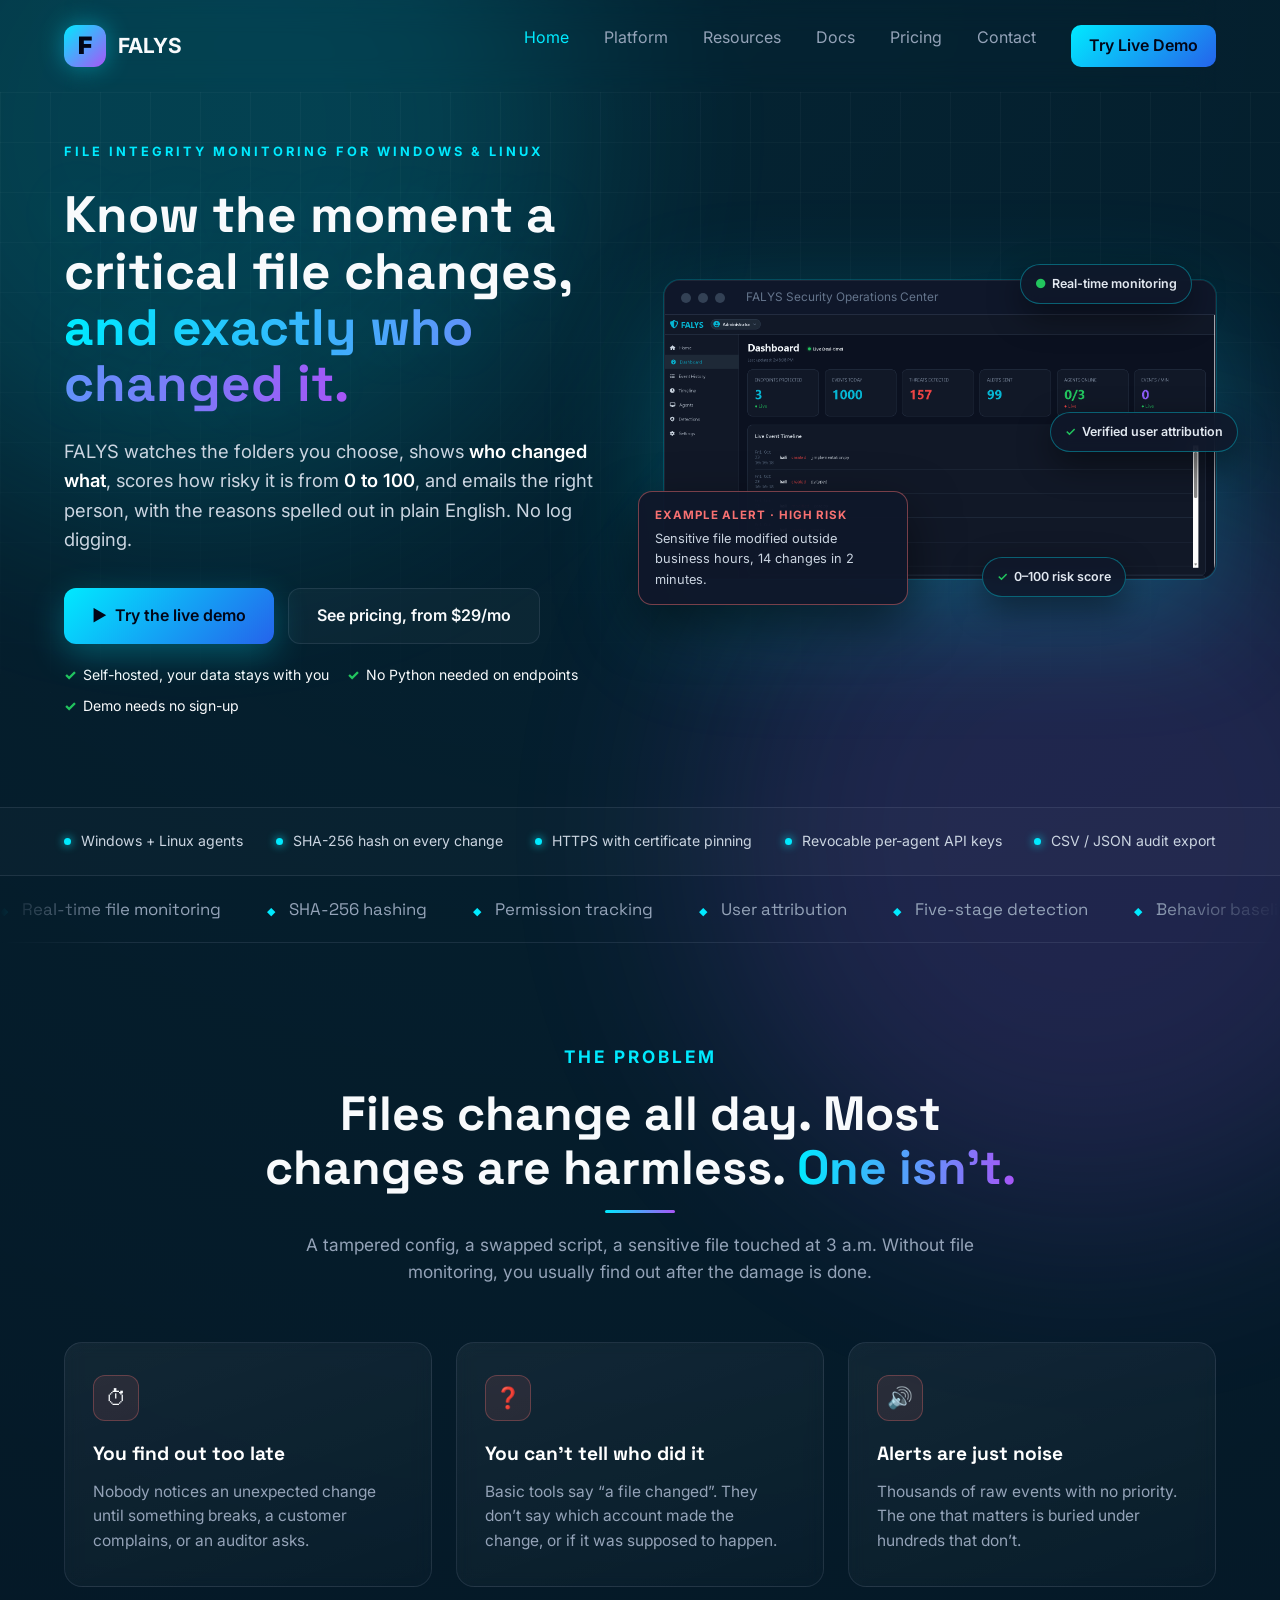
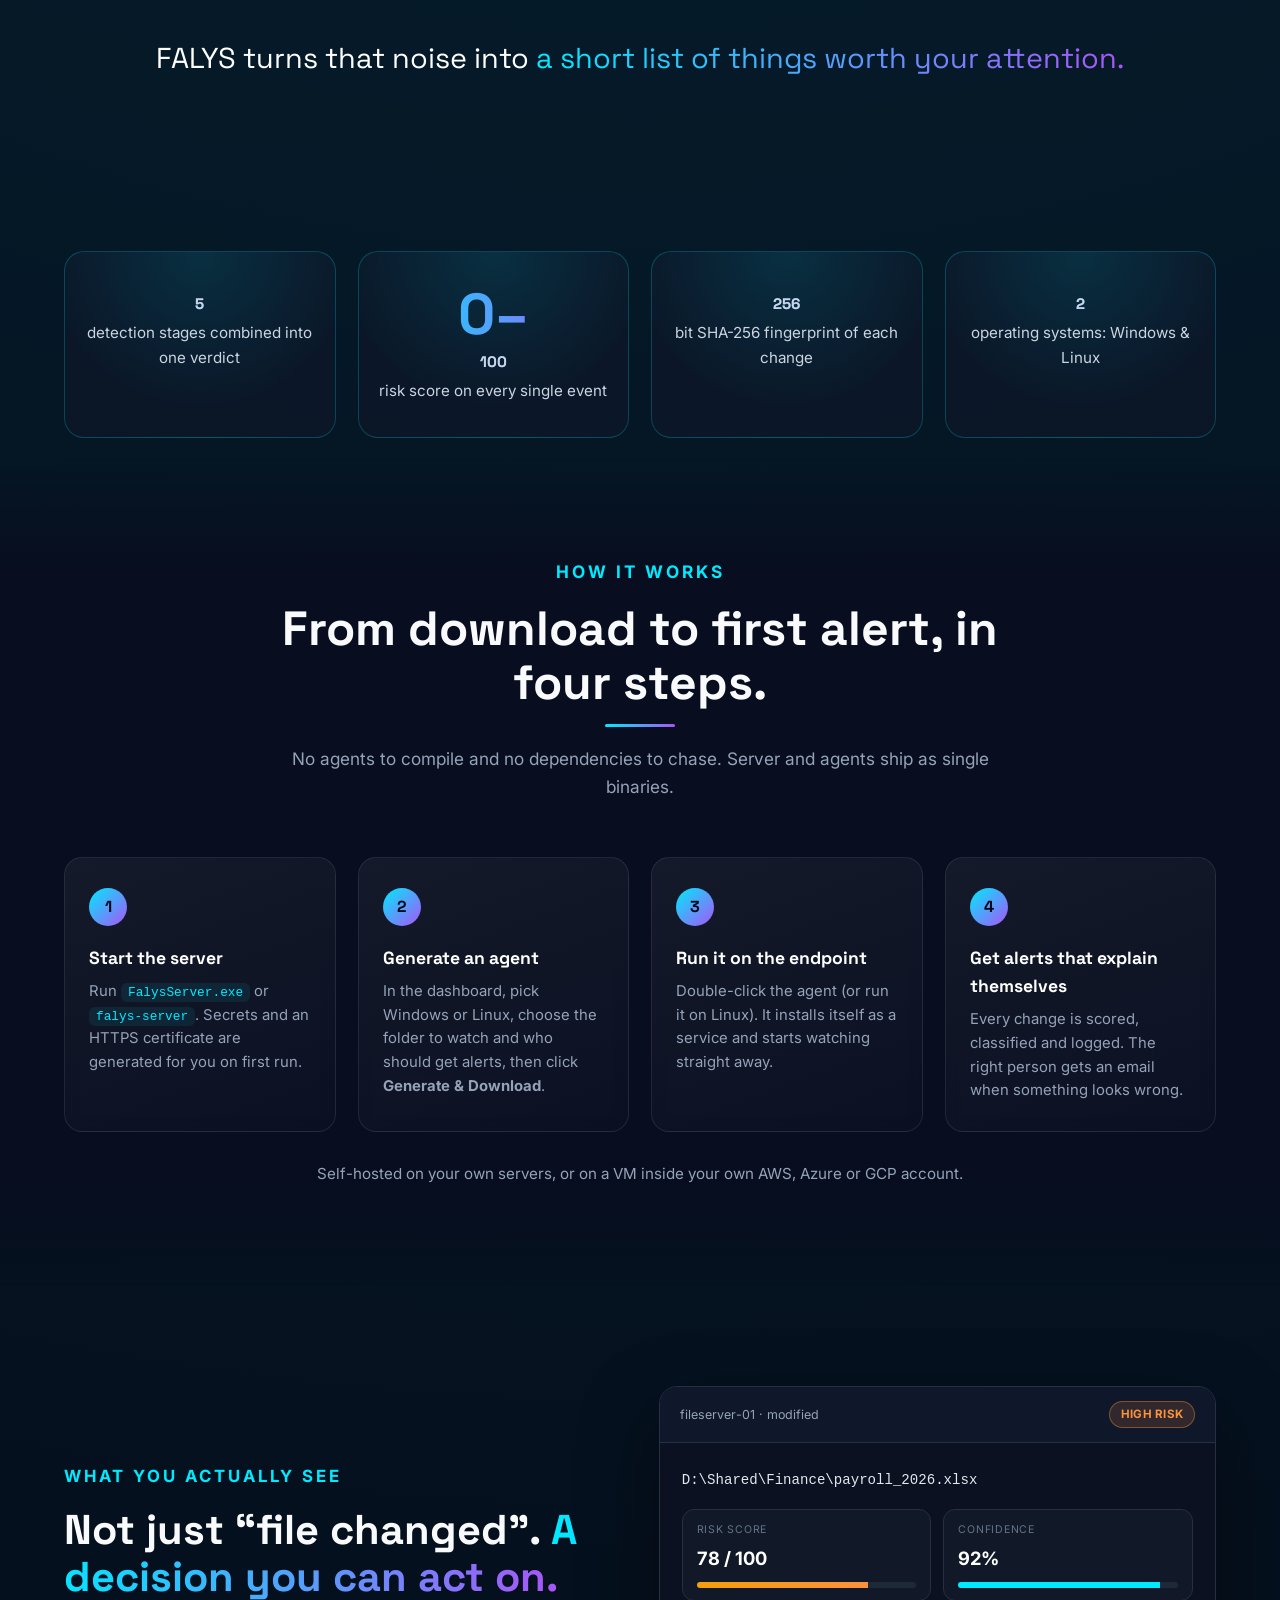
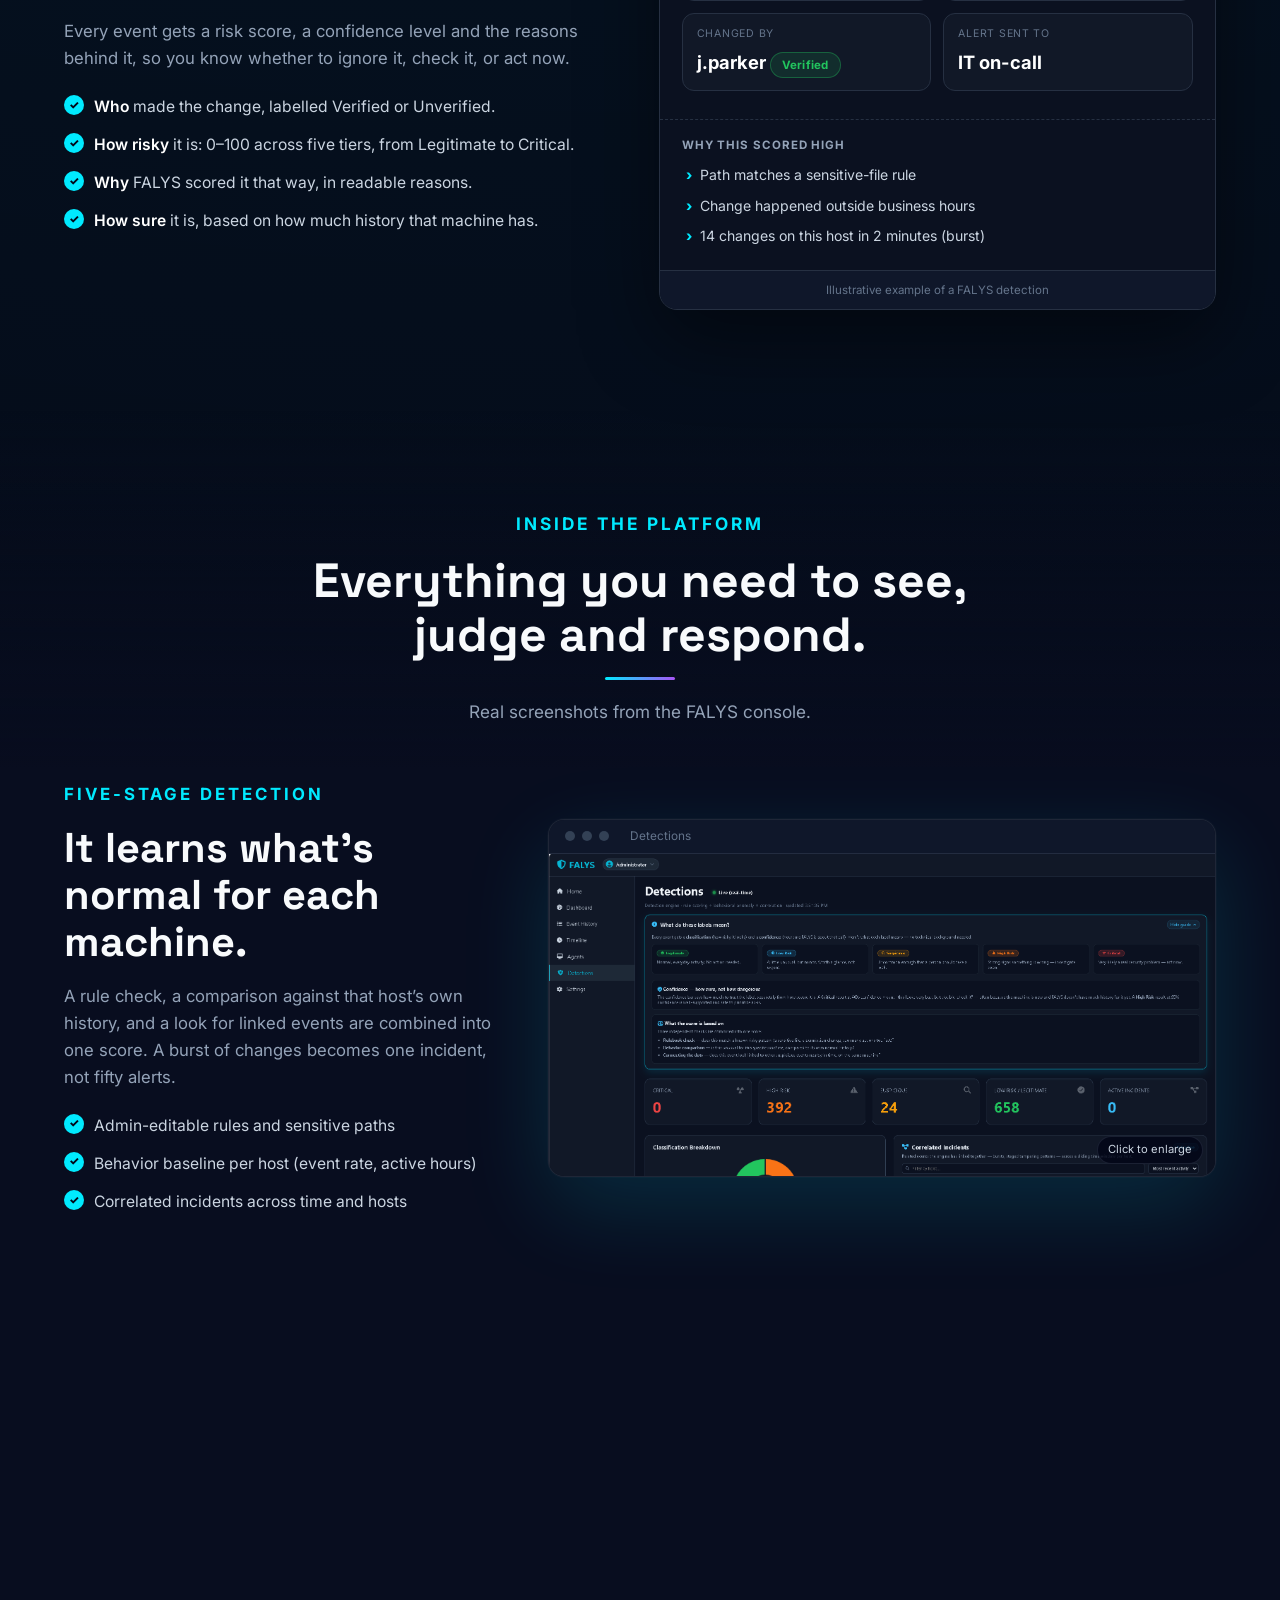
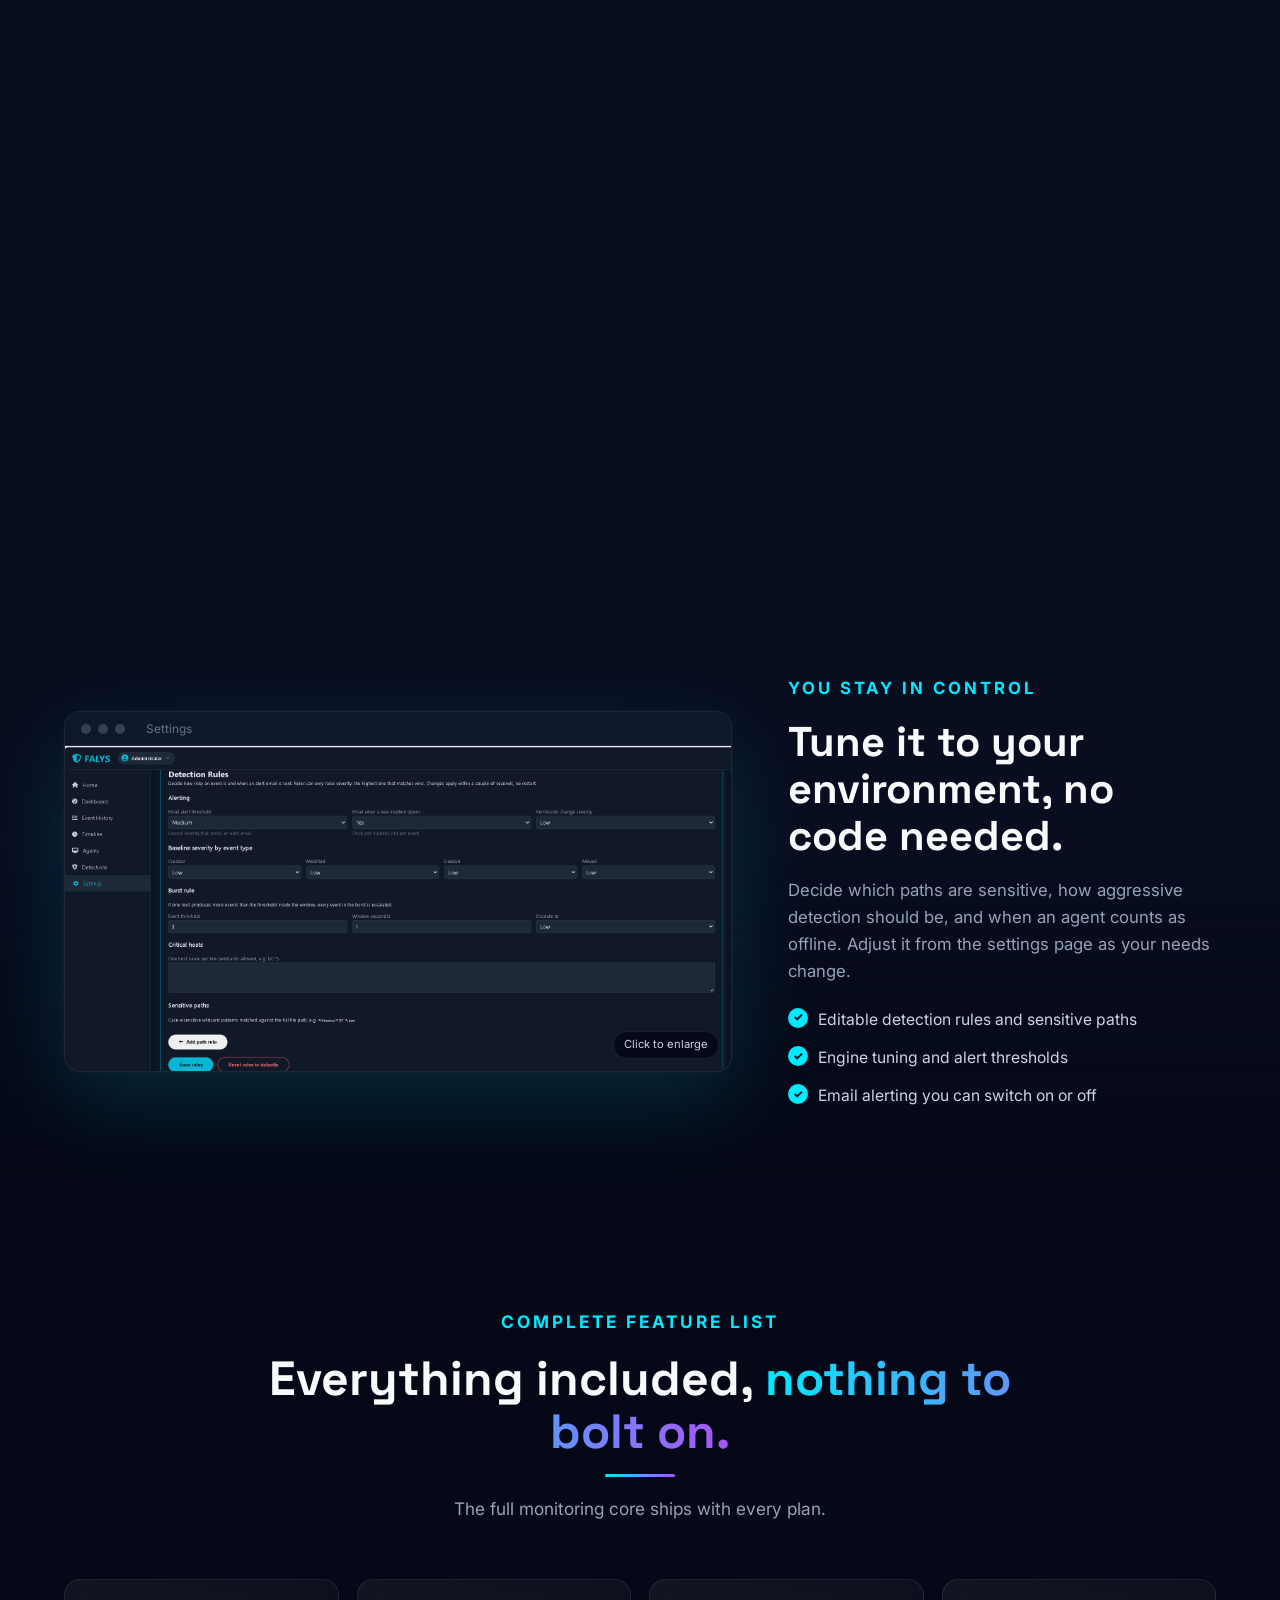
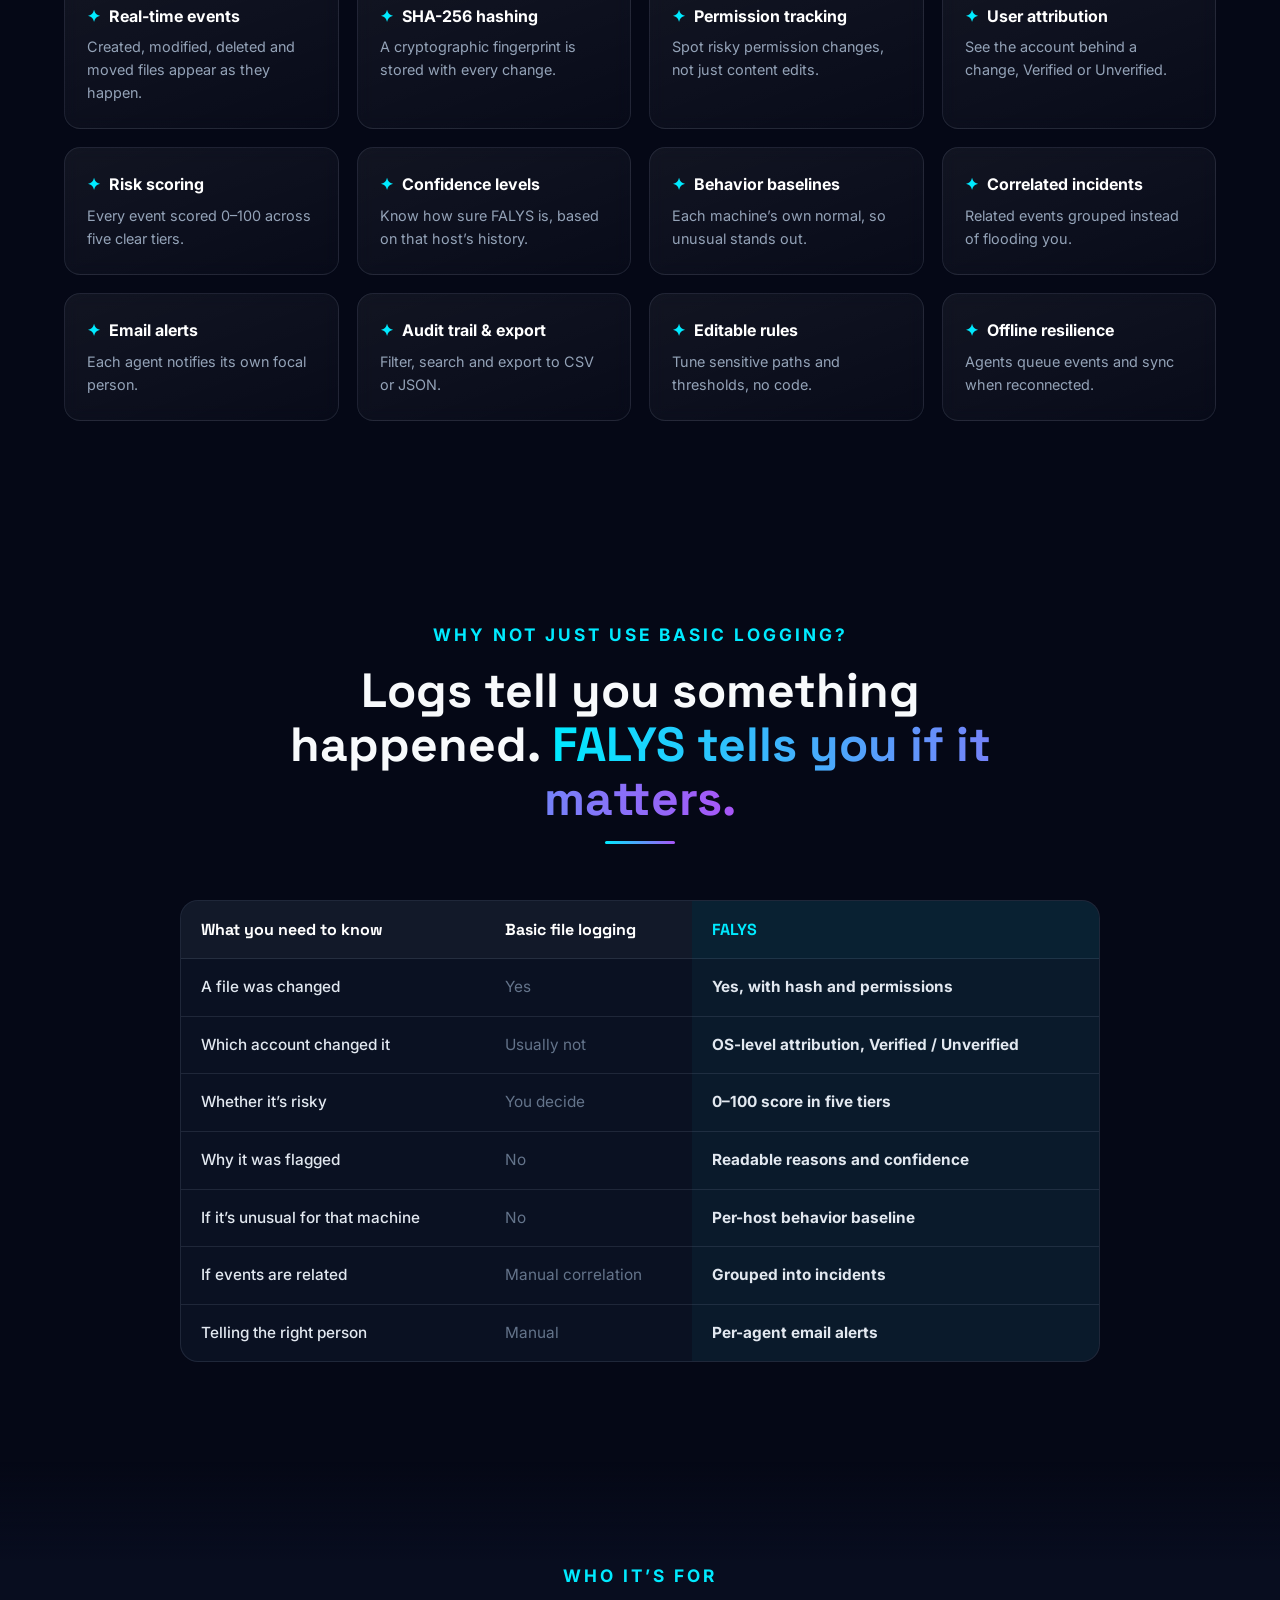
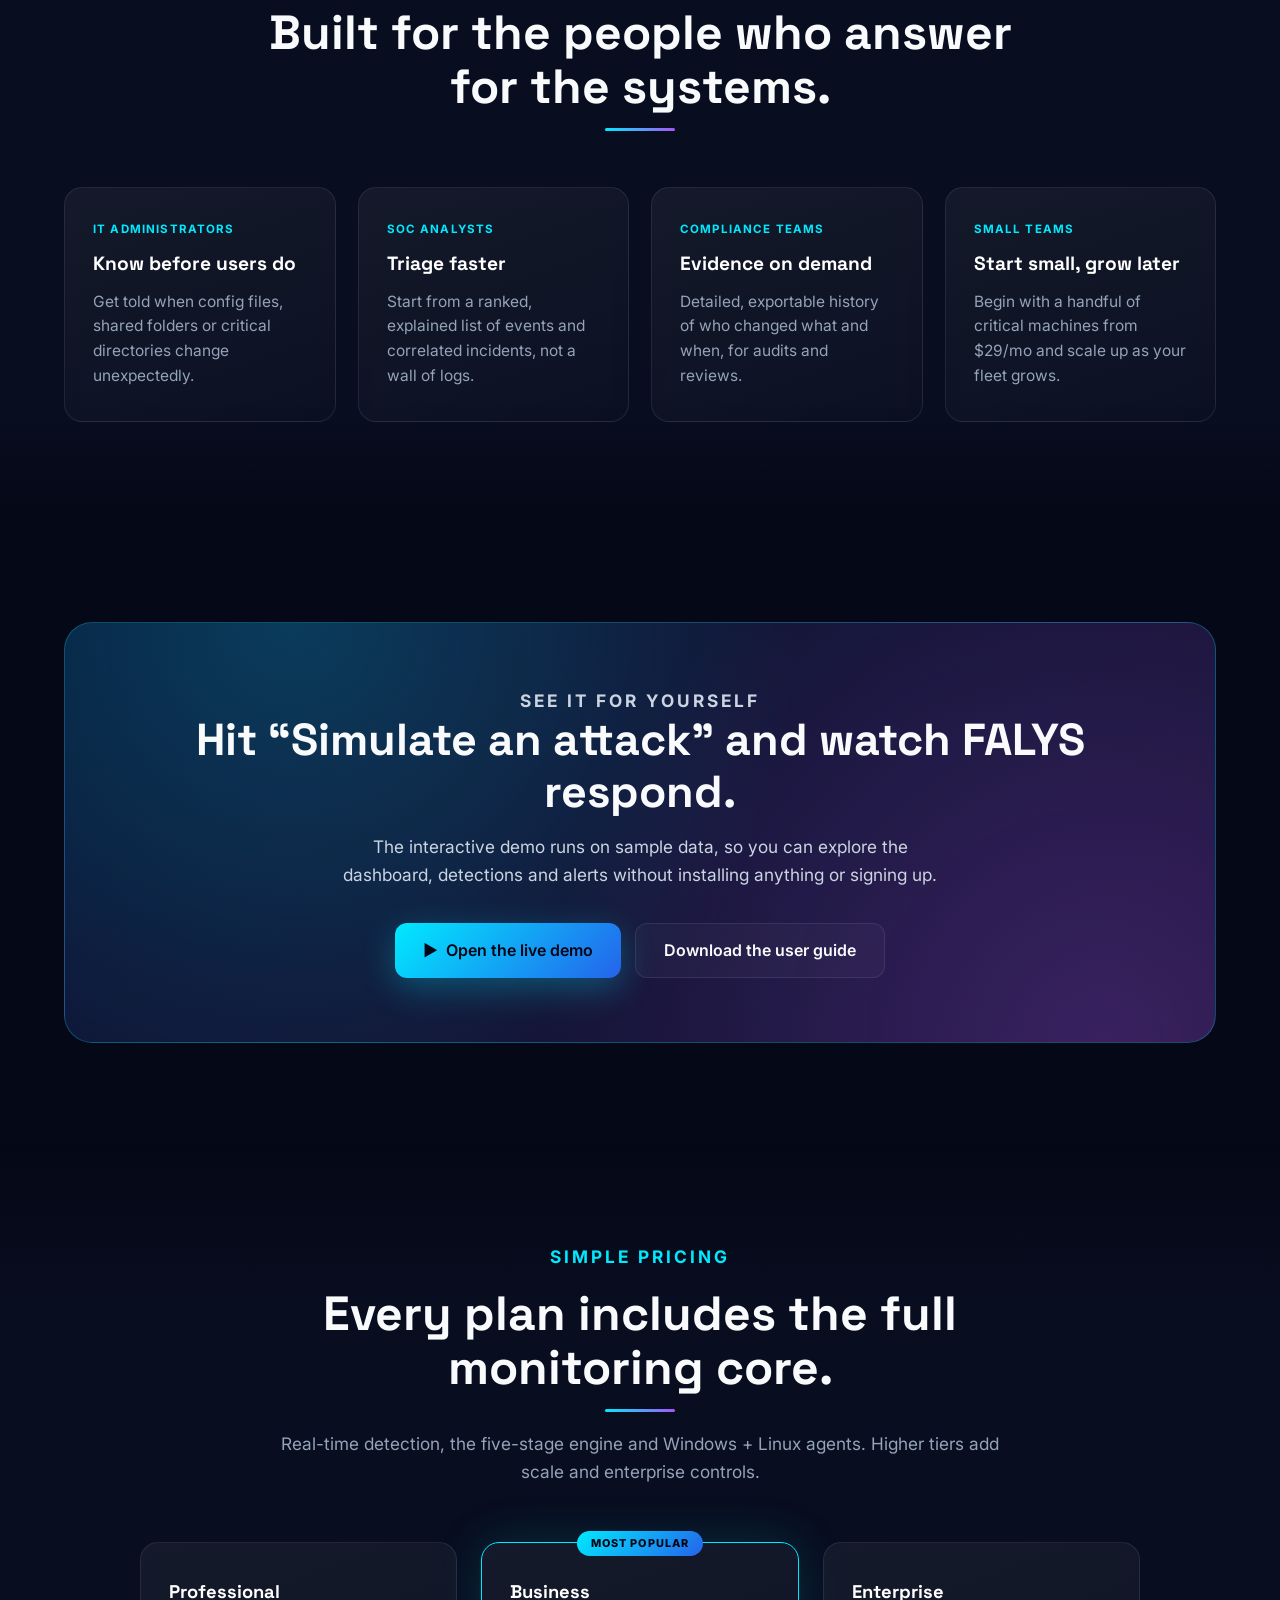
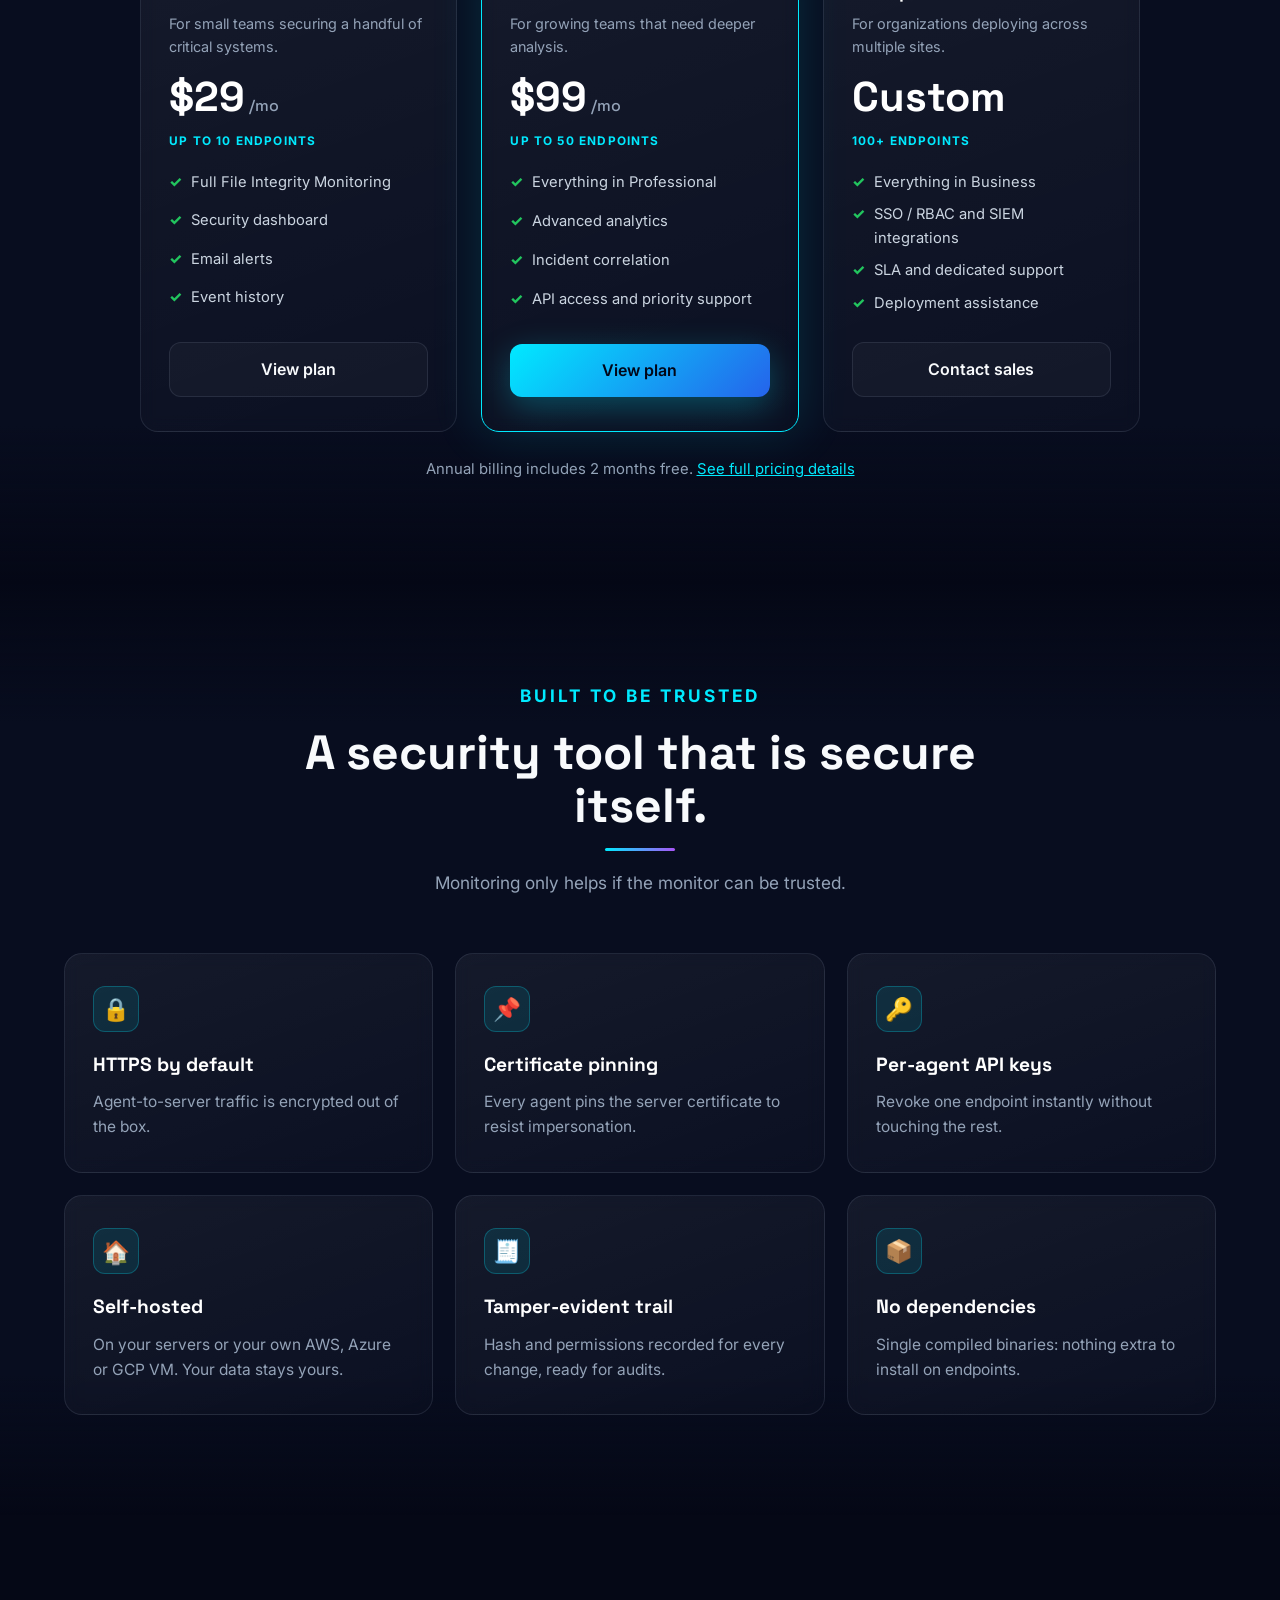
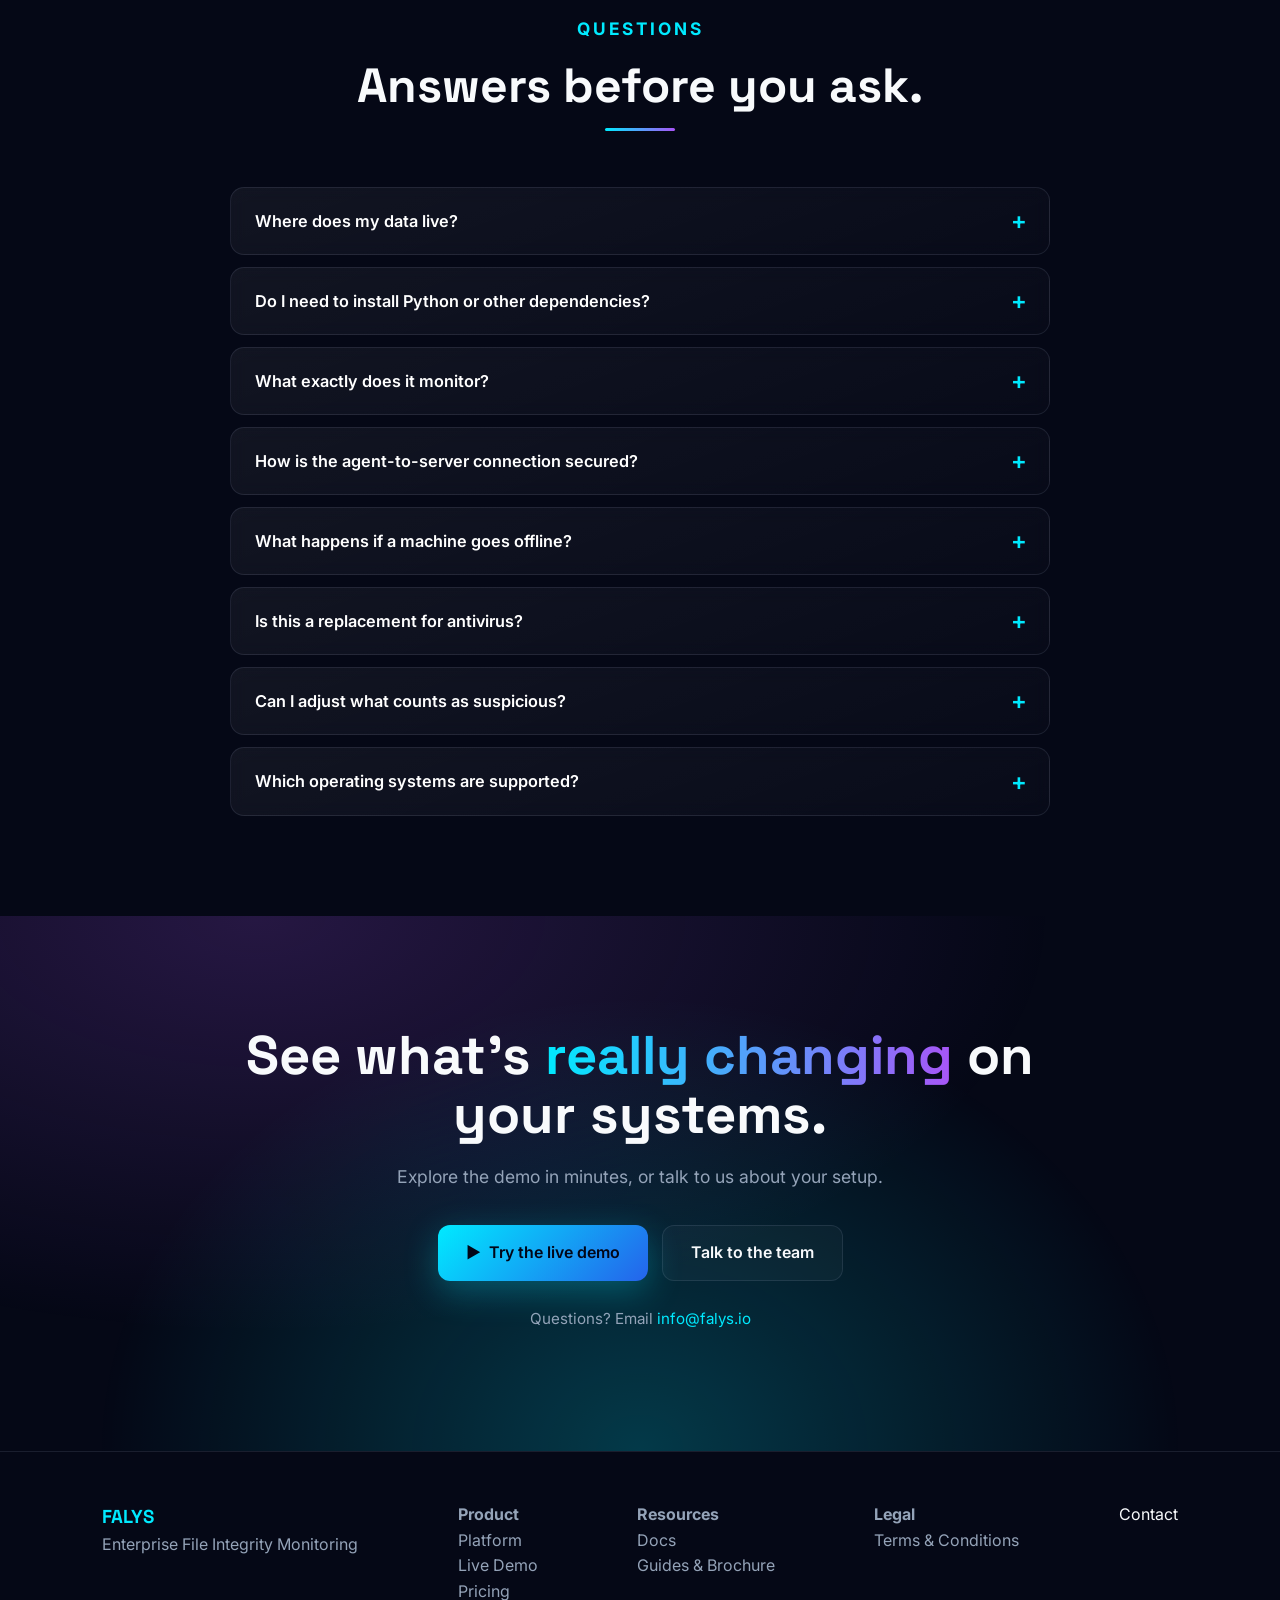
==== index.html @ 3b976317 "Update index.html" ====
<!DOCTYPE html>
<html lang="en">

<head>

    <!-- Google Analytics for FALYS -->
    <script async src="https://www.googletagmanager.com/gtag/js?id=G-HDEJ5RJ39B"></script>
    <script>
        window.dataLayer = window.dataLayer || [];
        function gtag(){dataLayer.push(arguments);}
        gtag('js', new Date());
        gtag('config', 'G-HDEJ5RJ39B');
    </script>

    <meta charset="UTF-8">
    <meta name="viewport" content="width=device-width, initial-scale=1.0">

    <title>FALYS | Know who changed your critical files, the moment it happens</title>
    <meta name="description"
        content="FALYS is a self-hosted File Integrity Monitoring platform for Windows and Linux. See who changed which file, get a 0–100 risk score with reasons, and alert the right person instantly. Try the live demo.">

    <meta property="og:title" content="FALYS | Know who changed your critical files, the moment it happens">
    <meta property="og:description"
        content="Self-hosted File Integrity Monitoring for Windows and Linux. Who changed what, how risky it is, and why, explained in plain English.">
    <meta property="og:type" content="website">
    <meta property="og:url" content="https://falys.io/">

    <!-- Fonts -->
    <link rel="preconnect" href="https://fonts.googleapis.com">
    <link rel="preconnect" href="https://fonts.gstatic.com" crossorigin>

    <link href="https://fonts.googleapis.com/css2?family=Inter:wght@400;500;600;700;800&family=Space+Grotesk:wght@500;600;700&display=swap"
        rel="stylesheet">

    <!-- Styles -->
    <link rel="stylesheet" href="css/style.css">
    <link rel="stylesheet" href="css/animations.css">
    <link rel="stylesheet" href="css/responsive.css">
    <style>
/* =====================================================
   FALYS LANDING PAGE — conversion layout
   Additive only: every class is prefixed `lp-`, so this file
   never overrides style.css / animations.css / responsive.css.
   Reuses the existing tokens (--cyan, --blue, --purple, --card,
   --border, --muted, --radius).
   ===================================================== */

:root {
    --lp-green: #22c55e;
    --lp-amber: #f59e0b;
    --lp-orange: #fb923c;
    --lp-red: #f87171;
    --lp-max: 1180px;
}

.lp-wrap {
    width: 90%;
    max-width: var(--lp-max);
    margin: 0 auto;
}

.lp-section {
    padding: 100px 0;
}

.lp-section.alt {
    background: linear-gradient(180deg, rgba(8, 13, 31, 0), var(--bg-secondary) 15%, var(--bg-secondary) 85%, rgba(8, 13, 31, 0));
}

.lp-head {
    text-align: center;
    max-width: 760px;
    margin: 0 auto 56px;
}

.lp-head .tag {
    margin-bottom: 16px;
}

.lp-head h2 {
    font-size: clamp(2rem, 4.2vw, 3rem);
    line-height: 1.12;
    margin-bottom: 18px;
}

.lp-head p {
    font-size: 1.08rem;
}

.lp-grad {
    background: linear-gradient(90deg, var(--cyan), var(--purple));
    -webkit-background-clip: text;
    background-clip: text;
    color: transparent;
}

/* ---------- nav CTA ---------- */
.nav-links a.lp-nav-cta {
    color: #020617;
    background: linear-gradient(135deg, var(--cyan), var(--blue));
    padding: 8px 18px;
    border-radius: 10px;
    font-weight: 600;
}

.nav-links a.lp-nav-cta:hover {
    color: #020617;
    box-shadow: 0 8px 24px rgba(0, 234, 255, .25);
}

/* ---------- HERO ---------- */
.lp-hero {
    position: relative;
    padding: 50px 0 90px;
}

.lp-hero-inner {
    position: relative;
    z-index: 2;
    display: grid;
    grid-template-columns: 1fr 1fr;
    gap: 48px;
    align-items: center;
}

.lp-hero h1 {
    font-size: clamp(2.3rem, 4vw, 3.4rem);
    line-height: 1.1;
    margin-bottom: 24px;
}

.lp-hero .lp-sub {
    font-size: 1.15rem;
    max-width: 560px;
    color: #cbd5e1;
}

.lp-hero .lp-sub strong {
    color: #fff;
    font-weight: 600;
}

.lp-cta-row {
    display: flex;
    gap: 14px;
    flex-wrap: wrap;
    margin-top: 34px;
}

.lp-cta-row .btn {
    display: inline-flex;
    align-items: center;
    gap: 8px;
}

.lp-micro {
    margin-top: 20px;
    font-size: .88rem;
    display: flex;
    gap: 8px 18px;
    flex-wrap: wrap;
}

.lp-micro span::before {
    content: "✓";
    color: var(--lp-green);
    font-weight: 800;
    margin-right: 7px;
}

.lp-shot {
    position: relative;
    border-radius: 16px;
    border: 1px solid var(--border);
    background: #0b1120;
    box-shadow: 0 30px 90px rgba(0, 234, 255, .14), 0 0 0 1px rgba(255, 255, 255, .02);
    overflow: hidden;
}

.lp-shot .bar {
    height: 34px;
    display: flex;
    align-items: center;
    gap: 7px;
    padding-left: 16px;
    background: #0f172a;
    border-bottom: 1px solid var(--border);
}

.lp-shot .bar i {
    width: 10px;
    height: 10px;
    border-radius: 50%;
    background: #334155;
    display: block;
}

.lp-shot .bar em {
    margin-left: 14px;
    font-style: normal;
    font-size: .74rem;
    color: #64748b;
}

.lp-shot img {
    display: block;
    width: 100%;
    height: auto;
}

.lp-hero-visual {
    position: relative;
}

.lp-float {
    position: absolute;
    left: -26px;
    bottom: -26px;
    max-width: 270px;
    padding: 14px 16px;
    border-radius: 14px;
    background: rgba(15, 23, 42, .96);
    border: 1px solid rgba(248, 113, 113, .45);
    box-shadow: 0 20px 50px rgba(0, 0, 0, .5);
    font-size: .8rem;
}

.lp-float b {
    display: block;
    color: var(--lp-red);
    font-size: .72rem;
    letter-spacing: .08em;
    margin-bottom: 4px;
}

.lp-float span {
    color: #cbd5e1;
}

/* ---------- TRUST BAR ---------- */
.lp-trust {
    border-top: 1px solid var(--border);
    border-bottom: 1px solid var(--border);
    background: rgba(255, 255, 255, .02);
    padding: 22px 0;
}

.lp-trust ul {
    list-style: none;
    display: flex;
    justify-content: space-between;
    gap: 12px 22px;
    flex-wrap: wrap;
}

.lp-trust li {
    color: #cbd5e1;
    font-size: .88rem;
    display: flex;
    align-items: center;
    gap: 10px;
    white-space: nowrap;
}

.lp-trust li::before {
    content: "";
    width: 7px;
    height: 7px;
    border-radius: 50%;
    background: var(--cyan);
    box-shadow: 0 0 10px var(--cyan);
    flex-shrink: 0;
}

/* ---------- PROBLEM ---------- */
.lp-cards3 {
    display: grid;
    grid-template-columns: repeat(3, 1fr);
    gap: 24px;
}

.lp-cards4 {
    display: grid;
    grid-template-columns: repeat(4, 1fr);
    gap: 22px;
}

.lp-card {
    padding: 32px 28px;
    background: var(--card);
    border: 1px solid var(--border);
    border-radius: var(--radius);
    transition: .3s;
}

.lp-card:hover {
    transform: translateY(-6px);
    border-color: rgba(0, 234, 255, .4);
}

.lp-card .ic {
    width: 46px;
    height: 46px;
    border-radius: 12px;
    display: grid;
    place-items: center;
    font-size: 1.3rem;
    margin-bottom: 18px;
    background: rgba(0, 234, 255, .1);
    border: 1px solid rgba(0, 234, 255, .25);
}

.lp-card.bad .ic {
    background: rgba(248, 113, 113, .1);
    border-color: rgba(248, 113, 113, .3);
}

.lp-card h3 {
    color: #fff;
    font-size: 1.2rem;
    margin-bottom: 10px;
}

.lp-card p {
    font-size: .97rem;
}

.lp-bridge {
    text-align: center;
    margin-top: 48px;
    font-family: "Space Grotesk", sans-serif;
    font-size: clamp(1.3rem, 2.6vw, 1.8rem);
    color: #fff;
}

/* ---------- STEPS ---------- */
.lp-steps {
    display: grid;
    grid-template-columns: repeat(4, 1fr);
    gap: 22px;
    counter-reset: step;
}

.lp-step {
    position: relative;
    padding: 30px 24px 28px;
    background: var(--card);
    border: 1px solid var(--border);
    border-radius: var(--radius);
}

.lp-step::before {
    counter-increment: step;
    content: counter(step);
    display: grid;
    place-items: center;
    width: 38px;
    height: 38px;
    border-radius: 50%;
    margin-bottom: 18px;
    font-family: "Space Grotesk", sans-serif;
    font-weight: 700;
    color: #020617;
    background: linear-gradient(135deg, var(--cyan), var(--purple));
}

.lp-step h3 {
    color: #fff;
    font-size: 1.1rem;
    margin-bottom: 8px;
}

.lp-step p {
    font-size: .93rem;
}

.lp-step code {
    font-size: .8rem;
    color: var(--cyan);
    background: rgba(0, 234, 255, .08);
    padding: 2px 7px;
    border-radius: 6px;
}

.lp-note {
    text-align: center;
    margin-top: 30px;
    font-size: .95rem;
}

/* ---------- EXAMPLE ALERT ---------- */
.lp-split {
    display: grid;
    grid-template-columns: 1fr 1.05fr;
    gap: 64px;
    align-items: center;
}

.lp-split.rev .lp-split-text {
    order: 2;
}

.lp-split-text .tag {
    margin-bottom: 16px;
}

.lp-split-text h2 {
    font-size: clamp(1.9rem, 3.6vw, 2.6rem);
    line-height: 1.13;
    margin-bottom: 18px;
}

.lp-split-text > p {
    font-size: 1.05rem;
    margin-bottom: 22px;
}

.lp-checks {
    list-style: none;
    display: grid;
    gap: 13px;
}

.lp-checks li {
    padding-left: 30px;
    position: relative;
    color: #cbd5e1;
    font-size: .98rem;
}

.lp-checks li::before {
    content: "✓";
    position: absolute;
    left: 0;
    top: 1px;
    width: 20px;
    height: 20px;
    display: grid;
    place-items: center;
    font-size: .72rem;
    font-weight: 800;
    border-radius: 50%;
    color: #020617;
    background: var(--cyan);
}

.lp-checks b {
    color: #fff;
    font-weight: 600;
}

.lp-alert {
    background: #0b1120;
    border: 1px solid #263042;
    border-radius: 18px;
    overflow: hidden;
    box-shadow: 0 30px 80px rgba(0, 0, 0, .45);
    font-family: "Inter", sans-serif;
}

.lp-alert-top {
    padding: 14px 20px;
    background: #0f172a;
    border-bottom: 1px solid #263042;
    display: flex;
    justify-content: space-between;
    align-items: center;
    gap: 10px;
    font-size: .78rem;
    color: #94a3b8;
}

.lp-pill {
    display: inline-block;
    padding: 3px 11px;
    border-radius: 999px;
    font-size: .72rem;
    font-weight: 700;
    letter-spacing: .02em;
}

.lp-pill.high {
    color: var(--lp-orange);
    background: rgba(251, 146, 60, .14);
    border: 1px solid rgba(251, 146, 60, .4);
}

.lp-pill.ok {
    color: var(--lp-green);
    background: rgba(34, 197, 94, .12);
    border: 1px solid rgba(34, 197, 94, .35);
}

.lp-alert-body {
    padding: 22px 22px 8px;
}

.lp-alert-file {
    font-family: ui-monospace, "SFMono-Regular", Menlo, Consolas, monospace;
    font-size: .88rem;
    color: #e2e8f0;
    word-break: break-all;
    margin: 4px 0 18px;
}

.lp-alert-grid {
    display: grid;
    grid-template-columns: repeat(2, 1fr);
    gap: 12px;
    margin-bottom: 20px;
}

.lp-alert-grid > div {
    background: #111827;
    border: 1px solid #263042;
    border-radius: 12px;
    padding: 12px 14px;
}

.lp-alert-grid small {
    display: block;
    font-size: .66rem;
    letter-spacing: .07em;
    text-transform: uppercase;
    color: #64748b;
    margin-bottom: 5px;
}

.lp-alert-grid strong {
    font-size: 1.15rem;
    color: #fff;
}

.lp-bar {
    height: 6px;
    border-radius: 4px;
    background: #1e2937;
    overflow: hidden;
    margin-top: 8px;
}

.lp-bar span {
    display: block;
    height: 100%;
    background: var(--cyan);
}

.lp-bar.risk span {
    background: linear-gradient(90deg, var(--lp-amber), var(--lp-orange));
}

.lp-why {
    border-top: 1px dashed #263042;
    padding: 16px 22px 22px;
}

.lp-why h4 {
    font-size: .72rem;
    letter-spacing: .08em;
    text-transform: uppercase;
    color: #94a3b8;
    margin-bottom: 10px;
}

.lp-why ul {
    list-style: none;
    display: grid;
    gap: 8px;
}

.lp-why li {
    font-size: .88rem;
    color: #cbd5e1;
    padding-left: 18px;
    position: relative;
}

.lp-why li::before {
    content: "›";
    position: absolute;
    left: 4px;
    color: var(--cyan);
    font-weight: 800;
}

.lp-alert-foot {
    padding: 10px 20px;
    font-size: .72rem;
    color: #64748b;
    background: #0f172a;
    border-top: 1px solid #263042;
    text-align: center;
}

/* ---------- FEATURE SHOWCASE ---------- */
.lp-feature {
    margin-bottom: 90px;
    grid-template-columns: 0.8fr 1.25fr;
    gap: 56px;
}

.lp-feature.rev {
    grid-template-columns: 1.25fr 0.8fr;
}

.lp-feature .lp-shot img {
    cursor: zoom-in;
}

.lp-feature .lp-shot::after {
    content: "Click to enlarge";
    position: absolute;
    right: 12px;
    bottom: 12px;
    font-size: .7rem;
    padding: 4px 10px;
    border-radius: 999px;
    background: rgba(2, 6, 23, .8);
    border: 1px solid var(--border);
    color: #cbd5e1;
    pointer-events: none;
}

/* lightbox */
.lp-lightbox {
    position: fixed;
    inset: 0;
    z-index: 1000;
    background: rgba(2, 6, 23, .92);
    display: none;
    align-items: center;
    justify-content: center;
    padding: 28px;
    cursor: zoom-out;
}

.lp-lightbox.open {
    display: flex;
}

.lp-lightbox img {
    max-width: 100%;
    max-height: 100%;
    border-radius: 12px;
    border: 1px solid var(--border);
    box-shadow: 0 30px 100px rgba(0, 0, 0, .7);
}

.lp-feature:last-child {
    margin-bottom: 0;
}

/* ---------- COMPARISON ---------- */
.lp-compare-wrap {
    max-width: 920px;
    margin: 0 auto;
    overflow-x: auto;
    border-radius: 18px;
    border: 1px solid var(--border);
    background: var(--card);
}

.lp-compare {
    width: 100%;
    border-collapse: collapse;
    min-width: 620px;
}

.lp-compare th,
.lp-compare td {
    padding: 16px 20px;
    text-align: left;
    border-bottom: 1px solid var(--border);
    font-size: .96rem;
}

.lp-compare tr:last-child td {
    border-bottom: none;
}

.lp-compare thead th {
    font-family: "Space Grotesk", sans-serif;
    font-size: 1rem;
    color: #fff;
    background: rgba(255, 255, 255, .03);
}

.lp-compare thead th.us {
    color: var(--cyan);
    background: rgba(0, 234, 255, .07);
}

.lp-compare td:first-child {
    color: #e2e8f0;
    font-weight: 500;
}

.lp-compare td.us {
    background: rgba(0, 234, 255, .04);
    color: #e2e8f0;
}

.lp-compare .no {
    color: #64748b;
}

.lp-compare .yes {
    color: var(--lp-green);
    font-weight: 700;
}

/* ---------- AUDIENCE ---------- */
.lp-card .who {
    font-size: .72rem;
    letter-spacing: .1em;
    text-transform: uppercase;
    color: var(--cyan);
    font-weight: 700;
    margin-bottom: 10px;
    display: block;
}

/* ---------- DEMO BAND ---------- */
.lp-demo {
    position: relative;
    border-radius: 28px;
    padding: 64px 48px;
    text-align: center;
    background:
        radial-gradient(circle at 20% 0%, rgba(0, 234, 255, .18), transparent 50%),
        radial-gradient(circle at 90% 100%, rgba(168, 85, 247, .22), transparent 50%),
        linear-gradient(135deg, rgba(37, 99, 235, .16), rgba(168, 85, 247, .14));
    border: 1px solid rgba(0, 234, 255, .25);
}

.lp-demo h2 {
    line-height: 1.15;
    font-size: clamp(1.9rem, 4vw, 2.8rem);
    margin-bottom: 16px;
}

.lp-demo p {
    max-width: 620px;
    margin: 0 auto;
    font-size: 1.08rem;
    color: #cbd5e1;
}

.lp-demo .lp-cta-row {
    justify-content: center;
}

/* ---------- PRICING TEASER ---------- */
.lp-plans {
    display: grid;
    grid-template-columns: repeat(3, 1fr);
    gap: 24px;
    max-width: 1000px;
    margin: 0 auto;
}

.lp-plan {
    padding: 34px 28px;
    border-radius: var(--radius);
    background: var(--card);
    border: 1px solid var(--border);
    display: flex;
    flex-direction: column;
    position: relative;
}

.lp-plan.hot {
    border-color: var(--cyan);
    box-shadow: 0 0 50px rgba(0, 234, 255, .15);
}

.lp-plan .badge {
    position: absolute;
    top: -12px;
    left: 50%;
    transform: translateX(-50%);
    font-size: .68rem;
    font-weight: 800;
    letter-spacing: .1em;
    padding: 4px 14px;
    border-radius: 999px;
    color: #020617;
    background: linear-gradient(135deg, var(--cyan), var(--blue));
}

.lp-plan h3 {
    color: #fff;
    font-size: 1.15rem;
}

.lp-plan .for {
    font-size: .9rem;
    margin: 6px 0 18px;
    min-height: 44px;
}

.lp-plan .price {
    font-family: "Space Grotesk", sans-serif;
    font-size: 2.6rem;
    font-weight: 700;
    color: #fff;
    line-height: 1;
}

.lp-plan .price small {
    font-size: 1rem;
    color: var(--muted);
    font-weight: 500;
}

.lp-plan .ep {
    margin: 14px 0 20px;
    font-size: .74rem;
    letter-spacing: .1em;
    color: var(--cyan);
    font-weight: 700;
}

.lp-plan ul {
    list-style: none;
    display: grid;
    gap: 9px;
    margin-bottom: 26px;
    flex: 1;
}

.lp-plan li {
    font-size: .92rem;
    color: #cbd5e1;
    padding-left: 22px;
    position: relative;
}

.lp-plan li::before {
    content: "✓";
    position: absolute;
    left: 0;
    color: var(--lp-green);
    font-weight: 800;
}

.lp-plan .btn {
    text-align: center;
}

.lp-plan-note {
    text-align: center;
    margin-top: 26px;
    font-size: .93rem;
}

.lp-plan-note a {
    color: var(--cyan);
    text-decoration: underline;
}

/* ---------- FAQ ---------- */
.lp-faq {
    max-width: 820px;
    margin: 0 auto;
    display: grid;
    gap: 12px;
}

.lp-faq details {
    background: var(--card);
    border: 1px solid var(--border);
    border-radius: 14px;
    transition: border-color .3s;
}

.lp-faq details[open] {
    border-color: rgba(0, 234, 255, .4);
}

.lp-faq summary {
    cursor: pointer;
    list-style: none;
    padding: 20px 56px 20px 24px;
    font-weight: 600;
    color: #fff;
    position: relative;
    font-size: 1.02rem;
}

.lp-faq summary::-webkit-details-marker {
    display: none;
}

.lp-faq summary::after {
    content: "+";
    position: absolute;
    right: 22px;
    top: 50%;
    transform: translateY(-50%);
    font-size: 1.5rem;
    color: var(--cyan);
    transition: transform .25s;
}

.lp-faq details[open] summary::after {
    transform: translateY(-50%) rotate(45deg);
}

.lp-faq details p {
    padding: 0 24px 22px;
    font-size: .98rem;
}

/* ---------- FINAL CTA ---------- */
.lp-final {
    text-align: center;
    padding: 110px 20px 120px;
}

.lp-final h2 {
    font-size: clamp(2.1rem, 4.6vw, 3.4rem);
    line-height: 1.1;
    max-width: 820px;
    margin: 0 auto 18px;
}

.lp-final p {
    max-width: 560px;
    margin: 0 auto;
    font-size: 1.1rem;
}

.lp-final .lp-cta-row {
    justify-content: center;
}

.lp-final .contact-line {
    margin-top: 26px;
    font-size: .95rem;
}

.lp-final .contact-line a {
    color: var(--cyan);
}

/* ---------- STICKY MOBILE BAR ---------- */
.lp-sticky {
    display: none;
}

/* ---------- REVEAL ---------- */
.lp-reveal {
    opacity: 0;
    transform: translateY(24px);
    transition: opacity .7s ease, transform .7s ease;
}

.lp-reveal.in {
    opacity: 1;
    transform: none;
}

@media (prefers-reduced-motion: reduce) {
    .lp-reveal {
        opacity: 1;
        transform: none;
        transition: none;
    }
}

/* =====================
   RESPONSIVE
===================== */
@media (max-width: 1000px) {
    .lp-hero-inner,
    .lp-split {
        grid-template-columns: 1fr;
        gap: 44px;
    }

    .lp-split.rev .lp-split-text {
        order: 0;
    }

    .lp-feature,
    .lp-feature.rev {
        grid-template-columns: 1fr;
        gap: 36px;
    }

    .lp-trust li {
        white-space: normal;
    }

    .lp-hero {
        padding-top: 30px;
    }

    .lp-float {
        left: 12px;
        bottom: -22px;
    }

    .lp-cards3,
    .lp-plans {
        grid-template-columns: 1fr;
        max-width: 520px;
        margin-left: auto;
        margin-right: auto;
    }

    .lp-cards4,
    .lp-steps {
        grid-template-columns: repeat(2, 1fr);
    }

    .lp-section {
        padding: 76px 0;
    }
}

@media (max-width: 600px) {
    .lp-cards4,
    .lp-steps {
        grid-template-columns: 1fr;
    }

    .lp-cta-row .btn {
        width: 100%;
        justify-content: center;
    }

    .lp-trust ul {
        justify-content: flex-start;
    }

    .lp-demo {
        padding: 44px 22px;
    }

    .lp-alert-grid {
        grid-template-columns: 1fr 1fr;
    }

    .lp-float {
        position: static;
        max-width: none;
        margin-top: 14px;
    }

    .lp-feature {
        margin-bottom: 64px;
    }

    .lp-sticky {
        position: fixed;
        left: 0;
        right: 0;
        bottom: 0;
        z-index: 200;
        display: flex;
        gap: 10px;
        padding: 10px 14px calc(10px + env(safe-area-inset-bottom, 0px));
        background: rgba(5, 8, 22, .94);
        backdrop-filter: blur(14px);
        border-top: 1px solid var(--border);
        transform: translateY(110%);
        transition: transform .35s ease;
    }

    .lp-sticky.show {
        transform: none;
    }

    .lp-sticky .btn {
        flex: 1;
        text-align: center;
        padding: 12px 10px;
        font-size: .9rem;
    }

    body {
        padding-bottom: 72px;
    }
}

    
/* ===== RICH UPGRADE ===== */
body::before,body::after{content:"";position:fixed;z-index:-1;width:60vw;height:60vw;border-radius:50%;filter:blur(110px);opacity:.16;pointer-events:none;animation:lpDrift 22s ease-in-out infinite alternate}
body::before{background:#00eaff;top:-20vw;left:-15vw}
body::after{background:#a855f7;bottom:-25vw;right:-15vw;animation-delay:-9s}
@keyframes lpDrift{to{transform:translate(8vw,6vw) scale(1.15)}}
#lpProg{position:fixed;top:0;left:0;height:3px;width:0;z-index:999;background:linear-gradient(90deg,#00eaff,#a855f7)}
.lp-hero h1{text-shadow:0 0 60px rgba(0,234,255,.15)}
.lp-hero-visual{perspective:1400px}
.lp-hero-visual .lp-shot{transition:transform .25s ease-out;transform-style:preserve-3d;box-shadow:0 40px 120px rgba(0,234,255,.22),0 0 0 1px rgba(0,234,255,.18)}
.lp-hero-visual .lp-shot img{image-rendering:auto}
.lp-chip{position:absolute;z-index:3;padding:9px 14px;border-radius:999px;font-size:.78rem;font-weight:600;color:#e2e8f0;background:rgba(15,23,42,.88);backdrop-filter:blur(10px);border:1px solid rgba(0,234,255,.35);box-shadow:0 12px 34px rgba(0,0,0,.45);animation:lpFloat 6s ease-in-out infinite}
.lp-chip i{font-style:normal;color:#22c55e;margin-right:6px}
.lp-chip.a{top:-16px;right:24px}.lp-chip.b{top:44%;right:-22px;animation-delay:-2s}.lp-chip.c{bottom:-18px;right:90px;animation-delay:-4s}
@keyframes lpFloat{50%{transform:translateY(-10px)}}
.btn.primary{position:relative;overflow:hidden;box-shadow:0 10px 34px rgba(0,234,255,.28)}
.btn.primary::after{content:"";position:absolute;top:0;left:-70%;width:50%;height:100%;background:linear-gradient(100deg,transparent,rgba(255,255,255,.55),transparent);transform:skewX(-20deg);animation:lpShine 3.6s infinite}
@keyframes lpShine{60%,100%{left:130%}}
.lp-card,.lp-step,.lp-plan,.lp-faq details,.lp-cap{background:linear-gradient(160deg,rgba(255,255,255,.055),rgba(255,255,255,.015));backdrop-filter:blur(8px)}
.lp-card:hover,.lp-cap:hover{box-shadow:0 18px 50px rgba(0,234,255,.12)}
.lp-head h2{position:relative;padding-bottom:18px}
.lp-head h2::after{content:"";position:absolute;left:50%;bottom:0;width:70px;height:3px;border-radius:3px;transform:translateX(-50%);background:linear-gradient(90deg,#00eaff,#a855f7)}
.lp-marq{overflow:hidden;padding:20px 0;border-bottom:1px solid var(--border);-webkit-mask:linear-gradient(90deg,transparent,#000 10%,#000 90%,transparent);mask:linear-gradient(90deg,transparent,#000 10%,#000 90%,transparent)}
.lp-marq div{display:flex;gap:46px;width:max-content;animation:lpMarq 38s linear infinite}
.lp-marq span{font-family:"Space Grotesk",sans-serif;font-size:1.05rem;color:#94a3b8;white-space:nowrap}
.lp-marq span::before{content:"◆";color:#00eaff;margin-right:14px;font-size:.7rem}
@keyframes lpMarq{to{transform:translateX(-50%)}}
.lp-stats{display:grid;grid-template-columns:repeat(4,1fr);gap:22px;text-align:center}
.lp-stat{padding:34px 18px;border-radius:20px;border:1px solid rgba(0,234,255,.22);background:radial-gradient(circle at 50% 0,rgba(0,234,255,.12),transparent 70%),rgba(15,23,42,.6)}
.lp-stat b{display:block;font-family:"Space Grotesk",sans-serif;font-size:clamp(2.4rem,5vw,3.6rem);line-height:1;background:linear-gradient(90deg,#00eaff,#a855f7);-webkit-background-clip:text;background-clip:text;color:transparent}
.lp-stat span{display:block;margin-top:10px;color:#cbd5e1;font-size:.95rem}
.lp-caps{display:grid;grid-template-columns:repeat(4,1fr);gap:18px}
.lp-cap{padding:24px 22px;border-radius:16px;border:1px solid var(--border);transition:.3s}
.lp-cap:hover{transform:translateY(-5px);border-color:rgba(0,234,255,.45)}
.lp-cap b{display:block;color:#fff;margin-bottom:6px;font-size:1rem}
.lp-cap b::before{content:"✦";color:#00eaff;margin-right:9px}
.lp-cap p{font-size:.9rem}
.lp-sec{display:grid;grid-template-columns:repeat(3,1fr);gap:22px}
.lp-sec .lp-card .ic{font-size:1.4rem}
.lp-final{position:relative;overflow:hidden}
.lp-final::before{content:"";position:absolute;inset:0;z-index:-1;background:radial-gradient(ellipse at 50% 100%,rgba(0,234,255,.22),transparent 60%),radial-gradient(ellipse at 20% 0,rgba(168,85,247,.2),transparent 55%)}
@media(max-width:1000px){.lp-caps,.lp-stats{grid-template-columns:repeat(2,1fr)}.lp-sec{grid-template-columns:1fr}.lp-chip.b{right:8px}}
@media(max-width:600px){.lp-caps,.lp-stats{grid-template-columns:1fr}.lp-chip{display:none}}
@media(prefers-reduced-motion:reduce){body::before,body::after,.lp-chip,.btn.primary::after,.lp-marq div{animation:none}}
</style>

    <link rel="icon" href="data:image/svg+xml,%3Csvg xmlns='http://www.w3.org/2000/svg' viewBox='0 0 64 64'%3E%3Cdefs%3E%3ClinearGradient id='g' x1='0' y1='0' x2='1' y2='1'%3E%3Cstop offset='0' stop-color='%2300eaff'/%3E%3Cstop offset='1' stop-color='%23a855f7'/%3E%3C/linearGradient%3E%3C/defs%3E%3Crect width='64' height='64' rx='14' fill='url(%23g)'/%3E%3Ctext x='32' y='46' font-family='Arial' font-weight='900' font-size='40' text-anchor='middle' fill='%23020617'%3EF%3C/text%3E%3C/svg%3E">

</head>


<body>
<div id="lpProg"></div>


<!-- ================= NAVBAR ================= -->

<header>

<nav class="navbar">

    <div class="logo">
        <div class="logo-box">F</div>
        <span>FALYS</span>
    </div>

    <div class="nav-links">
        <a href="index.html">Home</a>
        <a href="platform.html">Platform</a>
        <a href="resources.html">Resources</a>
        <a href="docs/">Docs</a>
        <a href="pricing.html">Pricing</a>
        <a href="contact.html">Contact</a>
        <a href="live-demo.html" class="lp-nav-cta" data-cta="nav_live_demo">Try Live Demo</a>
    </div>

</nav>

</header>



<!-- ================= HERO ================= -->

<section class="lp-hero">

<div class="hero-grid"></div>

<div class="lp-wrap lp-hero-inner">

    <div>

        <p class="tag">FILE INTEGRITY MONITORING FOR WINDOWS &amp; LINUX</p>

        <h1>
            Know the moment a critical file changes,
            <span class="lp-grad">and exactly who changed it.</span>
        </h1>

        <p class="lp-sub">
            FALYS watches the folders you choose, shows <strong>who changed what</strong>,
            scores how risky it is from <strong>0 to 100</strong>, and emails the right person,
            with the reasons spelled out in plain English. No log digging.
        </p>

        <div class="lp-cta-row">
            <a href="live-demo.html" class="btn primary" data-cta="hero_live_demo">▶&nbsp; Try the live demo</a>
            <a href="pricing.html" class="btn secondary" data-cta="hero_pricing">See pricing, from $29/mo</a>
        </div>

        <div class="lp-micro">
            <span>Self-hosted, your data stays with you</span>
            <span>No Python needed on endpoints</span>
            <span>Demo needs no sign-up</span>
        </div>

    </div>

    <div class="lp-hero-visual">

        <div class="lp-shot">
            <div class="bar"><i></i><i></i><i></i><em>FALYS Security Operations Center</em></div>
            <img src="docs/images/02-dashboard-overview.png" width="1886" height="902"
                alt="The FALYS dashboard showing endpoints protected, events today, threats detected, alerts sent and a live event timeline">
        </div>

        <span class="lp-chip a"><i>●</i>Real-time monitoring</span>
        <span class="lp-chip b"><i>✓</i>Verified user attribution</span>
        <span class="lp-chip c"><i>✓</i>0–100 risk score</span>
        <div class="lp-float">
            <b>EXAMPLE ALERT · HIGH RISK</b>
            <span>Sensitive file modified outside business hours, 14 changes in 2 minutes.</span>
        </div>

    </div>

</div>

</section>


<!-- ================= TRUST BAR ================= -->

<section class="lp-trust">
<div class="lp-wrap">
<ul>
    <li>Windows + Linux agents</li>
    <li>SHA-256 hash on every change</li>
    <li>HTTPS with certificate pinning</li>
    <li>Revocable per-agent API keys</li>
    <li>CSV / JSON audit export</li>
</ul>
</div>
</section>


<div class="lp-marq"><div><span>Real-time file monitoring</span><span>SHA-256 hashing</span><span>Permission tracking</span><span>User attribution</span><span>Five-stage detection</span><span>Behavior baselines</span><span>Correlated incidents</span><span>Per-agent email alerts</span><span>Searchable audit trail</span><span>CSV / JSON export</span><span>Windows + Linux</span><span>Self-hosted</span><span>Real-time file monitoring</span><span>SHA-256 hashing</span><span>Permission tracking</span><span>User attribution</span><span>Five-stage detection</span><span>Behavior baselines</span><span>Correlated incidents</span><span>Per-agent email alerts</span><span>Searchable audit trail</span><span>CSV / JSON export</span><span>Windows + Linux</span><span>Self-hosted</span></div></div>

<!-- ================= PROBLEM ================= -->

<section class="lp-section">
<div class="lp-wrap">

<div class="lp-head lp-reveal">
    <p class="tag">THE PROBLEM</p>
    <h2>Files change all day. Most changes are harmless. <span class="lp-grad">One isn’t.</span></h2>
    <p>A tampered config, a swapped script, a sensitive file touched at 3&nbsp;a.m. Without file monitoring, you usually find out after the damage is done.</p>
</div>

<div class="lp-cards3">

    <div class="lp-card bad lp-reveal">
        <div class="ic">⏱</div>
        <h3>You find out too late</h3>
        <p>Nobody notices an unexpected change until something breaks, a customer complains, or an auditor asks.</p>
    </div>

    <div class="lp-card bad lp-reveal">
        <div class="ic">❓</div>
        <h3>You can’t tell who did it</h3>
        <p>Basic tools say “a file changed”. They don’t say which account made the change, or if it was supposed to happen.</p>
    </div>

    <div class="lp-card bad lp-reveal">
        <div class="ic">🔊</div>
        <h3>Alerts are just noise</h3>
        <p>Thousands of raw events with no priority. The one that matters is buried under hundreds that don’t.</p>
    </div>

</div>

<p class="lp-bridge lp-reveal">FALYS turns that noise into <span class="lp-grad">a short list of things worth your attention.</span></p>

</div>
</section>


<section class="lp-section" style="padding:70px 0 20px"><div class="lp-wrap"><div class="lp-stats">
<div class="lp-stat lp-reveal"><b><span class="lp-count" data-to="5">5</span></b><span>detection stages combined into one verdict</span></div>
<div class="lp-stat lp-reveal"><b>0–<span class="lp-count" data-to="100">100</span></b><span>risk score on every single event</span></div>
<div class="lp-stat lp-reveal"><b><span class="lp-count" data-to="256">256</span></b><span>bit SHA-256 fingerprint of each change</span></div>
<div class="lp-stat lp-reveal"><b><span class="lp-count" data-to="2">2</span></b><span>operating systems: Windows &amp; Linux</span></div>
</div></div></section>

<!-- ================= HOW IT WORKS ================= -->

<section class="lp-section alt" id="how">
<div class="lp-wrap">

<div class="lp-head lp-reveal">
    <p class="tag">HOW IT WORKS</p>
    <h2>From download to first alert, in four steps.</h2>
    <p>No agents to compile and no dependencies to chase. Server and agents ship as single binaries.</p>
</div>

<div class="lp-steps">

    <div class="lp-step lp-reveal">
        <h3>Start the server</h3>
        <p>Run <code>FalysServer.exe</code> or <code>falys-server</code>. Secrets and an HTTPS certificate are generated for you on first run.</p>
    </div>

    <div class="lp-step lp-reveal">
        <h3>Generate an agent</h3>
        <p>In the dashboard, pick Windows or Linux, choose the folder to watch and who should get alerts, then click <b>Generate &amp; Download</b>.</p>
    </div>

    <div class="lp-step lp-reveal">
        <h3>Run it on the endpoint</h3>
        <p>Double-click the agent (or run it on Linux). It installs itself as a service and starts watching straight away.</p>
    </div>

    <div class="lp-step lp-reveal">
        <h3>Get alerts that explain themselves</h3>
        <p>Every change is scored, classified and logged. The right person gets an email when something looks wrong.</p>
    </div>

</div>

<p class="lp-note">Self-hosted on your own servers, or on a VM inside your own AWS, Azure or GCP account.</p>

</div>
</section>


<!-- ================= EXAMPLE ALERT ================= -->

<section class="lp-section">
<div class="lp-wrap lp-split">

    <div class="lp-split-text lp-reveal">
        <p class="tag">WHAT YOU ACTUALLY SEE</p>
        <h2>Not just “file changed”. <span class="lp-grad">A decision you can act on.</span></h2>
        <p>Every event gets a risk score, a confidence level and the reasons behind it, so you know whether to ignore it, check it, or act now.</p>

        <ul class="lp-checks">
            <li><b>Who</b> made the change, labelled Verified or Unverified.</li>
            <li><b>How risky</b> it is: 0–100 across five tiers, from Legitimate to Critical.</li>
            <li><b>Why</b> FALYS scored it that way, in readable reasons.</li>
            <li><b>How sure</b> it is, based on how much history that machine has.</li>
        </ul>
    </div>

    <div class="lp-reveal">
        <div class="lp-alert">

            <div class="lp-alert-top">
                <span>fileserver-01 · modified</span>
                <span class="lp-pill high">HIGH RISK</span>
            </div>

            <div class="lp-alert-body">
                <div class="lp-alert-file">D:\Shared\Finance\payroll_2026.xlsx</div>

                <div class="lp-alert-grid">
                    <div>
                        <small>Risk score</small>
                        <strong>78 / 100</strong>
                        <div class="lp-bar risk"><span style="width:78%"></span></div>
                    </div>
                    <div>
                        <small>Confidence</small>
                        <strong>92%</strong>
                        <div class="lp-bar"><span style="width:92%"></span></div>
                    </div>
                    <div>
                        <small>Changed by</small>
                        <strong>j.parker <span class="lp-pill ok">Verified</span></strong>
                    </div>
                    <div>
                        <small>Alert sent to</small>
                        <strong>IT on-call</strong>
                    </div>
                </div>
            </div>

            <div class="lp-why">
                <h4>Why this scored high</h4>
                <ul>
                    <li>Path matches a sensitive-file rule</li>
                    <li>Change happened outside business hours</li>
                    <li>14 changes on this host in 2 minutes (burst)</li>
                </ul>
            </div>

            <div class="lp-alert-foot">Illustrative example of a FALYS detection</div>

        </div>
    </div>

</div>
</section>


<!-- ================= FEATURE SHOWCASE ================= -->

<section class="lp-section alt" id="features">
<div class="lp-wrap">

<div class="lp-head lp-reveal">
    <p class="tag">INSIDE THE PLATFORM</p>
    <h2>Everything you need to see, judge and respond.</h2>
    <p>Real screenshots from the FALYS console.</p>
</div>

<!-- Detections -->
<div class="lp-feature lp-split lp-reveal">
    <div class="lp-split-text">
        <p class="tag">FIVE-STAGE DETECTION</p>
        <h2>It learns what’s normal for each machine.</h2>
        <p>A rule check, a comparison against that host’s own history, and a look for linked events are combined into one score. A burst of changes becomes one incident, not fifty alerts.</p>
        <ul class="lp-checks">
            <li>Admin-editable rules and sensitive paths</li>
            <li>Behavior baseline per host (event rate, active hours)</li>
            <li>Correlated incidents across time and hosts</li>
        </ul>
    </div>
    <div class="lp-shot">
        <div class="bar"><i></i><i></i><i></i><em>Detections</em></div>
        <img src="docs/images/09-detections.png" width="1885" height="911" loading="lazy"
            alt="FALYS Detections page with risk tiers, classification breakdown and correlated incidents">
    </div>
</div>

<!-- Agents -->
<div class="lp-feature lp-split rev lp-reveal">
    <div class="lp-split-text">
        <p class="tag">EASY DEPLOYMENT</p>
        <h2>Add a machine in a few clicks.</h2>
        <p>Generate a ready-to-run agent package from the dashboard. It arrives pre-configured, with its own API key you can revoke at any time without touching the rest of your fleet.</p>
        <ul class="lp-checks">
            <li>Single binary, no Python on the endpoint</li>
            <li>Live Online / Offline status for every agent</li>
            <li>Each agent alerts its own focal person</li>
        </ul>
    </div>
    <div class="lp-shot">
        <div class="bar"><i></i><i></i><i></i><em>Agents</em></div>
        <img src="docs/images/08-agents.png" width="1898" height="908" loading="lazy"
            alt="FALYS Agents page for deploying and monitoring Windows and Linux agents">
    </div>
</div>

<!-- Investigation -->
<div class="lp-feature lp-split lp-reveal">
    <div class="lp-split-text">
        <p class="tag">INVESTIGATE &amp; PROVE</p>
        <h2>A searchable trail for every change, ready for audits.</h2>
        <p>Filter by host, file or event type, see the attributed user and alert status for each event, and export the full record when someone asks “what happened?”.</p>
        <ul class="lp-checks">
            <li>Created, modified, deleted and moved events</li>
            <li>SHA-256 hash and permissions on every change</li>
            <li>Export to CSV or JSON in one click</li>
        </ul>
    </div>
    <div class="lp-shot">
        <div class="bar"><i></i><i></i><i></i><em>Event History</em></div>
        <img src="docs/images/06-event-history-table.png" width="1883" height="907" loading="lazy"
            alt="FALYS Event History table with search, filters and export options">
    </div>
</div>

<!-- Tuning -->
<div class="lp-feature lp-split rev lp-reveal">
    <div class="lp-split-text">
        <p class="tag">YOU STAY IN CONTROL</p>
        <h2>Tune it to your environment, no code needed.</h2>
        <p>Decide which paths are sensitive, how aggressive detection should be, and when an agent counts as offline. Adjust it from the settings page as your needs change.</p>
        <ul class="lp-checks">
            <li>Editable detection rules and sensitive paths</li>
            <li>Engine tuning and alert thresholds</li>
            <li>Email alerting you can switch on or off</li>
        </ul>
    </div>
    <div class="lp-shot">
        <div class="bar"><i></i><i></i><i></i><em>Settings</em></div>
        <img src="docs/images/12-settings-detection-rules.png" width="1882" height="916" loading="lazy"
            alt="FALYS settings page with editable detection rules">
    </div>
</div>

</div>
</section>


<section class="lp-section"><div class="lp-wrap"><div class="lp-head lp-reveal"><p class="tag">COMPLETE FEATURE LIST</p><h2>Everything included, <span class="lp-grad">nothing to bolt on.</span></h2><p>The full monitoring core ships with every plan.</p></div><div class="lp-caps"><div class="lp-cap lp-reveal"><b>Real-time events</b><p>Created, modified, deleted and moved files appear as they happen.</p></div><div class="lp-cap lp-reveal"><b>SHA-256 hashing</b><p>A cryptographic fingerprint is stored with every change.</p></div><div class="lp-cap lp-reveal"><b>Permission tracking</b><p>Spot risky permission changes, not just content edits.</p></div><div class="lp-cap lp-reveal"><b>User attribution</b><p>See the account behind a change, Verified or Unverified.</p></div><div class="lp-cap lp-reveal"><b>Risk scoring</b><p>Every event scored 0–100 across five clear tiers.</p></div><div class="lp-cap lp-reveal"><b>Confidence levels</b><p>Know how sure FALYS is, based on that host’s history.</p></div><div class="lp-cap lp-reveal"><b>Behavior baselines</b><p>Each machine’s own normal, so unusual stands out.</p></div><div class="lp-cap lp-reveal"><b>Correlated incidents</b><p>Related events grouped instead of flooding you.</p></div><div class="lp-cap lp-reveal"><b>Email alerts</b><p>Each agent notifies its own focal person.</p></div><div class="lp-cap lp-reveal"><b>Audit trail &amp; export</b><p>Filter, search and export to CSV or JSON.</p></div><div class="lp-cap lp-reveal"><b>Editable rules</b><p>Tune sensitive paths and thresholds, no code.</p></div><div class="lp-cap lp-reveal"><b>Offline resilience</b><p>Agents queue events and sync when reconnected.</p></div></div></div></section>

<!-- ================= COMPARISON ================= -->

<section class="lp-section">
<div class="lp-wrap">

<div class="lp-head lp-reveal">
    <p class="tag">WHY NOT JUST USE BASIC LOGGING?</p>
    <h2>Logs tell you something happened. <span class="lp-grad">FALYS tells you if it matters.</span></h2>
</div>

<div class="lp-compare-wrap lp-reveal">
<table class="lp-compare">
    <thead>
        <tr>
            <th>What you need to know</th>
            <th>Basic file logging</th>
            <th class="us">FALYS</th>
        </tr>
    </thead>
    <tbody>
        <tr><td>A file was changed</td><td class="no">Yes</td><td class="us yes">Yes, with hash and permissions</td></tr>
        <tr><td>Which account changed it</td><td class="no">Usually not</td><td class="us yes">OS-level attribution, Verified / Unverified</td></tr>
        <tr><td>Whether it’s risky</td><td class="no">You decide</td><td class="us yes">0–100 score in five tiers</td></tr>
        <tr><td>Why it was flagged</td><td class="no">No</td><td class="us yes">Readable reasons and confidence</td></tr>
        <tr><td>If it’s unusual for that machine</td><td class="no">No</td><td class="us yes">Per-host behavior baseline</td></tr>
        <tr><td>If events are related</td><td class="no">Manual correlation</td><td class="us yes">Grouped into incidents</td></tr>
        <tr><td>Telling the right person</td><td class="no">Manual</td><td class="us yes">Per-agent email alerts</td></tr>
    </tbody>
</table>
</div>

</div>
</section>


<!-- ================= WHO IT'S FOR ================= -->

<section class="lp-section alt">
<div class="lp-wrap">

<div class="lp-head lp-reveal">
    <p class="tag">WHO IT’S FOR</p>
    <h2>Built for the people who answer for the systems.</h2>
</div>

<div class="lp-cards4">

    <div class="lp-card lp-reveal">
        <span class="who">IT Administrators</span>
        <h3>Know before users do</h3>
        <p>Get told when config files, shared folders or critical directories change unexpectedly.</p>
    </div>

    <div class="lp-card lp-reveal">
        <span class="who">SOC Analysts</span>
        <h3>Triage faster</h3>
        <p>Start from a ranked, explained list of events and correlated incidents, not a wall of logs.</p>
    </div>

    <div class="lp-card lp-reveal">
        <span class="who">Compliance Teams</span>
        <h3>Evidence on demand</h3>
        <p>Detailed, exportable history of who changed what and when, for audits and reviews.</p>
    </div>

    <div class="lp-card lp-reveal">
        <span class="who">Small Teams</span>
        <h3>Start small, grow later</h3>
        <p>Begin with a handful of critical machines from $29/mo and scale up as your fleet grows.</p>
    </div>

</div>

</div>
</section>


<!-- ================= LIVE DEMO BAND ================= -->

<section class="lp-section">
<div class="lp-wrap">

<div class="lp-demo lp-reveal">
    <p class="tag">SEE IT FOR YOURSELF</p>
    <h2>Hit “Simulate an attack” and watch FALYS respond.</h2>
    <p>The interactive demo runs on sample data, so you can explore the dashboard, detections and alerts without installing anything or signing up.</p>
    <div class="lp-cta-row">
        <a href="live-demo.html" class="btn primary" data-cta="demo_band_live_demo">▶&nbsp; Open the live demo</a>
        <a href="assets/documents/FALYS_User_Guide.pdf" class="btn secondary" download data-cta="demo_band_user_guide">Download the user guide</a>
    </div>
</div>

</div>
</section>


<!-- ================= PRICING TEASER ================= -->

<section class="lp-section alt">
<div class="lp-wrap">

<div class="lp-head lp-reveal">
    <p class="tag">SIMPLE PRICING</p>
    <h2>Every plan includes the full monitoring core.</h2>
    <p>Real-time detection, the five-stage engine and Windows + Linux agents. Higher tiers add scale and enterprise controls.</p>
</div>

<div class="lp-plans">

    <div class="lp-plan lp-reveal">
        <h3>Professional</h3>
        <p class="for">For small teams securing a handful of critical systems.</p>
        <div class="price">$29<small> /mo</small></div>
        <div class="ep">UP TO 10 ENDPOINTS</div>
        <ul>
            <li>Full File Integrity Monitoring</li>
            <li>Security dashboard</li>
            <li>Email alerts</li>
            <li>Event history</li>
        </ul>
        <a href="pricing.html" class="btn secondary" data-cta="plan_professional">View plan</a>
    </div>

    <div class="lp-plan hot lp-reveal">
        <span class="badge">MOST POPULAR</span>
        <h3>Business</h3>
        <p class="for">For growing teams that need deeper analysis.</p>
        <div class="price">$99<small> /mo</small></div>
        <div class="ep">UP TO 50 ENDPOINTS</div>
        <ul>
            <li>Everything in Professional</li>
            <li>Advanced analytics</li>
            <li>Incident correlation</li>
            <li>API access and priority support</li>
        </ul>
        <a href="pricing.html" class="btn primary" data-cta="plan_business">View plan</a>
    </div>

    <div class="lp-plan lp-reveal">
        <h3>Enterprise</h3>
        <p class="for">For organizations deploying across multiple sites.</p>
        <div class="price">Custom</div>
        <div class="ep">100+ ENDPOINTS</div>
        <ul>
            <li>Everything in Business</li>
            <li>SSO / RBAC and SIEM integrations</li>
            <li>SLA and dedicated support</li>
            <li>Deployment assistance</li>
        </ul>
        <a href="contact.html" class="btn secondary" data-cta="plan_enterprise">Contact sales</a>
    </div>

</div>

<p class="lp-plan-note">Annual billing includes 2 months free. <a href="pricing.html" data-cta="pricing_full_details">See full pricing details</a></p>

</div>
</section>


<section class="lp-section alt"><div class="lp-wrap"><div class="lp-head lp-reveal"><p class="tag">BUILT TO BE TRUSTED</p><h2>A security tool that is secure itself.</h2><p>Monitoring only helps if the monitor can be trusted.</p></div><div class="lp-sec"><div class="lp-card lp-reveal"><div class="ic">🔒</div><h3>HTTPS by default</h3><p>Agent-to-server traffic is encrypted out of the box.</p></div><div class="lp-card lp-reveal"><div class="ic">📌</div><h3>Certificate pinning</h3><p>Every agent pins the server certificate to resist impersonation.</p></div><div class="lp-card lp-reveal"><div class="ic">🔑</div><h3>Per-agent API keys</h3><p>Revoke one endpoint instantly without touching the rest.</p></div><div class="lp-card lp-reveal"><div class="ic">🏠</div><h3>Self-hosted</h3><p>On your servers or your own AWS, Azure or GCP VM. Your data stays yours.</p></div><div class="lp-card lp-reveal"><div class="ic">🧾</div><h3>Tamper-evident trail</h3><p>Hash and permissions recorded for every change, ready for audits.</p></div><div class="lp-card lp-reveal"><div class="ic">📦</div><h3>No dependencies</h3><p>Single compiled binaries: nothing extra to install on endpoints.</p></div></div></div></section>

<!-- ================= FAQ ================= -->

<section class="lp-section">
<div class="lp-wrap">

<div class="lp-head lp-reveal">
    <p class="tag">QUESTIONS</p>
    <h2>Answers before you ask.</h2>
</div>

<div class="lp-faq lp-reveal">

    <details>
        <summary>Where does my data live?</summary>
        <p>FALYS is self-hosted. Run the server on your own infrastructure, or on a virtual machine inside your own AWS, Azure or GCP account. You keep control of the data, the network and the secrets.</p>
    </details>

    <details>
        <summary>Do I need to install Python or other dependencies?</summary>
        <p>No. The server and the agents are shipped as single compiled binaries for Windows and Linux, so there is nothing extra to install on the endpoint.</p>
    </details>

    <details>
        <summary>What exactly does it monitor?</summary>
        <p>The folders you choose. For every created, modified, deleted or moved file, the agent records a SHA-256 hash and the file’s permissions. Where OS auditing is configured, it also records which account made the change.</p>
    </details>

    <details>
        <summary>How is the agent-to-server connection secured?</summary>
        <p>Communication uses HTTPS by default with certificate pinning on every agent. Each agent has its own API key, so one compromised endpoint can be revoked without affecting the others.</p>
    </details>

    <details>
        <summary>What happens if a machine goes offline?</summary>
        <p>Agents queue events while they can’t reach the server and send them once the connection is back. If the server’s IP changes, agents can find it again automatically on the local network.</p>
    </details>

    <details>
        <summary>Is this a replacement for antivirus?</summary>
        <p>No, it complements it. Antivirus looks for known malicious software. FALYS answers a different question: which important files changed, who changed them, and does it look normal?</p>
    </details>

    <details>
        <summary>Can I adjust what counts as suspicious?</summary>
        <p>Yes. Administrators can edit detection rules, sensitive paths, engine tuning and alert thresholds from the settings page, with no code changes.</p>
    </details>

    <details>
        <summary>Which operating systems are supported?</summary>
        <p>Windows and Linux endpoints. The server also runs on both.</p>
    </details>

</div>

</div>
</section>


<!-- ================= FINAL CTA ================= -->

<section class="lp-final">

<h2 class="lp-reveal">See what’s <span class="lp-grad">really changing</span> on your systems.</h2>

<p class="lp-reveal">Explore the demo in minutes, or talk to us about your setup.</p>

<div class="lp-cta-row lp-reveal">
    <a href="live-demo.html" class="btn primary" data-cta="final_live_demo">▶&nbsp; Try the live demo</a>
    <a href="contact.html" class="btn secondary" data-cta="final_contact">Talk to the team</a>
</div>

<p class="contact-line lp-reveal">Questions? Email <a href="mailto:info@falys.io" data-cta="final_email">info@falys.io</a></p>

</section>


<!-- ================= FOOTER ================= -->

<footer>

<div>
    <h3>FALYS</h3>
    <p>Enterprise File Integrity Monitoring</p>
</div>

<div>
    <p><strong>Product</strong></p>
    <p><a href="platform.html">Platform</a></p>
    <p><a href="live-demo.html">Live Demo</a></p>
    <p><a href="pricing.html">Pricing</a></p>
</div>

<div>
    <p><strong>Resources</strong></p>
    <p><a href="docs/">Docs</a></p>
    <p><a href="resources.html">Guides &amp; Brochure</a></p>
</div>

<div>
    <p><strong>Legal</strong></p>
    <p>
        <a href="/assets/documents/FALYS_Buyer_Terms_and_Conditions.pdf"
           target="_blank"
           rel="noopener noreferrer">
           Terms &amp; Conditions
        </a>
    </p>
</div>

<div>
    <a href="contact.html">Contact</a>
</div>

</footer>


<!-- Sticky call-to-action, shown on phones after the hero -->
<div class="lp-sticky">
    <a href="live-demo.html" class="btn primary" data-cta="sticky_live_demo">▶ Live demo</a>
    <a href="pricing.html" class="btn secondary" data-cta="sticky_pricing">Pricing</a>
</div>


<script src="js/main.js"></script>
<script>
/* =====================================================
   FALYS LANDING PAGE — behavior
   Self-contained. Does not touch anything main.js owns.
   - scroll reveal
   - sticky mobile CTA (appears after the hero)
   - Google Analytics events so you can see what convinces people
   ===================================================== */

document.addEventListener("DOMContentLoaded", () => {

    const track = (name, params) => {
        if (typeof window.gtag === "function") {
            window.gtag("event", name, params || {});
        }
    };

    /* ---------- scroll reveal ---------- */
    const reveals = document.querySelectorAll(".lp-reveal");

    if ("IntersectionObserver" in window) {
        const io = new IntersectionObserver((entries) => {
            entries.forEach((entry) => {
                if (entry.isIntersecting) {
                    entry.target.classList.add("in");
                    io.unobserve(entry.target);
                }
            });
        }, { threshold: 0.12 });
        reveals.forEach((el) => io.observe(el));
    } else {
        reveals.forEach((el) => el.classList.add("in"));
    }

    /* ---------- sticky mobile CTA ---------- */
    const sticky = document.querySelector(".lp-sticky");
    const hero = document.querySelector(".lp-hero");

    if (sticky && hero && "IntersectionObserver" in window) {
        new IntersectionObserver((entries) => {
            sticky.classList.toggle("show", !entries[0].isIntersecting);
        }, { threshold: 0 }).observe(hero);
    }

    /* ---------- CTA click tracking ---------- */
    document.querySelectorAll("[data-cta]").forEach((el) => {
        el.addEventListener("click", () => {
            track("cta_click", { cta_name: el.dataset.cta, page: "home" });
        });
    });

    /* ---------- FAQ opens ---------- */
    document.querySelectorAll(".lp-faq details").forEach((d) => {
        d.addEventListener("toggle", () => {
            if (d.open) {
                track("faq_open", { question: d.querySelector("summary").innerText.trim() });
            }
        });
    });

    /* ---------- click-to-enlarge screenshots ---------- */
    const box = document.createElement("div");
    box.className = "lp-lightbox";
    box.innerHTML = '<img alt="">';
    document.body.appendChild(box);
    const boxImg = box.querySelector("img");

    document.querySelectorAll(".lp-feature .lp-shot img").forEach((img) => {
        img.addEventListener("click", () => {
            boxImg.src = img.src;
            boxImg.alt = img.alt;
            box.classList.add("open");
            track("screenshot_zoom", { image: img.alt });
        });
    });

    const closeBox = () => box.classList.remove("open");
    box.addEventListener("click", closeBox);
    document.addEventListener("keydown", (e) => { if (e.key === "Escape") closeBox(); });

    /* ---------- scroll depth (25 / 50 / 75 / 100) ---------- */
    const marks = [25, 50, 75, 100];
    const fired = new Set();

    window.addEventListener("scroll", () => {
        const h = document.documentElement;
        const pct = Math.round((h.scrollTop + window.innerHeight) / h.scrollHeight * 100);
        marks.forEach((m) => {
            if (pct >= m && !fired.has(m)) {
                fired.add(m);
                track("scroll_depth", { percent: m, page: "home" });
            }
        });
    }, { passive: true });

});


document.addEventListener("DOMContentLoaded",()=>{
const pr=document.getElementById("lpProg");
addEventListener("scroll",()=>{const d=document.documentElement;pr.style.width=(d.scrollTop/(d.scrollHeight-innerHeight)*100)+"%"},{passive:true});
document.querySelectorAll(".lp-count").forEach(el=>{const to=+el.dataset.to;let done=false;
new IntersectionObserver((e,o)=>{if(e[0].isIntersecting&&!done){done=true;o.disconnect();const t0=performance.now();
(function s(t){const p=Math.min((t-t0)/1400,1);el.textContent=Math.round(to*(1-Math.pow(1-p,3)));if(p<1)requestAnimationFrame(s)})(t0)}},{threshold:.5}).observe(el)});
const sh=document.querySelector(".lp-hero-visual .lp-shot");
if(sh&&matchMedia("(hover:hover)").matches){sh.parentNode.addEventListener("mousemove",e=>{const r=sh.getBoundingClientRect();const x=(e.clientX-r.left)/r.width-.5,y=(e.clientY-r.top)/r.height-.5;sh.style.transform=`rotateY(${x*8}deg) rotateX(${-y*6}deg)`});
sh.parentNode.addEventListener("mouseleave",()=>sh.style.transform="")}
});
</script>

</body>

</html>
---- css/style.css ----
/* =====================================================
   FALYS WEBSITE - MAIN STYLES
   ===================================================== */


:root {

    --bg: #050816;
    --bg-secondary: #080d1f;

    --card: rgba(15, 23, 42, 0.65);

    --cyan: #00eaff;
    --blue: #2563eb;
    --purple: #a855f7;

    --text: #f8fafc;
    --muted: #94a3b8;

    --border: rgba(148,163,184,0.15);

    --radius: 18px;

}





/* =====================
   GLOBAL
===================== */


* {

    margin:0;
    padding:0;
    box-sizing:border-box;

}



html {

    scroll-behavior:smooth;

}



body {

    background:
    radial-gradient(
        circle at top,
        rgba(0,234,255,0.12),
        transparent 35%
    ),
    var(--bg);


    color:var(--text);

    font-family:"Inter", sans-serif;

    line-height:1.6;

    overflow-x:hidden;

}



a {

    color:inherit;

    text-decoration:none;

}



h1,h2,h3 {

    font-family:"Space Grotesk", sans-serif;

}



p {

    color:var(--muted);

}






/* =====================
 NAVBAR
===================== */


header {

    position:relative;

    z-index:100;

}



.navbar {

    width:90%;

    max-width:1200px;

    margin:auto;

    padding:25px 0;

    display:flex;

    justify-content:space-between;

    align-items:center;

}




.logo {

    display:flex;

    align-items:center;

    gap:12px;

    font-size:1.3rem;

    font-weight:700;

}




.logo-box {


    width:42px;

    height:42px;

    border-radius:12px;


    display:flex;

    justify-content:center;

    align-items:center;


    background:
    linear-gradient(
        135deg,
        var(--cyan),
        var(--purple)
    );


    color:#020617;

    font-size:1.5rem;

    font-weight:900;


    box-shadow:
    0 0 25px rgba(0,234,255,.4);

}





.nav-links {

    display:flex;

    gap:35px;

}



.nav-links a {


    color:var(--muted);

    transition:.3s;

}



.nav-links a:hover {

    color:var(--cyan);

}







/* =====================
 HERO
===================== */


.hero {


    min-height:90vh;

    display:flex;

    flex-direction:column;

    justify-content:center;

    align-items:center;

    text-align:center;

    position:relative;


    padding:80px 20px;


}




.hero-grid {


    position:absolute;

    inset:0;


    background-image:

    linear-gradient(
        rgba(255,255,255,.03) 1px,
        transparent 1px
    ),

    linear-gradient(
        90deg,
        rgba(255,255,255,.03) 1px,
        transparent 1px
    );


    background-size:50px 50px;

    mask-image:linear-gradient(
        to bottom,
        black,
        transparent
    );


}





.hero-content {


    max-width:900px;

    position:relative;

    z-index:2;


}




.tag {


    color:var(--cyan);

    font-size:.8rem;

    letter-spacing:3px;

    font-weight:700;

    margin-bottom:25px;


}




.hero h1 {


    font-size:clamp(
        3rem,
        7vw,
        5.5rem
    );


    line-height:1.05;

    margin-bottom:30px;


}



.hero h1 span {


    background:

    linear-gradient(
        90deg,
        var(--cyan),
        var(--purple)
    );


    -webkit-background-clip:text;

    color:transparent;


}





.hero-description {


    max-width:720px;

    margin:auto;

    font-size:1.15rem;


}






/* =====================
 BUTTONS
===================== */


.hero-buttons {


    margin-top:40px;

    display:flex;

    justify-content:center;

    gap:20px;


}




.btn {


    padding:14px 28px;

    border-radius:12px;

    font-weight:600;

    transition:.3s;


}




.primary {


    background:

    linear-gradient(
        135deg,
        var(--cyan),
        var(--blue)
    );


    color:#020617;


}



.secondary {


    border:

    1px solid var(--border);


    background:rgba(255,255,255,.03);


}





.btn:hover {


    transform:translateY(-3px);

    box-shadow:
    0 10px 30px rgba(0,234,255,.2);


}







/* =====================
 DASHBOARD MOCKUP
===================== */


.dashboard-preview {


    margin-top:80px;


    width:min(
        850px,
        90%
    );


    background:

    rgba(15,23,42,.8);


    border:

    1px solid var(--border);


    border-radius:20px;


    backdrop-filter:blur(20px);


    box-shadow:

    0 0 80px rgba(0,234,255,.12);


}





.window-header {


    height:40px;


    border-bottom:

    1px solid var(--border);


    display:flex;

    gap:8px;

    align-items:center;

    padding-left:20px;


}




.window-header span {


    width:10px;

    height:10px;

    border-radius:50%;


    background:#64748b;


}




.dashboard-body {


    padding:30px;

    display:grid;

    grid-template-columns:
    repeat(3,1fr);

    gap:20px;


}




.stat-card {


    padding:25px;

    border-radius:15px;


    background:

    rgba(255,255,255,.04);


    border:

    1px solid var(--border);


}




.stat-card h3 {


    font-size:2rem;

    color:var(--cyan);

}



.stat-card p {


    font-size:.9rem;

}



.stat-card.danger h3 {


    color:#f87171;

}







/* =====================
 SECTIONS
===================== */


.section {


    width:90%;

    max-width:1200px;

    margin:120px auto;


}



.section-title {


    text-align:center;

    max-width:700px;

    margin:auto;

}



.section-title h2 {


    font-size:3rem;

    margin-bottom:20px;

}







/* =====================
 FEATURES
===================== */


.feature-grid {


    margin-top:60px;


    display:grid;


    grid-template-columns:
    repeat(3,1fr);


    gap:25px;


}



.feature-card {


    padding:35px;


    background:var(--card);


    border:

    1px solid var(--border);


    border-radius:var(--radius);


    transition:.3s;


}




.feature-card:hover {


    transform:translateY(-8px);


    border-color:

    rgba(0,234,255,.4);


}





.feature-card h3 {


    margin-bottom:15px;

    color:white;

}







/* =====================
 ARCHITECTURE
===================== */


.flow {


    margin-top:60px;


    display:flex;

    flex-direction:column;

    align-items:center;

    gap:15px;


}



.flow-box {


    width:280px;

    text-align:center;


    padding:20px;


    border-radius:14px;


    background:var(--card);


    border:

    1px solid var(--border);


}




.flow-box.highlight {


    border-color:var(--cyan);


    box-shadow:

    0 0 30px rgba(0,234,255,.25);


}



.arrow {


    color:var(--cyan);

    font-size:2rem;


}







/* =====================
 DETECTION PIPELINE
===================== */


.detection-box {


    padding:60px;

    border-radius:25px;


    background:

    linear-gradient(
        135deg,
        rgba(37,99,235,.15),
        rgba(168,85,247,.15)
    );


    text-align:center;

}




.pipeline {


    margin-top:40px;


    display:flex;

    justify-content:center;

    flex-wrap:wrap;

    gap:15px;


}



.pipeline div {


    padding:15px 25px;

    border-radius:30px;


    background:

    rgba(0,0,0,.25);


    border:

    1px solid var(--border);


}







/* =====================
 CTA
===================== */


.cta {


    text-align:center;

    padding:80px 20px;

}





.cta h2 {


    font-size:3rem;

}


/* =====================
   BROCHURE PREVIEW
===================== */


.brochure-preview {


    width:90%;

    max-width:900px;

    margin:60px auto;


    border-radius:20px;


    border:

    1px solid var(--border);


    overflow:hidden;


    background:

    rgba(255,255,255,.03);


    box-shadow:

    0 0 50px rgba(0,234,255,.15);


}



.brochure-preview img {


    width:100%;

    display:block;


}







/* =====================
 FOOTER
===================== */


footer {


    border-top:

    1px solid var(--border);


    padding:50px 8%;


    display:flex;

    justify-content:space-between;

    flex-wrap:wrap;


}





footer h3 {


    color:var(--cyan);

}
---- css/animations.css ----
/* =====================================================
   FALYS WEBSITE - ANIMATIONS
   ===================================================== */



/* =====================
   HERO GRID MOTION
===================== */


.hero-grid {

    animation:
    gridMove 25s linear infinite;

}



@keyframes gridMove {


    from {

        transform:
        translateY(0);

    }


    to {

        transform:
        translateY(50px);

    }


}





/* =====================
   LOGO GLOW
===================== */


.logo-box {


    animation:

    logoPulse 3s ease-in-out infinite;


}



@keyframes logoPulse {


    0% {

        box-shadow:
        0 0 15px rgba(0,234,255,.3);

    }


    50% {

        box-shadow:
        0 0 40px rgba(168,85,247,.6);

    }


    100% {

        box-shadow:
        0 0 15px rgba(0,234,255,.3);

    }


}






/* =====================
   DASHBOARD FLOAT
===================== */


.dashboard-preview {


    animation:

    dashboardFloat 6s ease-in-out infinite;


}



@keyframes dashboardFloat {


    0%,
    100% {

        transform:
        translateY(0);

    }


    50% {

        transform:
        translateY(-15px);

    }


}







/* =====================
   BUTTON SHINE
===================== */


.primary {


    position:relative;

    overflow:hidden;
  
    transform:translateZ(0);


}



.primary::before {


    content:"";

    position:absolute;


    top:0;

    left:-100%;


    width:60%;

    height:100%;


    background:

    linear-gradient(
        120deg,
        transparent,
        rgba(255,255,255,.5),
        transparent
    );


    transition:.6s;


}



.primary:hover::before {


    left:120%;


}








/* =====================
   FEATURE CARD GLOW
===================== */


.feature-card {


    position:relative;

    overflow:hidden;


}



.feature-card::after {


    content:"";


    position:absolute;


    width:120px;

    height:120px;


    right:-60px;

    bottom:-60px;


    background:

    radial-gradient(
        circle,
        rgba(0,234,255,.25),
        transparent 70%
    );


    opacity:0;


    transition:.4s;


}



.feature-card:hover::after {


    opacity:1;


}








/* =====================
   FLOW BOX ANIMATION
===================== */


.flow-box {


    animation:

    flowGlow 4s ease-in-out infinite;


}




.flow-box:nth-child(3) {


    animation-delay:1s;


}



.flow-box:nth-child(5) {


    animation-delay:2s;


}



@keyframes flowGlow {


    0% {


        box-shadow:
        0 0 0 rgba(0,234,255,0);


    }


    50% {


        box-shadow:
        0 0 25px rgba(0,234,255,.18);


    }


    100% {


        box-shadow:
        0 0 0 rgba(0,234,255,0);


    }


}








/* =====================
   PIPELINE ANIMATION
===================== */


.pipeline div {


    transition:.3s;


}



.pipeline div:hover {


    transform:

    translateY(-8px);


    border-color:

    rgba(0,234,255,.5);


    box-shadow:

    0 0 25px rgba(0,234,255,.2);


}








/* =====================
   FADE IN ANIMATION
===================== */


.fade-in {


    animation:

    fadeIn 1s ease forwards;


}





@keyframes fadeIn {


    from {

        opacity:0;

        transform:
        translateY(30px);


    }


    to {


        opacity:1;

        transform:
        translateY(0);


    }


}







/* =====================
   SCAN LINE EFFECT
   (security console feel)
===================== */


.dashboard-preview::after {


    content:"";


    position:absolute;


    left:0;

    right:0;


    height:2px;


    top:0;


    background:

    linear-gradient(
        90deg,
        transparent,
        var(--cyan),
        transparent
    );


    opacity:.6;


    animation:

    scan 4s linear infinite;


}




@keyframes scan {


    from {


        top:0;


    }


    to {


        top:100%;


    }


}







/* =====================
   RESOURCE CARDS READY
===================== */


.resource-card:hover {


    transform:

    translateY(-10px);


    border-color:

    rgba(168,85,247,.5);


}





/* =====================
   REDUCED MOTION SUPPORT
===================== */


@media(prefers-reduced-motion:reduce){


    * {

        animation:none!important;

        transition:none!important;

    }


}
---- css/responsive.css ----
/* =====================================================
   FALYS WEBSITE - RESPONSIVE DESIGN
   ===================================================== */



/* =====================
   TABLETS
===================== */


@media (max-width: 900px) {


    .navbar {

        width:92%;

    }



    .nav-links {

        gap:20px;

    }



    .hero {

        padding-top:60px;

    }



    .hero h1 {

        font-size:3.5rem;

    }




    .dashboard-body {


        grid-template-columns:

        repeat(2,1fr);


    }




    .feature-grid {


        grid-template-columns:

        1fr;


    }




    .section-title h2 {


        font-size:2.4rem;


    }



}







/* =====================
   MOBILE
===================== */


@media (max-width:600px) {



    .navbar {


        flex-direction:column;


        gap:25px;


    }




    .nav-links {


        flex-wrap:wrap;


        justify-content:center;


        gap:18px;


        font-size:.9rem;


    }




    .hero {


        min-height:auto;


        padding:

        50px 20px;


    }




    .hero h1 {


        font-size:

        2.7rem;


    }




    .hero-description {


        font-size:1rem;


    }





    .hero-buttons {


        flex-direction:column;


        width:100%;


    }




    .btn {


        width:100%;


    }






    .dashboard-preview {


        margin-top:50px;


    }




    .dashboard-body {


        grid-template-columns:

        1fr;


        padding:20px;


    }




    .stat-card h3 {


        font-size:1.7rem;


    }





    .section {


        margin:

        80px auto;


    }





    .section-title h2 {


        font-size:2rem;


    }






    .feature-card {


        padding:25px;


    }





    .flow-box {


        width:

        90%;


    }




    .detection-box {


        padding:35px 20px;


    }




    .pipeline {


        flex-direction:column;


    }




    .pipeline div {


        width:100%;


    }




    .cta h2 {


        font-size:2rem;


    }





    footer {


        flex-direction:column;


        gap:30px;


        text-align:center;


    }



}







/* =====================
   SMALL PHONES
===================== */


@media (max-width:380px) {



    .hero h1 {


        font-size:2.3rem;


    }




    .logo {


        font-size:1.1rem;


    }


}
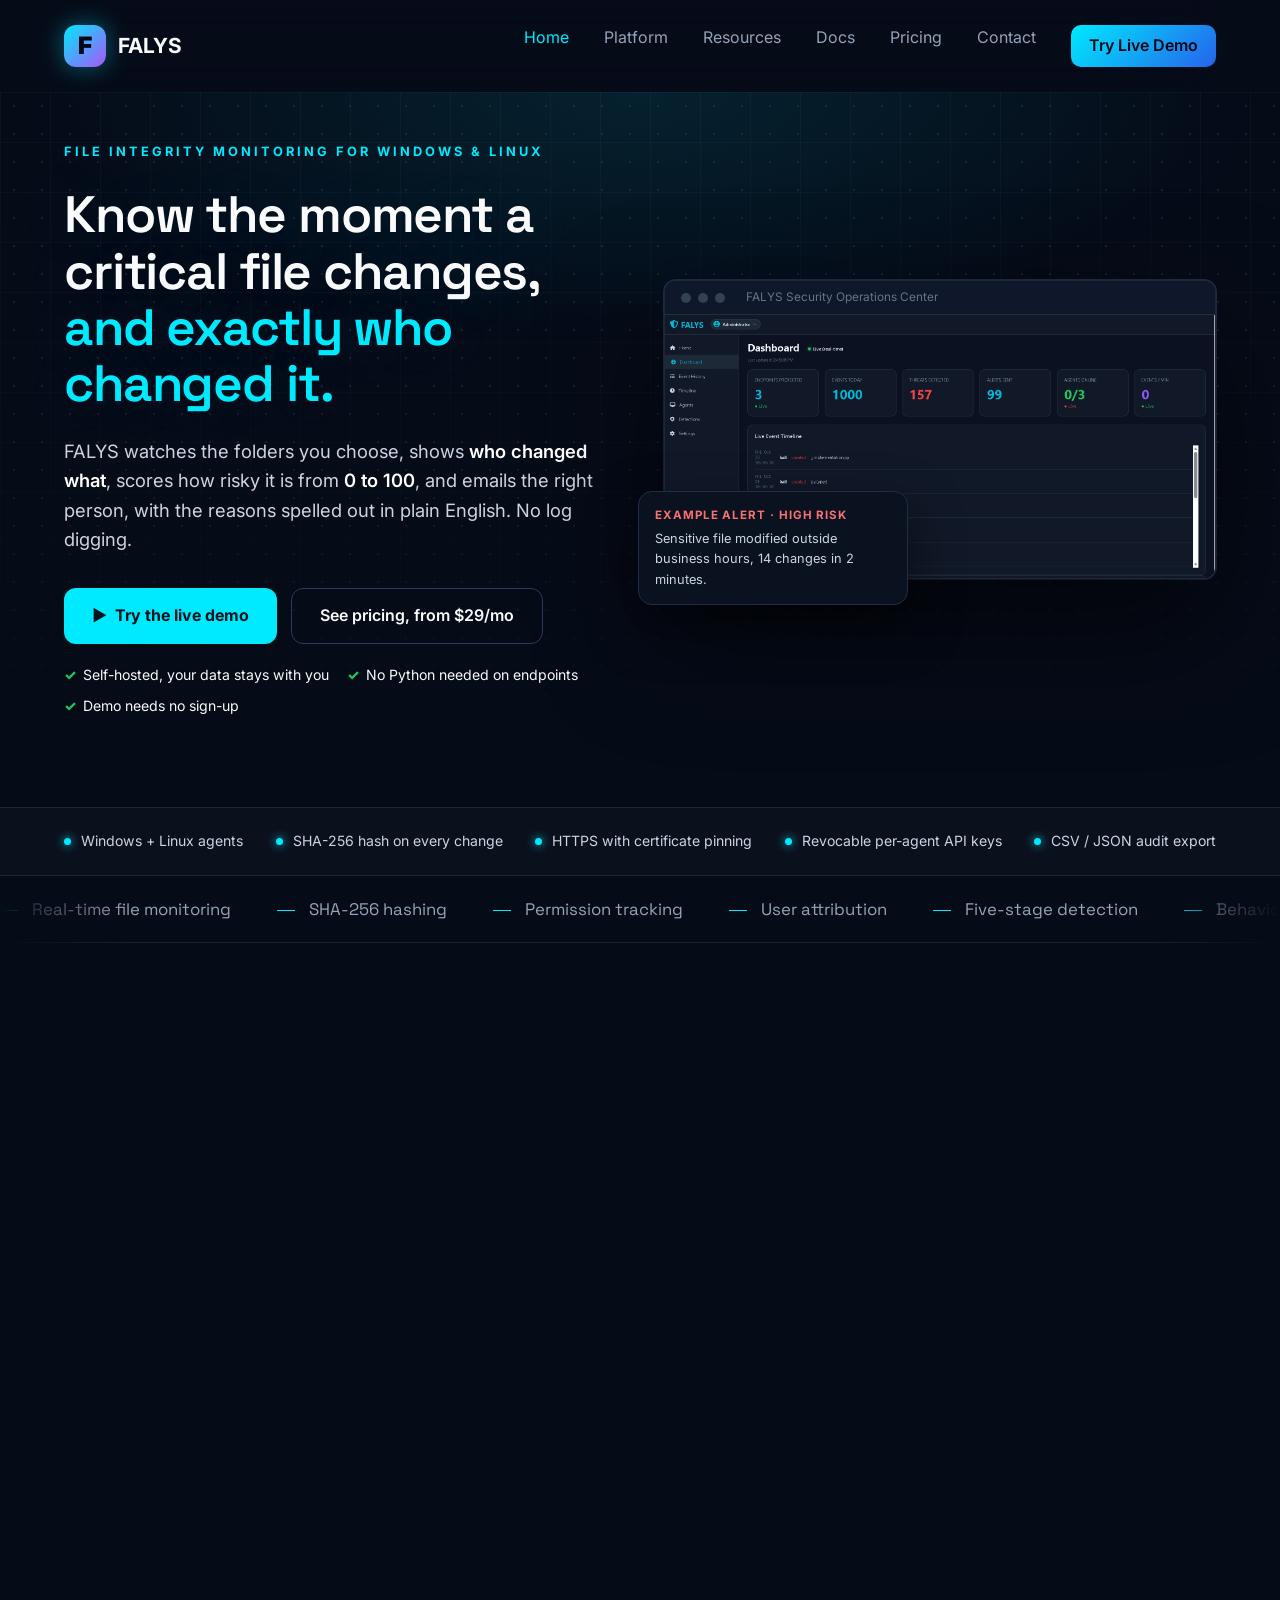
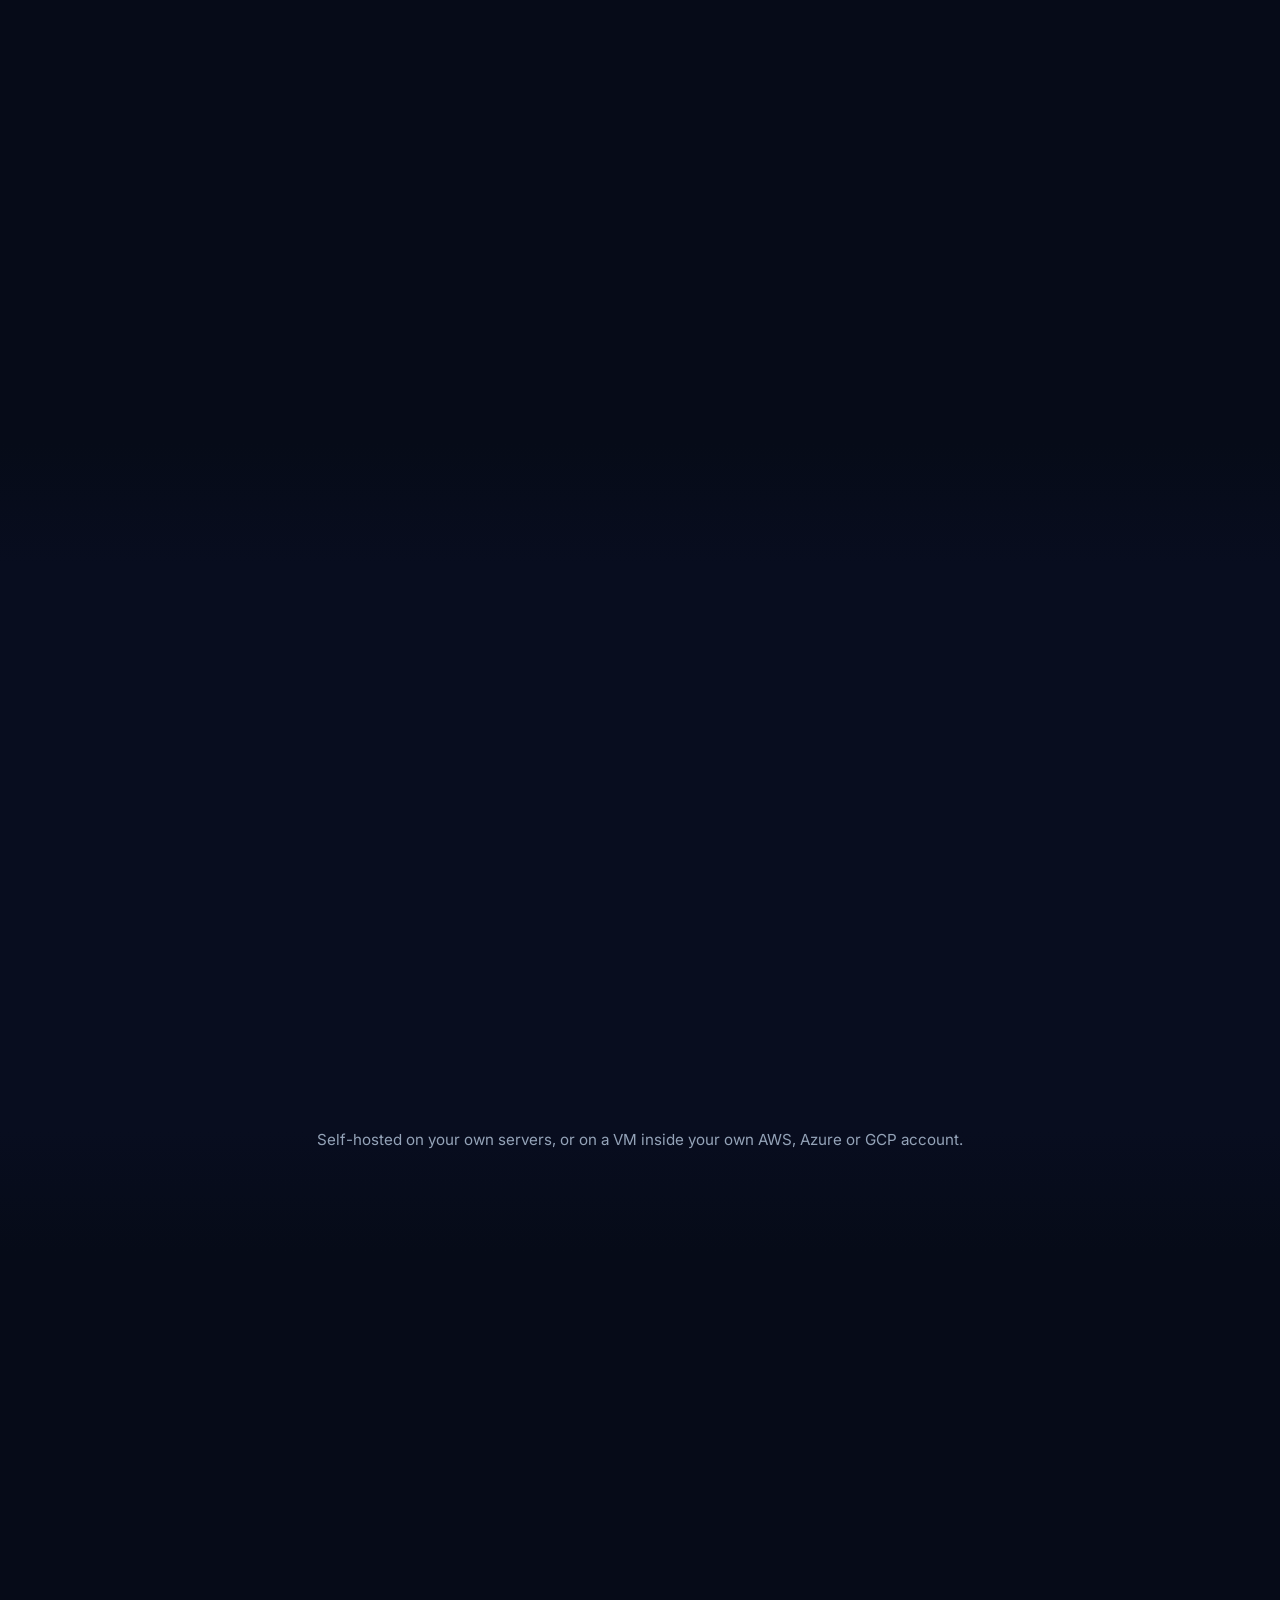
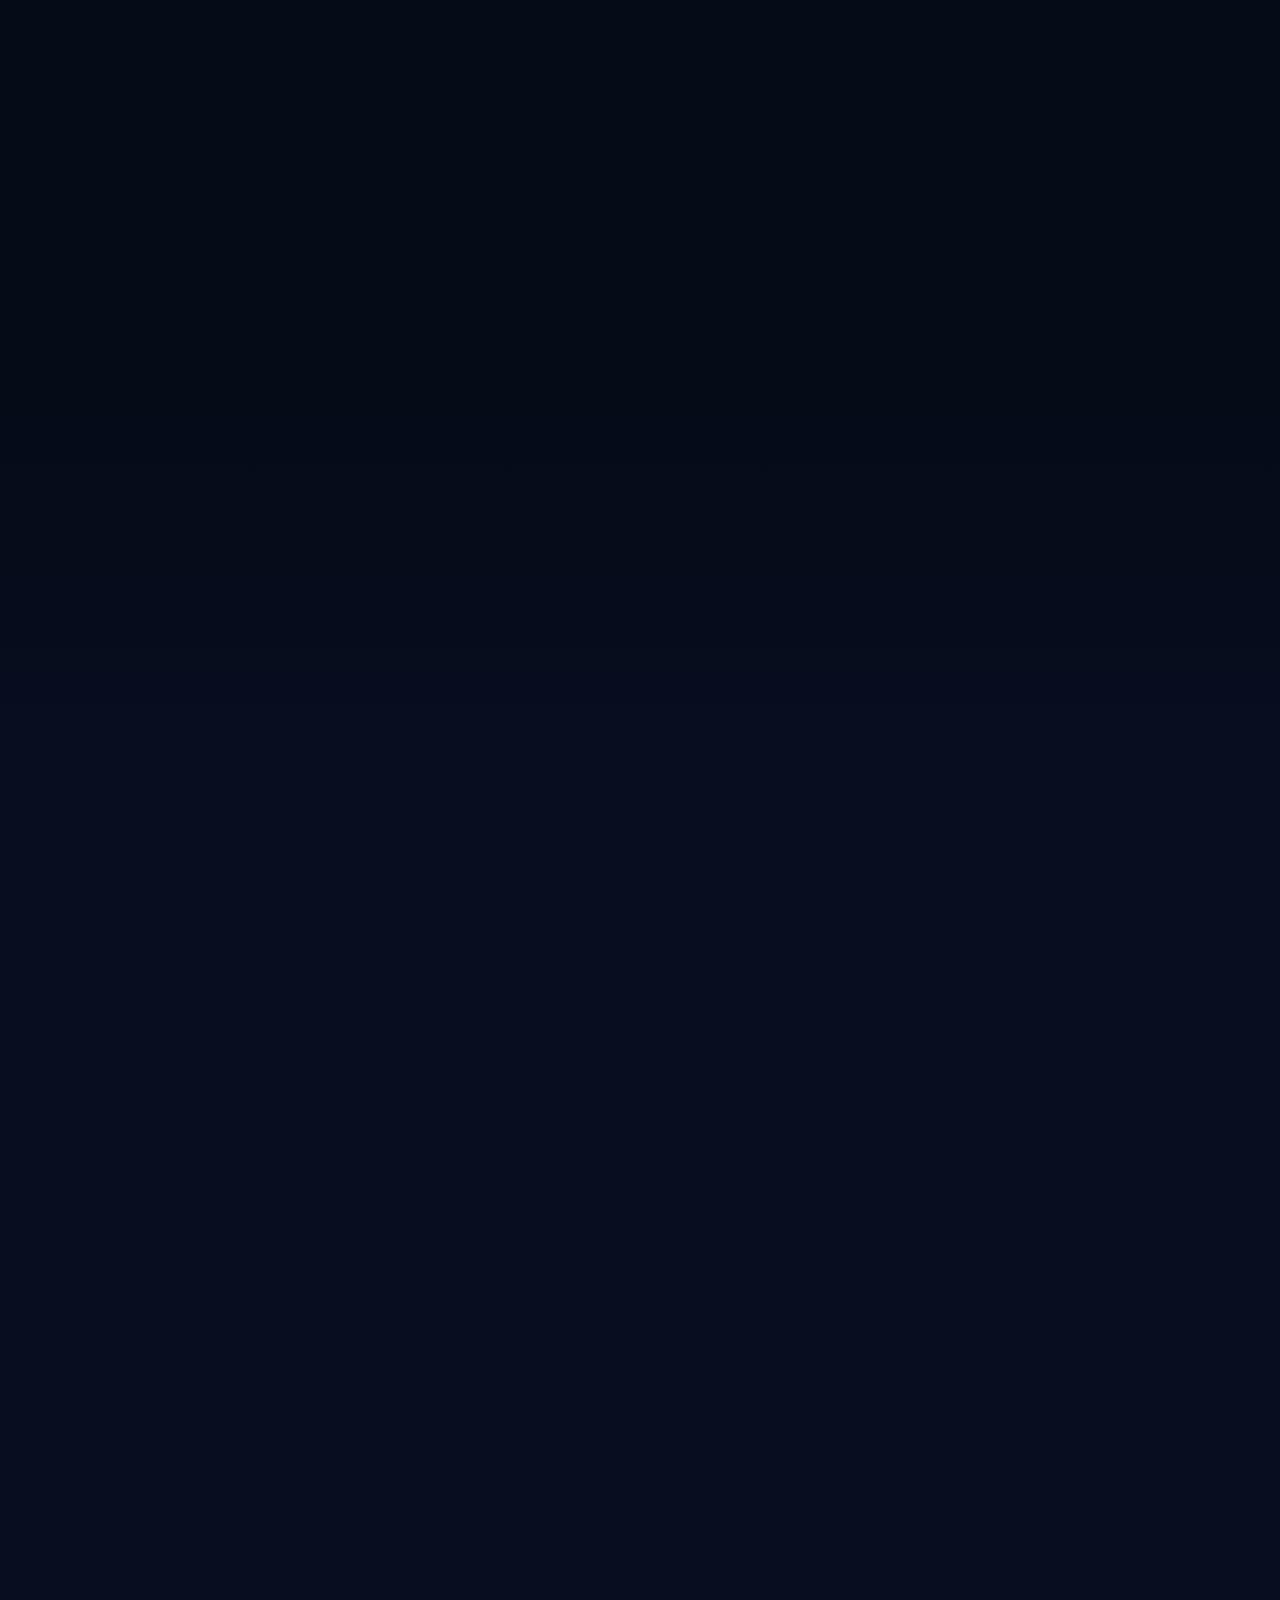
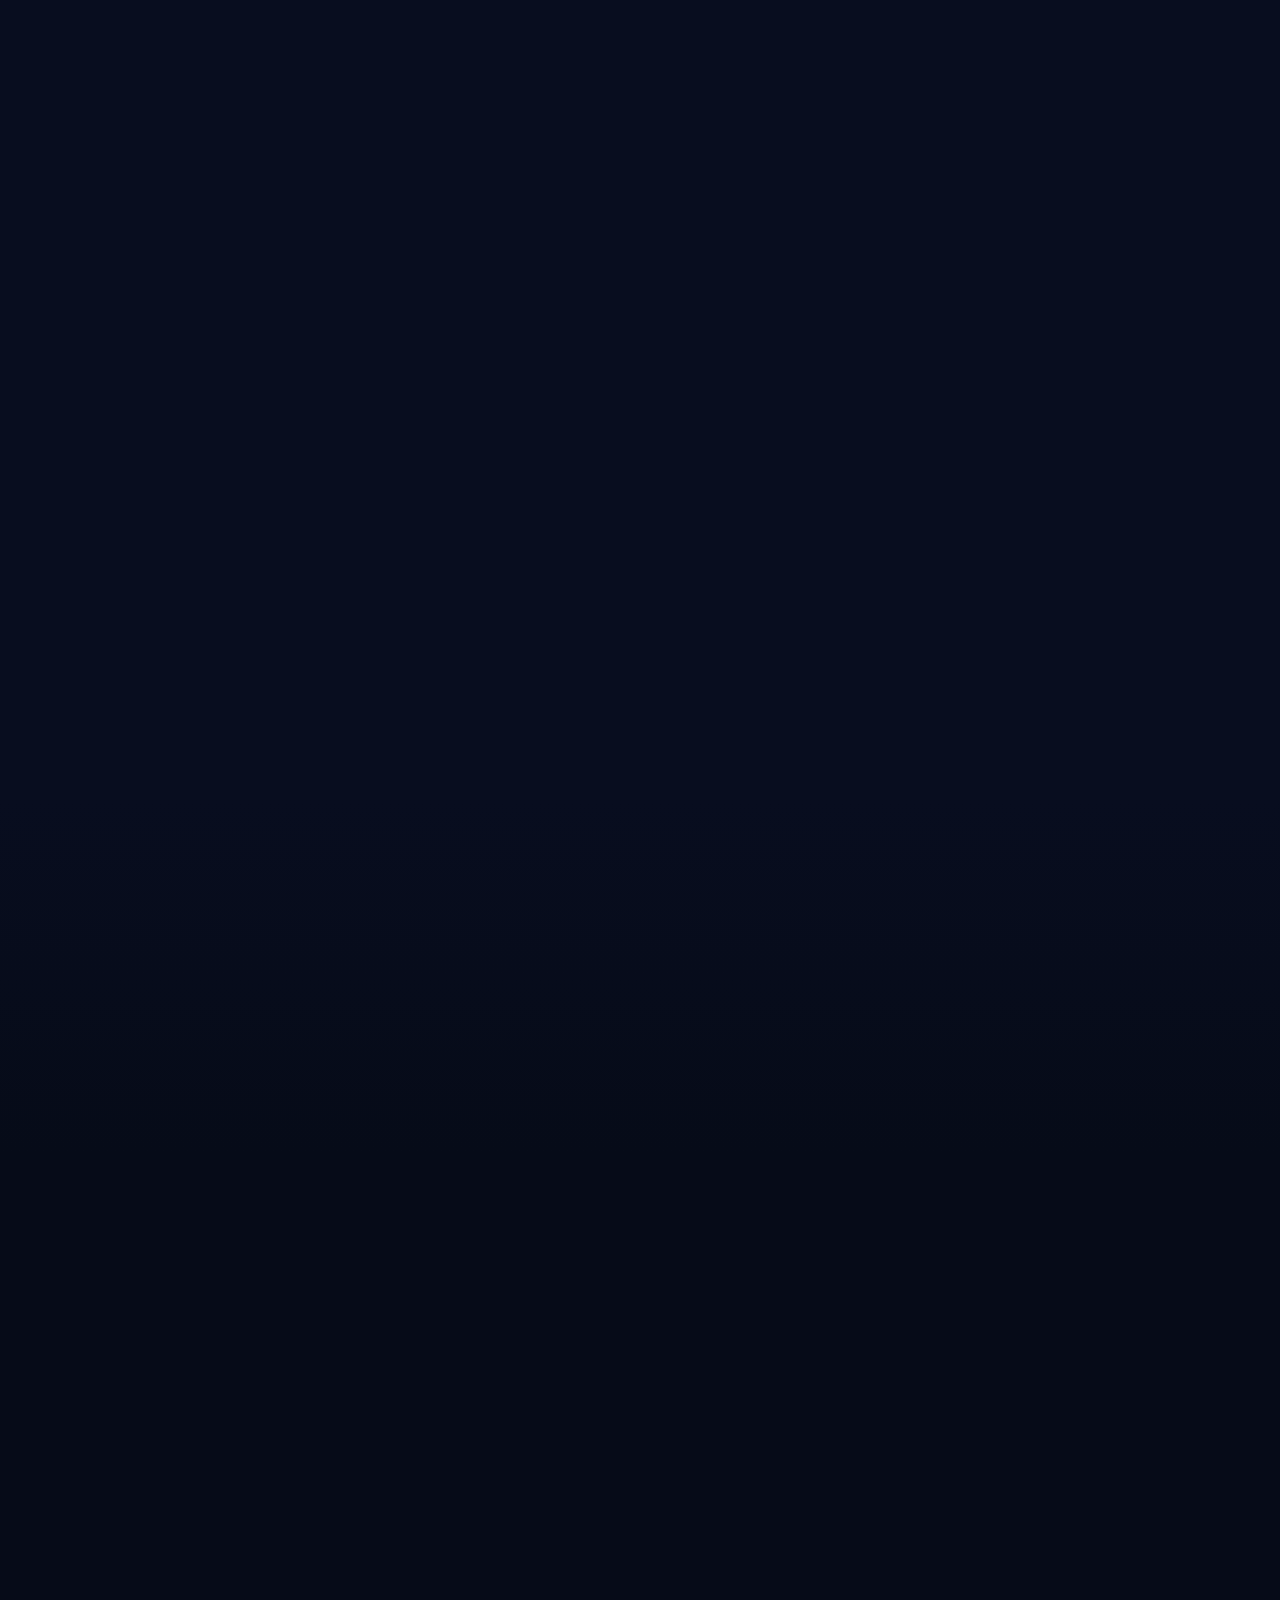
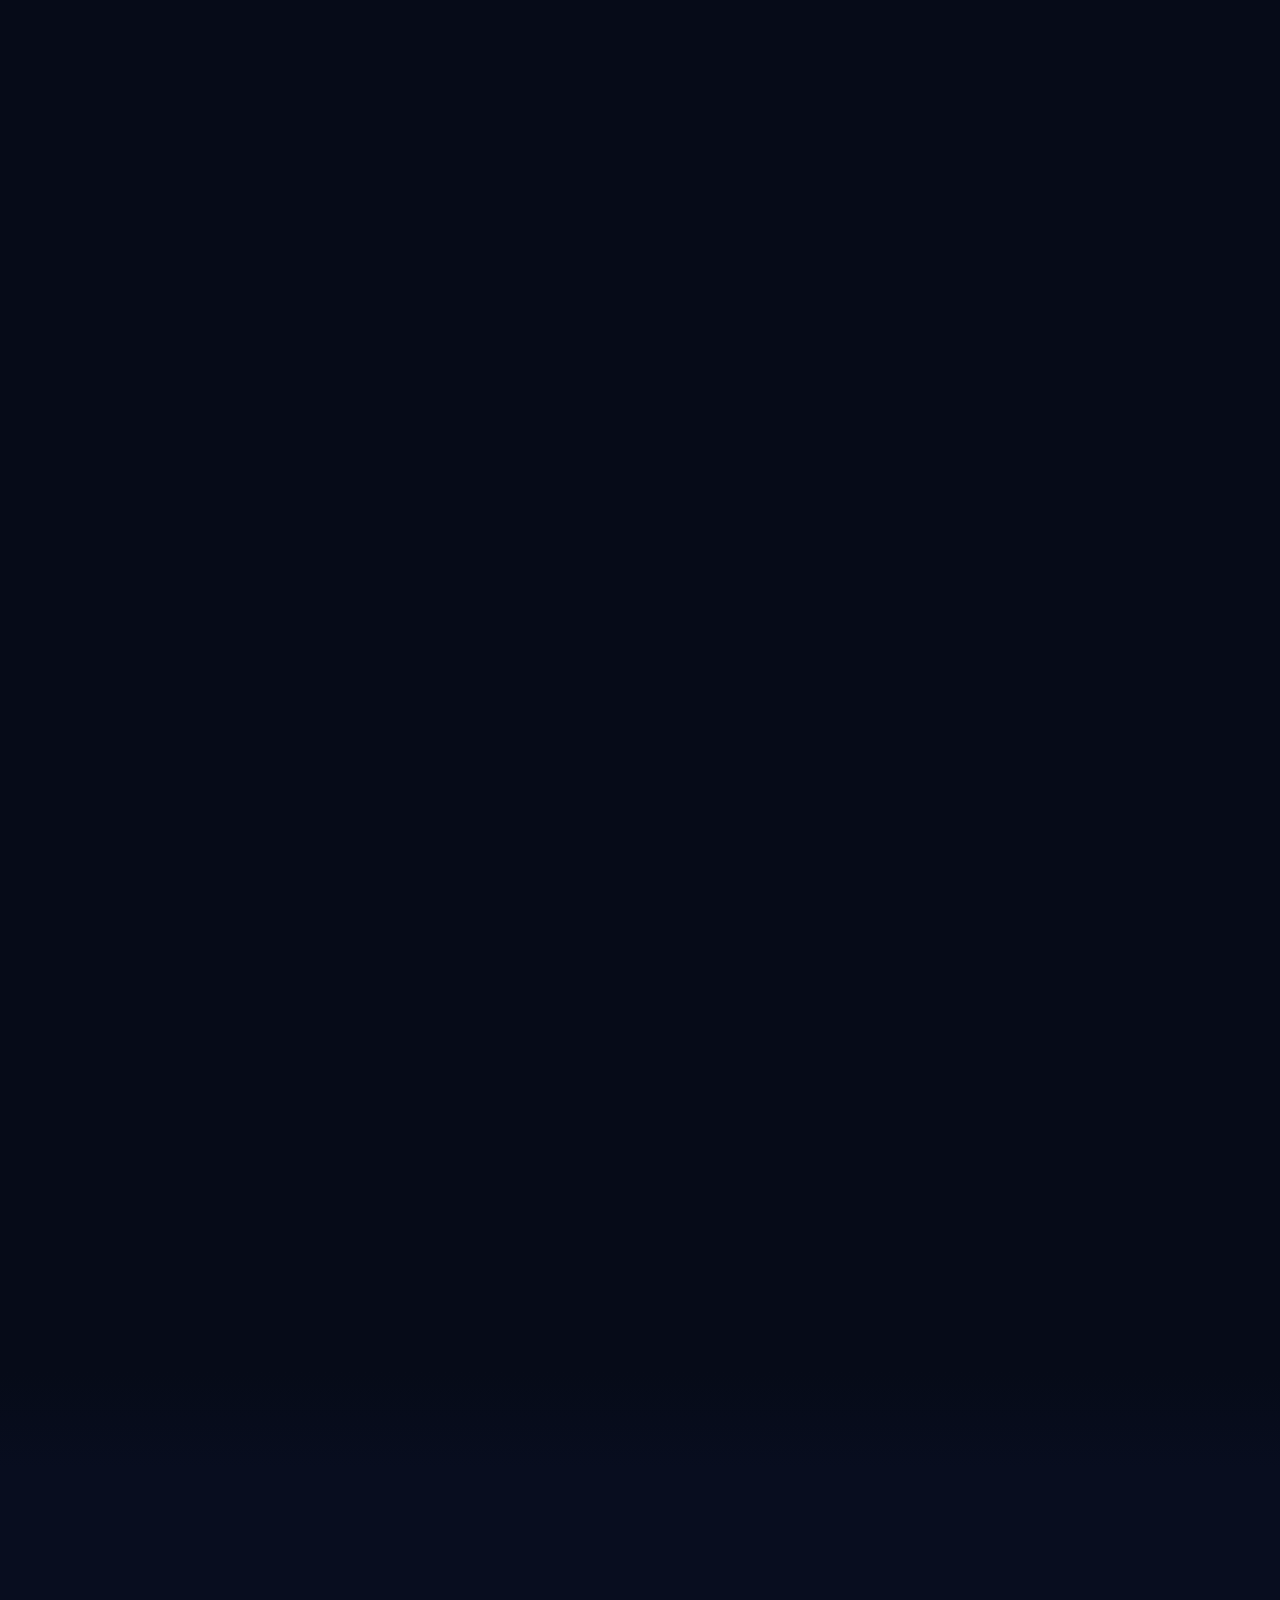
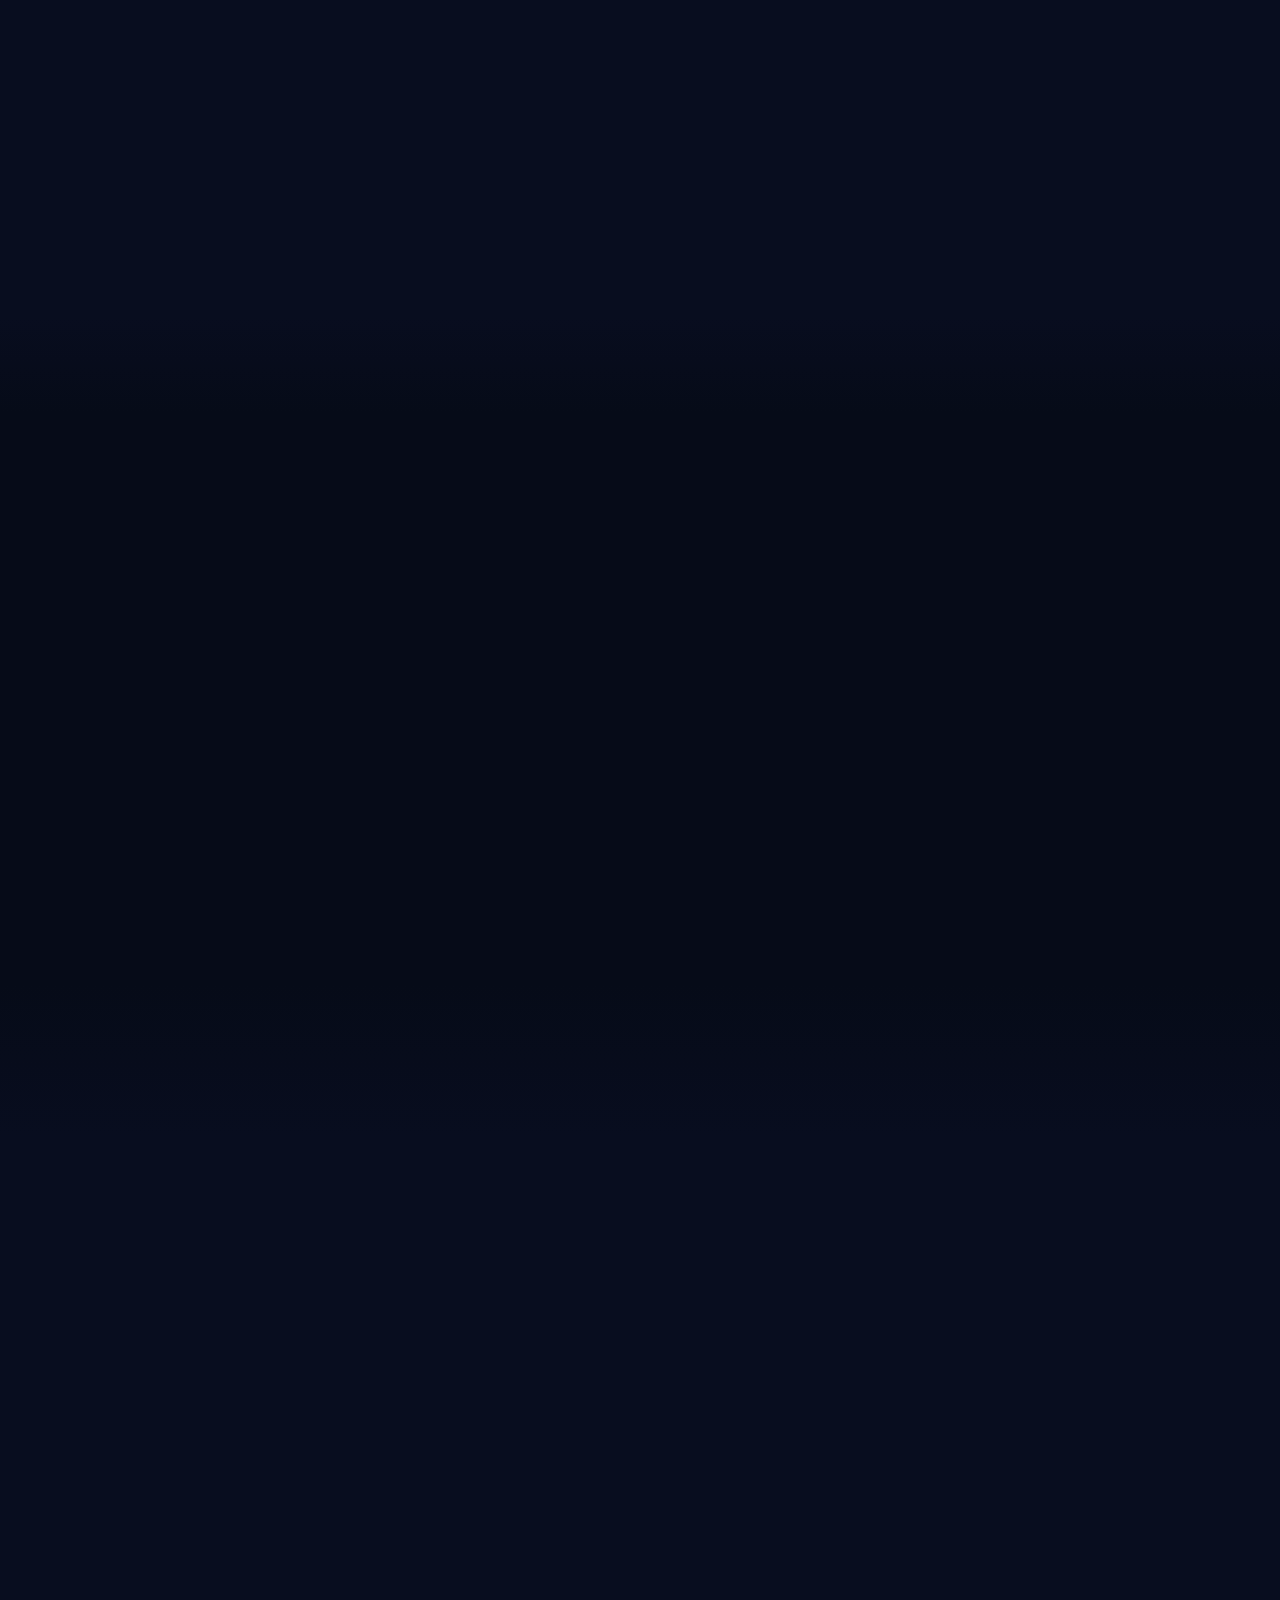
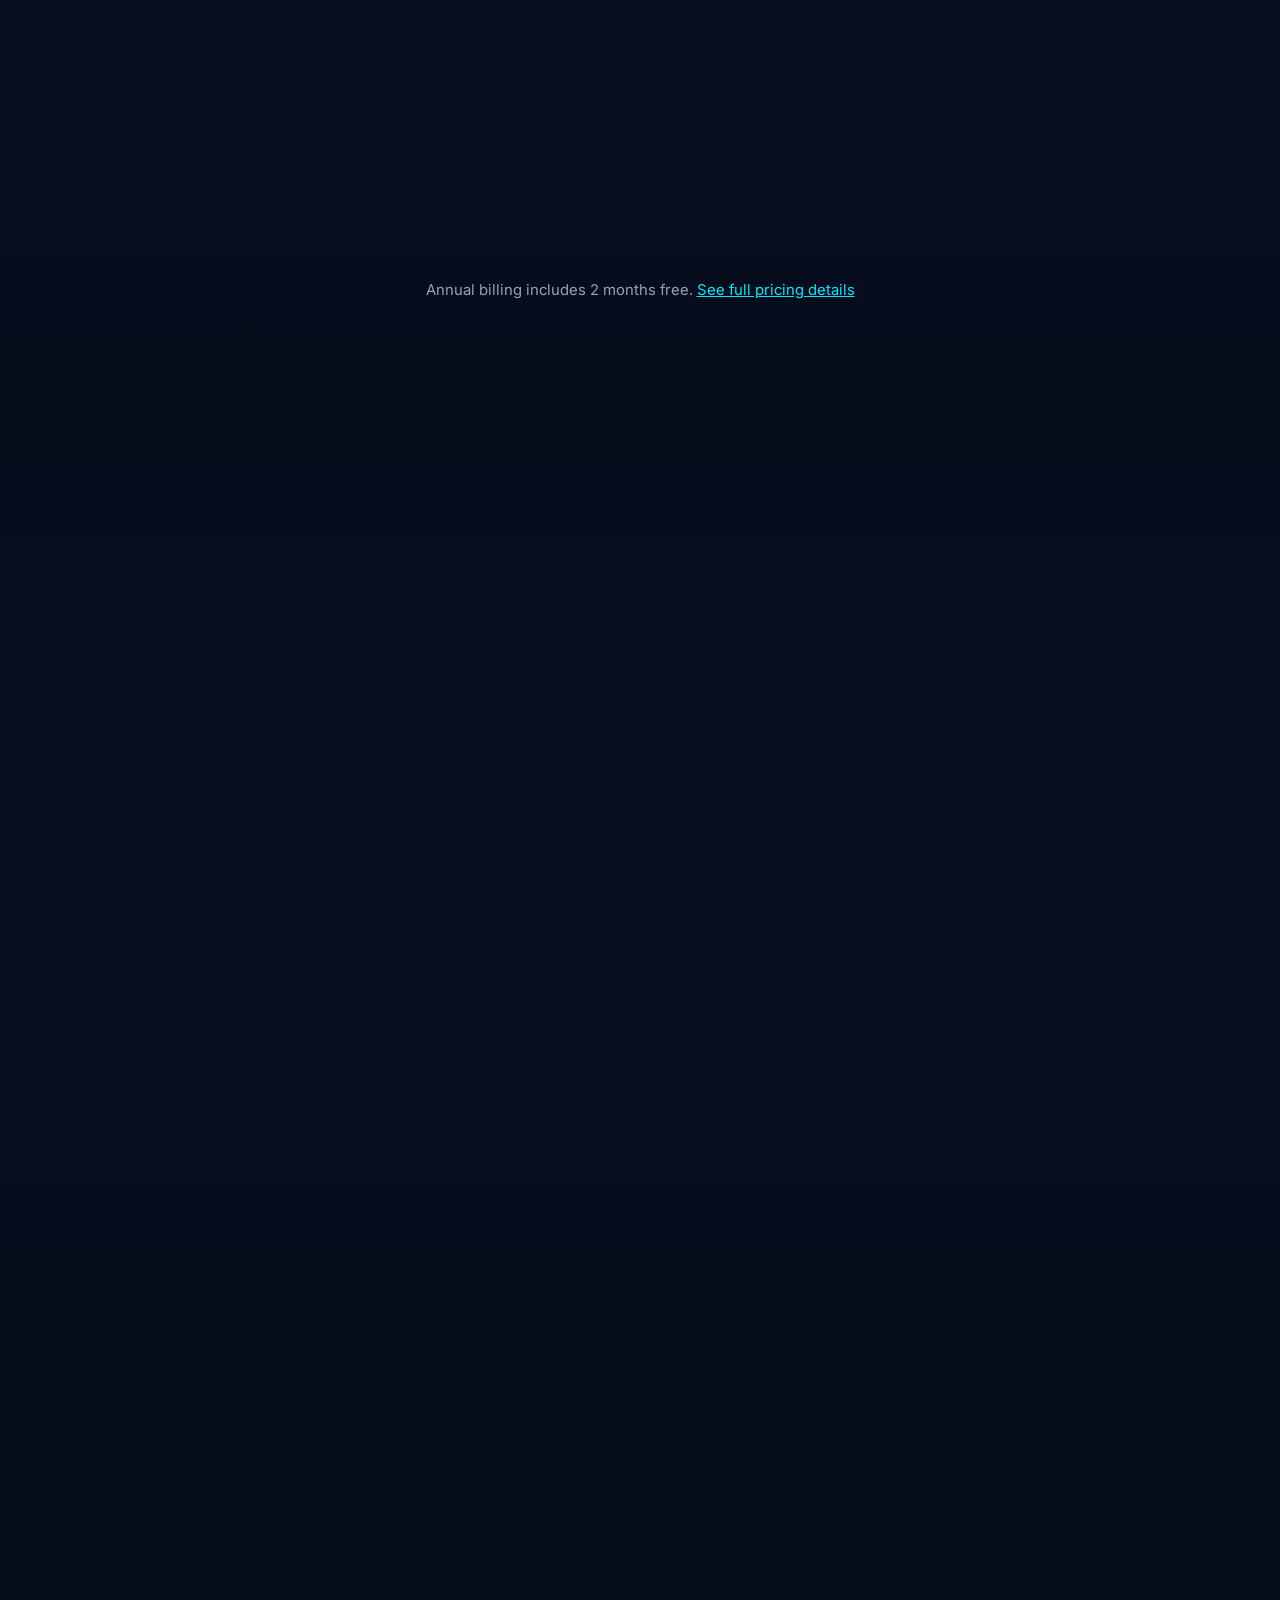
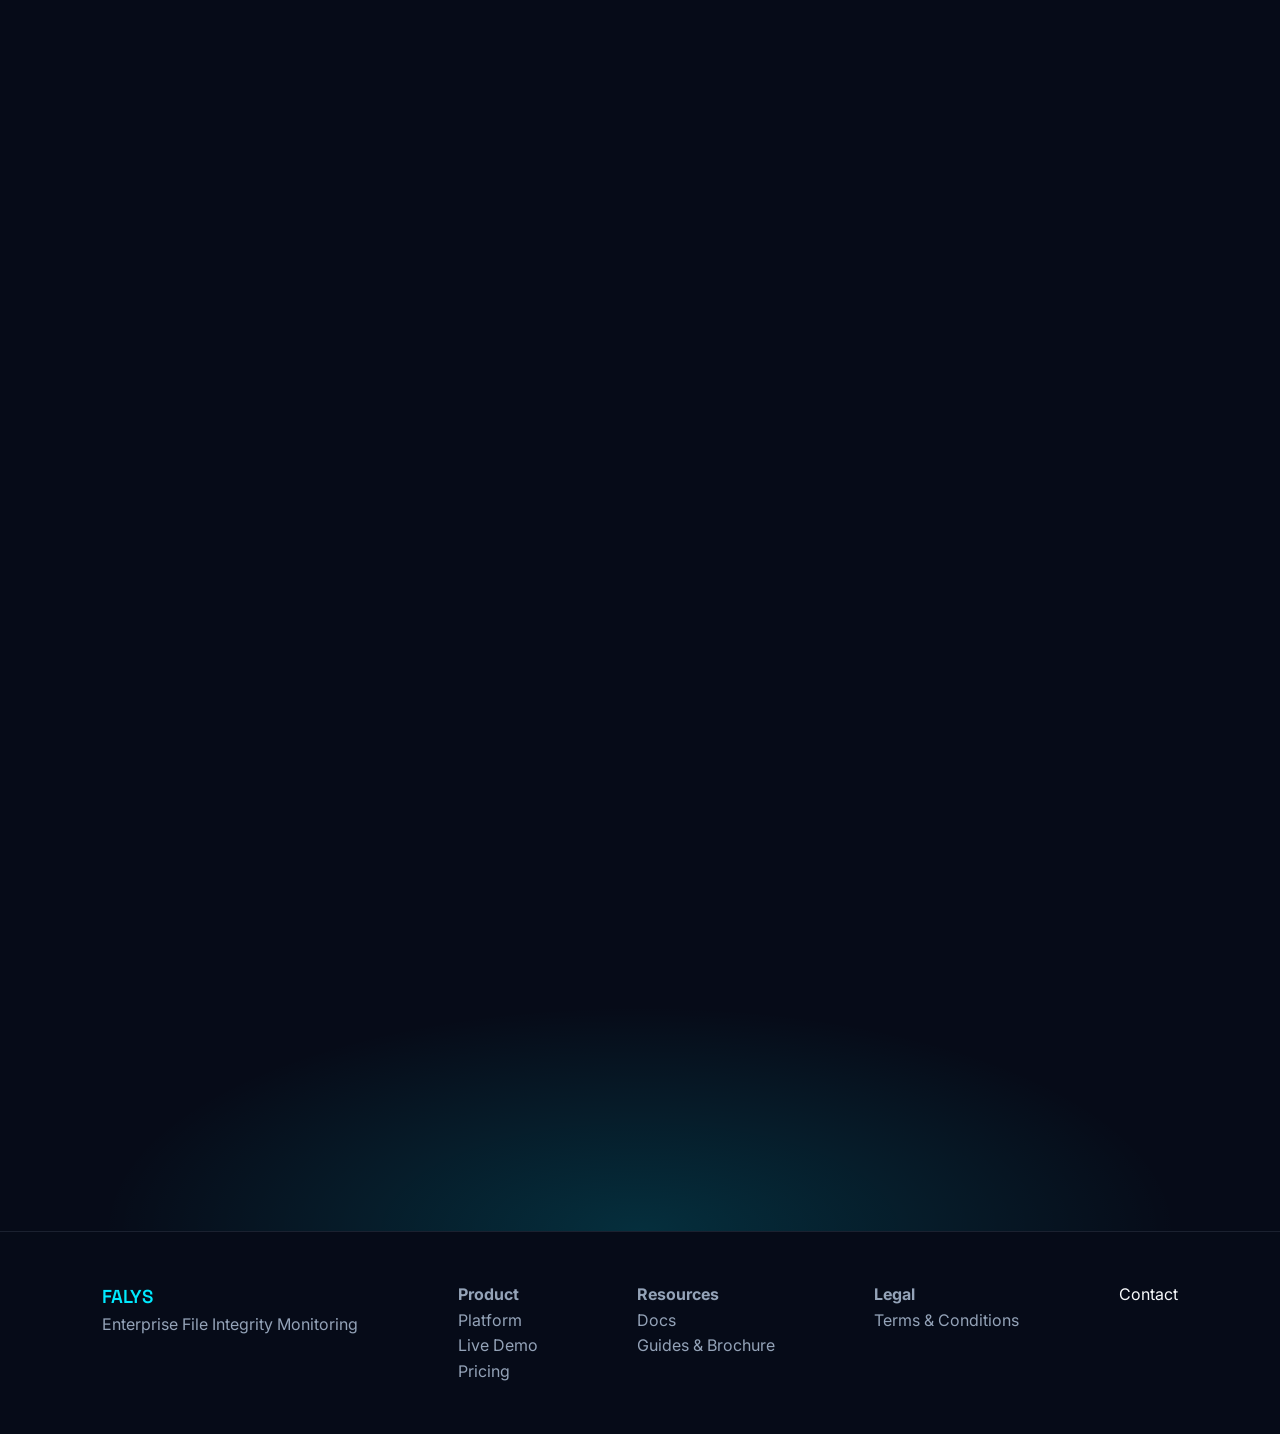
==== commit 268e8cf2: "Update index.html" ====
--- a/index.html
+++ b/index.html
@@ -1129,6 +1129,52 @@
 @media(max-width:1000px){.lp-caps,.lp-stats{grid-template-columns:repeat(2,1fr)}.lp-sec{grid-template-columns:1fr}.lp-chip.b{right:8px}}
 @media(max-width:600px){.lp-caps,.lp-stats{grid-template-columns:1fr}.lp-chip{display:none}}
 @media(prefers-reduced-motion:reduce){body::before,body::after,.lp-chip,.btn.primary::after,.lp-marq div{animation:none}}
+
+/* ===== PRO POLISH: restrained palette, real motion ===== */
+body::before,body::after,.lp-chip,.btn.primary::after{display:none!important}
+body{background:#060b18}
+.lp-hero::before{content:"";position:absolute;inset:0;background:radial-gradient(ellipse 70% 50% at 50% 0,rgba(0,234,255,.10),transparent 70%),radial-gradient(rgba(148,163,184,.13) 1px,transparent 1px) 0 0/28px 28px;-webkit-mask:linear-gradient(#000 40%,transparent);mask:linear-gradient(#000 40%,transparent);pointer-events:none}
+.lp-grad{background:none!important;color:#00eaff!important;-webkit-text-fill-color:#00eaff}
+.lp-stat b{background:none!important;color:#fff!important;-webkit-text-fill-color:#fff}
+h1,h2,h3{letter-spacing:-.022em;font-weight:600}
+.lp-head h2::after{display:none}.lp-head h2{padding-bottom:0}
+.lp-head .tag,.lp-split-text .tag{display:inline-flex;align-items:center;gap:12px;font-size:.74rem;letter-spacing:.16em}
+.lp-head .tag::before,.lp-split-text .tag::before{content:"";width:26px;height:1px;background:#00eaff}
+.lp-card,.lp-step,.lp-plan,.lp-faq details,.lp-cap,.lp-stat{background:#0a111f!important;backdrop-filter:none;border-radius:14px;border:1px solid #182236;box-shadow:none}
+.lp-card:hover,.lp-cap:hover{box-shadow:none;border-color:#00eaff66;transform:translateY(-4px)}
+.lp-card .ic{background:none!important;border:1px solid #1f2d46!important;color:#00eaff;border-radius:10px;width:44px;height:44px}
+.lp-card .ic svg{width:22px;height:22px;fill:none;stroke:currentColor;stroke-width:1.6;stroke-linecap:round;stroke-linejoin:round}
+.lp-card.bad .ic{color:#f87171}
+.lp-cap b::before{content:"";display:inline-block;width:7px;height:7px;background:#00eaff;margin-right:11px;border-radius:2px}
+.lp-marq span::before{content:"";display:inline-block;width:18px;height:1px;background:#00eaff;margin-right:14px;vertical-align:middle}
+.lp-stat{padding:36px 18px;border-top:2px solid #00eaff}
+.btn.primary{box-shadow:none;background:#00eaff;color:#03121c;font-weight:700;transition:transform .25s,box-shadow .25s}
+.btn.primary:hover{transform:translateY(-2px);box-shadow:0 12px 30px rgba(0,234,255,.3)}
+.btn.primary::before{content:none}
+.btn.secondary{border:1px solid #2a3a57;background:transparent}
+.btn.secondary:hover{border-color:#00eaff;color:#00eaff}
+.lp-hero-visual .lp-shot{transform:none!important;box-shadow:0 50px 120px rgba(0,0,0,.6),0 0 0 1px #1f2d46;animation:lpRise 1.1s .45s cubic-bezier(.2,.7,.2,1) both}
+.lp-shot{border-radius:12px}
+.lp-float{border-color:#1f2d46!important;background:#0a111f!important;transition:opacity .35s,transform .35s}
+.lp-float.sw{opacity:0;transform:translateY(8px)}
+.lp-w{display:inline-block;opacity:0;transform:translateY(26px);animation:lpWord .8s cubic-bezier(.2,.7,.2,1) forwards}
+.lp-hero .tag,.lp-hero .lp-sub,.lp-hero .lp-cta-row,.lp-hero .lp-micro{opacity:0;animation:lpUp .8s cubic-bezier(.2,.7,.2,1) forwards}
+.lp-hero .tag{animation-delay:.05s}.lp-hero .lp-sub{animation-delay:.75s}.lp-hero .lp-cta-row{animation-delay:.95s}.lp-hero .lp-micro{animation-delay:1.1s}
+@keyframes lpWord{to{opacity:1;transform:none}}
+@keyframes lpUp{from{transform:translateY(18px)}to{opacity:1;transform:none}}
+@keyframes lpRise{from{opacity:0;transform:translateY(50px) scale(.96)}to{opacity:1;transform:none}}
+.lp-reveal{transform:translateY(34px);transition:opacity .9s cubic-bezier(.2,.7,.2,1),transform .9s cubic-bezier(.2,.7,.2,1),border-color .3s}
+.lp-reveal.in .lp-bar span{animation:lpFill 1.6s .3s cubic-bezier(.2,.7,.2,1) both}
+@keyframes lpFill{from{width:0}}
+.lp-steps{position:relative}
+.lp-steps::before{content:"";position:absolute;top:49px;left:12%;right:12%;height:1px;background:#00eaff;transform:scaleX(0);transform-origin:left;transition:transform 1.8s .3s cubic-bezier(.2,.7,.2,1);opacity:.5}
+.lp-steps.draw::before{transform:scaleX(1)}
+.lp-step::before{position:relative;z-index:1}
+.lp-feature .lp-shot{transition:transform .5s,box-shadow .5s}
+.lp-feature .lp-shot:hover{transform:translateY(-6px);box-shadow:0 40px 90px rgba(0,234,255,.14),0 0 0 1px #00eaff55}
+.lp-plan.hot{box-shadow:0 0 0 1px #00eaff,0 30px 80px rgba(0,234,255,.12)}
+.lp-final::before{background:radial-gradient(ellipse 60% 60% at 50% 100%,rgba(0,234,255,.16),transparent 70%)}
+@media(prefers-reduced-motion:reduce){.lp-w,.lp-hero .tag,.lp-hero .lp-sub,.lp-hero .lp-cta-row,.lp-hero .lp-micro{opacity:1;animation:none}.lp-hero-visual .lp-shot{animation:none}}
 </style>
 
     <link rel="icon" href="data:image/svg+xml,%3Csvg xmlns='http://www.w3.org/2000/svg' viewBox='0 0 64 64'%3E%3Cdefs%3E%3ClinearGradient id='g' x1='0' y1='0' x2='1' y2='1'%3E%3Cstop offset='0' stop-color='%2300eaff'/%3E%3Cstop offset='1' stop-color='%23a855f7'/%3E%3C/linearGradient%3E%3C/defs%3E%3Crect width='64' height='64' rx='14' fill='url(%23g)'/%3E%3Ctext x='32' y='46' font-family='Arial' font-weight='900' font-size='40' text-anchor='middle' fill='%23020617'%3EF%3C/text%3E%3C/svg%3E">
@@ -1886,8 +1932,14 @@
 if(sh&&matchMedia("(hover:hover)").matches){sh.parentNode.addEventListener("mousemove",e=>{const r=sh.getBoundingClientRect();const x=(e.clientX-r.left)/r.width-.5,y=(e.clientY-r.top)/r.height-.5;sh.style.transform=`rotateY(${x*8}deg) rotateX(${-y*6}deg)`});
 sh.parentNode.addEventListener("mouseleave",()=>sh.style.transform="")}
 });
-</script>
-
-</body>
-
-</html>
+
+document.addEventListener("DOMContentLoaded",()=>{
+const I={"⏱":'<circle cx="12" cy="13" r="8"/><path d="M12 9v4l2 2M9 3h6"/>',"❓":'<circle cx="12" cy="8" r="4"/><path d="M4 21c0-4 4-6 8-6s8 2 8 6"/>',"🔊":'<path d="M6 16v-5a6 6 0 1 1 12 0v5l2 2H4zM10 21h4"/>',"🔒":'<rect x="5" y="11" width="14" height="10" rx="2"/><path d="M8 11V8a4 4 0 0 1 8 0v3"/>',"📌":'<path d="M12 3l8 3v6c0 5-3.500 8-8 9-4.500-1-8-4-8-9V6z"/>',"🔑":'<circle cx="8" cy="15" r="4"/><path d="M11 12l9-9M16 7l3 3"/>',"🏠":'<rect x="3" y="4" width="18" height="6" rx="1"/><rect x="3" y="14" width="18" height="6" rx="1"/><path d="M7 7h.01M7 17h.01"/>',"🧾":'<path d="M6 3h8l4 4v14H6zM14 3v4h4M9 13h6M9 17h6"/>',"📦":'<path d="M3 7l9-4 9 4v10l-9 4-9-4zM3 7l9 4 9-4M12 11v10"/>'};
+document.querySelectorAll(".lp-card .ic").forEach(e=>{const k=e.textContent.trim();if(I[k])e.innerHTML='<svg viewBox="0 0 24 24">'+I[k]+'</svg>'});
+let n=0;const wrap=(node)=>{[...node.childNodes].forEach(c=>{if(c.nodeType===3){const f=document.createDocumentFragment();c.textContent.split(/(\s+)/).forEach(t=>{if(!t.trim()){f.append(t);return}const s=document.createElement("span");s.className="lp-w";s.style.animationDelay=(.15+n++*.07)+"s";s.textContent=t;f.append(s)});c.replaceWith(f)}else wrap(c)})};
+const h1=document.querySelector(".lp-hero h1");if(h1)wrap(h1);
+document.querySelectorAll(".lp-reveal").forEach(e=>{const sib=[...e.parentNode.children].filter(x=>x.classList.contains("lp-reveal"));e.style.transitionDelay=Math.min(sib.indexOf(e),5)*90+"ms"});
+const st=document.querySelector(".lp-steps");if(st)new IntersectionObserver((e,o)=>{if(e[0].isIntersecting){st.classList.add("draw");o.disconnect()}},{threshold:.3}).observe(st);
+const f=document.querySelector(".lp-float");
+if(f){const A=[["HIGH RISK","#fb923c","Sensitive file modified outside business hours, 14 changes in 2 minutes."],["CRITICAL","#f87171","Permissions changed on a protected config file by an unverified user."],["SUSPICIOUS","#f59e0b","New executable created in a monitored folder on an unusual host."],["LEGITIMATE","#22c55e","Scheduled backup touched 40 files, matches this host’s normal behavior."]];let k=0;
+setInterval(()=>{f.classList.add("sw");setTimeout(()=>{k=(k+1)%A.length;const b=f.querySelector("b");b.textContent="EXAMPLE ALERT · "+A[k][0];b.style.color=A[k][1];f.style.borderColor=A[k][1]+"88";f.querySelector("span").textContent=A[k][2];f.classList.rem
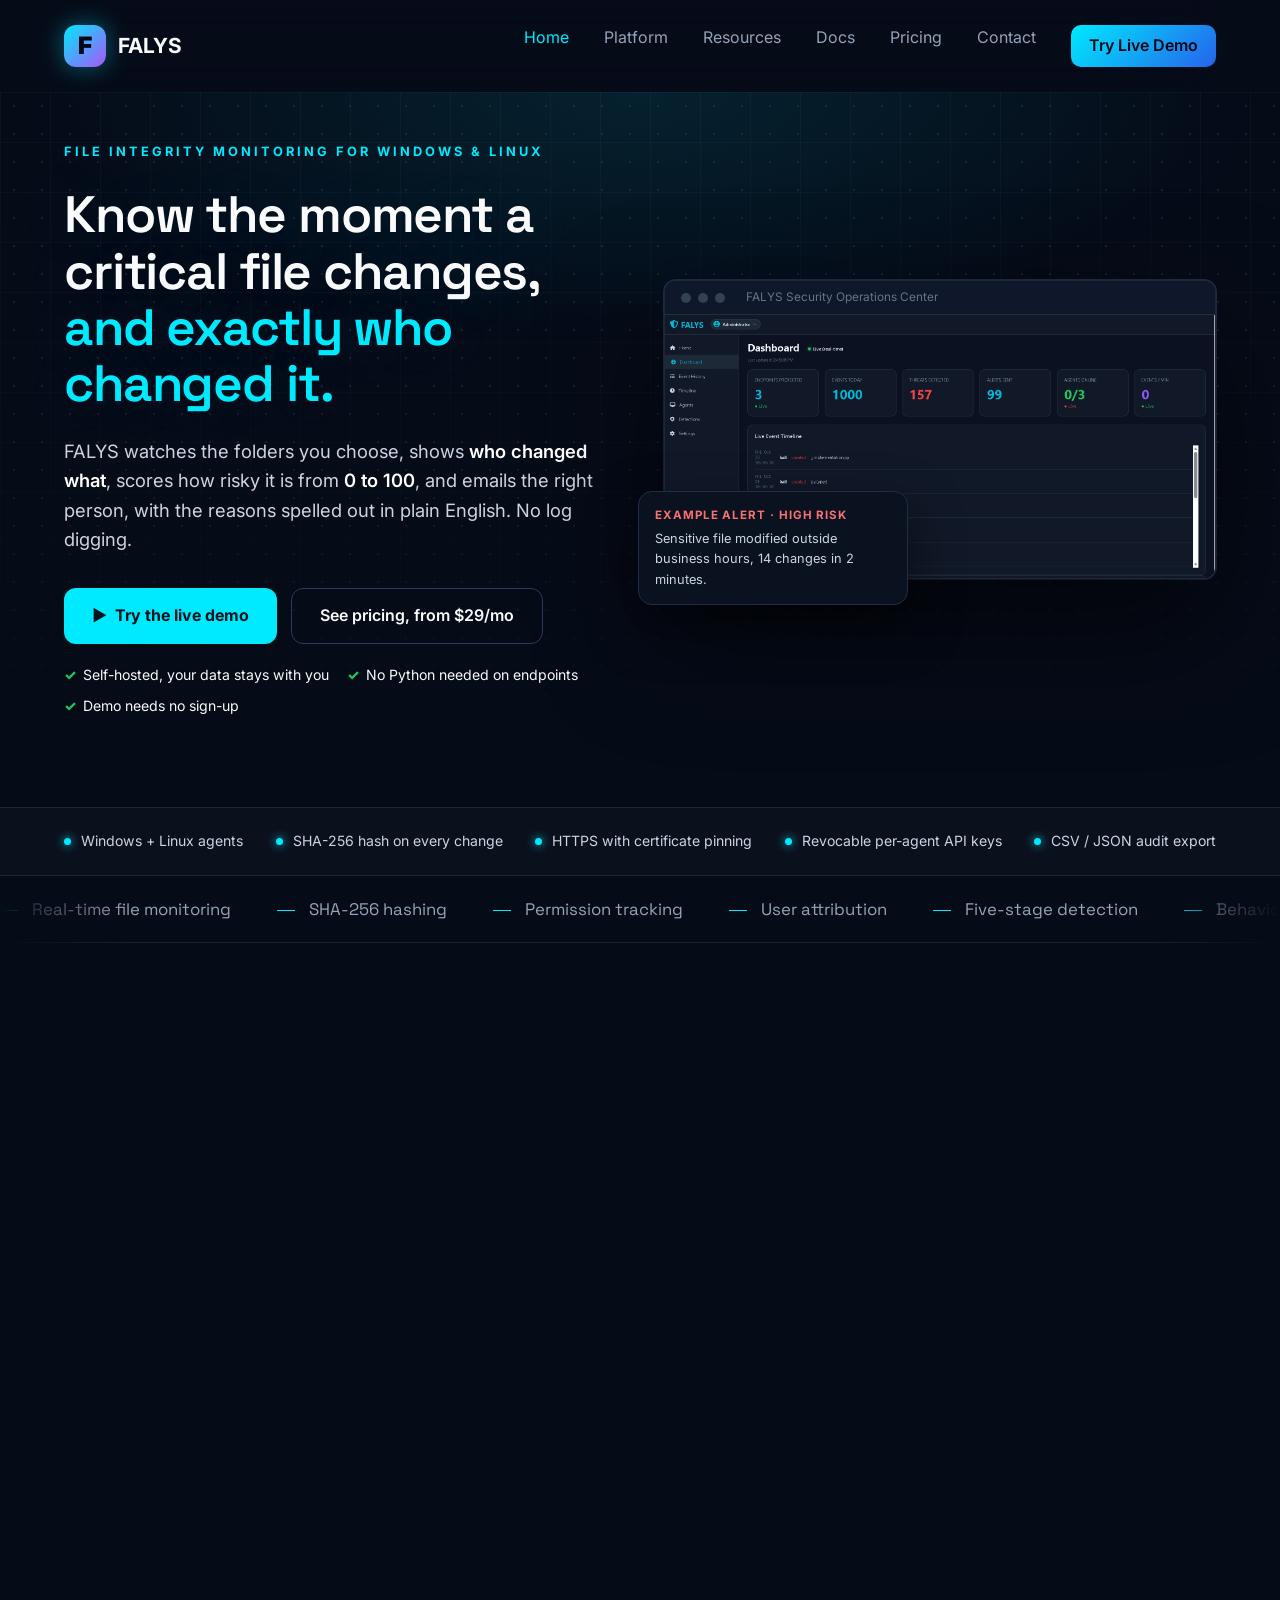
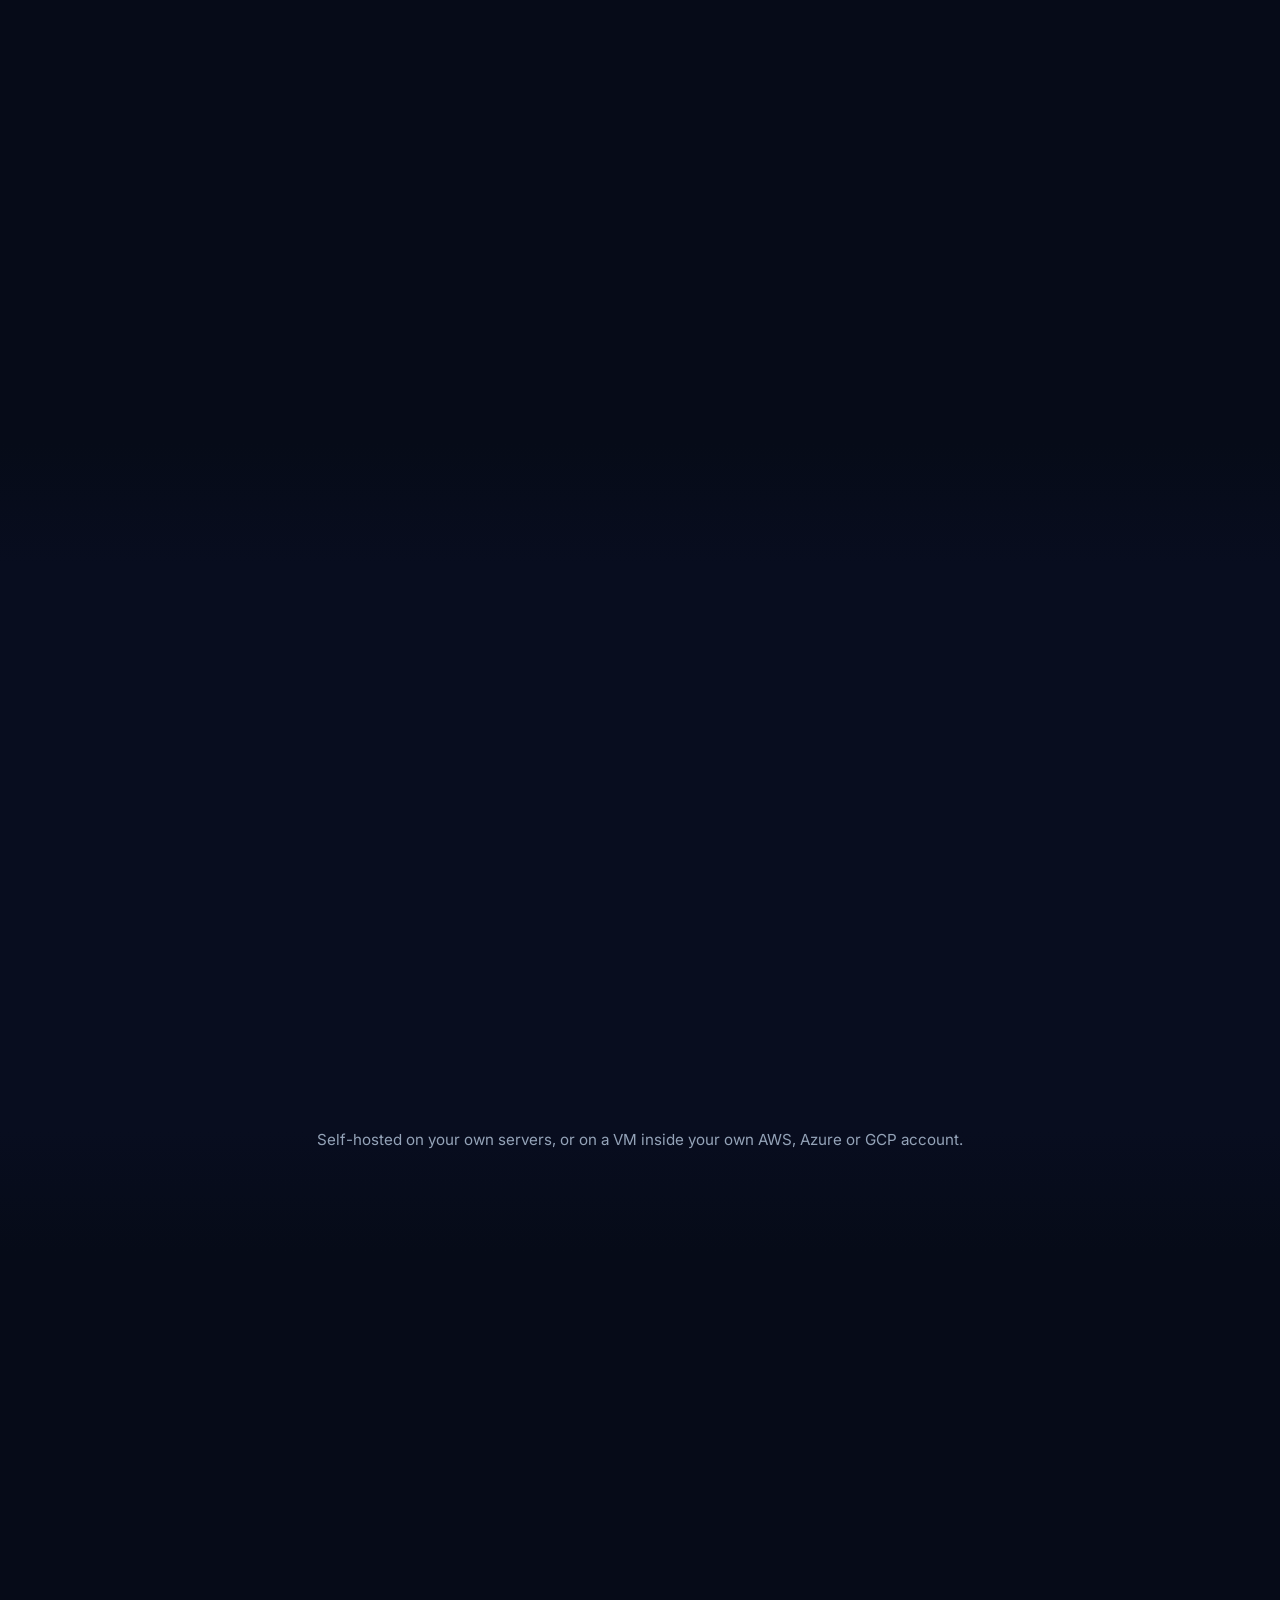
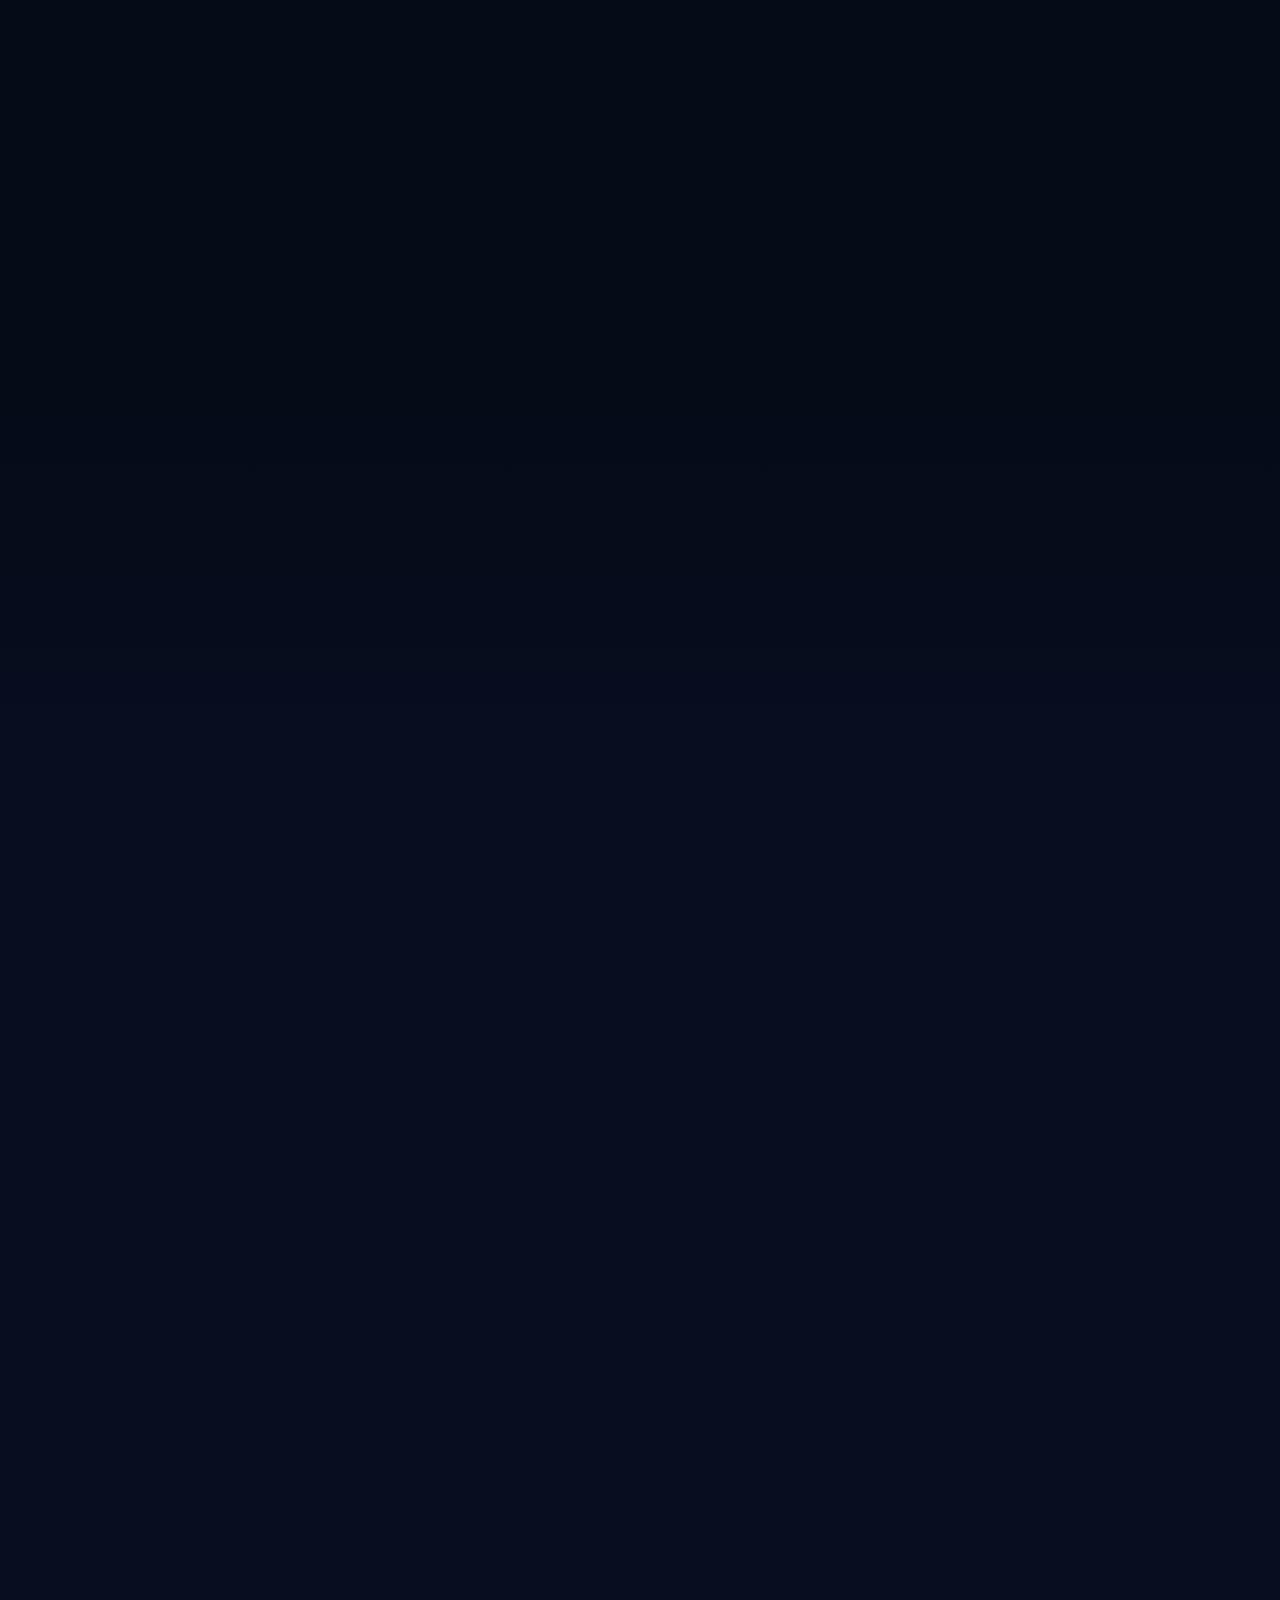
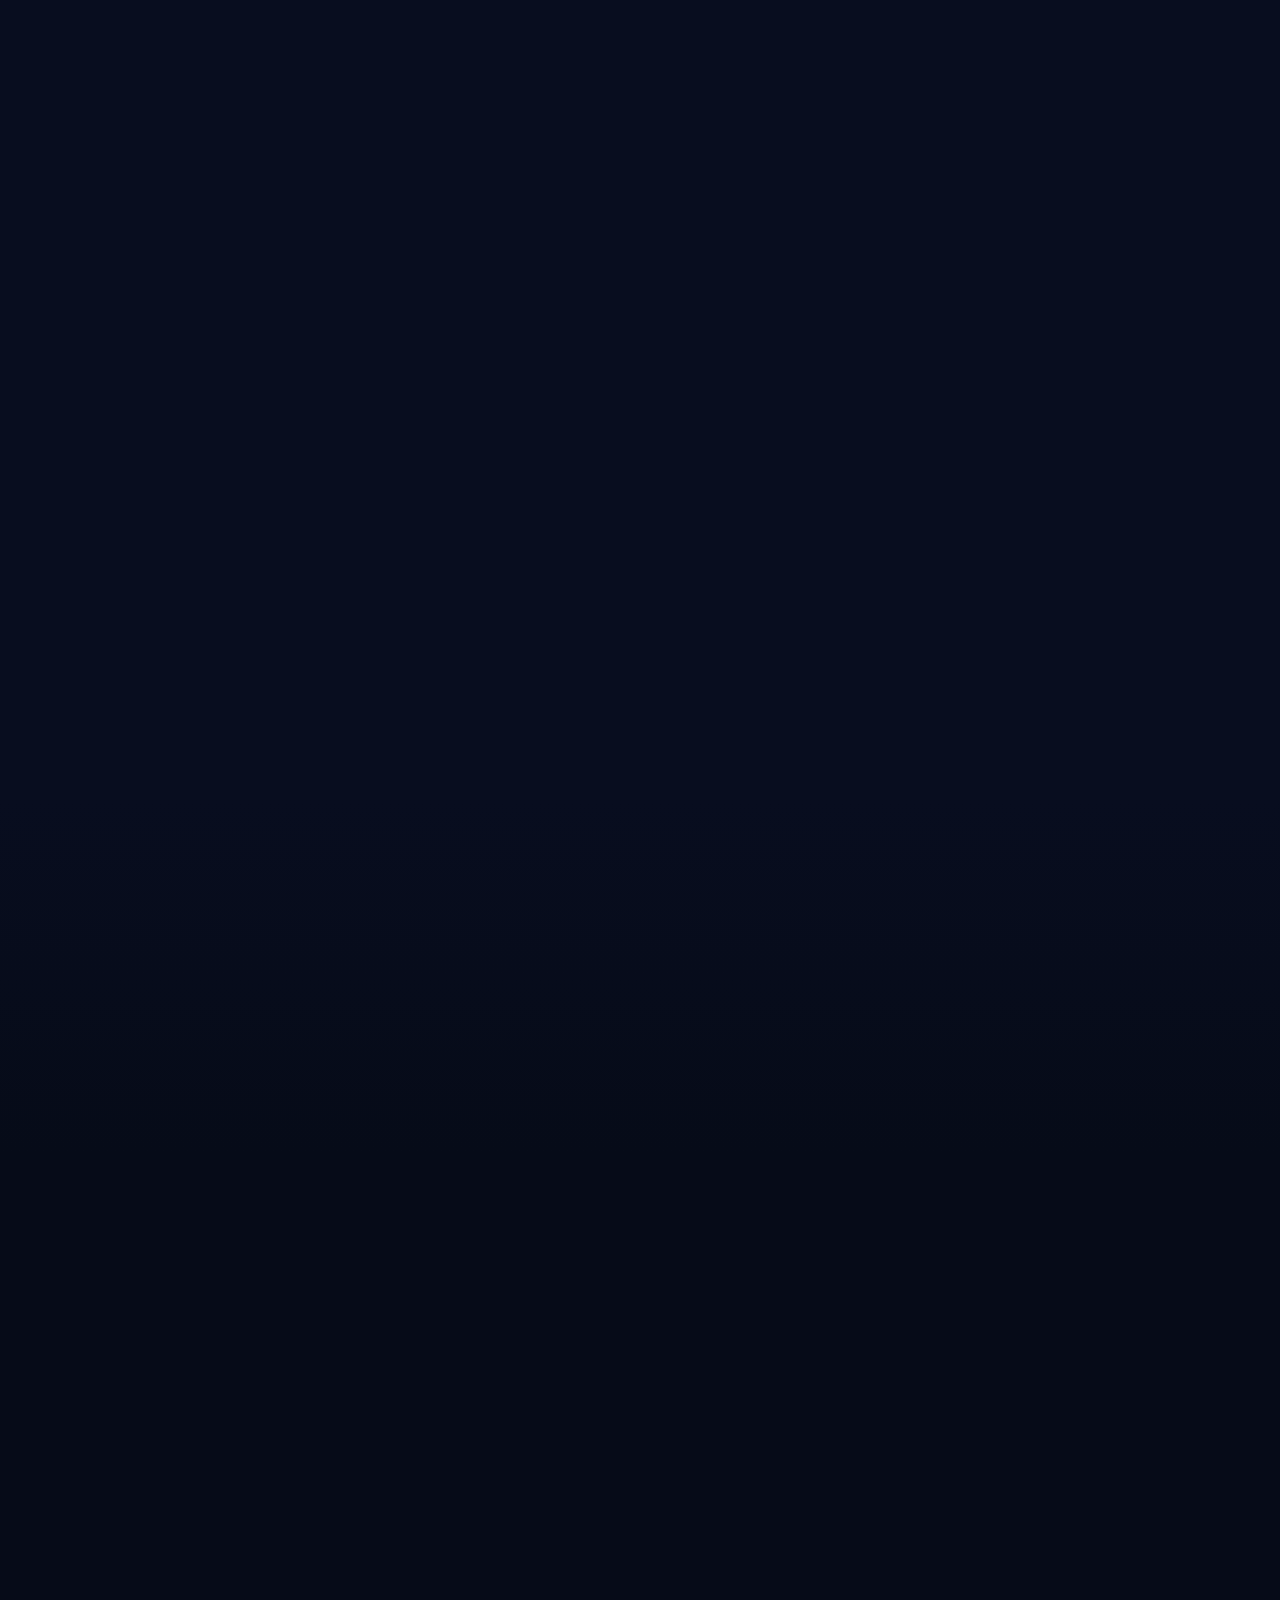
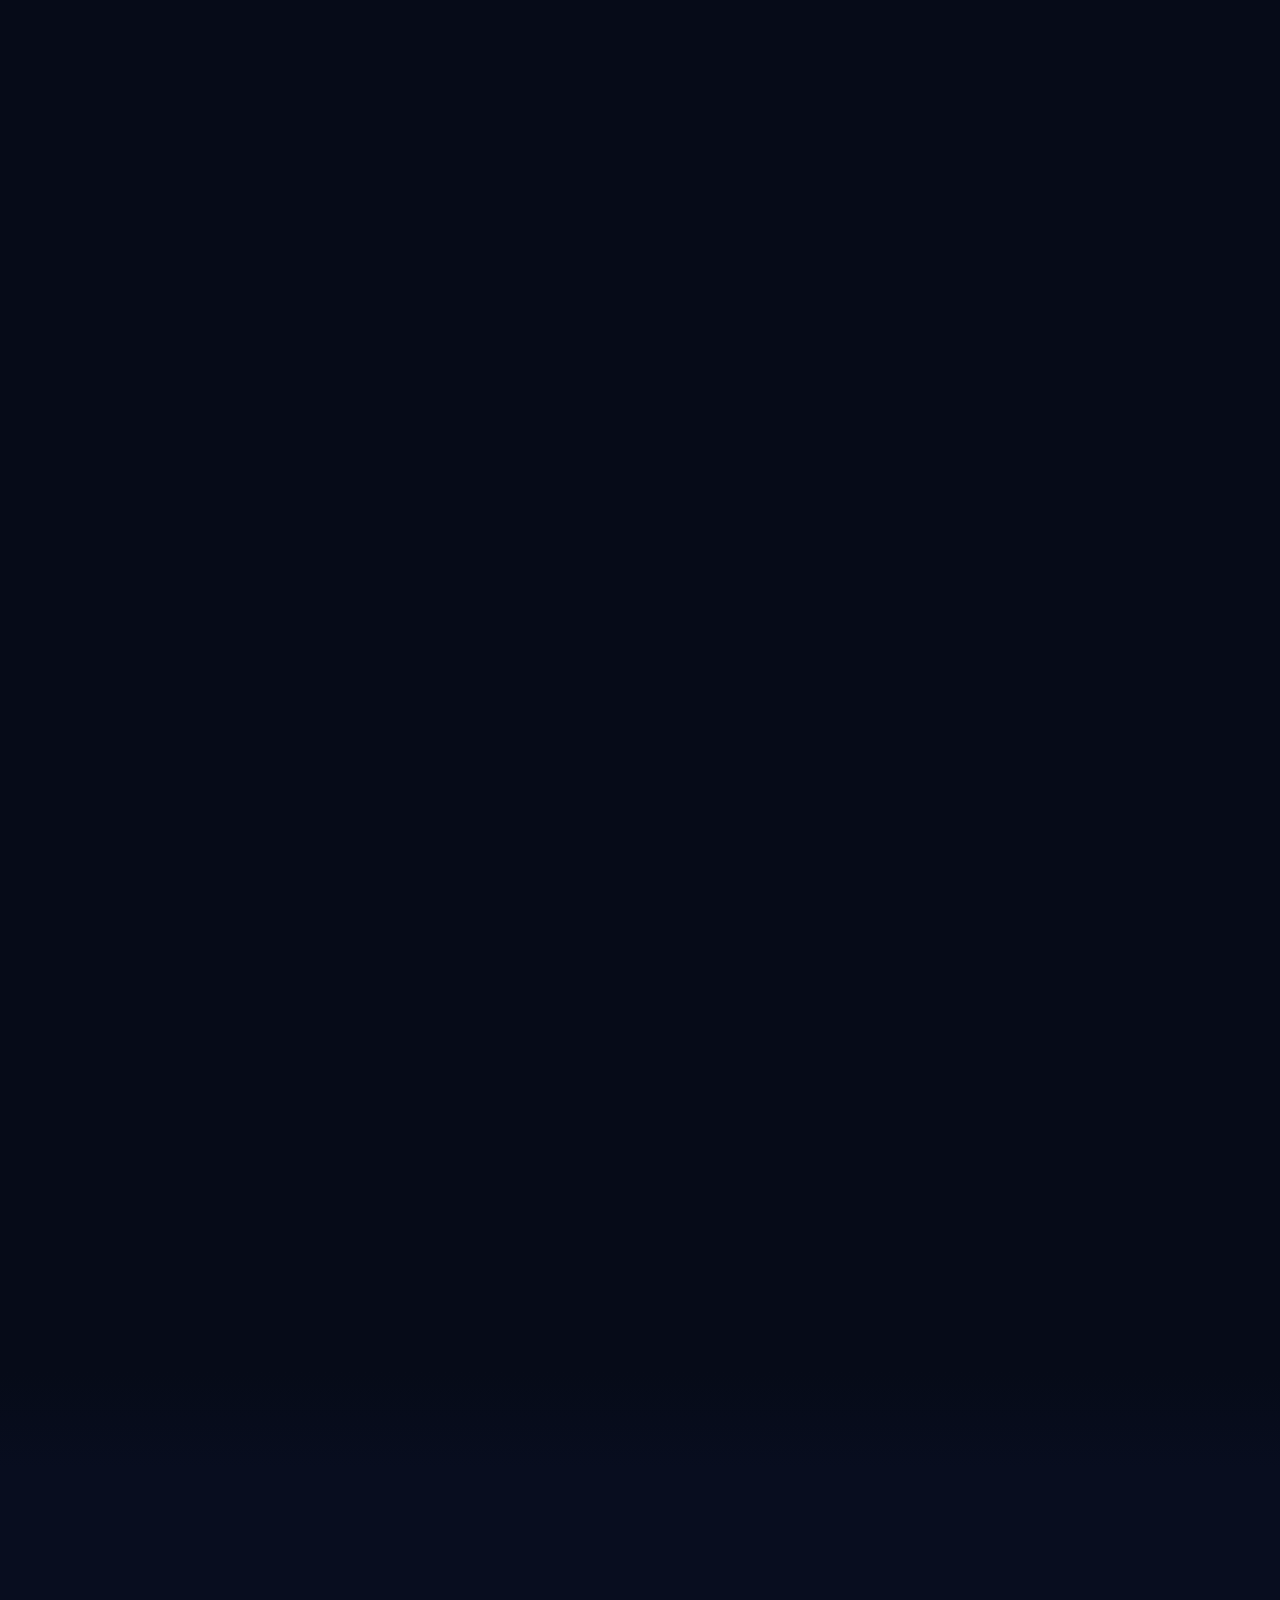
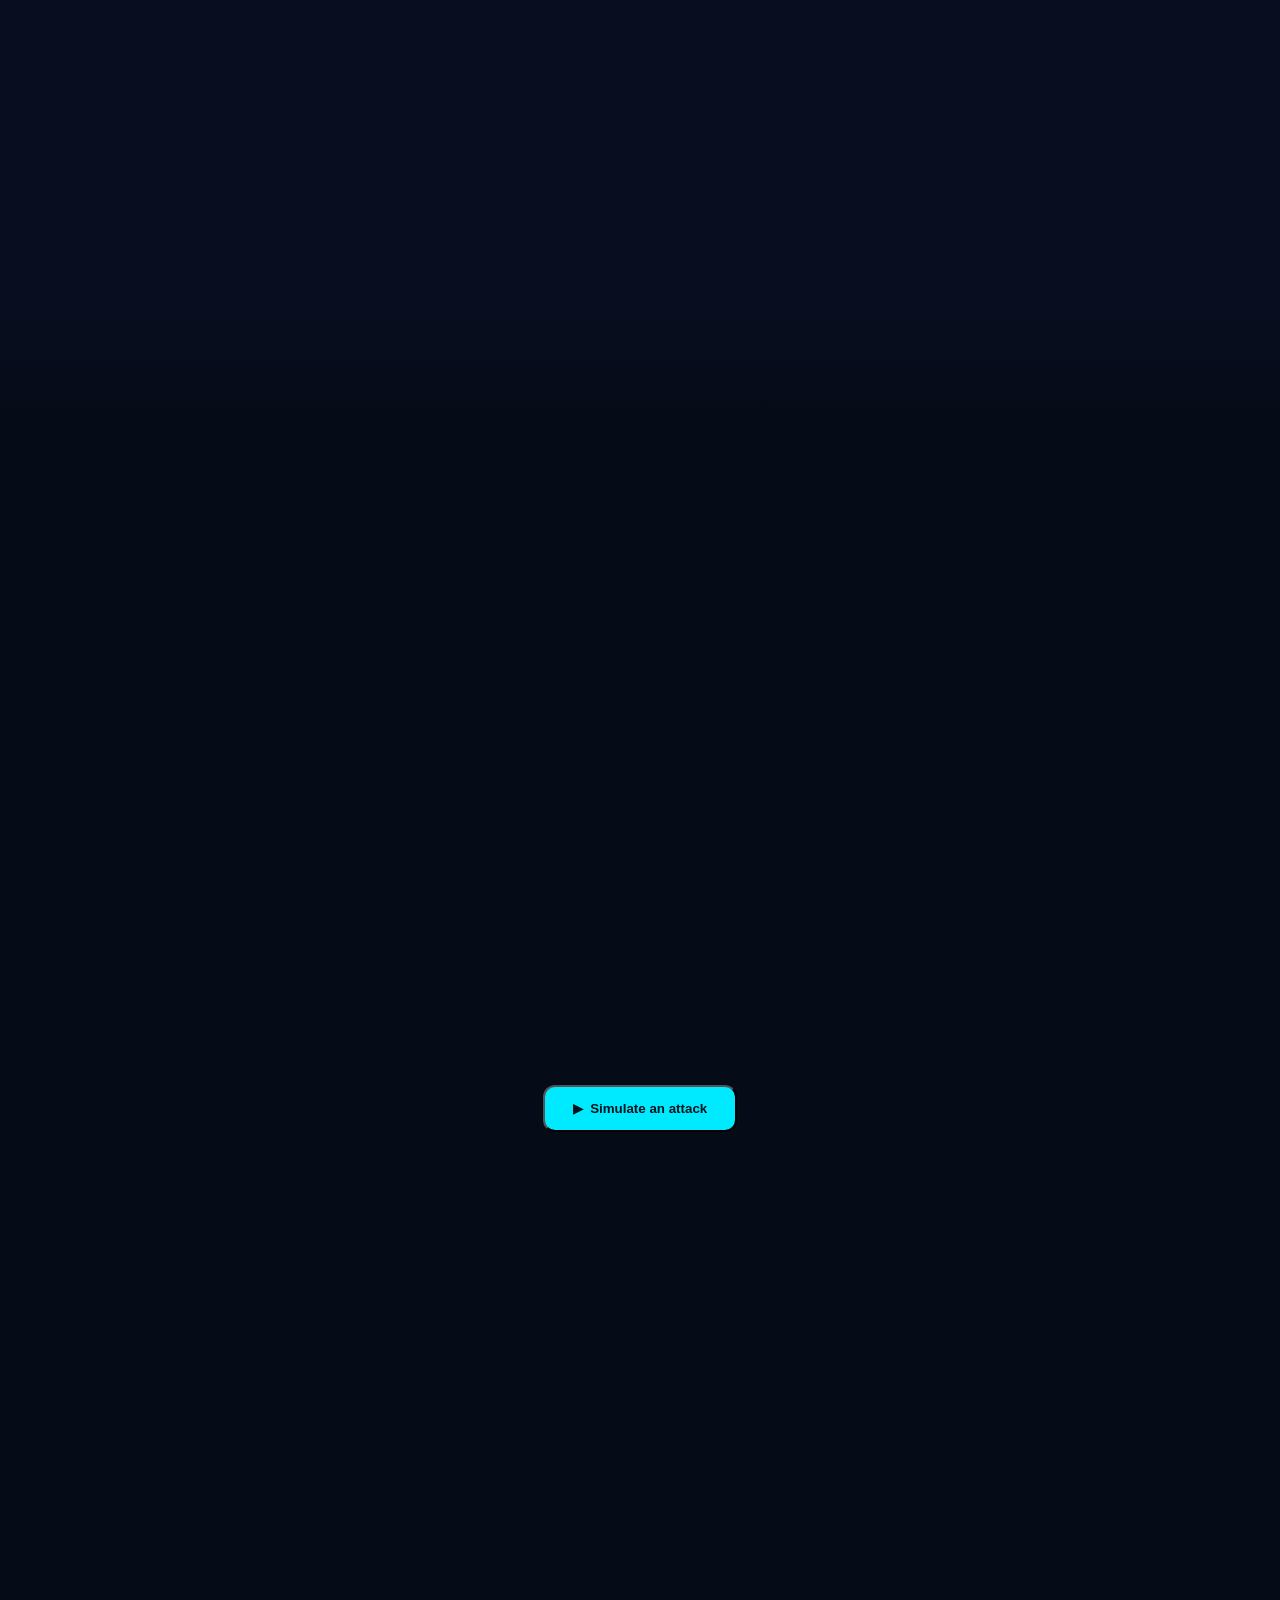
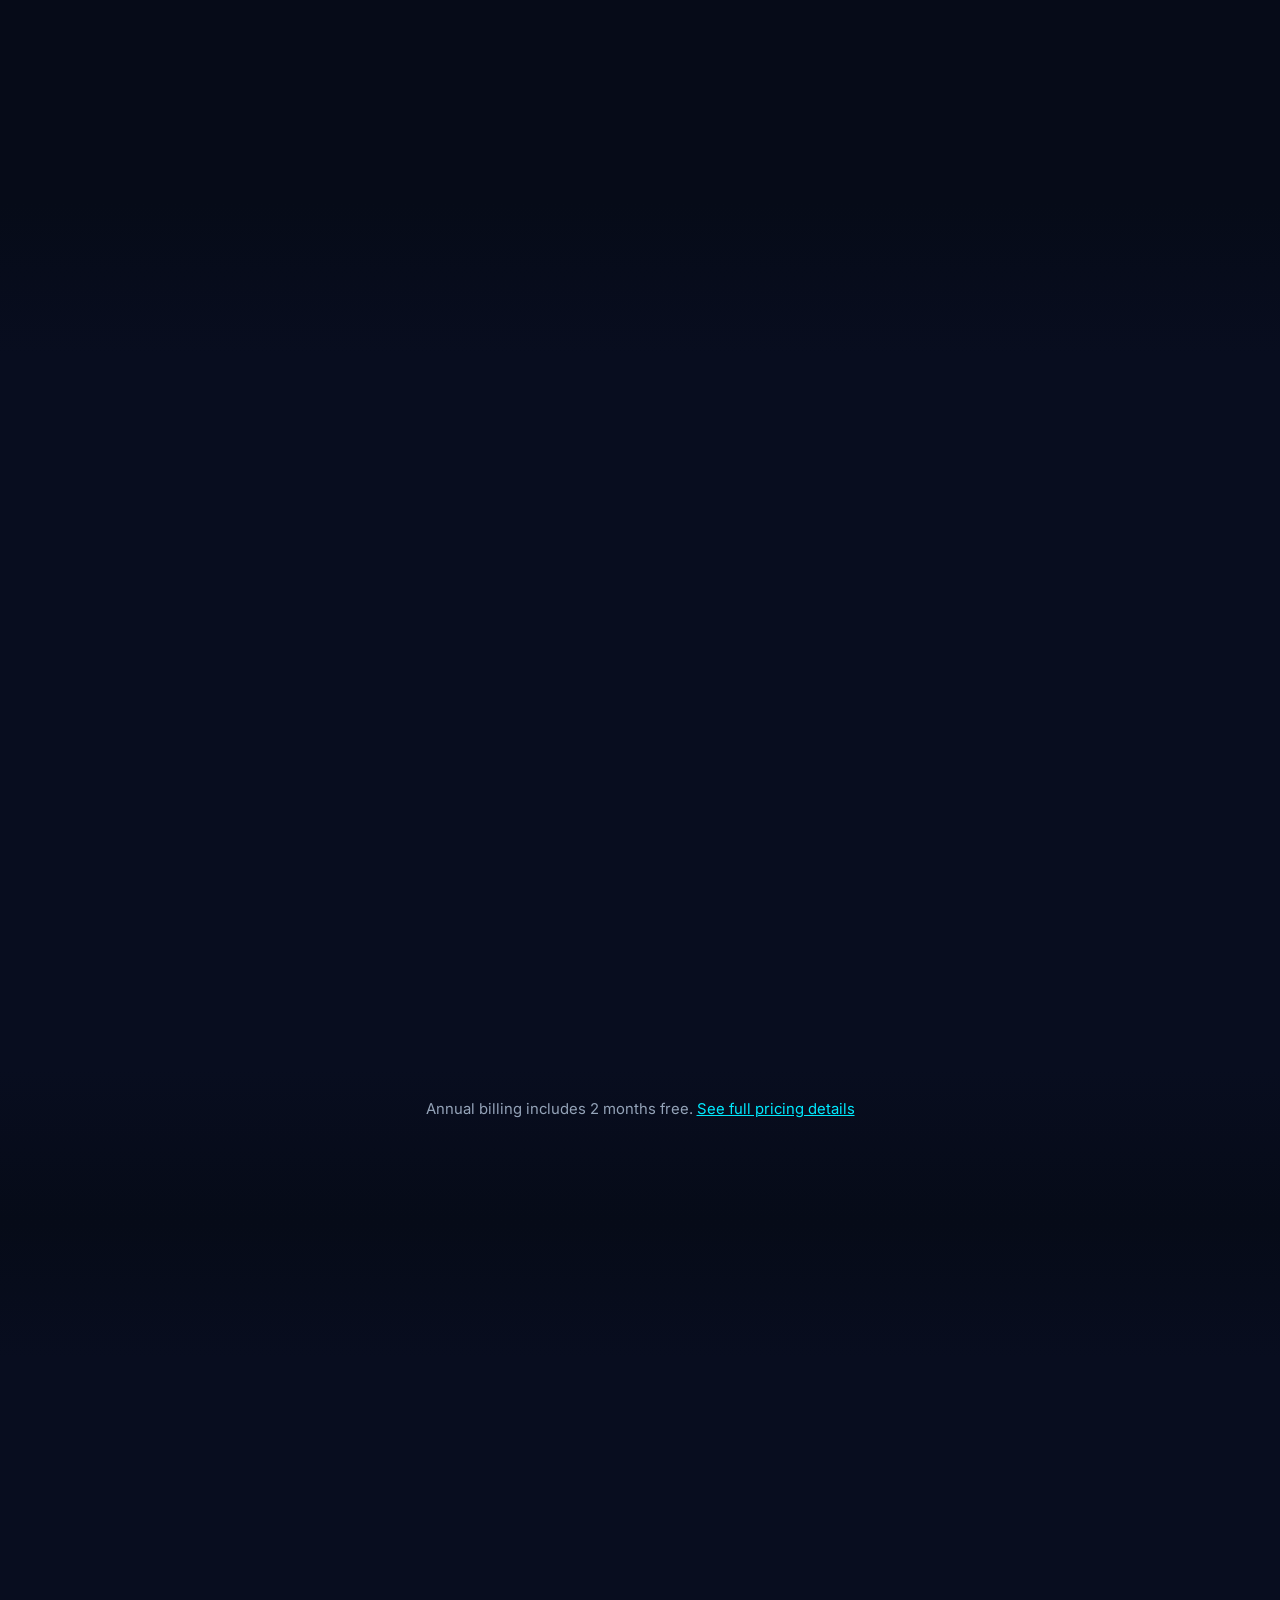
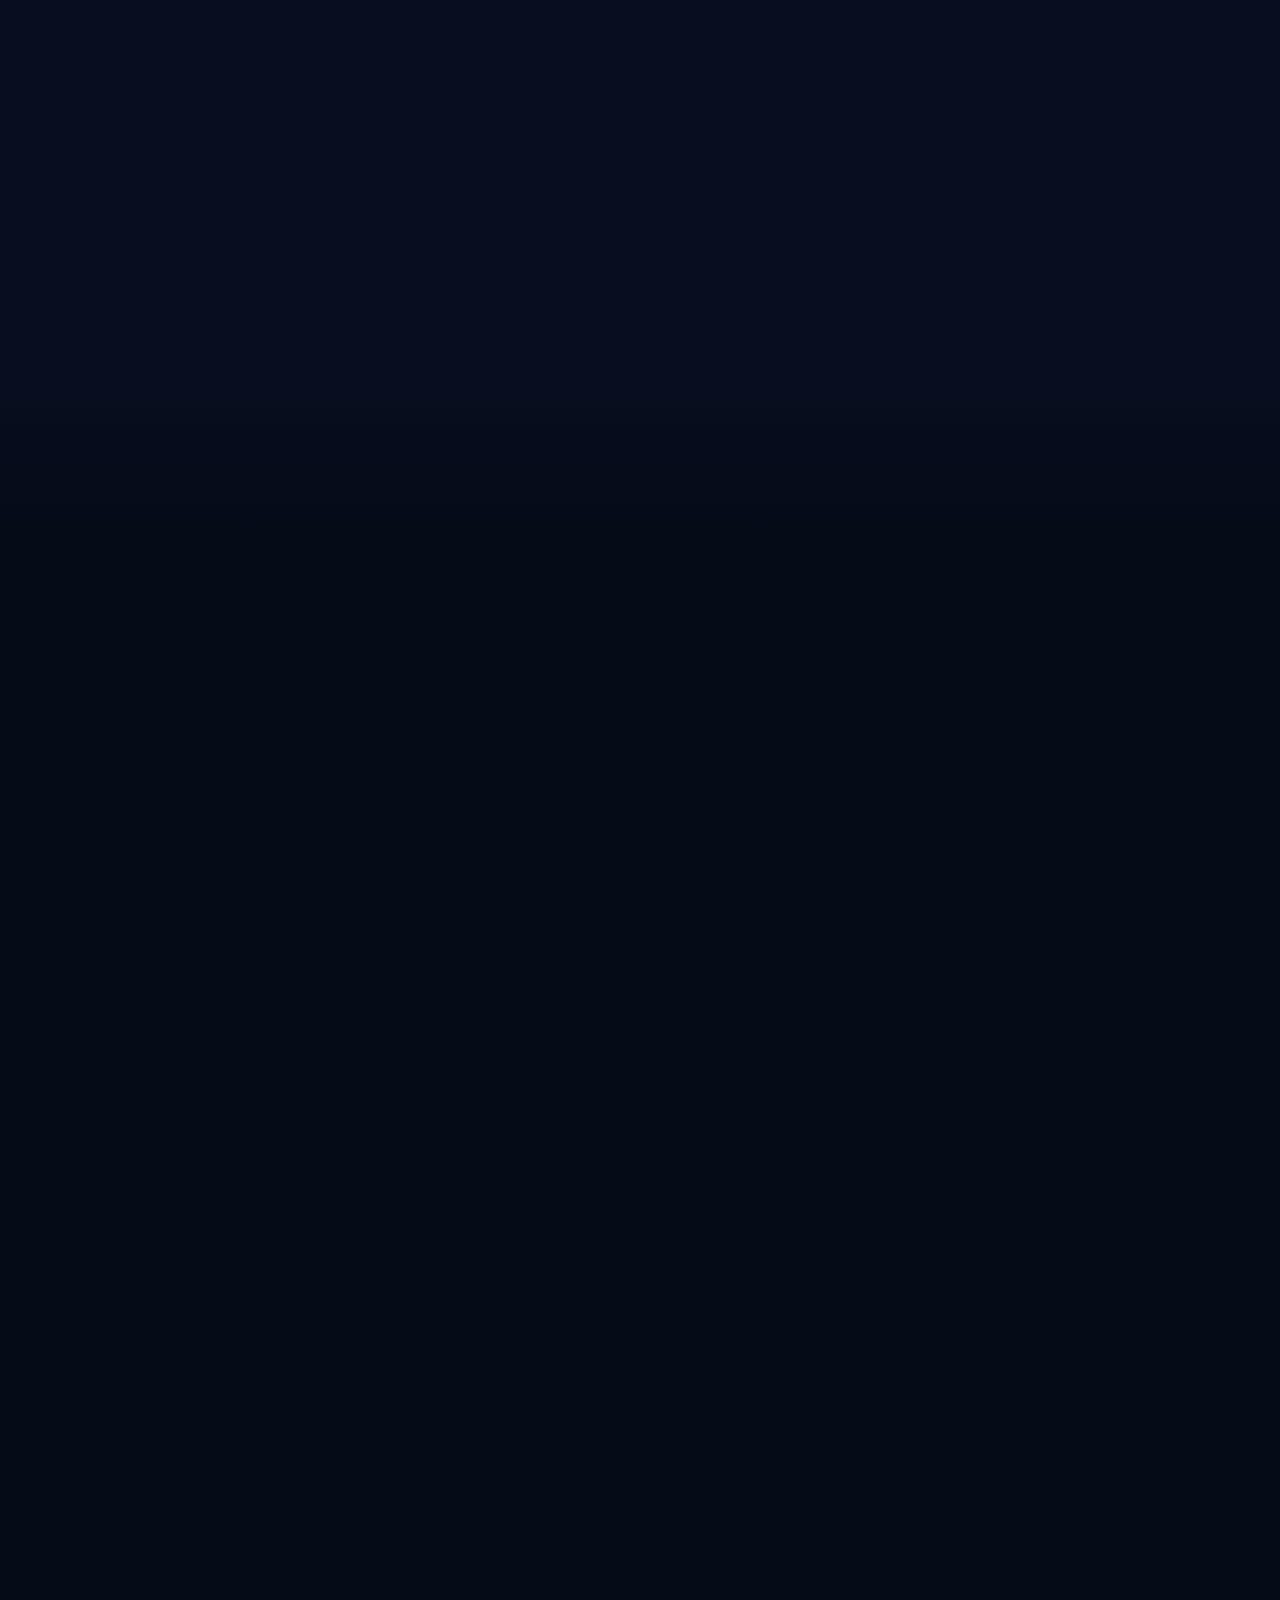
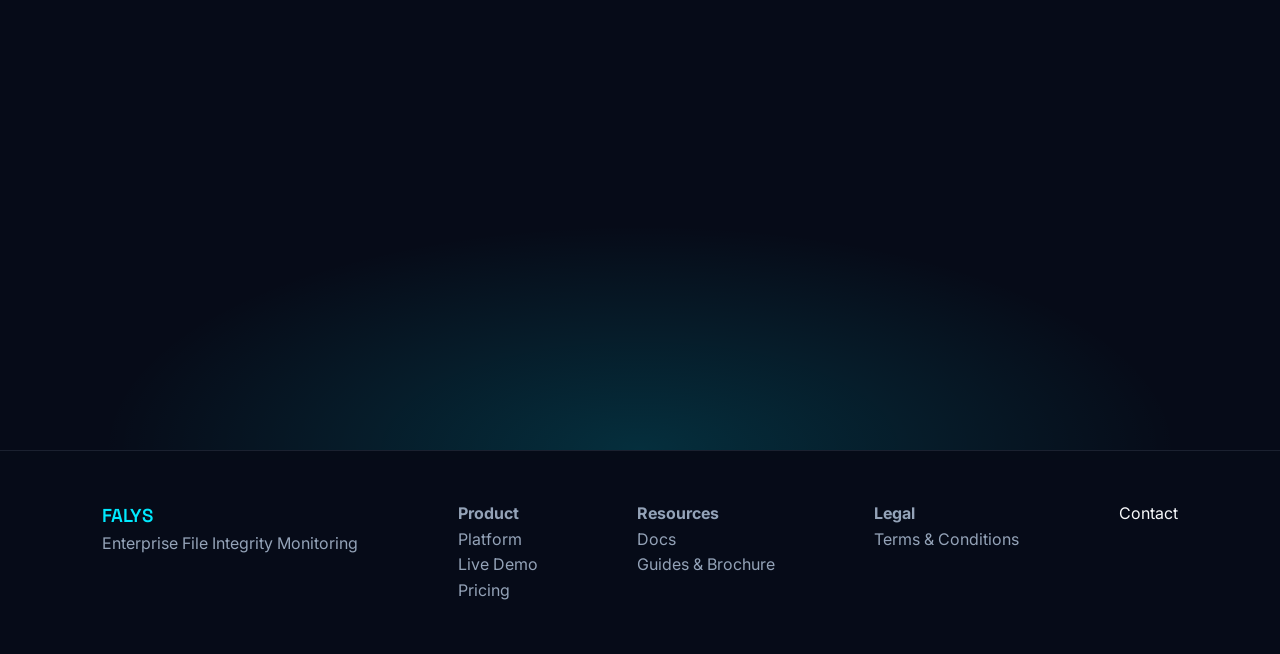
==== commit 62e1898a: "Update index.html" ====
--- a/index.html
+++ b/index.html
@@ -13,6 +13,7 @@
     </script>
 
     <meta charset="UTF-8">
+    <meta name="theme-color" content="#060b18">
     <meta name="viewport" content="width=device-width, initial-scale=1.0">
 
     <title>FALYS | Know who changed your critical files, the moment it happens</title>
@@ -1175,6 +1176,35 @@
 .lp-plan.hot{box-shadow:0 0 0 1px #00eaff,0 30px 80px rgba(0,234,255,.12)}
 .lp-final::before{background:radial-gradient(ellipse 60% 60% at 50% 100%,rgba(0,234,255,.16),transparent 70%)}
 @media(prefers-reduced-motion:reduce){.lp-w,.lp-hero .tag,.lp-hero .lp-sub,.lp-hero .lp-cta-row,.lp-hero .lp-micro{opacity:1;animation:none}.lp-hero-visual .lp-shot{animation:none}}
+
+/* ===== MOBILE NAV + SIMULATOR ===== */
+.lp-burger{display:none;background:none;border:1px solid #2a3a57;border-radius:10px;width:44px;height:44px;cursor:pointer;position:relative}
+.lp-burger i,.lp-burger i::before,.lp-burger i::after{content:"";position:absolute;left:12px;right:12px;height:2px;background:#e2e8f0;border-radius:2px;transition:.3s}
+.lp-burger i{top:21px}.lp-burger i::before{left:0;right:0;top:-7px}.lp-burger i::after{left:0;right:0;top:7px}
+.navbar.open .lp-burger i{background:transparent}.navbar.open .lp-burger i::before{top:0;transform:rotate(45deg)}.navbar.open .lp-burger i::after{top:0;transform:rotate(-45deg)}
+@media(max-width:860px){
+.navbar{flex-direction:row!important;justify-content:space-between;align-items:center;padding-left:5%;padding-right:5%}
+.lp-burger{display:block}
+.navbar .nav-links{display:none!important;position:fixed;top:72px;left:0;right:0;flex-direction:column;gap:0;padding:12px 5% 22px;background:rgba(6,11,24,.98);border-bottom:1px solid #182236;z-index:300}
+.navbar.open .nav-links{display:flex!important}
+.navbar .nav-links a{padding:15px 4px;border-bottom:1px solid #121b2d;font-size:1.05rem}
+.navbar .nav-links a.lp-nav-cta{margin-top:14px;text-align:center;border:0}}
+@media(max-width:600px){.lp-hero h1{font-size:2.15rem}.lp-section{padding:60px 0}.lp-head{margin-bottom:38px}.lp-compare th,.lp-compare td{padding:13px 14px}.lp-faq summary{padding:18px 48px 18px 18px}}
+.lp-sim{max-width:980px;margin:0 auto;display:grid;grid-template-columns:1.3fr 1fr;gap:22px}
+.lp-term{background:#050912;border:1px solid #182236;border-radius:14px;overflow:hidden;font-family:ui-monospace,Menlo,Consolas,monospace;font-size:.82rem}
+.lp-term .t{padding:11px 16px;background:#0a111f;border-bottom:1px solid #182236;color:#64748b;font-size:.74rem;display:flex;justify-content:space-between}
+.lp-feed{min-height:250px;padding:14px 16px;display:grid;gap:9px;align-content:start}
+.lp-feed p{color:#cbd5e1;animation:lpUp .5s both;word-break:break-word}
+.lp-feed p em{font-style:normal;color:#64748b;margin-right:10px}.lp-feed p b{color:#fb923c}.lp-feed p.r b{color:#f87171}.lp-feed p.ok b{color:#22c55e}
+.lp-feed .idle{color:#475569}
+.lp-gauge{background:#0a111f;border:1px solid #182236;border-radius:14px;padding:26px;display:flex;flex-direction:column;justify-content:center;gap:16px}
+.lp-gauge small{letter-spacing:.12em;color:#64748b;font-size:.7rem}
+.lp-gauge strong{font-family:"Space Grotesk",sans-serif;font-size:3.4rem;line-height:1;color:#fff}
+.lp-gauge .m{height:8px;border-radius:5px;background:#17213a;overflow:hidden}
+.lp-gauge .m span{display:block;height:100%;width:0;background:#22c55e;transition:width .9s cubic-bezier(.2,.7,.2,1),background .5s}
+.lp-gauge .lv{font-weight:700;color:#22c55e;transition:color .5s}
+.lp-sim-cta{text-align:center;margin-top:26px}
+@media(max-width:800px){.lp-sim{grid-template-columns:1fr}.lp-feed{min-height:220px}}
 </style>
 
     <link rel="icon" href="data:image/svg+xml,%3Csvg xmlns='http://www.w3.org/2000/svg' viewBox='0 0 64 64'%3E%3Cdefs%3E%3ClinearGradient id='g' x1='0' y1='0' x2='1' y2='1'%3E%3Cstop offset='0' stop-color='%2300eaff'/%3E%3Cstop offset='1' stop-color='%23a855f7'/%3E%3C/linearGradient%3E%3C/defs%3E%3Crect width='64' height='64' rx='14' fill='url(%23g)'/%3E%3Ctext x='32' y='46' font-family='Arial' font-weight='900' font-size='40' text-anchor='middle' fill='%23020617'%3EF%3C/text%3E%3C/svg%3E">
@@ -1196,6 +1226,8 @@
         <div class="logo-box">F</div>
         <span>FALYS</span>
     </div>
+
+    <button class="lp-burger" aria-label="Menu" aria-expanded="false"><i></i></button>
 
     <div class="nav-links">
         <a href="index.html">Home</a>
@@ -1615,6 +1647,11 @@
 </section>
 
 
+<section class="lp-section"><div class="lp-wrap"><div class="lp-head lp-reveal"><p class="tag">TRY IT RIGHT HERE</p><h2>Watch FALYS catch an attack, <span class="lp-grad">step by step.</span></h2><p>A short simulation with sample data. No install, no sign-up.</p></div>
+<div class="lp-sim lp-reveal"><div class="lp-term"><div class="t"><span>WEB-01 · live event feed</span><span>SIMULATION</span></div><div class="lp-feed" id="lpFeed"><p class="idle">Waiting for events… press “Simulate an attack”.</p></div></div>
+<div class="lp-gauge"><small>CURRENT RISK</small><strong id="lpScore">0</strong><div class="m"><span id="lpMeter"></span></div><div class="lv" id="lpLevel">Legitimate</div><small id="lpNote">No alerts sent</small></div></div>
+<div class="lp-sim-cta"><button class="btn primary" id="lpSimBtn" data-cta="inline_simulate">▶&nbsp; Simulate an attack</button></div></div></section>
+
 <!-- ================= LIVE DEMO BAND ================= -->
 
 <section class="lp-section">
@@ -1904,42 +1941,4 @@
     box.addEventListener("click", closeBox);
     document.addEventListener("keydown", (e) => { if (e.key === "Escape") closeBox(); });
 
-    /* ---------- scroll depth (25 / 50 / 75 / 100) ---------- */
-    const marks = [25, 50, 75, 100];
-    const fired = new Set();
-
-    window.addEventListener("scroll", () => {
-        const h = document.documentElement;
-        const pct = Math.round((h.scrollTop + window.innerHeight) / h.scrollHeight * 100);
-        marks.forEach((m) => {
-            if (pct >= m && !fired.has(m)) {
-                fired.add(m);
-                track("scroll_depth", { percent: m, page: "home" });
-            }
-        });
-    }, { passive: true });
-
-});
-
-
-document.addEventListener("DOMContentLoaded",()=>{
-const pr=document.getElementById("lpProg");
-addEventListener("scroll",()=>{const d=document.documentElement;pr.style.width=(d.scrollTop/(d.scrollHeight-innerHeight)*100)+"%"},{passive:true});
-document.querySelectorAll(".lp-count").forEach(el=>{const to=+el.dataset.to;let done=false;
-new IntersectionObserver((e,o)=>{if(e[0].isIntersecting&&!done){done=true;o.disconnect();const t0=performance.now();
-(function s(t){const p=Math.min((t-t0)/1400,1);el.textContent=Math.round(to*(1-Math.pow(1-p,3)));if(p<1)requestAnimationFrame(s)})(t0)}},{threshold:.5}).observe(el)});
-const sh=document.querySelector(".lp-hero-visual .lp-shot");
-if(sh&&matchMedia("(hover:hover)").matches){sh.parentNode.addEventListener("mousemove",e=>{const r=sh.getBoundingClientRect();const x=(e.clientX-r.left)/r.width-.5,y=(e.clientY-r.top)/r.height-.5;sh.style.transform=`rotateY(${x*8}deg) rotateX(${-y*6}deg)`});
-sh.parentNode.addEventListener("mouseleave",()=>sh.style.transform="")}
-});
-
-document.addEventListener("DOMContentLoaded",()=>{
-const I={"⏱":'<circle cx="12" cy="13" r="8"/><path d="M12 9v4l2 2M9 3h6"/>',"❓":'<circle cx="12" cy="8" r="4"/><path d="M4 21c0-4 4-6 8-6s8 2 8 6"/>',"🔊":'<path d="M6 16v-5a6 6 0 1 1 12 0v5l2 2H4zM10 21h4"/>',"🔒":'<rect x="5" y="11" width="14" height="10" rx="2"/><path d="M8 11V8a4 4 0 0 1 8 0v3"/>',"📌":'<path d="M12 3l8 3v6c0 5-3.500 8-8 9-4.500-1-8-4-8-9V6z"/>',"🔑":'<circle cx="8" cy="15" r="4"/><path d="M11 12l9-9M16 7l3 3"/>',"🏠":'<rect x="3" y="4" width="18" height="6" rx="1"/><rect x="3" y="14" width="18" height="6" rx="1"/><path d="M7 7h.01M7 17h.01"/>',"🧾":'<path d="M6 3h8l4 4v14H6zM14 3v4h4M9 13h6M9 17h6"/>',"📦":'<path d="M3 7l9-4 9 4v10l-9 4-9-4zM3 7l9 4 9-4M12 11v10"/>'};
-document.querySelectorAll(".lp-card .ic").forEach(e=>{const k=e.textContent.trim();if(I[k])e.innerHTML='<svg viewBox="0 0 24 24">'+I[k]+'</svg>'});
-let n=0;const wrap=(node)=>{[...node.childNodes].forEach(c=>{if(c.nodeType===3){const f=document.createDocumentFragment();c.textContent.split(/(\s+)/).forEach(t=>{if(!t.trim()){f.append(t);return}const s=document.createElement("span");s.className="lp-w";s.style.animationDelay=(.15+n++*.07)+"s";s.textContent=t;f.append(s)});c.replaceWith(f)}else wrap(c)})};
-const h1=document.querySelector(".lp-hero h1");if(h1)wrap(h1);
-document.querySelectorAll(".lp-reveal").forEach(e=>{const sib=[...e.parentNode.children].filter(x=>x.classList.contains("lp-reveal"));e.style.transitionDelay=Math.min(sib.indexOf(e),5)*90+"ms"});
-const st=document.querySelector(".lp-steps");if(st)new IntersectionObserver((e,o)=>{if(e[0].isIntersecting){st.classList.add("draw");o.disconnect()}},{threshold:.3}).observe(st);
-const f=document.querySelector(".lp-float");
-if(f){const A=[["HIGH RISK","#fb923c","Sensitive file modified outside business hours, 14 changes in 2 minutes."],["CRITICAL","#f87171","Permissions changed on a protected config file by an unverified user."],["SUSPICIOUS","#f59e0b","New executable created in a monitored folder on an unusual host."],["LEGITIMATE","#22c55e","Scheduled backup touched 40 files, matches this host’s normal behavior."]];let k=0;
-setInterval(()=>{f.classList.add("sw");setTimeout(()=>{k=(k+1)%A.length;const b=f.querySelector("b");b.textContent="EXAMPLE ALERT · "+A[k][0];b.style.color=A[k][1];f.style.borderColor=A[k][1]+"88";f.querySelector("span").textContent=A[k][2];f.classList.rem
+    /* ---------- scroll depth (25 / 50 / 75 / 1
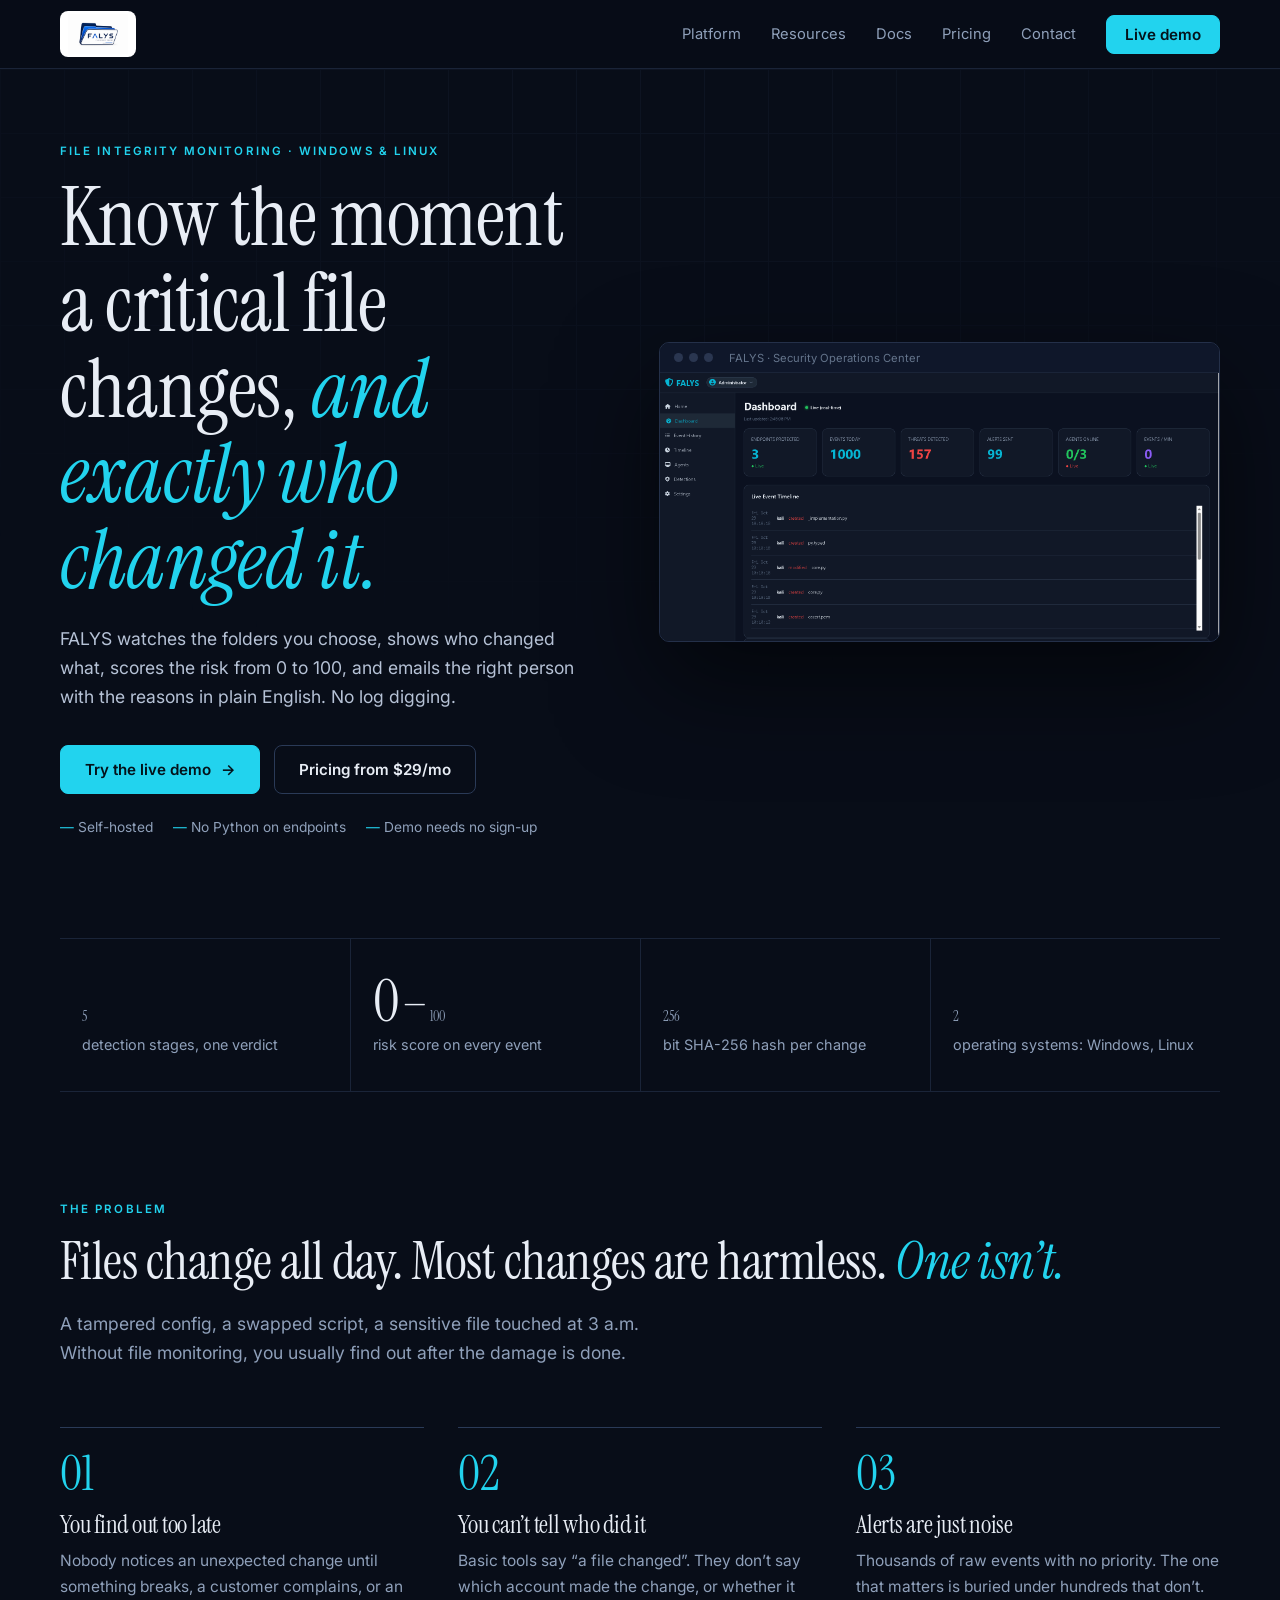
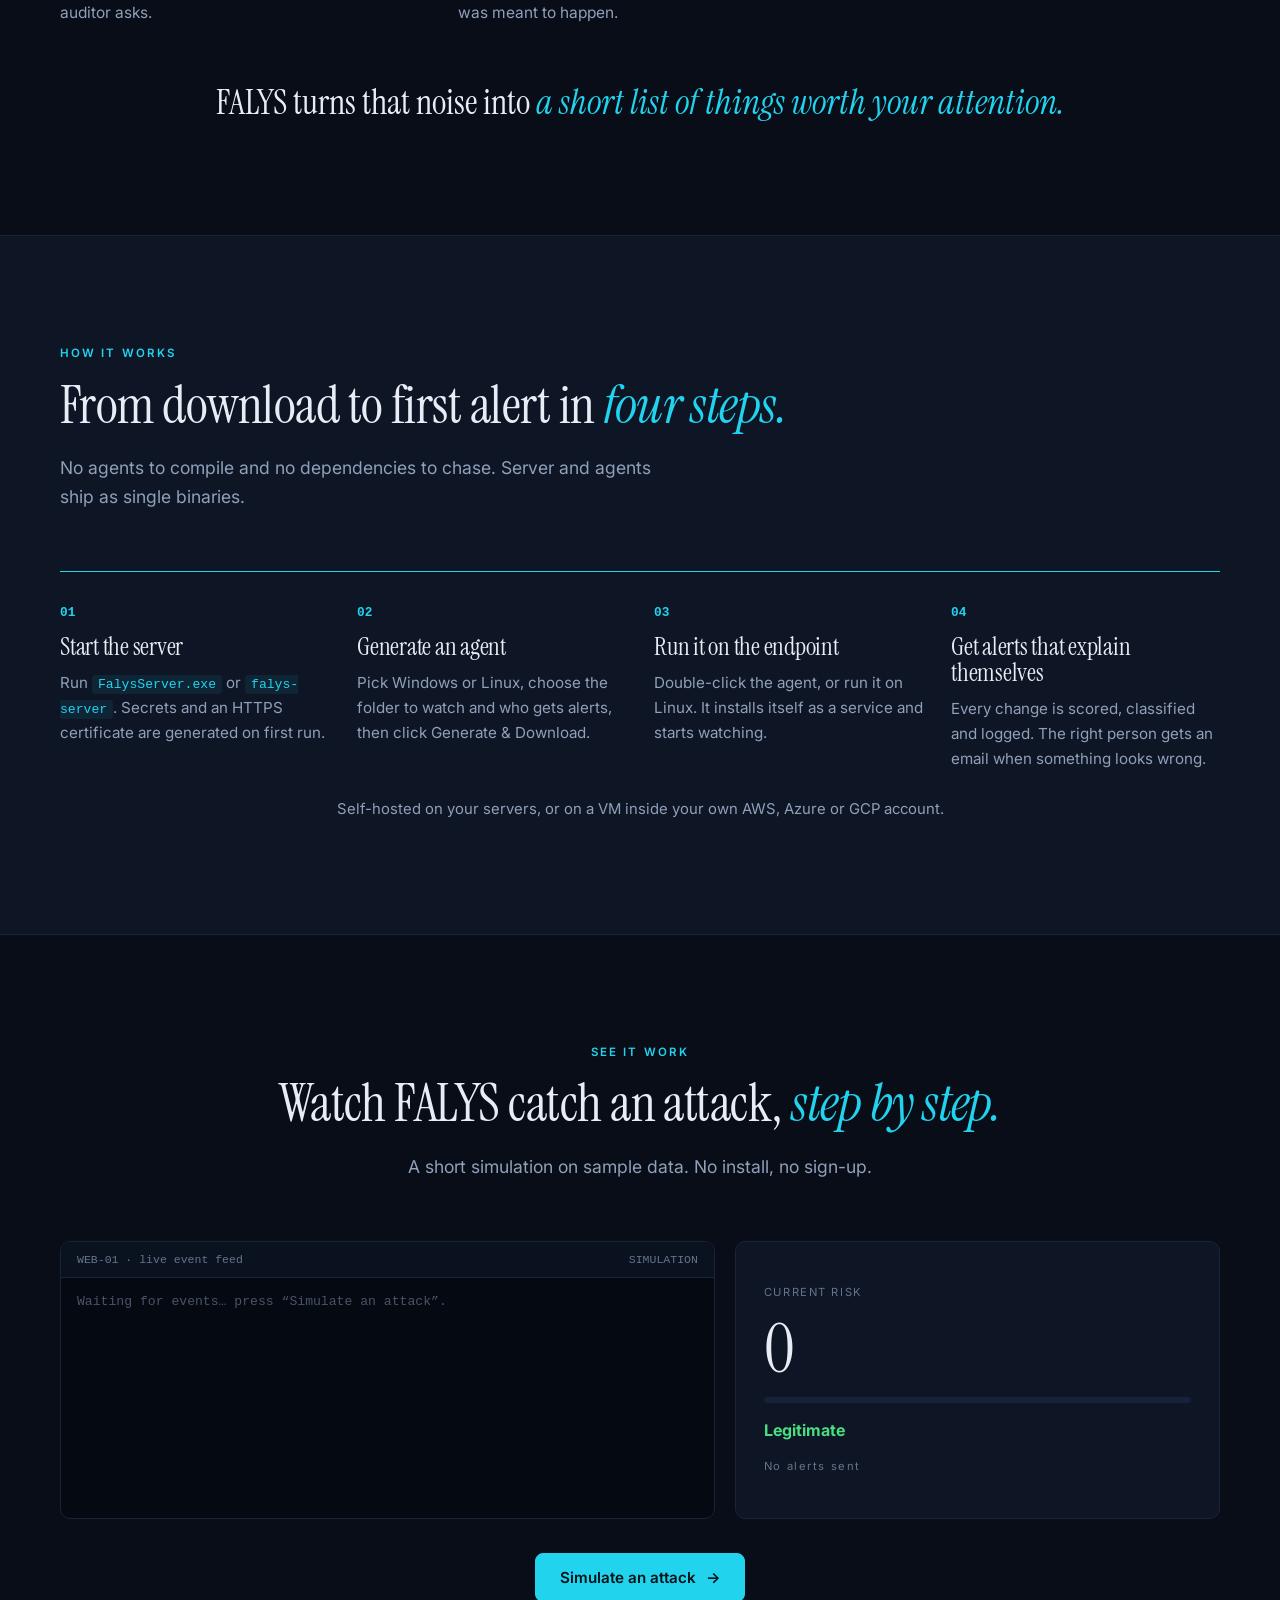
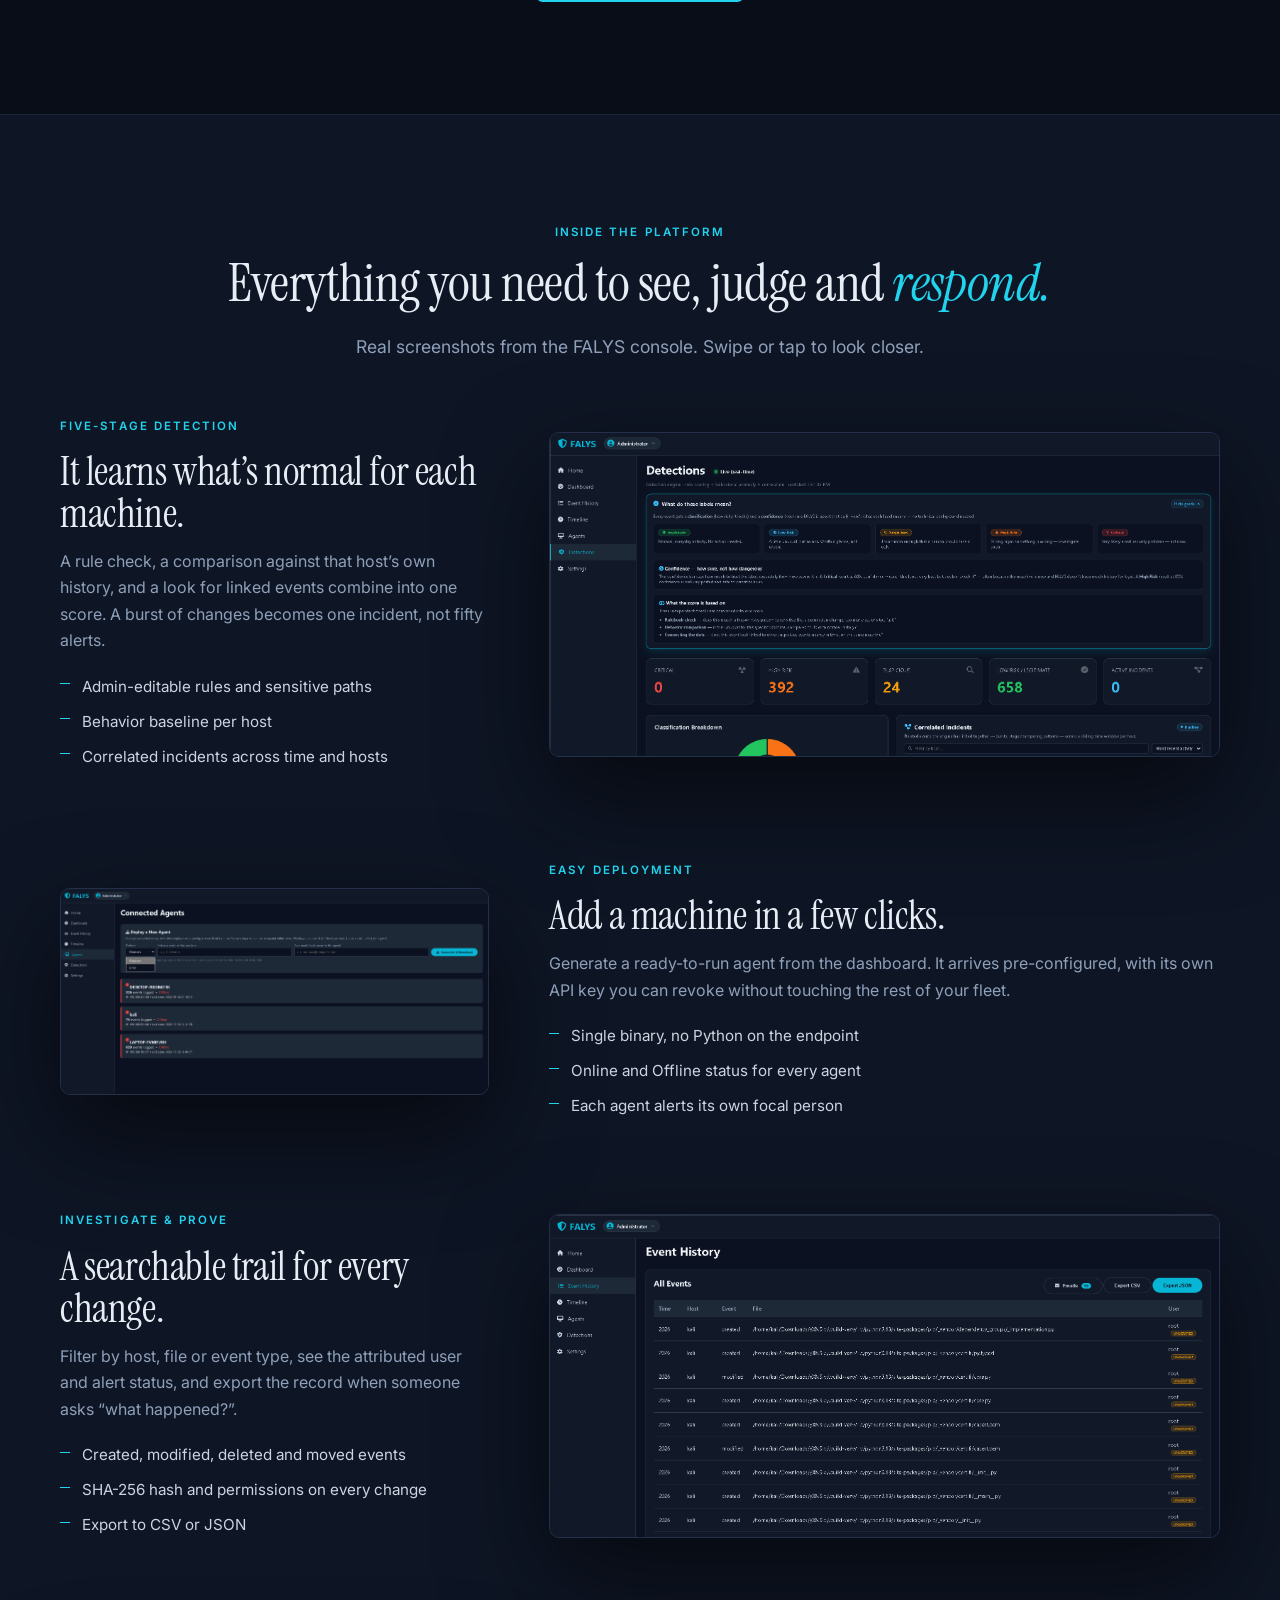
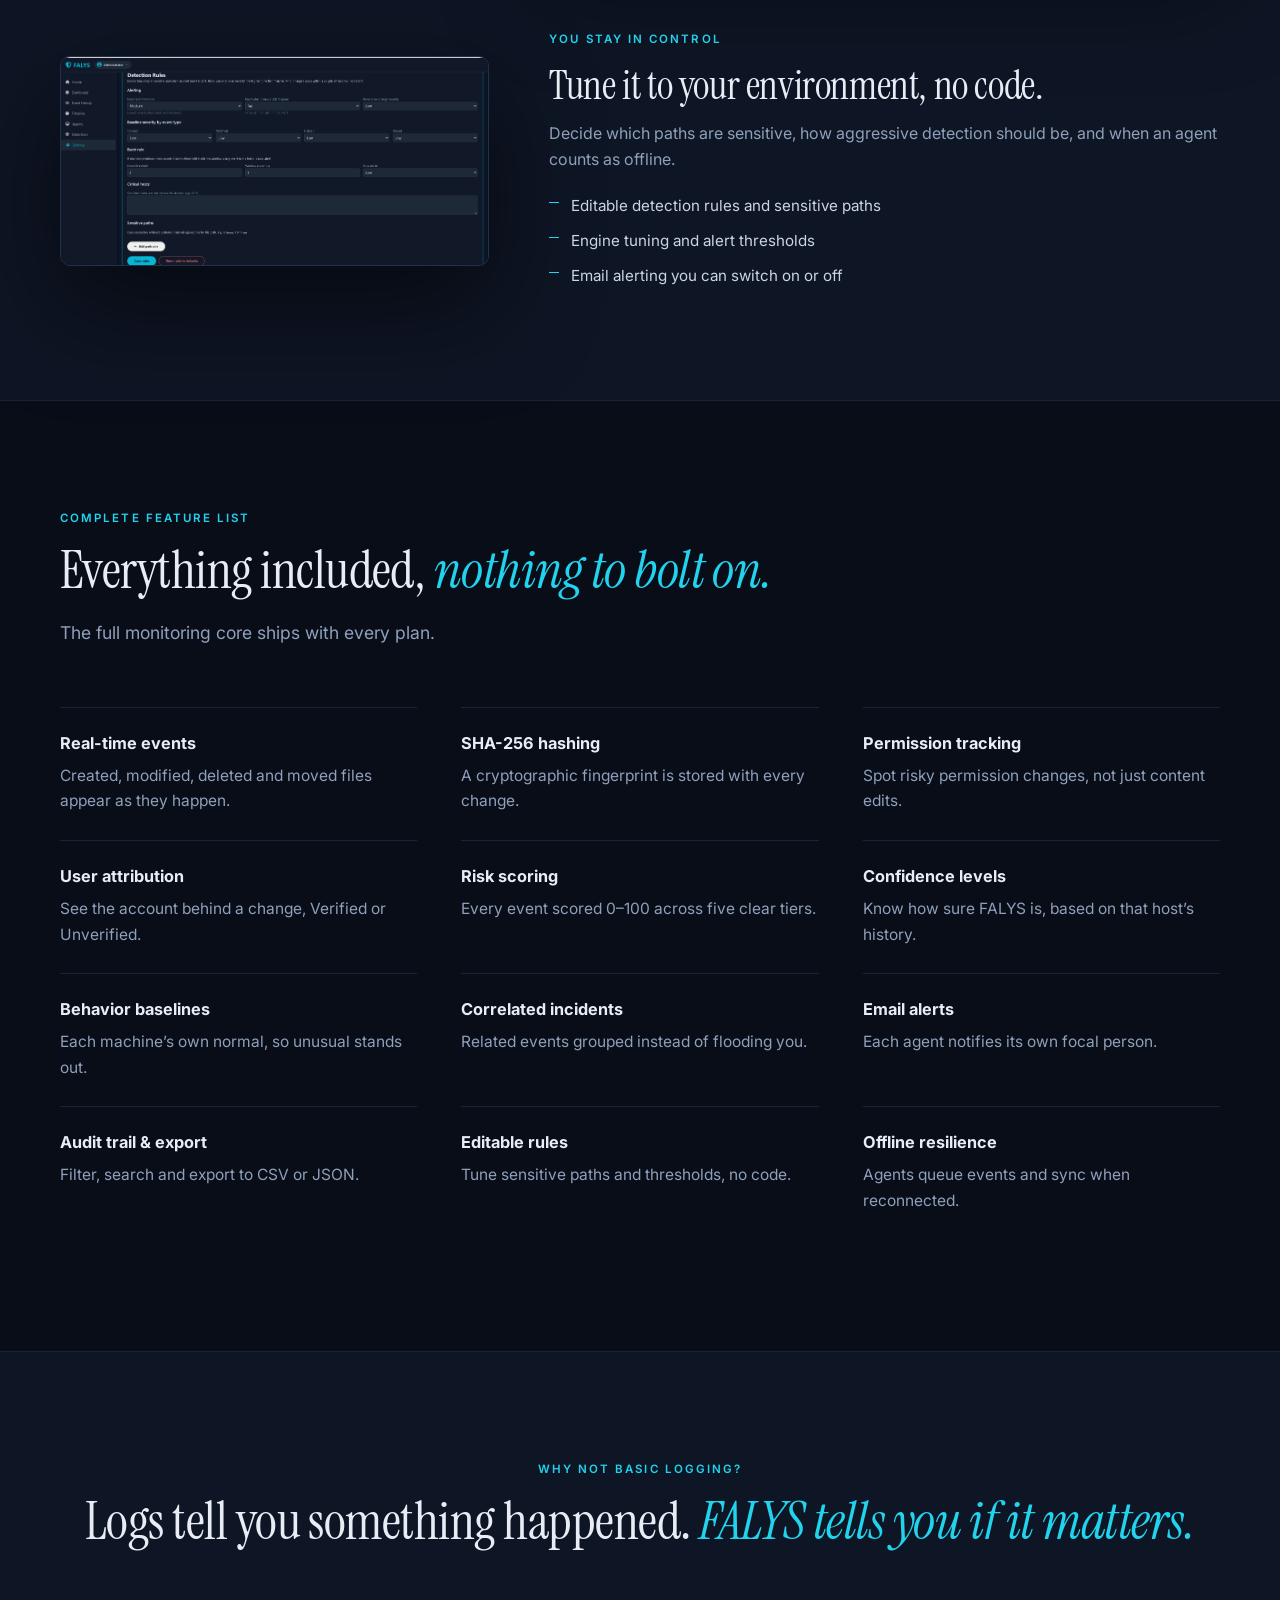
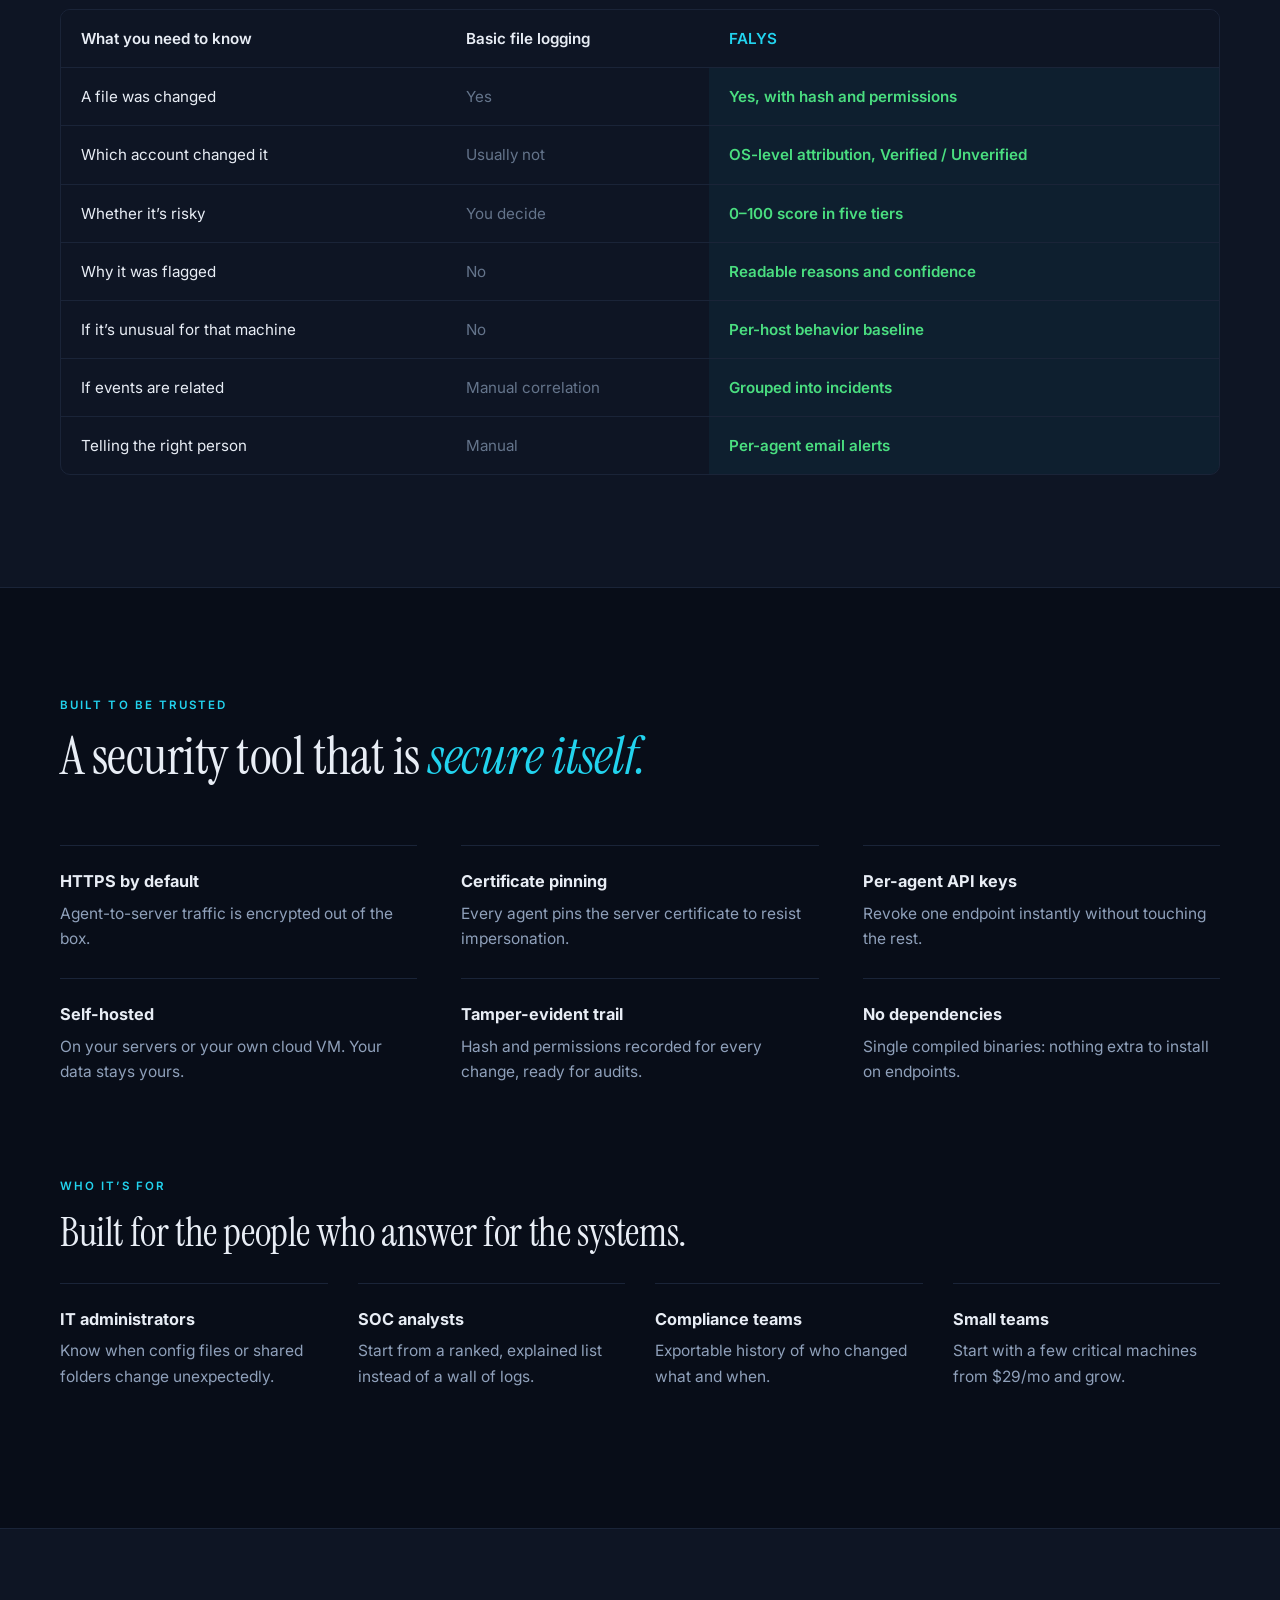
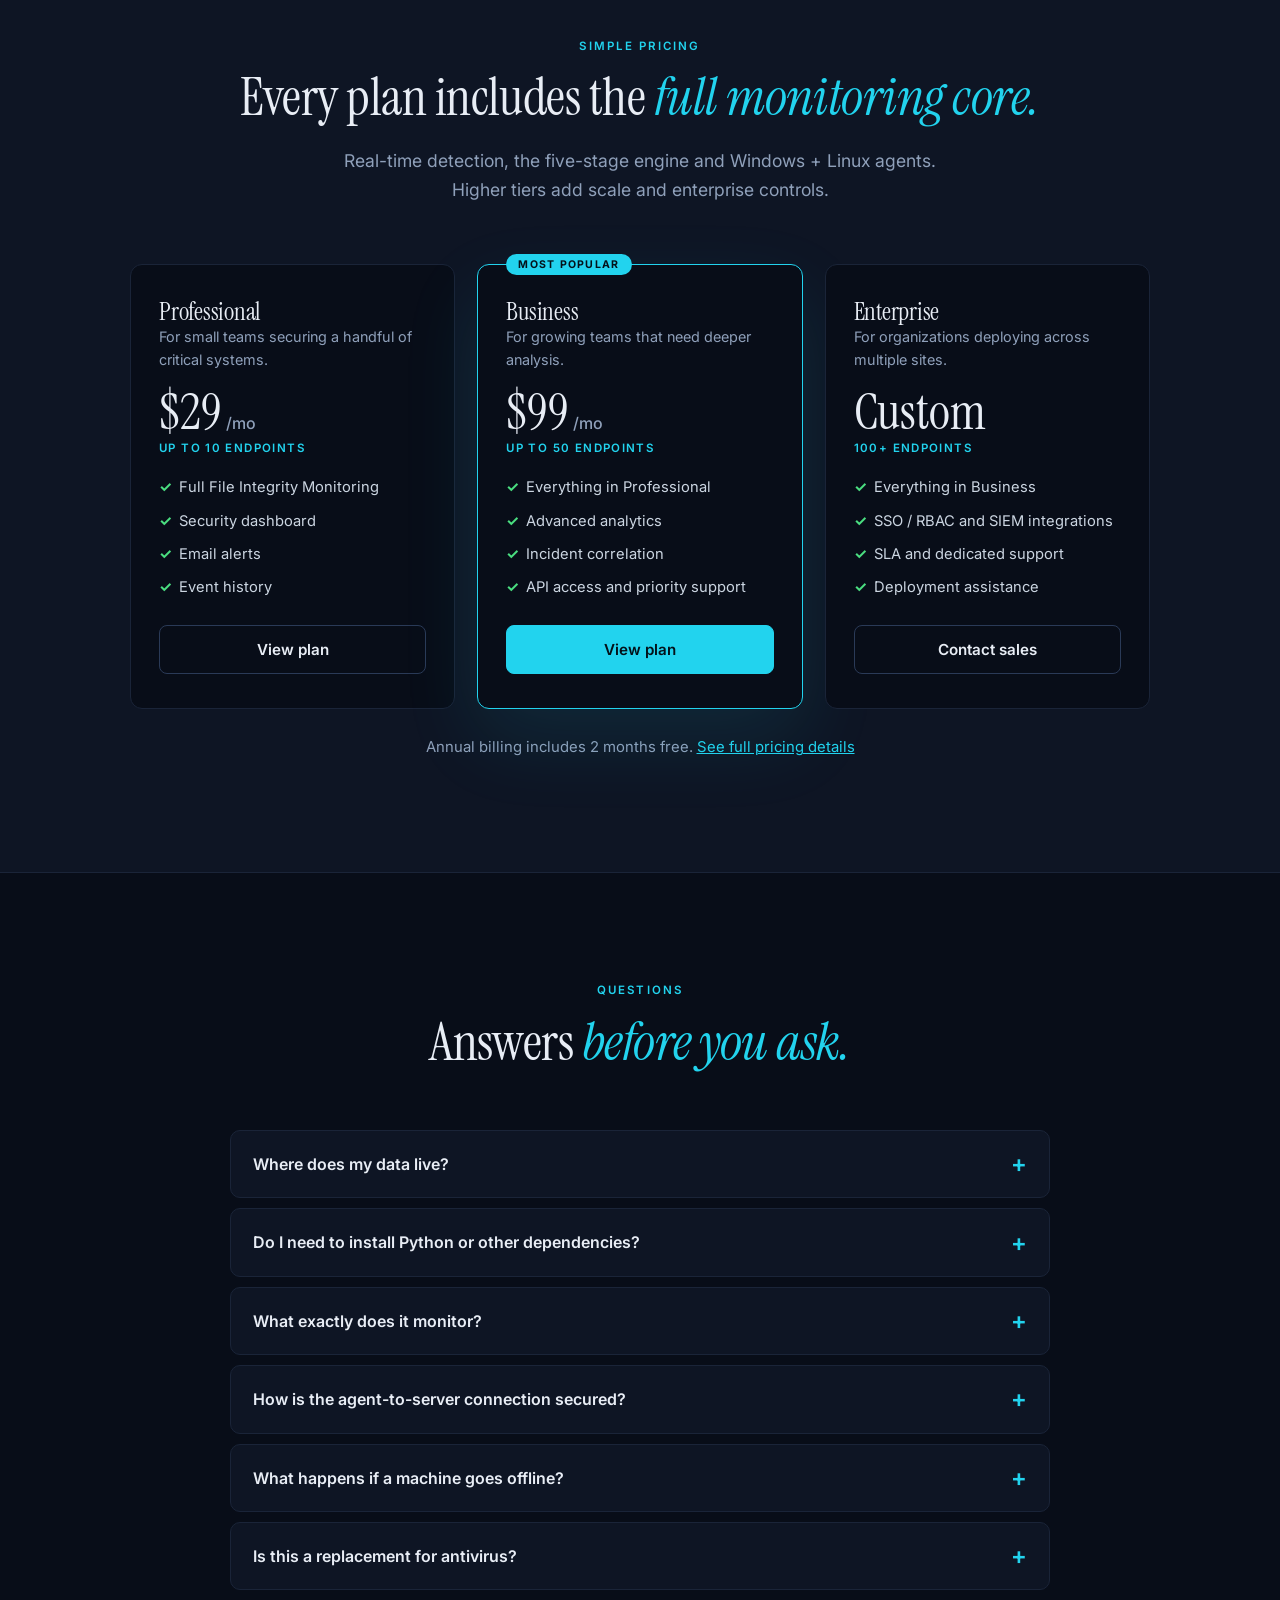
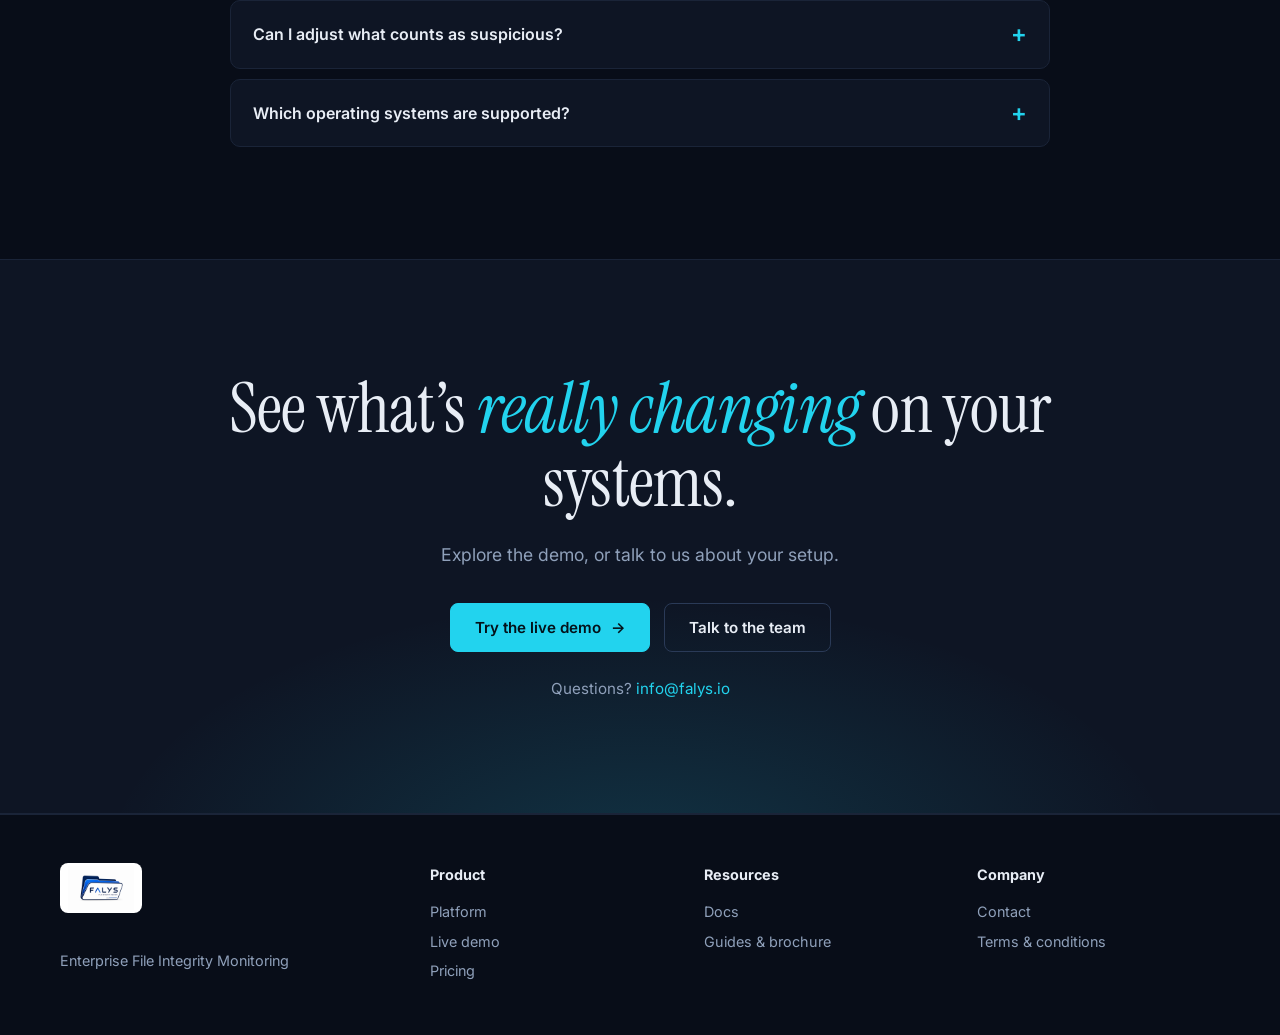
==== commit b22155dd: "Update index.html" ====
--- a/index.html
+++ b/index.html
@@ -1,1944 +1,312 @@
 <!DOCTYPE html>
 <html lang="en">
-
 <head>
-
-    <!-- Google Analytics for FALYS -->
-    <script async src="https://www.googletagmanager.com/gtag/js?id=G-HDEJ5RJ39B"></script>
-    <script>
-        window.dataLayer = window.dataLayer || [];
-        function gtag(){dataLayer.push(arguments);}
-        gtag('js', new Date());
-        gtag('config', 'G-HDEJ5RJ39B');
-    </script>
-
-    <meta charset="UTF-8">
-    <meta name="theme-color" content="#060b18">
-    <meta name="viewport" content="width=device-width, initial-scale=1.0">
-
-    <title>FALYS | Know who changed your critical files, the moment it happens</title>
-    <meta name="description"
-        content="FALYS is a self-hosted File Integrity Monitoring platform for Windows and Linux. See who changed which file, get a 0–100 risk score with reasons, and alert the right person instantly. Try the live demo.">
-
-    <meta property="og:title" content="FALYS | Know who changed your critical files, the moment it happens">
-    <meta property="og:description"
-        content="Self-hosted File Integrity Monitoring for Windows and Linux. Who changed what, how risky it is, and why, explained in plain English.">
-    <meta property="og:type" content="website">
-    <meta property="og:url" content="https://falys.io/">
-
-    <!-- Fonts -->
-    <link rel="preconnect" href="https://fonts.googleapis.com">
-    <link rel="preconnect" href="https://fonts.gstatic.com" crossorigin>
-
-    <link href="https://fonts.googleapis.com/css2?family=Inter:wght@400;500;600;700;800&family=Space+Grotesk:wght@500;600;700&display=swap"
-        rel="stylesheet">
-
-    <!-- Styles -->
-    <link rel="stylesheet" href="css/style.css">
-    <link rel="stylesheet" href="css/animations.css">
-    <link rel="stylesheet" href="css/responsive.css">
-    <style>
-/* =====================================================
-   FALYS LANDING PAGE — conversion layout
-   Additive only: every class is prefixed `lp-`, so this file
-   never overrides style.css / animations.css / responsive.css.
-   Reuses the existing tokens (--cyan, --blue, --purple, --card,
-   --border, --muted, --radius).
-   ===================================================== */
-
-:root {
-    --lp-green: #22c55e;
-    --lp-amber: #f59e0b;
-    --lp-orange: #fb923c;
-    --lp-red: #f87171;
-    --lp-max: 1180px;
-}
-
-.lp-wrap {
-    width: 90%;
-    max-width: var(--lp-max);
-    margin: 0 auto;
-}
-
-.lp-section {
-    padding: 100px 0;
-}
-
-.lp-section.alt {
-    background: linear-gradient(180deg, rgba(8, 13, 31, 0), var(--bg-secondary) 15%, var(--bg-secondary) 85%, rgba(8, 13, 31, 0));
-}
-
-.lp-head {
-    text-align: center;
-    max-width: 760px;
-    margin: 0 auto 56px;
-}
-
-.lp-head .tag {
-    margin-bottom: 16px;
-}
-
-.lp-head h2 {
-    font-size: clamp(2rem, 4.2vw, 3rem);
-    line-height: 1.12;
-    margin-bottom: 18px;
-}
-
-.lp-head p {
-    font-size: 1.08rem;
-}
-
-.lp-grad {
-    background: linear-gradient(90deg, var(--cyan), var(--purple));
-    -webkit-background-clip: text;
-    background-clip: text;
-    color: transparent;
-}
-
-/* ---------- nav CTA ---------- */
-.nav-links a.lp-nav-cta {
-    color: #020617;
-    background: linear-gradient(135deg, var(--cyan), var(--blue));
-    padding: 8px 18px;
-    border-radius: 10px;
-    font-weight: 600;
-}
-
-.nav-links a.lp-nav-cta:hover {
-    color: #020617;
-    box-shadow: 0 8px 24px rgba(0, 234, 255, .25);
-}
-
-/* ---------- HERO ---------- */
-.lp-hero {
-    position: relative;
-    padding: 50px 0 90px;
-}
-
-.lp-hero-inner {
-    position: relative;
-    z-index: 2;
-    display: grid;
-    grid-template-columns: 1fr 1fr;
-    gap: 48px;
-    align-items: center;
-}
-
-.lp-hero h1 {
-    font-size: clamp(2.3rem, 4vw, 3.4rem);
-    line-height: 1.1;
-    margin-bottom: 24px;
-}
-
-.lp-hero .lp-sub {
-    font-size: 1.15rem;
-    max-width: 560px;
-    color: #cbd5e1;
-}
-
-.lp-hero .lp-sub strong {
-    color: #fff;
-    font-weight: 600;
-}
-
-.lp-cta-row {
-    display: flex;
-    gap: 14px;
-    flex-wrap: wrap;
-    margin-top: 34px;
-}
-
-.lp-cta-row .btn {
-    display: inline-flex;
-    align-items: center;
-    gap: 8px;
-}
-
-.lp-micro {
-    margin-top: 20px;
-    font-size: .88rem;
-    display: flex;
-    gap: 8px 18px;
-    flex-wrap: wrap;
-}
-
-.lp-micro span::before {
-    content: "✓";
-    color: var(--lp-green);
-    font-weight: 800;
-    margin-right: 7px;
-}
-
-.lp-shot {
-    position: relative;
-    border-radius: 16px;
-    border: 1px solid var(--border);
-    background: #0b1120;
-    box-shadow: 0 30px 90px rgba(0, 234, 255, .14), 0 0 0 1px rgba(255, 255, 255, .02);
-    overflow: hidden;
-}
-
-.lp-shot .bar {
-    height: 34px;
-    display: flex;
-    align-items: center;
-    gap: 7px;
-    padding-left: 16px;
-    background: #0f172a;
-    border-bottom: 1px solid var(--border);
-}
-
-.lp-shot .bar i {
-    width: 10px;
-    height: 10px;
-    border-radius: 50%;
-    background: #334155;
-    display: block;
-}
-
-.lp-shot .bar em {
-    margin-left: 14px;
-    font-style: normal;
-    font-size: .74rem;
-    color: #64748b;
-}
-
-.lp-shot img {
-    display: block;
-    width: 100%;
-    height: auto;
-}
-
-.lp-hero-visual {
-    position: relative;
-}
-
-.lp-float {
-    position: absolute;
-    left: -26px;
-    bottom: -26px;
-    max-width: 270px;
-    padding: 14px 16px;
-    border-radius: 14px;
-    background: rgba(15, 23, 42, .96);
-    border: 1px solid rgba(248, 113, 113, .45);
-    box-shadow: 0 20px 50px rgba(0, 0, 0, .5);
-    font-size: .8rem;
-}
-
-.lp-float b {
-    display: block;
-    color: var(--lp-red);
-    font-size: .72rem;
-    letter-spacing: .08em;
-    margin-bottom: 4px;
-}
-
-.lp-float span {
-    color: #cbd5e1;
-}
-
-/* ---------- TRUST BAR ---------- */
-.lp-trust {
-    border-top: 1px solid var(--border);
-    border-bottom: 1px solid var(--border);
-    background: rgba(255, 255, 255, .02);
-    padding: 22px 0;
-}
-
-.lp-trust ul {
-    list-style: none;
-    display: flex;
-    justify-content: space-between;
-    gap: 12px 22px;
-    flex-wrap: wrap;
-}
-
-.lp-trust li {
-    color: #cbd5e1;
-    font-size: .88rem;
-    display: flex;
-    align-items: center;
-    gap: 10px;
-    white-space: nowrap;
-}
-
-.lp-trust li::before {
-    content: "";
-    width: 7px;
-    height: 7px;
-    border-radius: 50%;
-    background: var(--cyan);
-    box-shadow: 0 0 10px var(--cyan);
-    flex-shrink: 0;
-}
-
-/* ---------- PROBLEM ---------- */
-.lp-cards3 {
-    display: grid;
-    grid-template-columns: repeat(3, 1fr);
-    gap: 24px;
-}
-
-.lp-cards4 {
-    display: grid;
-    grid-template-columns: repeat(4, 1fr);
-    gap: 22px;
-}
-
-.lp-card {
-    padding: 32px 28px;
-    background: var(--card);
-    border: 1px solid var(--border);
-    border-radius: var(--radius);
-    transition: .3s;
-}
-
-.lp-card:hover {
-    transform: translateY(-6px);
-    border-color: rgba(0, 234, 255, .4);
-}
-
-.lp-card .ic {
-    width: 46px;
-    height: 46px;
-    border-radius: 12px;
-    display: grid;
-    place-items: center;
-    font-size: 1.3rem;
-    margin-bottom: 18px;
-    background: rgba(0, 234, 255, .1);
-    border: 1px solid rgba(0, 234, 255, .25);
-}
-
-.lp-card.bad .ic {
-    background: rgba(248, 113, 113, .1);
-    border-color: rgba(248, 113, 113, .3);
-}
-
-.lp-card h3 {
-    color: #fff;
-    font-size: 1.2rem;
-    margin-bottom: 10px;
-}
-
-.lp-card p {
-    font-size: .97rem;
-}
-
-.lp-bridge {
-    text-align: center;
-    margin-top: 48px;
-    font-family: "Space Grotesk", sans-serif;
-    font-size: clamp(1.3rem, 2.6vw, 1.8rem);
-    color: #fff;
-}
-
-/* ---------- STEPS ---------- */
-.lp-steps {
-    display: grid;
-    grid-template-columns: repeat(4, 1fr);
-    gap: 22px;
-    counter-reset: step;
-}
-
-.lp-step {
-    position: relative;
-    padding: 30px 24px 28px;
-    background: var(--card);
-    border: 1px solid var(--border);
-    border-radius: var(--radius);
-}
-
-.lp-step::before {
-    counter-increment: step;
-    content: counter(step);
-    display: grid;
-    place-items: center;
-    width: 38px;
-    height: 38px;
-    border-radius: 50%;
-    margin-bottom: 18px;
-    font-family: "Space Grotesk", sans-serif;
-    font-weight: 700;
-    color: #020617;
-    background: linear-gradient(135deg, var(--cyan), var(--purple));
-}
-
-.lp-step h3 {
-    color: #fff;
-    font-size: 1.1rem;
-    margin-bottom: 8px;
-}
-
-.lp-step p {
-    font-size: .93rem;
-}
-
-.lp-step code {
-    font-size: .8rem;
-    color: var(--cyan);
-    background: rgba(0, 234, 255, .08);
-    padding: 2px 7px;
-    border-radius: 6px;
-}
-
-.lp-note {
-    text-align: center;
-    margin-top: 30px;
-    font-size: .95rem;
-}
-
-/* ---------- EXAMPLE ALERT ---------- */
-.lp-split {
-    display: grid;
-    grid-template-columns: 1fr 1.05fr;
-    gap: 64px;
-    align-items: center;
-}
-
-.lp-split.rev .lp-split-text {
-    order: 2;
-}
-
-.lp-split-text .tag {
-    margin-bottom: 16px;
-}
-
-.lp-split-text h2 {
-    font-size: clamp(1.9rem, 3.6vw, 2.6rem);
-    line-height: 1.13;
-    margin-bottom: 18px;
-}
-
-.lp-split-text > p {
-    font-size: 1.05rem;
-    margin-bottom: 22px;
-}
-
-.lp-checks {
-    list-style: none;
-    display: grid;
-    gap: 13px;
-}
-
-.lp-checks li {
-    padding-left: 30px;
-    position: relative;
-    color: #cbd5e1;
-    font-size: .98rem;
-}
-
-.lp-checks li::before {
-    content: "✓";
-    position: absolute;
-    left: 0;
-    top: 1px;
-    width: 20px;
-    height: 20px;
-    display: grid;
-    place-items: center;
-    font-size: .72rem;
-    font-weight: 800;
-    border-radius: 50%;
-    color: #020617;
-    background: var(--cyan);
-}
-
-.lp-checks b {
-    color: #fff;
-    font-weight: 600;
-}
-
-.lp-alert {
-    background: #0b1120;
-    border: 1px solid #263042;
-    border-radius: 18px;
-    overflow: hidden;
-    box-shadow: 0 30px 80px rgba(0, 0, 0, .45);
-    font-family: "Inter", sans-serif;
-}
-
-.lp-alert-top {
-    padding: 14px 20px;
-    background: #0f172a;
-    border-bottom: 1px solid #263042;
-    display: flex;
-    justify-content: space-between;
-    align-items: center;
-    gap: 10px;
-    font-size: .78rem;
-    color: #94a3b8;
-}
-
-.lp-pill {
-    display: inline-block;
-    padding: 3px 11px;
-    border-radius: 999px;
-    font-size: .72rem;
-    font-weight: 700;
-    letter-spacing: .02em;
-}
-
-.lp-pill.high {
-    color: var(--lp-orange);
-    background: rgba(251, 146, 60, .14);
-    border: 1px solid rgba(251, 146, 60, .4);
-}
-
-.lp-pill.ok {
-    color: var(--lp-green);
-    background: rgba(34, 197, 94, .12);
-    border: 1px solid rgba(34, 197, 94, .35);
-}
-
-.lp-alert-body {
-    padding: 22px 22px 8px;
-}
-
-.lp-alert-file {
-    font-family: ui-monospace, "SFMono-Regular", Menlo, Consolas, monospace;
-    font-size: .88rem;
-    color: #e2e8f0;
-    word-break: break-all;
-    margin: 4px 0 18px;
-}
-
-.lp-alert-grid {
-    display: grid;
-    grid-template-columns: repeat(2, 1fr);
-    gap: 12px;
-    margin-bottom: 20px;
-}
-
-.lp-alert-grid > div {
-    background: #111827;
-    border: 1px solid #263042;
-    border-radius: 12px;
-    padding: 12px 14px;
-}
-
-.lp-alert-grid small {
-    display: block;
-    font-size: .66rem;
-    letter-spacing: .07em;
-    text-transform: uppercase;
-    color: #64748b;
-    margin-bottom: 5px;
-}
-
-.lp-alert-grid strong {
-    font-size: 1.15rem;
-    color: #fff;
-}
-
-.lp-bar {
-    height: 6px;
-    border-radius: 4px;
-    background: #1e2937;
-    overflow: hidden;
-    margin-top: 8px;
-}
-
-.lp-bar span {
-    display: block;
-    height: 100%;
-    background: var(--cyan);
-}
-
-.lp-bar.risk span {
-    background: linear-gradient(90deg, var(--lp-amber), var(--lp-orange));
-}
-
-.lp-why {
-    border-top: 1px dashed #263042;
-    padding: 16px 22px 22px;
-}
-
-.lp-why h4 {
-    font-size: .72rem;
-    letter-spacing: .08em;
-    text-transform: uppercase;
-    color: #94a3b8;
-    margin-bottom: 10px;
-}
-
-.lp-why ul {
-    list-style: none;
-    display: grid;
-    gap: 8px;
-}
-
-.lp-why li {
-    font-size: .88rem;
-    color: #cbd5e1;
-    padding-left: 18px;
-    position: relative;
-}
-
-.lp-why li::before {
-    content: "›";
-    position: absolute;
-    left: 4px;
-    color: var(--cyan);
-    font-weight: 800;
-}
-
-.lp-alert-foot {
-    padding: 10px 20px;
-    font-size: .72rem;
-    color: #64748b;
-    background: #0f172a;
-    border-top: 1px solid #263042;
-    text-align: center;
-}
-
-/* ---------- FEATURE SHOWCASE ---------- */
-.lp-feature {
-    margin-bottom: 90px;
-    grid-template-columns: 0.8fr 1.25fr;
-    gap: 56px;
-}
-
-.lp-feature.rev {
-    grid-template-columns: 1.25fr 0.8fr;
-}
-
-.lp-feature .lp-shot img {
-    cursor: zoom-in;
-}
-
-.lp-feature .lp-shot::after {
-    content: "Click to enlarge";
-    position: absolute;
-    right: 12px;
-    bottom: 12px;
-    font-size: .7rem;
-    padding: 4px 10px;
-    border-radius: 999px;
-    background: rgba(2, 6, 23, .8);
-    border: 1px solid var(--border);
-    color: #cbd5e1;
-    pointer-events: none;
-}
-
+<script async src="https://www.googletagmanager.com/gtag/js?id=G-HDEJ5RJ39B"></script>
+<script>window.dataLayer=window.dataLayer||[];function gtag(){dataLayer.push(arguments)}gtag('js',new Date());gtag('config','G-HDEJ5RJ39B');document.documentElement.className='js'</script>
+<meta charset="UTF-8">
+<meta name="viewport" content="width=device-width, initial-scale=1">
+<meta name="theme-color" content="#080d18">
+<title>FALYS | Know who changed your critical files, the moment it happens</title>
+<meta name="description" content="FALYS is self-hosted File Integrity Monitoring for Windows and Linux. See who changed which file, get a 0–100 risk score with reasons, and alert the right person instantly.">
+<meta property="og:title" content="FALYS | File Integrity Monitoring that explains itself">
+<meta property="og:description" content="Who changed what, how risky it is, and why. Self-hosted, Windows and Linux.">
+<meta property="og:url" content="https://falys.io/">
+<link rel="preconnect" href="https://fonts.googleapis.com"><link rel="preconnect" href="https://fonts.gstatic.com" crossorigin>
+<link href="https://fonts.googleapis.com/css2?family=Inter:wght@400;500;600;700&family=Instrument+Serif:ital@0;1&display=swap" rel="stylesheet">
+<link rel="icon" type="image/png" href="assets/images/logo-nav.png">
+<style>
+*{box-sizing:border-box;margin:0;padding:0}
+:root{--bg:#080d18;--p:#0e1524;--l:#1a2438;--t:#e8edf5;--m:#8fa0ba;--a:#22d3ee;--w:#fbbf24;--r:#f87171;--g:#4ade80;--s:"Instrument Serif",Georgia,serif;--f:"Inter",system-ui,sans-serif;--mo:ui-monospace,Menlo,Consolas,monospace}
+html{scroll-behavior:smooth;-webkit-text-size-adjust:100%}
+body{background:var(--bg);color:var(--t);font:400 1rem/1.65 var(--f);overflow-x:hidden}
+img{max-width:100%;height:auto;display:block}a{color:inherit;text-decoration:none}
+.w{width:min(1160px,100% - 40px);margin:0 auto}
+section{padding:clamp(64px,9vw,112px) 0}
+h1,h2,h3{font-family:var(--s);font-weight:400;line-height:1.05;letter-spacing:-.01em}
+h1{font-size:clamp(2.7rem,7.2vw,5.1rem)}h2{font-size:clamp(2.1rem,4.8vw,3.3rem)}h3{font-size:1.55rem}
+em{color:var(--a)}
+.k{display:block;font:600 .72rem/1 var(--f);letter-spacing:.18em;text-transform:uppercase;color:var(--a);margin-bottom:18px}
+.lead{color:var(--m);font-size:1.1rem;max-width:620px;margin-top:20px}
+.hd{margin-bottom:clamp(36px,5vw,60px)}.hd.c{text-align:center}.hd.c .lead{margin-inline:auto}
+.btn{display:inline-flex;align-items:center;justify-content:center;gap:10px;padding:14px 24px;border-radius:8px;font:600 .95rem var(--f);border:1px solid #2a3a57;transition:.25s;cursor:pointer;color:var(--t);background:transparent}
+.btn.p{background:var(--a);color:#04121a;border-color:var(--a)}
+.btn.p:hover{box-shadow:0 10px 30px rgba(34,211,238,.28);transform:translateY(-2px)}
+.btn:not(.p):hover{border-color:var(--a);color:var(--a)}
+.btn i{font-style:normal;transition:transform .25s}.btn:hover i{transform:translateX(4px)}
+.row{display:flex;gap:14px;flex-wrap:wrap;margin-top:34px}
+header{position:sticky;top:0;z-index:50;background:rgba(8,13,24,.94);border-bottom:1px solid var(--l)}
+.nv{display:flex;align-items:center;justify-content:space-between;height:68px}
+.lg{display:flex;align-items:center;gap:10px;font:700 1.1rem var(--f);letter-spacing:.14em}
+.lg img,.fl{height:46px;width:auto;background:#fff;border-radius:8px;padding:3px 8px}.fl{height:50px;margin-bottom:12px}.lg b{width:26px;height:26px;border-radius:6px;background:var(--a);color:#04121a;display:grid;place-items:center;font-size:.95rem;letter-spacing:0}
+.nl{display:flex;align-items:center;gap:30px;font-size:.92rem;color:var(--m)}.nl a:hover{color:var(--t)}
+.nl .btn{padding:9px 18px;color:#04121a}.nl .btn:hover{color:#04121a}
+.bgr{display:none;width:44px;height:44px;border:1px solid #2a3a57;border-radius:8px;background:none;cursor:pointer;position:relative}
+.bgr i,.bgr i:before,.bgr i:after{position:absolute;left:12px;right:12px;height:2px;background:var(--t);content:"";transition:.3s}
+.bgr i{top:21px}.bgr i:before{left:0;right:0;top:-7px}.bgr i:after{left:0;right:0;top:7px}
+.open .bgr i{background:transparent}.open .bgr i:before{top:0;transform:rotate(45deg)}.open .bgr i:after{top:0;transform:rotate(-45deg)}
+#pr{position:fixed;top:0;left:0;height:3px;width:0;background:var(--a);z-index:99}
+.hero{position:relative;padding:clamp(40px,6vw,80px) 0 clamp(60px,8vw,100px);overflow:hidden}
+.hero:before{content:"";position:absolute;inset:0;background:linear-gradient(var(--l) 1px,transparent 1px) 0 0/64px 64px,linear-gradient(90deg,var(--l) 1px,transparent 1px) 0 0/64px 64px;opacity:.35;-webkit-mask:radial-gradient(ellipse 80% 70% at 50% 0,#000,transparent);mask:radial-gradient(ellipse 80% 70% at 50% 0,#000,transparent)}
+.hg{position:relative;display:grid;grid-template-columns:minmax(0,1fr) minmax(0,1.05fr);gap:clamp(32px,5vw,64px);align-items:center}
+.hero .lead{color:#b6c2d6}
+.up{animation:up .9s cubic-bezier(.2,.7,.2,1) both;animation-delay:var(--d,0s)}
+@keyframes up{from{opacity:0;transform:translateY(26px)}}
+.mi{display:flex;gap:8px 20px;flex-wrap:wrap;margin-top:22px;font-size:.86rem;color:var(--m)}.mi span:before{content:"— ";color:var(--a)}
+.sh{border:1px solid #243049;border-radius:10px;background:#0b1120;overflow:hidden;box-shadow:0 40px 100px rgba(0,0,0,.55)}
+.sh .tb{display:flex;gap:6px;align-items:center;height:30px;padding-left:14px;background:#0f172a;border-bottom:1px solid var(--l);font-size:.7rem;color:#64748b}
+.sh .tb i{width:9px;height:9px;border-radius:50%;background:#2a3650}.sh .tb span{margin-left:10px}
+.sc{overflow-x:auto;-webkit-overflow-scrolling:touch}.sc img{width:100%;cursor:zoom-in}
+.hint{display:none;font-size:.78rem;color:var(--m);margin-top:10px}
+.stats{display:grid;grid-template-columns:repeat(4,minmax(0,1fr));border-block:1px solid var(--l)}
+.stats div{padding:34px 22px;border-left:1px solid var(--l)}.stats div:first-child{border-left:0}
+.stats b{display:block;font:400 clamp(2.4rem,5vw,3.6rem)/1 var(--s)}.stats span{color:var(--m);font-size:.9rem}
+.cols{display:grid;grid-template-columns:repeat(3,minmax(0,1fr));gap:34px}
+.cols>div{border-top:1px solid #2a3a57;padding-top:22px}
+.cols .n{font:400 3rem/1 var(--s);color:var(--a);display:block;margin-bottom:14px}
+.cols h3{margin-bottom:10px}.cols p,.cp p{color:var(--m);font-size:.97rem}
+.bridge{font:400 clamp(1.5rem,3vw,2.2rem)/1.2 var(--s);margin-top:56px;text-align:center}
+.alt{background:var(--p);border-block:1px solid var(--l)}
+.steps{position:relative;display:grid;grid-template-columns:repeat(4,minmax(0,1fr));gap:28px}
+.steps:before{content:"";position:absolute;top:0;left:0;right:0;height:1px;background:var(--a);transform:scaleX(0);transform-origin:left;transition:transform 1.8s cubic-bezier(.2,.7,.2,1)}
+.steps.in:before{transform:scaleX(1)}
+.steps>div{padding-top:26px}.steps .mo{font:600 .8rem var(--mo);color:var(--a)}
+.steps h3{margin:10px 0}.steps p{color:var(--m);font-size:.95rem}
+code{font:.82rem var(--mo);color:var(--a);background:rgba(34,211,238,.08);padding:2px 6px;border-radius:4px}
+.sim{display:grid;grid-template-columns:minmax(0,1.35fr) minmax(0,1fr);gap:20px}
+.tm{background:#050912;border:1px solid var(--l);border-radius:10px;overflow:hidden;font:.82rem var(--mo)}
+.tm .t{display:flex;justify-content:space-between;padding:11px 16px;background:#0a111f;border-bottom:1px solid var(--l);color:#64748b;font-size:.72rem}
+.fd{min-height:240px;padding:16px;display:grid;gap:10px;align-content:start}
+.fd p{color:#cbd5e1;word-break:break-word;animation:up .5s both}.fd em{color:#64748b;margin-right:10px;font-style:normal}.fd b{color:#fb923c}.fd .r b{color:var(--r)}.fd .ok b{color:var(--g)}.fd .i{color:#475569}
+.gz{background:var(--p);border:1px solid var(--l);border-radius:10px;padding:28px;display:flex;flex-direction:column;justify-content:center;gap:14px}
+.gz small{letter-spacing:.14em;color:#64748b;font-size:.7rem}.gz strong{font:400 4.2rem/1 var(--s)}
+.gz .m{height:6px;border-radius:4px;background:#17213a;overflow:hidden}.gz .m span{display:block;height:100%;width:0;background:var(--g);transition:width .9s cubic-bezier(.2,.7,.2,1),background .5s}
+.gz .lv{font-weight:700;color:var(--g);transition:color .5s}
+.tr{display:grid;grid-template-columns:minmax(0,.8fr) minmax(0,1.25fr);gap:clamp(28px,5vw,60px);align-items:center;margin-bottom:clamp(56px,8vw,96px)}
+.tr:last-child{margin-bottom:0}.tr.rev>:first-child{order:2}
+.tr h3{font-size:clamp(1.8rem,3.4vw,2.5rem);margin-bottom:14px}.tr>div>p{color:var(--m)}
+.tr ul{list-style:none;margin-top:20px;display:grid;gap:10px}.tr li{color:#cbd5e1;font-size:.95rem;padding-left:22px;position:relative}.tr li:before{content:"";position:absolute;left:0;top:.62em;width:10px;height:1px;background:var(--a)}
+.cp{display:grid;grid-template-columns:repeat(3,minmax(0,1fr));gap:0 44px}.cp.c4{grid-template-columns:repeat(4,minmax(0,1fr));gap:0 30px}
+.cp>div{border-top:1px solid var(--l);padding:22px 0 26px}.cp b{display:block;font-size:1.02rem;margin-bottom:6px}
+.tw{overflow-x:auto;border:1px solid var(--l);border-radius:10px;-webkit-overflow-scrolling:touch}
+table{width:100%;min-width:600px;border-collapse:collapse}th,td{padding:16px 20px;text-align:left;border-bottom:1px solid var(--l);font-size:.95rem}tr:last-child td{border:0}
+th{font-weight:600;background:var(--p)}th.u{color:var(--a)}td.u{background:rgba(34,211,238,.05);color:var(--g);font-weight:600}td.n{color:#64748b}
+.pls{display:grid;grid-template-columns:repeat(3,minmax(0,1fr));gap:22px;max-width:1020px;margin:0 auto}
+.pl{background:var(--bg);border:1px solid var(--l);border-radius:12px;padding:34px 28px;display:flex;flex-direction:column;position:relative}
+.pl.h{border-color:var(--a);box-shadow:0 30px 80px rgba(34,211,238,.1)}
+.pl .bd{position:absolute;top:-11px;left:28px;background:var(--a);color:#04121a;font:700 .66rem var(--f);letter-spacing:.12em;padding:4px 12px;border-radius:99px}
+.pl .pr{font:400 3.2rem/1 var(--s);margin:14px 0 4px}.pl .pr small{font:500 1rem var(--f);color:var(--m)}
+.pl .ep{font:600 .72rem var(--f);letter-spacing:.12em;color:var(--a);margin-bottom:20px}
+.pl ul{list-style:none;display:grid;gap:9px;flex:1;margin-bottom:26px}.pl li{color:#cbd5e1;font-size:.92rem;padding-left:20px;position:relative}.pl li:before{content:"✓";position:absolute;left:0;color:var(--g);font-weight:700}
+.pl p{color:var(--m);font-size:.9rem}
+.nt{text-align:center;margin-top:26px;color:var(--m);font-size:.93rem}.nt a{color:var(--a);text-decoration:underline}
+.fq{max-width:820px;margin:0 auto;display:grid;gap:10px}
+details{border:1px solid var(--l);border-radius:10px;background:var(--p)}details[open]{border-color:#2f4a63}
+summary{cursor:pointer;list-style:none;padding:20px 54px 20px 22px;font-weight:600;position:relative}summary::-webkit-details-marker{display:none}
+summary:after{content:"+";position:absolute;right:22px;top:50%;transform:translateY(-50%);font-size:1.5rem;color:var(--a);transition:.25s}details[open] summary:after{transform:translateY(-50%) rotate(45deg)}
+details p{padding:0 22px 22px;color:var(--m)}
+.fin{text-align:center;position:relative;overflow:hidden}.fin:before{content:"";position:absolute;inset:0;background:radial-gradient(ellipse 60% 70% at 50% 110%,rgba(34,211,238,.16),transparent 70%)}
+.fin>*{position:relative}.fin .row{justify-content:center}.fin h2{font-size:clamp(2.4rem,6vw,4.4rem);max-width:860px;margin:0 auto}
+.fin p.lead{margin-inline:auto}.fin .cl{margin-top:24px;color:var(--m);font-size:.95rem}.fin .cl a{color:var(--a)}
+footer{border-top:1px solid var(--l);padding:48px 0;color:var(--m);font-size:.9rem}
+.ft{display:grid;grid-template-columns:1.4fr repeat(3,1fr);gap:30px}.ft b{display:block;color:var(--t);margin-bottom:10px}.ft a{display:block;padding:3px 0}.ft a:hover{color:var(--a)}
+.stk{display:none}
+.lb{position:fixed;inset:0;z-index:200;background:rgba(4,8,16,.94);display:none;overflow:auto;padding:20px;cursor:zoom-out}.lb.o{display:block}.lb img{width:max(100%,900px);max-width:none;margin:auto;border-radius:8px;border:1px solid var(--l)}
+.js .rv{opacity:0;transform:translateY(30px);transition:opacity .9s cubic-bezier(.2,.7,.2,1),transform .9s cubic-bezier(.2,.7,.2,1)}.js .rv.in{opacity:1;transform:none}
+@media(max-width:960px){.hg,.tr,.sim{grid-template-columns:minmax(0,1fr)}.tr.rev>:first-child{order:0}.cols,.pls{grid-template-columns:minmax(0,1fr);max-width:540px;margin-inline:auto}.cols{max-width:none}.steps,.cp.c4{grid-template-columns:repeat(2,minmax(0,1fr))}.cp{grid-template-columns:repeat(2,minmax(0,1fr))}.ft{grid-template-columns:1fr 1fr}.stats{grid-template-columns:repeat(2,minmax(0,1fr))}.stats div:nth-child(3){border-left:0}.stats div:nth-child(n+3){border-top:1px solid var(--l)}}
+@media(max-width:860px){.bgr{display:block}.nl{display:none;position:fixed;top:68px;left:0;right:0;flex-direction:column;align-items:stretch;gap:0;padding:8px 20px 22px;background:#080d18;border-bottom:1px solid var(--l)}.open .nl{display:flex}.nl a{padding:15px 2px;border-bottom:1px solid #121b2d;font-size:1.05rem}.nl .btn{margin-top:16px;border:0}}
+@media(max-width:640px){.steps,.cp,.cp.c4{grid-template-columns:minmax(0,1fr)}.row .btn{width:100%}.sc img{width:860px;max-width:none}.hero .sc img{width:760px}.hint{display:block}.tr li,.cols p{font-size:.95rem}body{padding-bottom:70px}.stk{display:flex;gap:10px;position:fixed;left:0;right:0;bottom:0;z-index:60;padding:10px 16px calc(10px + env(safe-area-inset-bottom,0px));background:#080d18;border-top:1px solid var(--l);transform:translateY(110%);transition:transform .35s}.stk.s{transform:none}.stk .btn{flex:1;padding:12px 8px}.gz strong{font-size:3.4rem}.ft{grid-template-columns:1fr}}
+@media(prefers-reduced-motion:reduce){*{animation:none!important;transition:none!important}.js .rv{opacity:1;transform:none}}
+</style>
+</head>
+<body>
+<div id="pr"></div>
+<header><div class="w nv">
+<a class="lg" href="index.html"><img src="assets/images/logo-nav.png" onerror="this.onerror=null;this.src='assets/images/logo.png'" alt="FALYS File Integrity Monitor" width="78" height="46"></a>
+<button class="bgr" aria-label="Menu" aria-expanded="false"><i></i></button>
+<nav class="nl"><a href="platform.html">Platform</a><a href="resources.html">Resources</a><a href="docs/">Docs</a><a href="pricing.html">Pricing</a><a href="contact.html">Contact</a><a class="btn p" href="live-demo.html" data-c="nav_demo">Live demo</a></nav>
+</div></header>
+
+<section class="hero"><div class="w hg">
+<div>
+<span class="k up">File integrity monitoring · Windows &amp; Linux</span>
+<h1 class="up" style="--d:.1s">Know the moment a critical file changes, <em>and exactly who changed it.</em></h1>
+<p class="lead up" style="--d:.25s">FALYS watches the folders you choose, shows who changed what, scores the risk from 0 to 100, and emails the right person with the reasons in plain English. No log digging.</p>
+<div class="row up" style="--d:.4s"><a class="btn p" href="live-demo.html" data-c="hero_demo">Try the live demo <i>→</i></a><a class="btn" href="pricing.html" data-c="hero_pricing">Pricing from $29/mo</a></div>
+<div class="mi up" style="--d:.5s"><span>Self-hosted</span><span>No Python on endpoints</span><span>Demo needs no sign-up</span></div>
+</div>
+<div class="up" style="--d:.35s"><div class="sh"><div class="tb"><i></i><i></i><i></i><span>FALYS · Security Operations Center</span></div><div class="sc"><img src="docs/images/02-dashboard-overview.png" width="1886" height="902" alt="FALYS dashboard with endpoints protected, events today, threats detected and a live event timeline"></div></div><p class="hint">Swipe to explore · tap to enlarge</p></div>
+</div></section>
+
+<div class="w stats rv">
+<div><b><span class="cu" data-to="5">5</span></b><span>detection stages, one verdict</span></div>
+<div><b>0–<span class="cu" data-to="100">100</span></b><span>risk score on every event</span></div>
+<div><b><span class="cu" data-to="256">256</span></b><span>bit SHA-256 hash per change</span></div>
+<div><b><span class="cu" data-to="2">2</span></b><span>operating systems: Windows, Linux</span></div>
+</div>
+
+<section><div class="w">
+<div class="hd rv"><span class="k">The problem</span><h2>Files change all day. Most changes are harmless. <em>One isn’t.</em></h2><p class="lead">A tampered config, a swapped script, a sensitive file touched at 3 a.m. Without file monitoring, you usually find out after the damage is done.</p></div>
+<div class="cols">
+<div class="rv"><span class="n">01</span><h3>You find out too late</h3><p>Nobody notices an unexpected change until something breaks, a customer complains, or an auditor asks.</p></div>
+<div class="rv"><span class="n">02</span><h3>You can’t tell who did it</h3><p>Basic tools say “a file changed”. They don’t say which account made the change, or whether it was meant to happen.</p></div>
+<div class="rv"><span class="n">03</span><h3>Alerts are just noise</h3><p>Thousands of raw events with no priority. The one that matters is buried under hundreds that don’t.</p></div>
+</div>
+<p class="bridge rv">FALYS turns that noise into <em>a short list of things worth your attention.</em></p>
+</div></section>
+
+<section class="alt"><div class="w">
+<div class="hd rv"><span class="k">How it works</span><h2>From download to first alert in <em>four steps.</em></h2><p class="lead">No agents to compile and no dependencies to chase. Server and agents ship as single binaries.</p></div>
+<div class="steps rv">
+<div><span class="mo">01</span><h3>Start the server</h3><p>Run <code>FalysServer.exe</code> or <code>falys-server</code>. Secrets and an HTTPS certificate are generated on first run.</p></div>
+<div><span class="mo">02</span><h3>Generate an agent</h3><p>Pick Windows or Linux, choose the folder to watch and who gets alerts, then click Generate &amp; Download.</p></div>
+<div><span class="mo">03</span><h3>Run it on the endpoint</h3><p>Double-click the agent, or run it on Linux. It installs itself as a service and starts watching.</p></div>
+<div><span class="mo">04</span><h3>Get alerts that explain themselves</h3><p>Every change is scored, classified and logged. The right person gets an email when something looks wrong.</p></div>
+</div>
+<p class="nt">Self-hosted on your servers, or on a VM inside your own AWS, Azure or GCP account.</p>
+</div></section>
+
+<section><div class="w">
+<div class="hd c rv"><span class="k">See it work</span><h2>Watch FALYS catch an attack, <em>step by step.</em></h2><p class="lead">A short simulation on sample data. No install, no sign-up.</p></div>
+<div class="sim rv">
+<div class="tm"><div class="t"><span>WEB-01 · live event feed</span><span>SIMULATION</span></div><div class="fd" id="fd"><p class="i">Waiting for events… press “Simulate an attack”.</p></div></div>
+<div class="gz"><small>CURRENT RISK</small><strong id="sc">0</strong><div class="m"><span id="mt"></span></div><div class="lv" id="lv">Legitimate</div><small id="nt">No alerts sent</small></div>
+</div>
+<div class="row" style="justify-content:center"><button class="btn p" id="sb" data-c="simulate">Simulate an attack <i>→</i></button></div>
+</div></section>
+
+<section class="alt"><div class="w">
+<div class="hd c rv"><span class="k">Inside the platform</span><h2>Everything you need to see, judge and <em>respond.</em></h2><p class="lead">Real screenshots from the FALYS console. Swipe or tap to look closer.</p></div>
+<div class="tr rv"><div><span class="k">Five-stage detection</span><h3>It learns what’s normal for each machine.</h3><p>A rule check, a comparison against that host’s own history, and a look for linked events combine into one score. A burst of changes becomes one incident, not fifty alerts.</p><ul><li>Admin-editable rules and sensitive paths</li><li>Behavior baseline per host</li><li>Correlated incidents across time and hosts</li></ul></div>
+<div><div class="sh"><div class="sc"><img loading="lazy" src="docs/images/09-detections.png" width="1885" height="911" alt="FALYS Detections page with risk tiers and correlated incidents"></div></div><p class="hint">Swipe to explore · tap to enlarge</p></div></div>
+<div class="tr rev rv"><div><span class="k">Easy deployment</span><h3>Add a machine in a few clicks.</h3><p>Generate a ready-to-run agent from the dashboard. It arrives pre-configured, with its own API key you can revoke without touching the rest of your fleet.</p><ul><li>Single binary, no Python on the endpoint</li><li>Online and Offline status for every agent</li><li>Each agent alerts its own focal person</li></ul></div>
+<div><div class="sh"><div class="sc"><img loading="lazy" src="docs/images/08-agents.png" width="1898" height="908" alt="FALYS Agents page for deploying and monitoring agents"></div></div><p class="hint">Swipe to explore · tap to enlarge</p></div></div>
+<div class="tr rv"><div><span class="k">Investigate &amp; prove</span><h3>A searchable trail for every change.</h3><p>Filter by host, file or event type, see the attributed user and alert status, and export the record when someone asks “what happened?”.</p><ul><li>Created, modified, deleted and moved events</li><li>SHA-256 hash and permissions on every change</li><li>Export to CSV or JSON</li></ul></div>
+<div><div class="sh"><div class="sc"><img loading="lazy" src="docs/images/06-event-history-table.png" width="1883" height="907" alt="FALYS Event History table with filters and export"></div></div><p class="hint">Swipe to explore · tap to enlarge</p></div></div>
+<div class="tr rev rv"><div><span class="k">You stay in control</span><h3>Tune it to your environment, no code.</h3><p>Decide which paths are sensitive, how aggressive detection should be, and when an agent counts as offline.</p><ul><li>Editable detection rules and sensitive paths</li><li>Engine tuning and alert thresholds</li><li>Email alerting you can switch on or off</li></ul></div>
+<div><div class="sh"><div class="sc"><img loading="lazy" src="docs/images/12-settings-detection-rules.png" width="1882" height="916" alt="FALYS settings with editable detection rules"></div></div><p class="hint">Swipe to explore · tap to enlarge</p></div></div>
+</div></section>
+
+<section><div class="w">
+<div class="hd rv"><span class="k">Complete feature list</span><h2>Everything included, <em>nothing to bolt on.</em></h2><p class="lead">The full monitoring core ships with every plan.</p></div>
+<div class="cp">
+<div class="rv"><b>Real-time events</b><p>Created, modified, deleted and moved files appear as they happen.</p></div>
+<div class="rv"><b>SHA-256 hashing</b><p>A cryptographic fingerprint is stored with every change.</p></div>
+<div class="rv"><b>Permission tracking</b><p>Spot risky permission changes, not just content edits.</p></div>
+<div class="rv"><b>User attribution</b><p>See the account behind a change, Verified or Unverified.</p></div>
+<div class="rv"><b>Risk scoring</b><p>Every event scored 0–100 across five clear tiers.</p></div>
+<div class="rv"><b>Confidence levels</b><p>Know how sure FALYS is, based on that host’s history.</p></div>
+<div class="rv"><b>Behavior baselines</b><p>Each machine’s own normal, so unusual stands out.</p></div>
+<div class="rv"><b>Correlated incidents</b><p>Related events grouped instead of flooding you.</p></div>
+<div class="rv"><b>Email alerts</b><p>Each agent notifies its own focal person.</p></div>
+<div class="rv"><b>Audit trail &amp; export</b><p>Filter, search and export to CSV or JSON.</p></div>
+<div class="rv"><b>Editable rules</b><p>Tune sensitive paths and thresholds, no code.</p></div>
+<div class="rv"><b>Offline resilience</b><p>Agents queue events and sync when reconnected.</p></div>
+</div></div></section>
+
+<section class="alt"><div class="w">
+<div class="hd c rv"><span class="k">Why not basic logging?</span><h2>Logs tell you something happened. <em>FALYS tells you if it matters.</em></h2></div>
+<div class="tw rv"><table><thead><tr><th>What you need to know</th><th>Basic file logging</th><th class="u">FALYS</th></tr></thead><tbody>
+<tr><td>A file was changed</td><td class="n">Yes</td><td class="u">Yes, with hash and permissions</td></tr>
+<tr><td>Which account changed it</td><td class="n">Usually not</td><td class="u">OS-level attribution, Verified / Unverified</td></tr>
+<tr><td>Whether it’s risky</td><td class="n">You decide</td><td class="u">0–100 score in five tiers</td></tr>
+<tr><td>Why it was flagged</td><td class="n">No</td><td class="u">Readable reasons and confidence</td></tr>
+<tr><td>If it’s unusual for that machine</td><td class="n">No</td><td class="u">Per-host behavior baseline</td></tr>
+<tr><td>If events are related</td><td class="n">Manual correlation</td><td class="u">Grouped into incidents</td></tr>
+<tr><td>Telling the right person</td><td class="n">Manual</td><td class="u">Per-agent email alerts</td></tr>
+</tbody></table></div>
+</div></section>
+
+<section><div class="w">
+<div class="hd rv"><span class="k">Built to be trusted</span><h2>A security tool that is <em>secure itself.</em></h2></div>
+<div class="cp">
+<div class="rv"><b>HTTPS by default</b><p>Agent-to-server traffic is encrypted out of the box.</p></div>
+<div class="rv"><b>Certificate pinning</b><p>Every agent pins the server certificate to resist impersonation.</p></div>
+<div class="rv"><b>Per-agent API keys</b><p>Revoke one endpoint instantly without touching the rest.</p></div>
+<div class="rv"><b>Self-hosted</b><p>On your servers or your own cloud VM. Your data stays yours.</p></div>
+<div class="rv"><b>Tamper-evident trail</b><p>Hash and permissions recorded for every change, ready for audits.</p></div>
+<div class="rv"><b>No dependencies</b><p>Single compiled binaries: nothing extra to install on endpoints.</p></div>
+</div>
+<div class="hd rv" style="margin:70px 0 30px"><span class="k">Who it’s for</span><h2 style="font-size:clamp(1.8rem,3.6vw,2.5rem)">Built for the people who answer for the systems.</h2></div>
+<div class="cp c4">
+<div class="rv"><b>IT administrators</b><p>Know when config files or shared folders change unexpectedly.</p></div>
+<div class="rv"><b>SOC analysts</b><p>Start from a ranked, explained list instead of a wall of logs.</p></div>
+<div class="rv"><b>Compliance teams</b><p>Exportable history of who changed what and when.</p></div>
+<div class="rv"><b>Small teams</b><p>Start with a few critical machines from $29/mo and grow.</p></div>
+</div>
+</div></section>
+
+<section class="alt"><div class="w">
+<div class="hd c rv"><span class="k">Simple pricing</span><h2>Every plan includes the <em>full monitoring core.</em></h2><p class="lead">Real-time detection, the five-stage engine and Windows + Linux agents. Higher tiers add scale and enterprise controls.</p></div>
+<div class="pls">
+<div class="pl rv"><h3>Professional</h3><p>For small teams securing a handful of critical systems.</p><div class="pr">$29<small> /mo</small></div><div class="ep">UP TO 10 ENDPOINTS</div><ul><li>Full File Integrity Monitoring</li><li>Security dashboard</li><li>Email alerts</li><li>Event history</li></ul><a class="btn" href="pricing.html" data-c="plan_pro">View plan</a></div>
+<div class="pl h rv"><span class="bd">MOST POPULAR</span><h3>Business</h3><p>For growing teams that need deeper analysis.</p><div class="pr">$99<small> /mo</small></div><div class="ep">UP TO 50 ENDPOINTS</div><ul><li>Everything in Professional</li><li>Advanced analytics</li><li>Incident correlation</li><li>API access and priority support</li></ul><a class="btn p" href="pricing.html" data-c="plan_biz">View plan</a></div>
+<div class="pl rv"><h3>Enterprise</h3><p>For organizations deploying across multiple sites.</p><div class="pr">Custom</div><div class="ep">100+ ENDPOINTS</div><ul><li>Everything in Business</li><li>SSO / RBAC and SIEM integrations</li><li>SLA and dedicated support</li><li>Deployment assistance</li></ul><a class="btn" href="contact.html" data-c="plan_ent">Contact sales</a></div>
+</div>
+<p class="nt">Annual billing includes 2 months free. <a href="pricing.html">See full pricing details</a></p>
+</div></section>
+
+<section><div class="w">
+<div class="hd c rv"><span class="k">Questions</span><h2>Answers <em>before you ask.</em></h2></div>
+<div class="fq rv">
+<details><summary>Where does my data live?</summary><p>FALYS is self-hosted. Run the server on your own infrastructure, or on a VM inside your own AWS, Azure or GCP account. You keep control of the data, the network and the secrets.</p></details>
+<details><summary>Do I need to install Python or other dependencies?</summary><p>No. The server and agents ship as single compiled binaries for Windows and Linux, so there is nothing extra to install on the endpoint.</p></details>
+<details><summary>What exactly does it monitor?</summary><p>The folders you choose. For every created, modified, deleted or moved file, the agent records a SHA-256 hash and the file’s permissions. Where OS auditing is configured, it also records which account made the change.</p></details>
+<details><summary>How is the agent-to-server connection secured?</summary><p>HTTPS by default with certificate pinning on every agent. Each agent has its own API key, so one compromised endpoint can be revoked without affecting the others.</p></details>
+<details><summary>What happens if a machine goes offline?</summary><p>Agents queue events while they can’t reach the server and send them when the connection is back. If the server’s IP changes, agents can find it again on the local network.</p></details>
+<details><summary>Is this a replacement for antivirus?</summary><p>No, it complements it. Antivirus looks for known malicious software. FALYS answers a different question: which important files changed, who changed them, and does it look normal?</p></details>
+<details><summary>Can I adjust what counts as suspicious?</summary><p>Yes. Administrators can edit detection rules, sensitive paths, engine tuning and alert thresholds from the settings page, with no code changes.</p></details>
+<details><summary>Which operating systems are supported?</summary><p>Windows and Linux endpoints. The server also runs on both.</p></details>
+</div></div></section>
+
+<section class="fin alt"><div class="w">
+<h2 class="rv">See what’s <em>really changing</em> on your systems.</h2>
+<p class="lead rv">Explore the demo, or talk to us about your setup.</p>
+<div class="row rv"><a class="btn p" href="live-demo.html" data-c="final_demo">Try the live demo <i>→</i></a><a class="btn" href="contact.html" data-c="final_contact">Talk to the team</a></div>
+<p class="cl rv">Questions? <a href="mailto:info@falys.io">info@falys.io</a></p>
+</div></section>
+
+<footer><div class="w ft">
+<div><img class="fl" src="assets/images/logo-nav.png" onerror="this.onerror=null;this.src='assets/images/logo.png'" alt="FALYS" width="86" height="50" loading="lazy"><br>Enterprise File Integrity Monitoring</div>
+<div><b>Product</b><a href="platform.html">Platform</a><a href="live-demo.html">Live demo</a><a href="pricing.html">Pricing</a></div>
+<div><b>Resources</b><a href="docs/">Docs</a><a href="resources.html">Guides &amp; brochure</a></div>
+<div><b>Company</b><a href="contact.html">Contact</a><a href="/assets/documents/FALYS_Buyer_Terms_and_Conditions.pdf" target="_blank" rel="noopener noreferrer">Terms &amp; conditions</a></div>
+</div></footer>
+
+<div class="stk"><a class="btn p" href="live-demo.html" data-c="sticky_demo">Live demo</a><a class="btn" href="pricing.html" data-c="sticky_pricing">Pricing</a></div>
+<div class="lb" id="lb"><img alt=""></div>
+
+<script>
+(function(){
+var $=function(s,r){return(r||document).querySelector(s)},$$=function(s,r){return[].slice.call((r||document).querySelectorAll(s))};
+var tr=function(n,p){if(window.gtag)gtag('event',n,p||{})};
+/* reveal: fires as soon as 1px is visible, so tall blocks never stay hidden */
+var rv=$$('.rv,.steps');
+if('IntersectionObserver' in window){var io=new IntersectionObserver(function(es){es.forEach(function(e){if(e.isIntersecting){e.target.classList.add('in');io.unobserve(e.target)}})},{threshold:0,rootMargin:'0px 0px -6% 0px'});
+rv.forEach(function(el,i){var sib=$$('.rv',el.parentNode);el.style.transitionDelay=Math.min(sib.indexOf(el),5)*80+'ms';io.observe(el)})}else rv.forEach(function(e){e.classList.add('in')});
+/* nav */
+var h=$('header'),b=$('.bgr');b.onclick=function(){var o=h.classList.toggle('open');b.setAttribute('aria-expanded',o)};
+$$('.nl a').forEach(function(a){a.onclick=function(){h.classList.remove('open')}});
+/* progress + sticky mobile bar */
+var pr=$('#pr'),sk=$('.stk'),hero=$('.hero');
+addEventListener('scroll',function(){var d=document.documentElement;pr.style.width=d.scrollTop/(d.scrollHeight-innerHeight)*100+'%';sk.classList.toggle('s',hero.getBoundingClientRect().bottom<0)},{passive:true});
+/* count up */
+$$('.cu').forEach(function(el){var to=+el.dataset.to,d=0;if(!('IntersectionObserver' in window))return;new IntersectionObserver(function(e,o){if(e[0].isIntersecting&&!d){d=1;o.disconnect();var t0=performance.now();(function s(t){var p=Math.min((t-t0)/1400,1);el.textContent=Math.round(to*(1-Math.pow(1-p,3)));if(p<1)requestAnimationFrame(s)})(t0)}},{threshold:.6}).observe(el)});
 /* lightbox */
-.lp-lightbox {
-    position: fixed;
-    inset: 0;
-    z-index: 1000;
-    background: rgba(2, 6, 23, .92);
-    display: none;
-    align-items: center;
-    justify-content: center;
-    padding: 28px;
-    cursor: zoom-out;
-}
-
-.lp-lightbox.open {
-    display: flex;
-}
-
-.lp-lightbox img {
-    max-width: 100%;
-    max-height: 100%;
-    border-radius: 12px;
-    border: 1px solid var(--border);
-    box-shadow: 0 30px 100px rgba(0, 0, 0, .7);
-}
-
-.lp-feature:last-child {
-    margin-bottom: 0;
-}
-
-/* ---------- COMPARISON ---------- */
-.lp-compare-wrap {
-    max-width: 920px;
-    margin: 0 auto;
-    overflow-x: auto;
-    border-radius: 18px;
-    border: 1px solid var(--border);
-    background: var(--card);
-}
-
-.lp-compare {
-    width: 100%;
-    border-collapse: collapse;
-    min-width: 620px;
-}
-
-.lp-compare th,
-.lp-compare td {
-    padding: 16px 20px;
-    text-align: left;
-    border-bottom: 1px solid var(--border);
-    font-size: .96rem;
-}
-
-.lp-compare tr:last-child td {
-    border-bottom: none;
-}
-
-.lp-compare thead th {
-    font-family: "Space Grotesk", sans-serif;
-    font-size: 1rem;
-    color: #fff;
-    background: rgba(255, 255, 255, .03);
-}
-
-.lp-compare thead th.us {
-    color: var(--cyan);
-    background: rgba(0, 234, 255, .07);
-}
-
-.lp-compare td:first-child {
-    color: #e2e8f0;
-    font-weight: 500;
-}
-
-.lp-compare td.us {
-    background: rgba(0, 234, 255, .04);
-    color: #e2e8f0;
-}
-
-.lp-compare .no {
-    color: #64748b;
-}
-
-.lp-compare .yes {
-    color: var(--lp-green);
-    font-weight: 700;
-}
-
-/* ---------- AUDIENCE ---------- */
-.lp-card .who {
-    font-size: .72rem;
-    letter-spacing: .1em;
-    text-transform: uppercase;
-    color: var(--cyan);
-    font-weight: 700;
-    margin-bottom: 10px;
-    display: block;
-}
-
-/* ---------- DEMO BAND ---------- */
-.lp-demo {
-    position: relative;
-    border-radius: 28px;
-    padding: 64px 48px;
-    text-align: center;
-    background:
-        radial-gradient(circle at 20% 0%, rgba(0, 234, 255, .18), transparent 50%),
-        radial-gradient(circle at 90% 100%, rgba(168, 85, 247, .22), transparent 50%),
-        linear-gradient(135deg, rgba(37, 99, 235, .16), rgba(168, 85, 247, .14));
-    border: 1px solid rgba(0, 234, 255, .25);
-}
-
-.lp-demo h2 {
-    line-height: 1.15;
-    font-size: clamp(1.9rem, 4vw, 2.8rem);
-    margin-bottom: 16px;
-}
-
-.lp-demo p {
-    max-width: 620px;
-    margin: 0 auto;
-    font-size: 1.08rem;
-    color: #cbd5e1;
-}
-
-.lp-demo .lp-cta-row {
-    justify-content: center;
-}
-
-/* ---------- PRICING TEASER ---------- */
-.lp-plans {
-    display: grid;
-    grid-template-columns: repeat(3, 1fr);
-    gap: 24px;
-    max-width: 1000px;
-    margin: 0 auto;
-}
-
-.lp-plan {
-    padding: 34px 28px;
-    border-radius: var(--radius);
-    background: var(--card);
-    border: 1px solid var(--border);
-    display: flex;
-    flex-direction: column;
-    position: relative;
-}
-
-.lp-plan.hot {
-    border-color: var(--cyan);
-    box-shadow: 0 0 50px rgba(0, 234, 255, .15);
-}
-
-.lp-plan .badge {
-    position: absolute;
-    top: -12px;
-    left: 50%;
-    transform: translateX(-50%);
-    font-size: .68rem;
-    font-weight: 800;
-    letter-spacing: .1em;
-    padding: 4px 14px;
-    border-radius: 999px;
-    color: #020617;
-    background: linear-gradient(135deg, var(--cyan), var(--blue));
-}
-
-.lp-plan h3 {
-    color: #fff;
-    font-size: 1.15rem;
-}
-
-.lp-plan .for {
-    font-size: .9rem;
-    margin: 6px 0 18px;
-    min-height: 44px;
-}
-
-.lp-plan .price {
-    font-family: "Space Grotesk", sans-serif;
-    font-size: 2.6rem;
-    font-weight: 700;
-    color: #fff;
-    line-height: 1;
-}
-
-.lp-plan .price small {
-    font-size: 1rem;
-    color: var(--muted);
-    font-weight: 500;
-}
-
-.lp-plan .ep {
-    margin: 14px 0 20px;
-    font-size: .74rem;
-    letter-spacing: .1em;
-    color: var(--cyan);
-    font-weight: 700;
-}
-
-.lp-plan ul {
-    list-style: none;
-    display: grid;
-    gap: 9px;
-    margin-bottom: 26px;
-    flex: 1;
-}
-
-.lp-plan li {
-    font-size: .92rem;
-    color: #cbd5e1;
-    padding-left: 22px;
-    position: relative;
-}
-
-.lp-plan li::before {
-    content: "✓";
-    position: absolute;
-    left: 0;
-    color: var(--lp-green);
-    font-weight: 800;
-}
-
-.lp-plan .btn {
-    text-align: center;
-}
-
-.lp-plan-note {
-    text-align: center;
-    margin-top: 26px;
-    font-size: .93rem;
-}
-
-.lp-plan-note a {
-    color: var(--cyan);
-    text-decoration: underline;
-}
-
-/* ---------- FAQ ---------- */
-.lp-faq {
-    max-width: 820px;
-    margin: 0 auto;
-    display: grid;
-    gap: 12px;
-}
-
-.lp-faq details {
-    background: var(--card);
-    border: 1px solid var(--border);
-    border-radius: 14px;
-    transition: border-color .3s;
-}
-
-.lp-faq details[open] {
-    border-color: rgba(0, 234, 255, .4);
-}
-
-.lp-faq summary {
-    cursor: pointer;
-    list-style: none;
-    padding: 20px 56px 20px 24px;
-    font-weight: 600;
-    color: #fff;
-    position: relative;
-    font-size: 1.02rem;
-}
-
-.lp-faq summary::-webkit-details-marker {
-    display: none;
-}
-
-.lp-faq summary::after {
-    content: "+";
-    position: absolute;
-    right: 22px;
-    top: 50%;
-    transform: translateY(-50%);
-    font-size: 1.5rem;
-    color: var(--cyan);
-    transition: transform .25s;
-}
-
-.lp-faq details[open] summary::after {
-    transform: translateY(-50%) rotate(45deg);
-}
-
-.lp-faq details p {
-    padding: 0 24px 22px;
-    font-size: .98rem;
-}
-
-/* ---------- FINAL CTA ---------- */
-.lp-final {
-    text-align: center;
-    padding: 110px 20px 120px;
-}
-
-.lp-final h2 {
-    font-size: clamp(2.1rem, 4.6vw, 3.4rem);
-    line-height: 1.1;
-    max-width: 820px;
-    margin: 0 auto 18px;
-}
-
-.lp-final p {
-    max-width: 560px;
-    margin: 0 auto;
-    font-size: 1.1rem;
-}
-
-.lp-final .lp-cta-row {
-    justify-content: center;
-}
-
-.lp-final .contact-line {
-    margin-top: 26px;
-    font-size: .95rem;
-}
-
-.lp-final .contact-line a {
-    color: var(--cyan);
-}
-
-/* ---------- STICKY MOBILE BAR ---------- */
-.lp-sticky {
-    display: none;
-}
-
-/* ---------- REVEAL ---------- */
-.lp-reveal {
-    opacity: 0;
-    transform: translateY(24px);
-    transition: opacity .7s ease, transform .7s ease;
-}
-
-.lp-reveal.in {
-    opacity: 1;
-    transform: none;
-}
-
-@media (prefers-reduced-motion: reduce) {
-    .lp-reveal {
-        opacity: 1;
-        transform: none;
-        transition: none;
-    }
-}
-
-/* =====================
-   RESPONSIVE
-===================== */
-@media (max-width: 1000px) {
-    .lp-hero-inner,
-    .lp-split {
-        grid-template-columns: 1fr;
-        gap: 44px;
-    }
-
-    .lp-split.rev .lp-split-text {
-        order: 0;
-    }
-
-    .lp-feature,
-    .lp-feature.rev {
-        grid-template-columns: 1fr;
-        gap: 36px;
-    }
-
-    .lp-trust li {
-        white-space: normal;
-    }
-
-    .lp-hero {
-        padding-top: 30px;
-    }
-
-    .lp-float {
-        left: 12px;
-        bottom: -22px;
-    }
-
-    .lp-cards3,
-    .lp-plans {
-        grid-template-columns: 1fr;
-        max-width: 520px;
-        margin-left: auto;
-        margin-right: auto;
-    }
-
-    .lp-cards4,
-    .lp-steps {
-        grid-template-columns: repeat(2, 1fr);
-    }
-
-    .lp-section {
-        padding: 76px 0;
-    }
-}
-
-@media (max-width: 600px) {
-    .lp-cards4,
-    .lp-steps {
-        grid-template-columns: 1fr;
-    }
-
-    .lp-cta-row .btn {
-        width: 100%;
-        justify-content: center;
-    }
-
-    .lp-trust ul {
-        justify-content: flex-start;
-    }
-
-    .lp-demo {
-        padding: 44px 22px;
-    }
-
-    .lp-alert-grid {
-        grid-template-columns: 1fr 1fr;
-    }
-
-    .lp-float {
-        position: static;
-        max-width: none;
-        margin-top: 14px;
-    }
-
-    .lp-feature {
-        margin-bottom: 64px;
-    }
-
-    .lp-sticky {
-        position: fixed;
-        left: 0;
-        right: 0;
-        bottom: 0;
-        z-index: 200;
-        display: flex;
-        gap: 10px;
-        padding: 10px 14px calc(10px + env(safe-area-inset-bottom, 0px));
-        background: rgba(5, 8, 22, .94);
-        backdrop-filter: blur(14px);
-        border-top: 1px solid var(--border);
-        transform: translateY(110%);
-        transition: transform .35s ease;
-    }
-
-    .lp-sticky.show {
-        transform: none;
-    }
-
-    .lp-sticky .btn {
-        flex: 1;
-        text-align: center;
-        padding: 12px 10px;
-        font-size: .9rem;
-    }
-
-    body {
-        padding-bottom: 72px;
-    }
-}
-
-    
-/* ===== RICH UPGRADE ===== */
-body::before,body::after{content:"";position:fixed;z-index:-1;width:60vw;height:60vw;border-radius:50%;filter:blur(110px);opacity:.16;pointer-events:none;animation:lpDrift 22s ease-in-out infinite alternate}
-body::before{background:#00eaff;top:-20vw;left:-15vw}
-body::after{background:#a855f7;bottom:-25vw;right:-15vw;animation-delay:-9s}
-@keyframes lpDrift{to{transform:translate(8vw,6vw) scale(1.15)}}
-#lpProg{position:fixed;top:0;left:0;height:3px;width:0;z-index:999;background:linear-gradient(90deg,#00eaff,#a855f7)}
-.lp-hero h1{text-shadow:0 0 60px rgba(0,234,255,.15)}
-.lp-hero-visual{perspective:1400px}
-.lp-hero-visual .lp-shot{transition:transform .25s ease-out;transform-style:preserve-3d;box-shadow:0 40px 120px rgba(0,234,255,.22),0 0 0 1px rgba(0,234,255,.18)}
-.lp-hero-visual .lp-shot img{image-rendering:auto}
-.lp-chip{position:absolute;z-index:3;padding:9px 14px;border-radius:999px;font-size:.78rem;font-weight:600;color:#e2e8f0;background:rgba(15,23,42,.88);backdrop-filter:blur(10px);border:1px solid rgba(0,234,255,.35);box-shadow:0 12px 34px rgba(0,0,0,.45);animation:lpFloat 6s ease-in-out infinite}
-.lp-chip i{font-style:normal;color:#22c55e;margin-right:6px}
-.lp-chip.a{top:-16px;right:24px}.lp-chip.b{top:44%;right:-22px;animation-delay:-2s}.lp-chip.c{bottom:-18px;right:90px;animation-delay:-4s}
-@keyframes lpFloat{50%{transform:translateY(-10px)}}
-.btn.primary{position:relative;overflow:hidden;box-shadow:0 10px 34px rgba(0,234,255,.28)}
-.btn.primary::after{content:"";position:absolute;top:0;left:-70%;width:50%;height:100%;background:linear-gradient(100deg,transparent,rgba(255,255,255,.55),transparent);transform:skewX(-20deg);animation:lpShine 3.6s infinite}
-@keyframes lpShine{60%,100%{left:130%}}
-.lp-card,.lp-step,.lp-plan,.lp-faq details,.lp-cap{background:linear-gradient(160deg,rgba(255,255,255,.055),rgba(255,255,255,.015));backdrop-filter:blur(8px)}
-.lp-card:hover,.lp-cap:hover{box-shadow:0 18px 50px rgba(0,234,255,.12)}
-.lp-head h2{position:relative;padding-bottom:18px}
-.lp-head h2::after{content:"";position:absolute;left:50%;bottom:0;width:70px;height:3px;border-radius:3px;transform:translateX(-50%);background:linear-gradient(90deg,#00eaff,#a855f7)}
-.lp-marq{overflow:hidden;padding:20px 0;border-bottom:1px solid var(--border);-webkit-mask:linear-gradient(90deg,transparent,#000 10%,#000 90%,transparent);mask:linear-gradient(90deg,transparent,#000 10%,#000 90%,transparent)}
-.lp-marq div{display:flex;gap:46px;width:max-content;animation:lpMarq 38s linear infinite}
-.lp-marq span{font-family:"Space Grotesk",sans-serif;font-size:1.05rem;color:#94a3b8;white-space:nowrap}
-.lp-marq span::before{content:"◆";color:#00eaff;margin-right:14px;font-size:.7rem}
-@keyframes lpMarq{to{transform:translateX(-50%)}}
-.lp-stats{display:grid;grid-template-columns:repeat(4,1fr);gap:22px;text-align:center}
-.lp-stat{padding:34px 18px;border-radius:20px;border:1px solid rgba(0,234,255,.22);background:radial-gradient(circle at 50% 0,rgba(0,234,255,.12),transparent 70%),rgba(15,23,42,.6)}
-.lp-stat b{display:block;font-family:"Space Grotesk",sans-serif;font-size:clamp(2.4rem,5vw,3.6rem);line-height:1;background:linear-gradient(90deg,#00eaff,#a855f7);-webkit-background-clip:text;background-clip:text;color:transparent}
-.lp-stat span{display:block;margin-top:10px;color:#cbd5e1;font-size:.95rem}
-.lp-caps{display:grid;grid-template-columns:repeat(4,1fr);gap:18px}
-.lp-cap{padding:24px 22px;border-radius:16px;border:1px solid var(--border);transition:.3s}
-.lp-cap:hover{transform:translateY(-5px);border-color:rgba(0,234,255,.45)}
-.lp-cap b{display:block;color:#fff;margin-bottom:6px;font-size:1rem}
-.lp-cap b::before{content:"✦";color:#00eaff;margin-right:9px}
-.lp-cap p{font-size:.9rem}
-.lp-sec{display:grid;grid-template-columns:repeat(3,1fr);gap:22px}
-.lp-sec .lp-card .ic{font-size:1.4rem}
-.lp-final{position:relative;overflow:hidden}
-.lp-final::before{content:"";position:absolute;inset:0;z-index:-1;background:radial-gradient(ellipse at 50% 100%,rgba(0,234,255,.22),transparent 60%),radial-gradient(ellipse at 20% 0,rgba(168,85,247,.2),transparent 55%)}
-@media(max-width:1000px){.lp-caps,.lp-stats{grid-template-columns:repeat(2,1fr)}.lp-sec{grid-template-columns:1fr}.lp-chip.b{right:8px}}
-@media(max-width:600px){.lp-caps,.lp-stats{grid-template-columns:1fr}.lp-chip{display:none}}
-@media(prefers-reduced-motion:reduce){body::before,body::after,.lp-chip,.btn.primary::after,.lp-marq div{animation:none}}
-
-/* ===== PRO POLISH: restrained palette, real motion ===== */
-body::before,body::after,.lp-chip,.btn.primary::after{display:none!important}
-body{background:#060b18}
-.lp-hero::before{content:"";position:absolute;inset:0;background:radial-gradient(ellipse 70% 50% at 50% 0,rgba(0,234,255,.10),transparent 70%),radial-gradient(rgba(148,163,184,.13) 1px,transparent 1px) 0 0/28px 28px;-webkit-mask:linear-gradient(#000 40%,transparent);mask:linear-gradient(#000 40%,transparent);pointer-events:none}
-.lp-grad{background:none!important;color:#00eaff!important;-webkit-text-fill-color:#00eaff}
-.lp-stat b{background:none!important;color:#fff!important;-webkit-text-fill-color:#fff}
-h1,h2,h3{letter-spacing:-.022em;font-weight:600}
-.lp-head h2::after{display:none}.lp-head h2{padding-bottom:0}
-.lp-head .tag,.lp-split-text .tag{display:inline-flex;align-items:center;gap:12px;font-size:.74rem;letter-spacing:.16em}
-.lp-head .tag::before,.lp-split-text .tag::before{content:"";width:26px;height:1px;background:#00eaff}
-.lp-card,.lp-step,.lp-plan,.lp-faq details,.lp-cap,.lp-stat{background:#0a111f!important;backdrop-filter:none;border-radius:14px;border:1px solid #182236;box-shadow:none}
-.lp-card:hover,.lp-cap:hover{box-shadow:none;border-color:#00eaff66;transform:translateY(-4px)}
-.lp-card .ic{background:none!important;border:1px solid #1f2d46!important;color:#00eaff;border-radius:10px;width:44px;height:44px}
-.lp-card .ic svg{width:22px;height:22px;fill:none;stroke:currentColor;stroke-width:1.6;stroke-linecap:round;stroke-linejoin:round}
-.lp-card.bad .ic{color:#f87171}
-.lp-cap b::before{content:"";display:inline-block;width:7px;height:7px;background:#00eaff;margin-right:11px;border-radius:2px}
-.lp-marq span::before{content:"";display:inline-block;width:18px;height:1px;background:#00eaff;margin-right:14px;vertical-align:middle}
-.lp-stat{padding:36px 18px;border-top:2px solid #00eaff}
-.btn.primary{box-shadow:none;background:#00eaff;color:#03121c;font-weight:700;transition:transform .25s,box-shadow .25s}
-.btn.primary:hover{transform:translateY(-2px);box-shadow:0 12px 30px rgba(0,234,255,.3)}
-.btn.primary::before{content:none}
-.btn.secondary{border:1px solid #2a3a57;background:transparent}
-.btn.secondary:hover{border-color:#00eaff;color:#00eaff}
-.lp-hero-visual .lp-shot{transform:none!important;box-shadow:0 50px 120px rgba(0,0,0,.6),0 0 0 1px #1f2d46;animation:lpRise 1.1s .45s cubic-bezier(.2,.7,.2,1) both}
-.lp-shot{border-radius:12px}
-.lp-float{border-color:#1f2d46!important;background:#0a111f!important;transition:opacity .35s,transform .35s}
-.lp-float.sw{opacity:0;transform:translateY(8px)}
-.lp-w{display:inline-block;opacity:0;transform:translateY(26px);animation:lpWord .8s cubic-bezier(.2,.7,.2,1) forwards}
-.lp-hero .tag,.lp-hero .lp-sub,.lp-hero .lp-cta-row,.lp-hero .lp-micro{opacity:0;animation:lpUp .8s cubic-bezier(.2,.7,.2,1) forwards}
-.lp-hero .tag{animation-delay:.05s}.lp-hero .lp-sub{animation-delay:.75s}.lp-hero .lp-cta-row{animation-delay:.95s}.lp-hero .lp-micro{animation-delay:1.1s}
-@keyframes lpWord{to{opacity:1;transform:none}}
-@keyframes lpUp{from{transform:translateY(18px)}to{opacity:1;transform:none}}
-@keyframes lpRise{from{opacity:0;transform:translateY(50px) scale(.96)}to{opacity:1;transform:none}}
-.lp-reveal{transform:translateY(34px);transition:opacity .9s cubic-bezier(.2,.7,.2,1),transform .9s cubic-bezier(.2,.7,.2,1),border-color .3s}
-.lp-reveal.in .lp-bar span{animation:lpFill 1.6s .3s cubic-bezier(.2,.7,.2,1) both}
-@keyframes lpFill{from{width:0}}
-.lp-steps{position:relative}
-.lp-steps::before{content:"";position:absolute;top:49px;left:12%;right:12%;height:1px;background:#00eaff;transform:scaleX(0);transform-origin:left;transition:transform 1.8s .3s cubic-bezier(.2,.7,.2,1);opacity:.5}
-.lp-steps.draw::before{transform:scaleX(1)}
-.lp-step::before{position:relative;z-index:1}
-.lp-feature .lp-shot{transition:transform .5s,box-shadow .5s}
-.lp-feature .lp-shot:hover{transform:translateY(-6px);box-shadow:0 40px 90px rgba(0,234,255,.14),0 0 0 1px #00eaff55}
-.lp-plan.hot{box-shadow:0 0 0 1px #00eaff,0 30px 80px rgba(0,234,255,.12)}
-.lp-final::before{background:radial-gradient(ellipse 60% 60% at 50% 100%,rgba(0,234,255,.16),transparent 70%)}
-@media(prefers-reduced-motion:reduce){.lp-w,.lp-hero .tag,.lp-hero .lp-sub,.lp-hero .lp-cta-row,.lp-hero .lp-micro{opacity:1;animation:none}.lp-hero-visual .lp-shot{animation:none}}
-
-/* ===== MOBILE NAV + SIMULATOR ===== */
-.lp-burger{display:none;background:none;border:1px solid #2a3a57;border-radius:10px;width:44px;height:44px;cursor:pointer;position:relative}
-.lp-burger i,.lp-burger i::before,.lp-burger i::after{content:"";position:absolute;left:12px;right:12px;height:2px;background:#e2e8f0;border-radius:2px;transition:.3s}
-.lp-burger i{top:21px}.lp-burger i::before{left:0;right:0;top:-7px}.lp-burger i::after{left:0;right:0;top:7px}
-.navbar.open .lp-burger i{background:transparent}.navbar.open .lp-burger i::before{top:0;transform:rotate(45deg)}.navbar.open .lp-burger i::after{top:0;transform:rotate(-45deg)}
-@media(max-width:860px){
-.navbar{flex-direction:row!important;justify-content:space-between;align-items:center;padding-left:5%;padding-right:5%}
-.lp-burger{display:block}
-.navbar .nav-links{display:none!important;position:fixed;top:72px;left:0;right:0;flex-direction:column;gap:0;padding:12px 5% 22px;background:rgba(6,11,24,.98);border-bottom:1px solid #182236;z-index:300}
-.navbar.open .nav-links{display:flex!important}
-.navbar .nav-links a{padding:15px 4px;border-bottom:1px solid #121b2d;font-size:1.05rem}
-.navbar .nav-links a.lp-nav-cta{margin-top:14px;text-align:center;border:0}}
-@media(max-width:600px){.lp-hero h1{font-size:2.15rem}.lp-section{padding:60px 0}.lp-head{margin-bottom:38px}.lp-compare th,.lp-compare td{padding:13px 14px}.lp-faq summary{padding:18px 48px 18px 18px}}
-.lp-sim{max-width:980px;margin:0 auto;display:grid;grid-template-columns:1.3fr 1fr;gap:22px}
-.lp-term{background:#050912;border:1px solid #182236;border-radius:14px;overflow:hidden;font-family:ui-monospace,Menlo,Consolas,monospace;font-size:.82rem}
-.lp-term .t{padding:11px 16px;background:#0a111f;border-bottom:1px solid #182236;color:#64748b;font-size:.74rem;display:flex;justify-content:space-between}
-.lp-feed{min-height:250px;padding:14px 16px;display:grid;gap:9px;align-content:start}
-.lp-feed p{color:#cbd5e1;animation:lpUp .5s both;word-break:break-word}
-.lp-feed p em{font-style:normal;color:#64748b;margin-right:10px}.lp-feed p b{color:#fb923c}.lp-feed p.r b{color:#f87171}.lp-feed p.ok b{color:#22c55e}
-.lp-feed .idle{color:#475569}
-.lp-gauge{background:#0a111f;border:1px solid #182236;border-radius:14px;padding:26px;display:flex;flex-direction:column;justify-content:center;gap:16px}
-.lp-gauge small{letter-spacing:.12em;color:#64748b;font-size:.7rem}
-.lp-gauge strong{font-family:"Space Grotesk",sans-serif;font-size:3.4rem;line-height:1;color:#fff}
-.lp-gauge .m{height:8px;border-radius:5px;background:#17213a;overflow:hidden}
-.lp-gauge .m span{display:block;height:100%;width:0;background:#22c55e;transition:width .9s cubic-bezier(.2,.7,.2,1),background .5s}
-.lp-gauge .lv{font-weight:700;color:#22c55e;transition:color .5s}
-.lp-sim-cta{text-align:center;margin-top:26px}
-@media(max-width:800px){.lp-sim{grid-template-columns:1fr}.lp-feed{min-height:220px}}
-</style>
-
-    <link rel="icon" href="data:image/svg+xml,%3Csvg xmlns='http://www.w3.org/2000/svg' viewBox='0 0 64 64'%3E%3Cdefs%3E%3ClinearGradient id='g' x1='0' y1='0' x2='1' y2='1'%3E%3Cstop offset='0' stop-color='%2300eaff'/%3E%3Cstop offset='1' stop-color='%23a855f7'/%3E%3C/linearGradient%3E%3C/defs%3E%3Crect width='64' height='64' rx='14' fill='url(%23g)'/%3E%3Ctext x='32' y='46' font-family='Arial' font-weight='900' font-size='40' text-anchor='middle' fill='%23020617'%3EF%3C/text%3E%3C/svg%3E">
-
-</head>
-
-
-<body>
-<div id="lpProg"></div>
-
-
-<!-- ================= NAVBAR ================= -->
-
-<header>
-
-<nav class="navbar">
-
-    <div class="logo">
-        <div class="logo-box">F</div>
-        <span>FALYS</span>
-    </div>
-
-    <button class="lp-burger" aria-label="Menu" aria-expanded="false"><i></i></button>
-
-    <div class="nav-links">
-        <a href="index.html">Home</a>
-        <a href="platform.html">Platform</a>
-        <a href="resources.html">Resources</a>
-        <a href="docs/">Docs</a>
-        <a href="pricing.html">Pricing</a>
-        <a href="contact.html">Contact</a>
-        <a href="live-demo.html" class="lp-nav-cta" data-cta="nav_live_demo">Try Live Demo</a>
-    </div>
-
-</nav>
-
-</header>
-
-
-
-<!-- ================= HERO ================= -->
-
-<section class="lp-hero">
-
-<div class="hero-grid"></div>
-
-<div class="lp-wrap lp-hero-inner">
-
-    <div>
-
-        <p class="tag">FILE INTEGRITY MONITORING FOR WINDOWS &amp; LINUX</p>
-
-        <h1>
-            Know the moment a critical file changes,
-            <span class="lp-grad">and exactly who changed it.</span>
-        </h1>
-
-        <p class="lp-sub">
-            FALYS watches the folders you choose, shows <strong>who changed what</strong>,
-            scores how risky it is from <strong>0 to 100</strong>, and emails the right person,
-            with the reasons spelled out in plain English. No log digging.
-        </p>
-
-        <div class="lp-cta-row">
-            <a href="live-demo.html" class="btn primary" data-cta="hero_live_demo">▶&nbsp; Try the live demo</a>
-            <a href="pricing.html" class="btn secondary" data-cta="hero_pricing">See pricing, from $29/mo</a>
-        </div>
-
-        <div class="lp-micro">
-            <span>Self-hosted, your data stays with you</span>
-            <span>No Python needed on endpoints</span>
-            <span>Demo needs no sign-up</span>
-        </div>
-
-    </div>
-
-    <div class="lp-hero-visual">
-
-        <div class="lp-shot">
-            <div class="bar"><i></i><i></i><i></i><em>FALYS Security Operations Center</em></div>
-            <img src="docs/images/02-dashboard-overview.png" width="1886" height="902"
-                alt="The FALYS dashboard showing endpoints protected, events today, threats detected, alerts sent and a live event timeline">
-        </div>
-
-        <span class="lp-chip a"><i>●</i>Real-time monitoring</span>
-        <span class="lp-chip b"><i>✓</i>Verified user attribution</span>
-        <span class="lp-chip c"><i>✓</i>0–100 risk score</span>
-        <div class="lp-float">
-            <b>EXAMPLE ALERT · HIGH RISK</b>
-            <span>Sensitive file modified outside business hours, 14 changes in 2 minutes.</span>
-        </div>
-
-    </div>
-
-</div>
-
-</section>
-
-
-<!-- ================= TRUST BAR ================= -->
-
-<section class="lp-trust">
-<div class="lp-wrap">
-<ul>
-    <li>Windows + Linux agents</li>
-    <li>SHA-256 hash on every change</li>
-    <li>HTTPS with certificate pinning</li>
-    <li>Revocable per-agent API keys</li>
-    <li>CSV / JSON audit export</li>
-</ul>
-</div>
-</section>
-
-
-<div class="lp-marq"><div><span>Real-time file monitoring</span><span>SHA-256 hashing</span><span>Permission tracking</span><span>User attribution</span><span>Five-stage detection</span><span>Behavior baselines</span><span>Correlated incidents</span><span>Per-agent email alerts</span><span>Searchable audit trail</span><span>CSV / JSON export</span><span>Windows + Linux</span><span>Self-hosted</span><span>Real-time file monitoring</span><span>SHA-256 hashing</span><span>Permission tracking</span><span>User attribution</span><span>Five-stage detection</span><span>Behavior baselines</span><span>Correlated incidents</span><span>Per-agent email alerts</span><span>Searchable audit trail</span><span>CSV / JSON export</span><span>Windows + Linux</span><span>Self-hosted</span></div></div>
-
-<!-- ================= PROBLEM ================= -->
-
-<section class="lp-section">
-<div class="lp-wrap">
-
-<div class="lp-head lp-reveal">
-    <p class="tag">THE PROBLEM</p>
-    <h2>Files change all day. Most changes are harmless. <span class="lp-grad">One isn’t.</span></h2>
-    <p>A tampered config, a swapped script, a sensitive file touched at 3&nbsp;a.m. Without file monitoring, you usually find out after the damage is done.</p>
-</div>
-
-<div class="lp-cards3">
-
-    <div class="lp-card bad lp-reveal">
-        <div class="ic">⏱</div>
-        <h3>You find out too late</h3>
-        <p>Nobody notices an unexpected change until something breaks, a customer complains, or an auditor asks.</p>
-    </div>
-
-    <div class="lp-card bad lp-reveal">
-        <div class="ic">❓</div>
-        <h3>You can’t tell who did it</h3>
-        <p>Basic tools say “a file changed”. They don’t say which account made the change, or if it was supposed to happen.</p>
-    </div>
-
-    <div class="lp-card bad lp-reveal">
-        <div class="ic">🔊</div>
-        <h3>Alerts are just noise</h3>
-        <p>Thousands of raw events with no priority. The one that matters is buried under hundreds that don’t.</p>
-    </div>
-
-</div>
-
-<p class="lp-bridge lp-reveal">FALYS turns that noise into <span class="lp-grad">a short list of things worth your attention.</span></p>
-
-</div>
-</section>
-
-
-<section class="lp-section" style="padding:70px 0 20px"><div class="lp-wrap"><div class="lp-stats">
-<div class="lp-stat lp-reveal"><b><span class="lp-count" data-to="5">5</span></b><span>detection stages combined into one verdict</span></div>
-<div class="lp-stat lp-reveal"><b>0–<span class="lp-count" data-to="100">100</span></b><span>risk score on every single event</span></div>
-<div class="lp-stat lp-reveal"><b><span class="lp-count" data-to="256">256</span></b><span>bit SHA-256 fingerprint of each change</span></div>
-<div class="lp-stat lp-reveal"><b><span class="lp-count" data-to="2">2</span></b><span>operating systems: Windows &amp; Linux</span></div>
-</div></div></section>
-
-<!-- ================= HOW IT WORKS ================= -->
-
-<section class="lp-section alt" id="how">
-<div class="lp-wrap">
-
-<div class="lp-head lp-reveal">
-    <p class="tag">HOW IT WORKS</p>
-    <h2>From download to first alert, in four steps.</h2>
-    <p>No agents to compile and no dependencies to chase. Server and agents ship as single binaries.</p>
-</div>
-
-<div class="lp-steps">
-
-    <div class="lp-step lp-reveal">
-        <h3>Start the server</h3>
-        <p>Run <code>FalysServer.exe</code> or <code>falys-server</code>. Secrets and an HTTPS certificate are generated for you on first run.</p>
-    </div>
-
-    <div class="lp-step lp-reveal">
-        <h3>Generate an agent</h3>
-        <p>In the dashboard, pick Windows or Linux, choose the folder to watch and who should get alerts, then click <b>Generate &amp; Download</b>.</p>
-    </div>
-
-    <div class="lp-step lp-reveal">
-        <h3>Run it on the endpoint</h3>
-        <p>Double-click the agent (or run it on Linux). It installs itself as a service and starts watching straight away.</p>
-    </div>
-
-    <div class="lp-step lp-reveal">
-        <h3>Get alerts that explain themselves</h3>
-        <p>Every change is scored, classified and logged. The right person gets an email when something looks wrong.</p>
-    </div>
-
-</div>
-
-<p class="lp-note">Self-hosted on your own servers, or on a VM inside your own AWS, Azure or GCP account.</p>
-
-</div>
-</section>
-
-
-<!-- ================= EXAMPLE ALERT ================= -->
-
-<section class="lp-section">
-<div class="lp-wrap lp-split">
-
-    <div class="lp-split-text lp-reveal">
-        <p class="tag">WHAT YOU ACTUALLY SEE</p>
-        <h2>Not just “file changed”. <span class="lp-grad">A decision you can act on.</span></h2>
-        <p>Every event gets a risk score, a confidence level and the reasons behind it, so you know whether to ignore it, check it, or act now.</p>
-
-        <ul class="lp-checks">
-            <li><b>Who</b> made the change, labelled Verified or Unverified.</li>
-            <li><b>How risky</b> it is: 0–100 across five tiers, from Legitimate to Critical.</li>
-            <li><b>Why</b> FALYS scored it that way, in readable reasons.</li>
-            <li><b>How sure</b> it is, based on how much history that machine has.</li>
-        </ul>
-    </div>
-
-    <div class="lp-reveal">
-        <div class="lp-alert">
-
-            <div class="lp-alert-top">
-                <span>fileserver-01 · modified</span>
-                <span class="lp-pill high">HIGH RISK</span>
-            </div>
-
-            <div class="lp-alert-body">
-                <div class="lp-alert-file">D:\Shared\Finance\payroll_2026.xlsx</div>
-
-                <div class="lp-alert-grid">
-                    <div>
-                        <small>Risk score</small>
-                        <strong>78 / 100</strong>
-                        <div class="lp-bar risk"><span style="width:78%"></span></div>
-                    </div>
-                    <div>
-                        <small>Confidence</small>
-                        <strong>92%</strong>
-                        <div class="lp-bar"><span style="width:92%"></span></div>
-                    </div>
-                    <div>
-                        <small>Changed by</small>
-                        <strong>j.parker <span class="lp-pill ok">Verified</span></strong>
-                    </div>
-                    <div>
-                        <small>Alert sent to</small>
-                        <strong>IT on-call</strong>
-                    </div>
-                </div>
-            </div>
-
-            <div class="lp-why">
-                <h4>Why this scored high</h4>
-                <ul>
-                    <li>Path matches a sensitive-file rule</li>
-                    <li>Change happened outside business hours</li>
-                    <li>14 changes on this host in 2 minutes (burst)</li>
-                </ul>
-            </div>
-
-            <div class="lp-alert-foot">Illustrative example of a FALYS detection</div>
-
-        </div>
-    </div>
-
-</div>
-</section>
-
-
-<!-- ================= FEATURE SHOWCASE ================= -->
-
-<section class="lp-section alt" id="features">
-<div class="lp-wrap">
-
-<div class="lp-head lp-reveal">
-    <p class="tag">INSIDE THE PLATFORM</p>
-    <h2>Everything you need to see, judge and respond.</h2>
-    <p>Real screenshots from the FALYS console.</p>
-</div>
-
-<!-- Detections -->
-<div class="lp-feature lp-split lp-reveal">
-    <div class="lp-split-text">
-        <p class="tag">FIVE-STAGE DETECTION</p>
-        <h2>It learns what’s normal for each machine.</h2>
-        <p>A rule check, a comparison against that host’s own history, and a look for linked events are combined into one score. A burst of changes becomes one incident, not fifty alerts.</p>
-        <ul class="lp-checks">
-            <li>Admin-editable rules and sensitive paths</li>
-            <li>Behavior baseline per host (event rate, active hours)</li>
-            <li>Correlated incidents across time and hosts</li>
-        </ul>
-    </div>
-    <div class="lp-shot">
-        <div class="bar"><i></i><i></i><i></i><em>Detections</em></div>
-        <img src="docs/images/09-detections.png" width="1885" height="911" loading="lazy"
-            alt="FALYS Detections page with risk tiers, classification breakdown and correlated incidents">
-    </div>
-</div>
-
-<!-- Agents -->
-<div class="lp-feature lp-split rev lp-reveal">
-    <div class="lp-split-text">
-        <p class="tag">EASY DEPLOYMENT</p>
-        <h2>Add a machine in a few clicks.</h2>
-        <p>Generate a ready-to-run agent package from the dashboard. It arrives pre-configured, with its own API key you can revoke at any time without touching the rest of your fleet.</p>
-        <ul class="lp-checks">
-            <li>Single binary, no Python on the endpoint</li>
-            <li>Live Online / Offline status for every agent</li>
-            <li>Each agent alerts its own focal person</li>
-        </ul>
-    </div>
-    <div class="lp-shot">
-        <div class="bar"><i></i><i></i><i></i><em>Agents</em></div>
-        <img src="docs/images/08-agents.png" width="1898" height="908" loading="lazy"
-            alt="FALYS Agents page for deploying and monitoring Windows and Linux agents">
-    </div>
-</div>
-
-<!-- Investigation -->
-<div class="lp-feature lp-split lp-reveal">
-    <div class="lp-split-text">
-        <p class="tag">INVESTIGATE &amp; PROVE</p>
-        <h2>A searchable trail for every change, ready for audits.</h2>
-        <p>Filter by host, file or event type, see the attributed user and alert status for each event, and export the full record when someone asks “what happened?”.</p>
-        <ul class="lp-checks">
-            <li>Created, modified, deleted and moved events</li>
-            <li>SHA-256 hash and permissions on every change</li>
-            <li>Export to CSV or JSON in one click</li>
-        </ul>
-    </div>
-    <div class="lp-shot">
-        <div class="bar"><i></i><i></i><i></i><em>Event History</em></div>
-        <img src="docs/images/06-event-history-table.png" width="1883" height="907" loading="lazy"
-            alt="FALYS Event History table with search, filters and export options">
-    </div>
-</div>
-
-<!-- Tuning -->
-<div class="lp-feature lp-split rev lp-reveal">
-    <div class="lp-split-text">
-        <p class="tag">YOU STAY IN CONTROL</p>
-        <h2>Tune it to your environment, no code needed.</h2>
-        <p>Decide which paths are sensitive, how aggressive detection should be, and when an agent counts as offline. Adjust it from the settings page as your needs change.</p>
-        <ul class="lp-checks">
-            <li>Editable detection rules and sensitive paths</li>
-            <li>Engine tuning and alert thresholds</li>
-            <li>Email alerting you can switch on or off</li>
-        </ul>
-    </div>
-    <div class="lp-shot">
-        <div class="bar"><i></i><i></i><i></i><em>Settings</em></div>
-        <img src="docs/images/12-settings-detection-rules.png" width="1882" height="916" loading="lazy"
-            alt="FALYS settings page with editable detection rules">
-    </div>
-</div>
-
-</div>
-</section>
-
-
-<section class="lp-section"><div class="lp-wrap"><div class="lp-head lp-reveal"><p class="tag">COMPLETE FEATURE LIST</p><h2>Everything included, <span class="lp-grad">nothing to bolt on.</span></h2><p>The full monitoring core ships with every plan.</p></div><div class="lp-caps"><div class="lp-cap lp-reveal"><b>Real-time events</b><p>Created, modified, deleted and moved files appear as they happen.</p></div><div class="lp-cap lp-reveal"><b>SHA-256 hashing</b><p>A cryptographic fingerprint is stored with every change.</p></div><div class="lp-cap lp-reveal"><b>Permission tracking</b><p>Spot risky permission changes, not just content edits.</p></div><div class="lp-cap lp-reveal"><b>User attribution</b><p>See the account behind a change, Verified or Unverified.</p></div><div class="lp-cap lp-reveal"><b>Risk scoring</b><p>Every event scored 0–100 across five clear tiers.</p></div><div class="lp-cap lp-reveal"><b>Confidence levels</b><p>Know how sure FALYS is, based on that host’s history.</p></div><div class="lp-cap lp-reveal"><b>Behavior baselines</b><p>Each machine’s own normal, so unusual stands out.</p></div><div class="lp-cap lp-reveal"><b>Correlated incidents</b><p>Related events grouped instead of flooding you.</p></div><div class="lp-cap lp-reveal"><b>Email alerts</b><p>Each agent notifies its own focal person.</p></div><div class="lp-cap lp-reveal"><b>Audit trail &amp; export</b><p>Filter, search and export to CSV or JSON.</p></div><div class="lp-cap lp-reveal"><b>Editable rules</b><p>Tune sensitive paths and thresholds, no code.</p></div><div class="lp-cap lp-reveal"><b>Offline resilience</b><p>Agents queue events and sync when reconnected.</p></div></div></div></section>
-
-<!-- ================= COMPARISON ================= -->
-
-<section class="lp-section">
-<div class="lp-wrap">
-
-<div class="lp-head lp-reveal">
-    <p class="tag">WHY NOT JUST USE BASIC LOGGING?</p>
-    <h2>Logs tell you something happened. <span class="lp-grad">FALYS tells you if it matters.</span></h2>
-</div>
-
-<div class="lp-compare-wrap lp-reveal">
-<table class="lp-compare">
-    <thead>
-        <tr>
-            <th>What you need to know</th>
-            <th>Basic file logging</th>
-            <th class="us">FALYS</th>
-        </tr>
-    </thead>
-    <tbody>
-        <tr><td>A file was changed</td><td class="no">Yes</td><td class="us yes">Yes, with hash and permissions</td></tr>
-        <tr><td>Which account changed it</td><td class="no">Usually not</td><td class="us yes">OS-level attribution, Verified / Unverified</td></tr>
-        <tr><td>Whether it’s risky</td><td class="no">You decide</td><td class="us yes">0–100 score in five tiers</td></tr>
-        <tr><td>Why it was flagged</td><td class="no">No</td><td class="us yes">Readable reasons and confidence</td></tr>
-        <tr><td>If it’s unusual for that machine</td><td class="no">No</td><td class="us yes">Per-host behavior baseline</td></tr>
-        <tr><td>If events are related</td><td class="no">Manual correlation</td><td class="us yes">Grouped into incidents</td></tr>
-        <tr><td>Telling the right person</td><td class="no">Manual</td><td class="us yes">Per-agent email alerts</td></tr>
-    </tbody>
-</table>
-</div>
-
-</div>
-</section>
-
-
-<!-- ================= WHO IT'S FOR ================= -->
-
-<section class="lp-section alt">
-<div class="lp-wrap">
-
-<div class="lp-head lp-reveal">
-    <p class="tag">WHO IT’S FOR</p>
-    <h2>Built for the people who answer for the systems.</h2>
-</div>
-
-<div class="lp-cards4">
-
-    <div class="lp-card lp-reveal">
-        <span class="who">IT Administrators</span>
-        <h3>Know before users do</h3>
-        <p>Get told when config files, shared folders or critical directories change unexpectedly.</p>
-    </div>
-
-    <div class="lp-card lp-reveal">
-        <span class="who">SOC Analysts</span>
-        <h3>Triage faster</h3>
-        <p>Start from a ranked, explained list of events and correlated incidents, not a wall of logs.</p>
-    </div>
-
-    <div class="lp-card lp-reveal">
-        <span class="who">Compliance Teams</span>
-        <h3>Evidence on demand</h3>
-        <p>Detailed, exportable history of who changed what and when, for audits and reviews.</p>
-    </div>
-
-    <div class="lp-card lp-reveal">
-        <span class="who">Small Teams</span>
-        <h3>Start small, grow later</h3>
-        <p>Begin with a handful of critical machines from $29/mo and scale up as your fleet grows.</p>
-    </div>
-
-</div>
-
-</div>
-</section>
-
-
-<section class="lp-section"><div class="lp-wrap"><div class="lp-head lp-reveal"><p class="tag">TRY IT RIGHT HERE</p><h2>Watch FALYS catch an attack, <span class="lp-grad">step by step.</span></h2><p>A short simulation with sample data. No install, no sign-up.</p></div>
-<div class="lp-sim lp-reveal"><div class="lp-term"><div class="t"><span>WEB-01 · live event feed</span><span>SIMULATION</span></div><div class="lp-feed" id="lpFeed"><p class="idle">Waiting for events… press “Simulate an attack”.</p></div></div>
-<div class="lp-gauge"><small>CURRENT RISK</small><strong id="lpScore">0</strong><div class="m"><span id="lpMeter"></span></div><div class="lv" id="lpLevel">Legitimate</div><small id="lpNote">No alerts sent</small></div></div>
-<div class="lp-sim-cta"><button class="btn primary" id="lpSimBtn" data-cta="inline_simulate">▶&nbsp; Simulate an attack</button></div></div></section>
-
-<!-- ================= LIVE DEMO BAND ================= -->
-
-<section class="lp-section">
-<div class="lp-wrap">
-
-<div class="lp-demo lp-reveal">
-    <p class="tag">SEE IT FOR YOURSELF</p>
-    <h2>Hit “Simulate an attack” and watch FALYS respond.</h2>
-    <p>The interactive demo runs on sample data, so you can explore the dashboard, detections and alerts without installing anything or signing up.</p>
-    <div class="lp-cta-row">
-        <a href="live-demo.html" class="btn primary" data-cta="demo_band_live_demo">▶&nbsp; Open the live demo</a>
-        <a href="assets/documents/FALYS_User_Guide.pdf" class="btn secondary" download data-cta="demo_band_user_guide">Download the user guide</a>
-    </div>
-</div>
-
-</div>
-</section>
-
-
-<!-- ================= PRICING TEASER ================= -->
-
-<section class="lp-section alt">
-<div class="lp-wrap">
-
-<div class="lp-head lp-reveal">
-    <p class="tag">SIMPLE PRICING</p>
-    <h2>Every plan includes the full monitoring core.</h2>
-    <p>Real-time detection, the five-stage engine and Windows + Linux agents. Higher tiers add scale and enterprise controls.</p>
-</div>
-
-<div class="lp-plans">
-
-    <div class="lp-plan lp-reveal">
-        <h3>Professional</h3>
-        <p class="for">For small teams securing a handful of critical systems.</p>
-        <div class="price">$29<small> /mo</small></div>
-        <div class="ep">UP TO 10 ENDPOINTS</div>
-        <ul>
-            <li>Full File Integrity Monitoring</li>
-            <li>Security dashboard</li>
-            <li>Email alerts</li>
-            <li>Event history</li>
-        </ul>
-        <a href="pricing.html" class="btn secondary" data-cta="plan_professional">View plan</a>
-    </div>
-
-    <div class="lp-plan hot lp-reveal">
-        <span class="badge">MOST POPULAR</span>
-        <h3>Business</h3>
-        <p class="for">For growing teams that need deeper analysis.</p>
-        <div class="price">$99<small> /mo</small></div>
-        <div class="ep">UP TO 50 ENDPOINTS</div>
-        <ul>
-            <li>Everything in Professional</li>
-            <li>Advanced analytics</li>
-            <li>Incident correlation</li>
-            <li>API access and priority support</li>
-        </ul>
-        <a href="pricing.html" class="btn primary" data-cta="plan_business">View plan</a>
-    </div>
-
-    <div class="lp-plan lp-reveal">
-        <h3>Enterprise</h3>
-        <p class="for">For organizations deploying across multiple sites.</p>
-        <div class="price">Custom</div>
-        <div class="ep">100+ ENDPOINTS</div>
-        <ul>
-            <li>Everything in Business</li>
-            <li>SSO / RBAC and SIEM integrations</li>
-            <li>SLA and dedicated support</li>
-            <li>Deployment assistance</li>
-        </ul>
-        <a href="contact.html" class="btn secondary" data-cta="plan_enterprise">Contact sales</a>
-    </div>
-
-</div>
-
-<p class="lp-plan-note">Annual billing includes 2 months free. <a href="pricing.html" data-cta="pricing_full_details">See full pricing details</a></p>
-
-</div>
-</section>
-
-
-<section class="lp-section alt"><div class="lp-wrap"><div class="lp-head lp-reveal"><p class="tag">BUILT TO BE TRUSTED</p><h2>A security tool that is secure itself.</h2><p>Monitoring only helps if the monitor can be trusted.</p></div><div class="lp-sec"><div class="lp-card lp-reveal"><div class="ic">🔒</div><h3>HTTPS by default</h3><p>Agent-to-server traffic is encrypted out of the box.</p></div><div class="lp-card lp-reveal"><div class="ic">📌</div><h3>Certificate pinning</h3><p>Every agent pins the server certificate to resist impersonation.</p></div><div class="lp-card lp-reveal"><div class="ic">🔑</div><h3>Per-agent API keys</h3><p>Revoke one endpoint instantly without touching the rest.</p></div><div class="lp-card lp-reveal"><div class="ic">🏠</div><h3>Self-hosted</h3><p>On your servers or your own AWS, Azure or GCP VM. Your data stays yours.</p></div><div class="lp-card lp-reveal"><div class="ic">🧾</div><h3>Tamper-evident trail</h3><p>Hash and permissions recorded for every change, ready for audits.</p></div><div class="lp-card lp-reveal"><div class="ic">📦</div><h3>No dependencies</h3><p>Single compiled binaries: nothing extra to install on endpoints.</p></div></div></div></section>
-
-<!-- ================= FAQ ================= -->
-
-<section class="lp-section">
-<div class="lp-wrap">
-
-<div class="lp-head lp-reveal">
-    <p class="tag">QUESTIONS</p>
-    <h2>Answers before you ask.</h2>
-</div>
-
-<div class="lp-faq lp-reveal">
-
-    <details>
-        <summary>Where does my data live?</summary>
-        <p>FALYS is self-hosted. Run the server on your own infrastructure, or on a virtual machine inside your own AWS, Azure or GCP account. You keep control of the data, the network and the secrets.</p>
-    </details>
-
-    <details>
-        <summary>Do I need to install Python or other dependencies?</summary>
-        <p>No. The server and the agents are shipped as single compiled binaries for Windows and Linux, so there is nothing extra to install on the endpoint.</p>
-    </details>
-
-    <details>
-        <summary>What exactly does it monitor?</summary>
-        <p>The folders you choose. For every created, modified, deleted or moved file, the agent records a SHA-256 hash and the file’s permissions. Where OS auditing is configured, it also records which account made the change.</p>
-    </details>
-
-    <details>
-        <summary>How is the agent-to-server connection secured?</summary>
-        <p>Communication uses HTTPS by default with certificate pinning on every agent. Each agent has its own API key, so one compromised endpoint can be revoked without affecting the others.</p>
-    </details>
-
-    <details>
-        <summary>What happens if a machine goes offline?</summary>
-        <p>Agents queue events while they can’t reach the server and send them once the connection is back. If the server’s IP changes, agents can find it again automatically on the local network.</p>
-    </details>
-
-    <details>
-        <summary>Is this a replacement for antivirus?</summary>
-        <p>No, it complements it. Antivirus looks for known malicious software. FALYS answers a different question: which important files changed, who changed them, and does it look normal?</p>
-    </details>
-
-    <details>
-        <summary>Can I adjust what counts as suspicious?</summary>
-        <p>Yes. Administrators can edit detection rules, sensitive paths, engine tuning and alert thresholds from the settings page, with no code changes.</p>
-    </details>
-
-    <details>
-        <summary>Which operating systems are supported?</summary>
-        <p>Windows and Linux endpoints. The server also runs on both.</p>
-    </details>
-
-</div>
-
-</div>
-</section>
-
-
-<!-- ================= FINAL CTA ================= -->
-
-<section class="lp-final">
-
-<h2 class="lp-reveal">See what’s <span class="lp-grad">really changing</span> on your systems.</h2>
-
-<p class="lp-reveal">Explore the demo in minutes, or talk to us about your setup.</p>
-
-<div class="lp-cta-row lp-reveal">
-    <a href="live-demo.html" class="btn primary" data-cta="final_live_demo">▶&nbsp; Try the live demo</a>
-    <a href="contact.html" class="btn secondary" data-cta="final_contact">Talk to the team</a>
-</div>
-
-<p class="contact-line lp-reveal">Questions? Email <a href="mailto:info@falys.io" data-cta="final_email">info@falys.io</a></p>
-
-</section>
-
-
-<!-- ================= FOOTER ================= -->
-
-<footer>
-
-<div>
-    <h3>FALYS</h3>
-    <p>Enterprise File Integrity Monitoring</p>
-</div>
-
-<div>
-    <p><strong>Product</strong></p>
-    <p><a href="platform.html">Platform</a></p>
-    <p><a href="live-demo.html">Live Demo</a></p>
-    <p><a href="pricing.html">Pricing</a></p>
-</div>
-
-<div>
-    <p><strong>Resources</strong></p>
-    <p><a href="docs/">Docs</a></p>
-    <p><a href="resources.html">Guides &amp; Brochure</a></p>
-</div>
-
-<div>
-    <p><strong>Legal</strong></p>
-    <p>
-        <a href="/assets/documents/FALYS_Buyer_Terms_and_Conditions.pdf"
-           target="_blank"
-           rel="noopener noreferrer">
-           Terms &amp; Conditions
-        </a>
-    </p>
-</div>
-
-<div>
-    <a href="contact.html">Contact</a>
-</div>
-
-</footer>
-
-
-<!-- Sticky call-to-action, shown on phones after the hero -->
-<div class="lp-sticky">
-    <a href="live-demo.html" class="btn primary" data-cta="sticky_live_demo">▶ Live demo</a>
-    <a href="pricing.html" class="btn secondary" data-cta="sticky_pricing">Pricing</a>
-</div>
-
-
-<script src="js/main.js"></script>
-<script>
-/* =====================================================
-   FALYS LANDING PAGE — behavior
-   Self-contained. Does not touch anything main.js owns.
-   - scroll reveal
-   - sticky mobile CTA (appears after the hero)
-   - Google Analytics events so you can see what convinces people
-   ===================================================== */
-
-document.addEventListener("DOMContentLoaded", () => {
-
-    const track = (name, params) => {
-        if (typeof window.gtag === "function") {
-            window.gtag("event", name, params || {});
-        }
-    };
-
-    /* ---------- scroll reveal ---------- */
-    const reveals = document.querySelectorAll(".lp-reveal");
-
-    if ("IntersectionObserver" in window) {
-        const io = new IntersectionObserver((entries) => {
-            entries.forEach((entry) => {
-                if (entry.isIntersecting) {
-                    entry.target.classList.add("in");
-                    io.unobserve(entry.target);
-                }
-            });
-        }, { threshold: 0.12 });
-        reveals.forEach((el) => io.observe(el));
-    } else {
-        reveals.forEach((el) => el.classList.add("in"));
-    }
-
-    /* ---------- sticky mobile CTA ---------- */
-    const sticky = document.querySelector(".lp-sticky");
-    const hero = document.querySelector(".lp-hero");
-
-    if (sticky && hero && "IntersectionObserver" in window) {
-        new IntersectionObserver((entries) => {
-            sticky.classList.toggle("show", !entries[0].isIntersecting);
-        }, { threshold: 0 }).observe(hero);
-    }
-
-    /* ---------- CTA click tracking ---------- */
-    document.querySelectorAll("[data-cta]").forEach((el) => {
-        el.addEventListener("click", () => {
-            track("cta_click", { cta_name: el.dataset.cta, page: "home" });
-        });
-    });
-
-    /* ---------- FAQ opens ---------- */
-    document.querySelectorAll(".lp-faq details").forEach((d) => {
-        d.addEventListener("toggle", () => {
-            if (d.open) {
-                track("faq_open", { question: d.querySelector("summary").innerText.trim() });
-            }
-        });
-    });
-
-    /* ---------- click-to-enlarge screenshots ---------- */
-    const box = document.createElement("div");
-    box.className = "lp-lightbox";
-    box.innerHTML = '<img alt="">';
-    document.body.appendChild(box);
-    const boxImg = box.querySelector("img");
-
-    document.querySelectorAll(".lp-feature .lp-shot img").forEach((img) => {
-        img.addEventListener("click", () => {
-            boxImg.src = img.src;
-            boxImg.alt = img.alt;
-            box.classList.add("open");
-            track("screenshot_zoom", { image: img.alt });
-        });
-    });
-
-    const closeBox = () => box.classList.remove("open");
-    box.addEventListener("click", closeBox);
-    document.addEventListener("keydown", (e) => { if (e.key === "Escape") closeBox(); });
-
-    /* ---------- scroll depth (25 / 50 / 75 / 1
+var lb=$('#lb'),li=$('img',lb);
+$$('.sc img').forEach(function(i){i.onclick=function(){li.src=i.src;lb.classList.add('o');tr('screenshot_zoom',{image:i.alt})}});
+lb.onclick=function(){lb.classList.remove('o')};addEventListener('keydown',function(e){if(e.key==='Escape')lb.classList.remove('o')});
+/* simulator */
+var fd=$('#fd'),sc=$('#sc'),mt=$('#mt'),lv=$('#lv'),nt=$('#nt'),sb=$('#sb'),run=0;
+var S=[[0,'created','C:\\inetpub\\wwwroot\\upload.aspx · user Unverified',34,''],[1500,'modified','C:\\Windows\\System32\\drivers\\etc\\hosts · permissions changed',58,''],[3000,'burst','14 changes in 2 minutes on WEB-01',78,''],[4500,'incident','Events correlated into 1 incident',93,'r'],[6000,'alert','Email sent to IT on-call with reasons and file hashes',93,'ok']];
+var tier=function(v){return v<25?['Low Risk','#4ade80']:v<50?['Suspicious','#fbbf24']:v<75?['High Risk','#fb923c']:['Critical','#f87171']};
+function set(v){var t=tier(v);lv.textContent=t[0];lv.style.color=t[1];mt.style.width=v+'%';mt.style.background=t[1];var t0=performance.now(),f=+sc.textContent;(function s(n){var p=Math.min((n-t0)/800,1);sc.textContent=Math.round(f+(v-f)*p);if(p<1)requestAnimationFrame(s)})(t0)}
+sb.onclick=function(){if(run)return;run=1;sb.textContent='Running…';fd.innerHTML='';sc.textContent='0';set(8);nt.textContent='No alerts sent';tr('simulate');
+S.forEach(function(x,i){setTimeout(function(){var p=document.createElement('p');p.className=x[4];p.innerHTML='<em>00:0'+i+'</em><b>'+x[1].toUpperCase()+'</b>  '+x[2];fd.appendChild(p);set(x[3]);if(x[4]==='ok')nt.textContent='Alert sent to IT on-call';if(i===S.length-1)setTimeout(function(){run=0;sb.innerHTML='Run it again <i>→</i>'},900)},x[0]+400)})};
+/* analytics */
+document.addEventListener('click',function(e){var a=e.target.closest('[data-c]');if(a)tr('cta_click',{cta_name:a.dataset.c,page:'home'})});
+$$('details').forEach(function(d){d.addEventListener('toggle',function(){if(d.open)tr('faq_open',{question:$('summary',d).textContent})})});
+var f=[];addEventListener('scroll',function(){var d=document.documentElement,p=(d.scrollTop+innerHeight)/d.scrollHeight*100;[25,50,75,100].forEach(function(m){if(p>=m&&f.indexOf(m)<0){f.push(m);tr('scroll_depth',{percent:m})}})},{passive:true});
+})();
+</script>
+</body>
+</html>
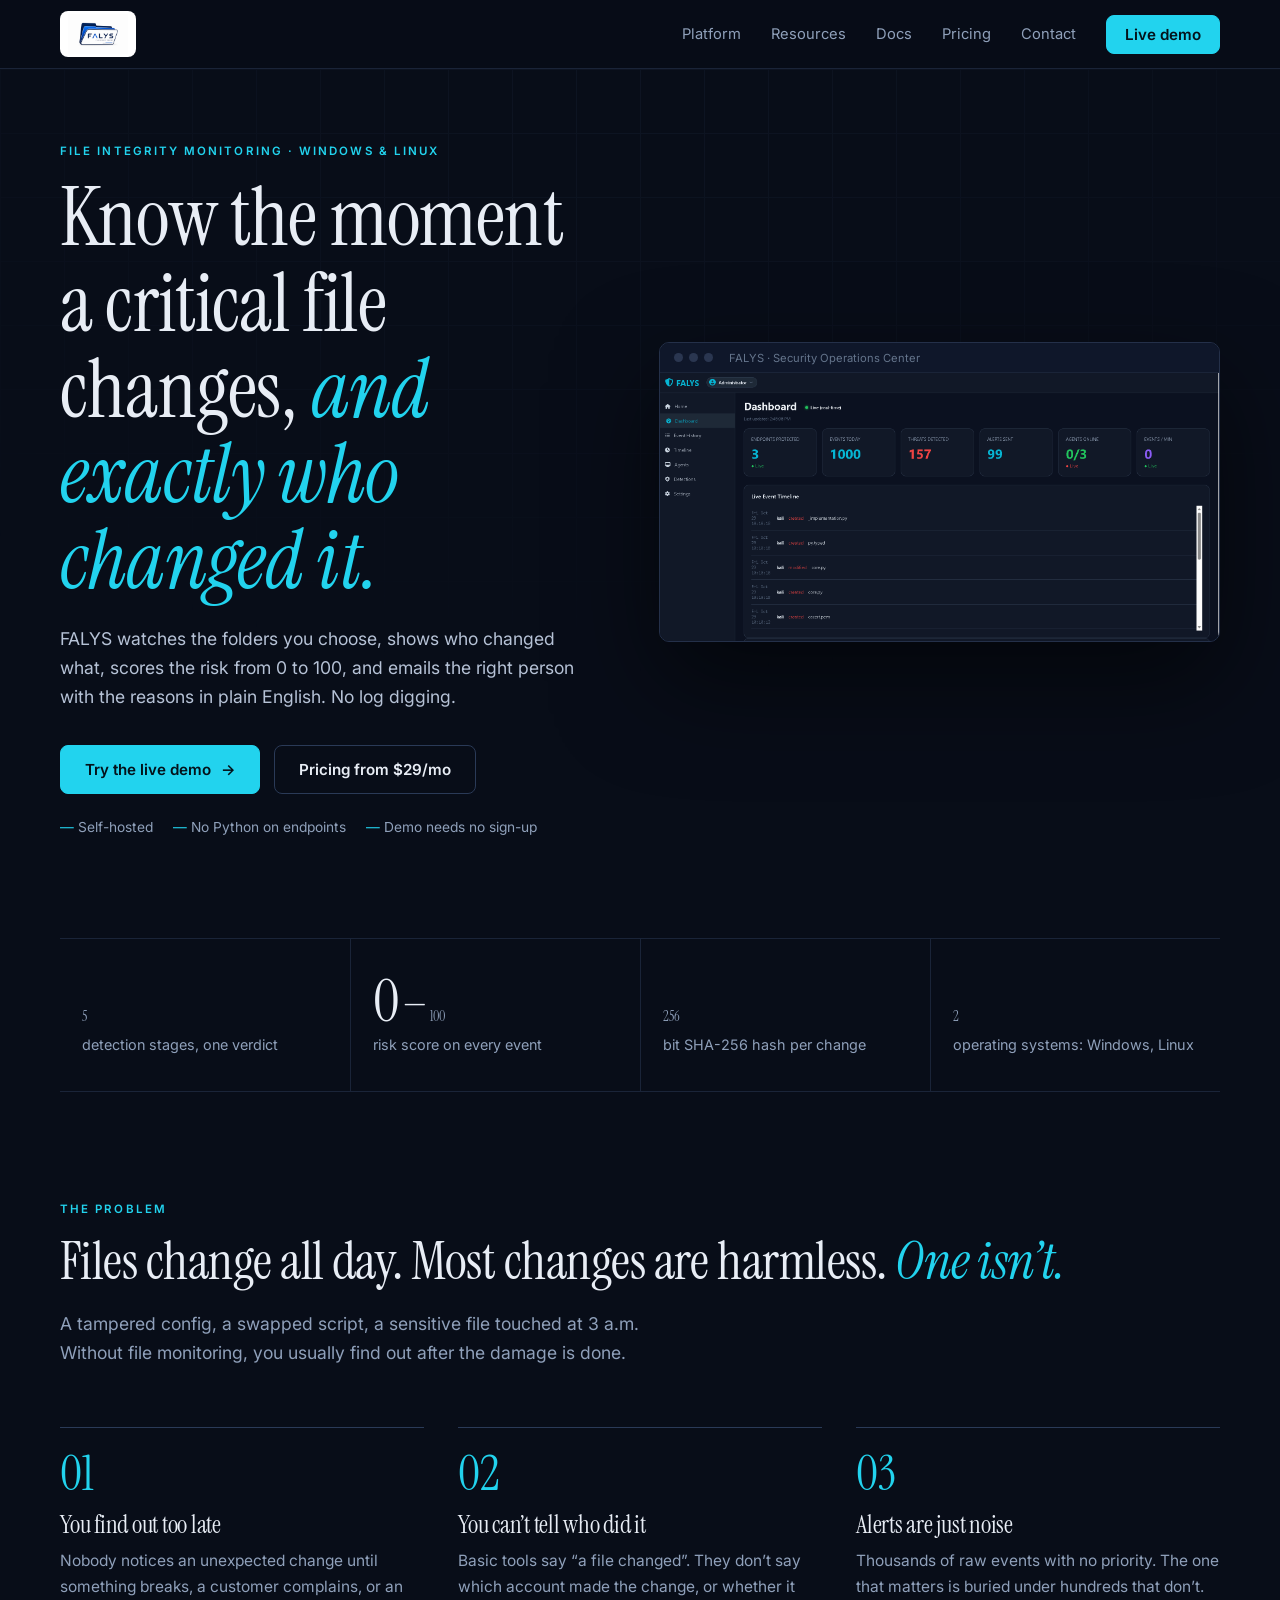
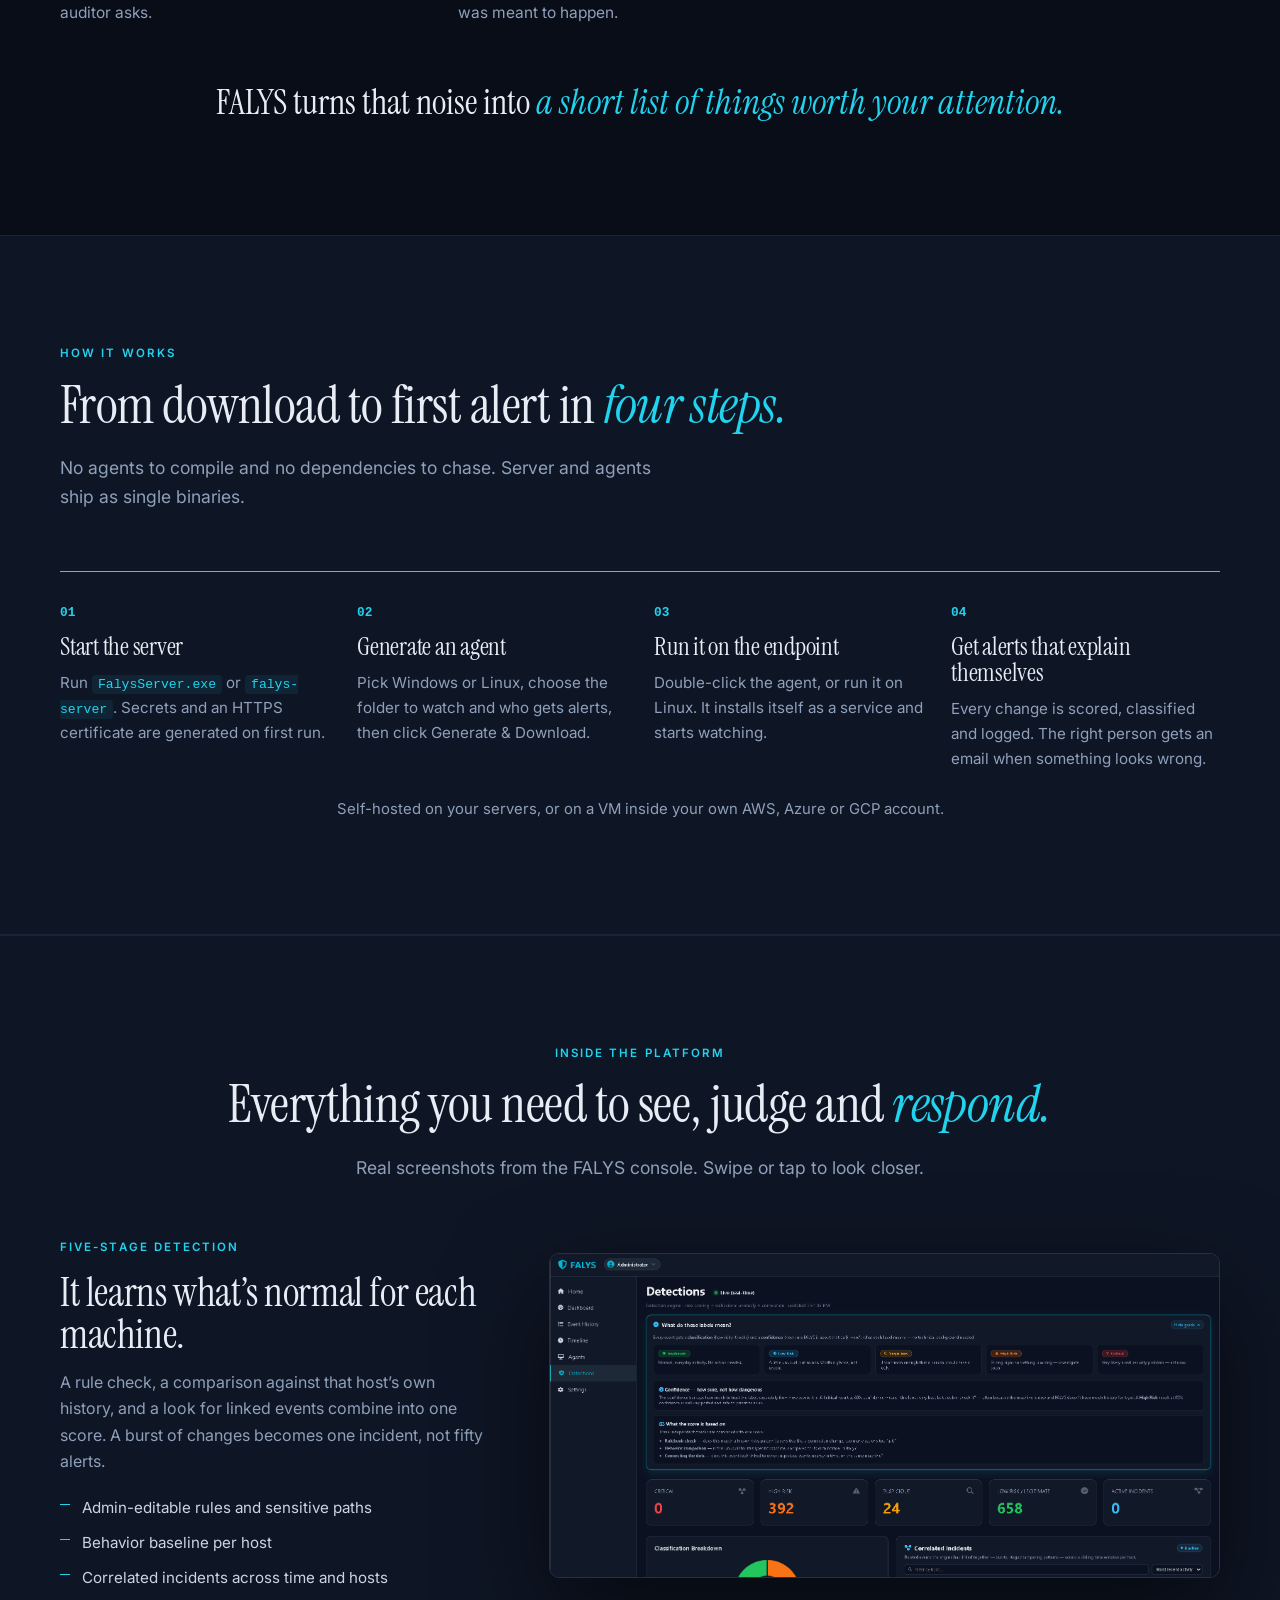
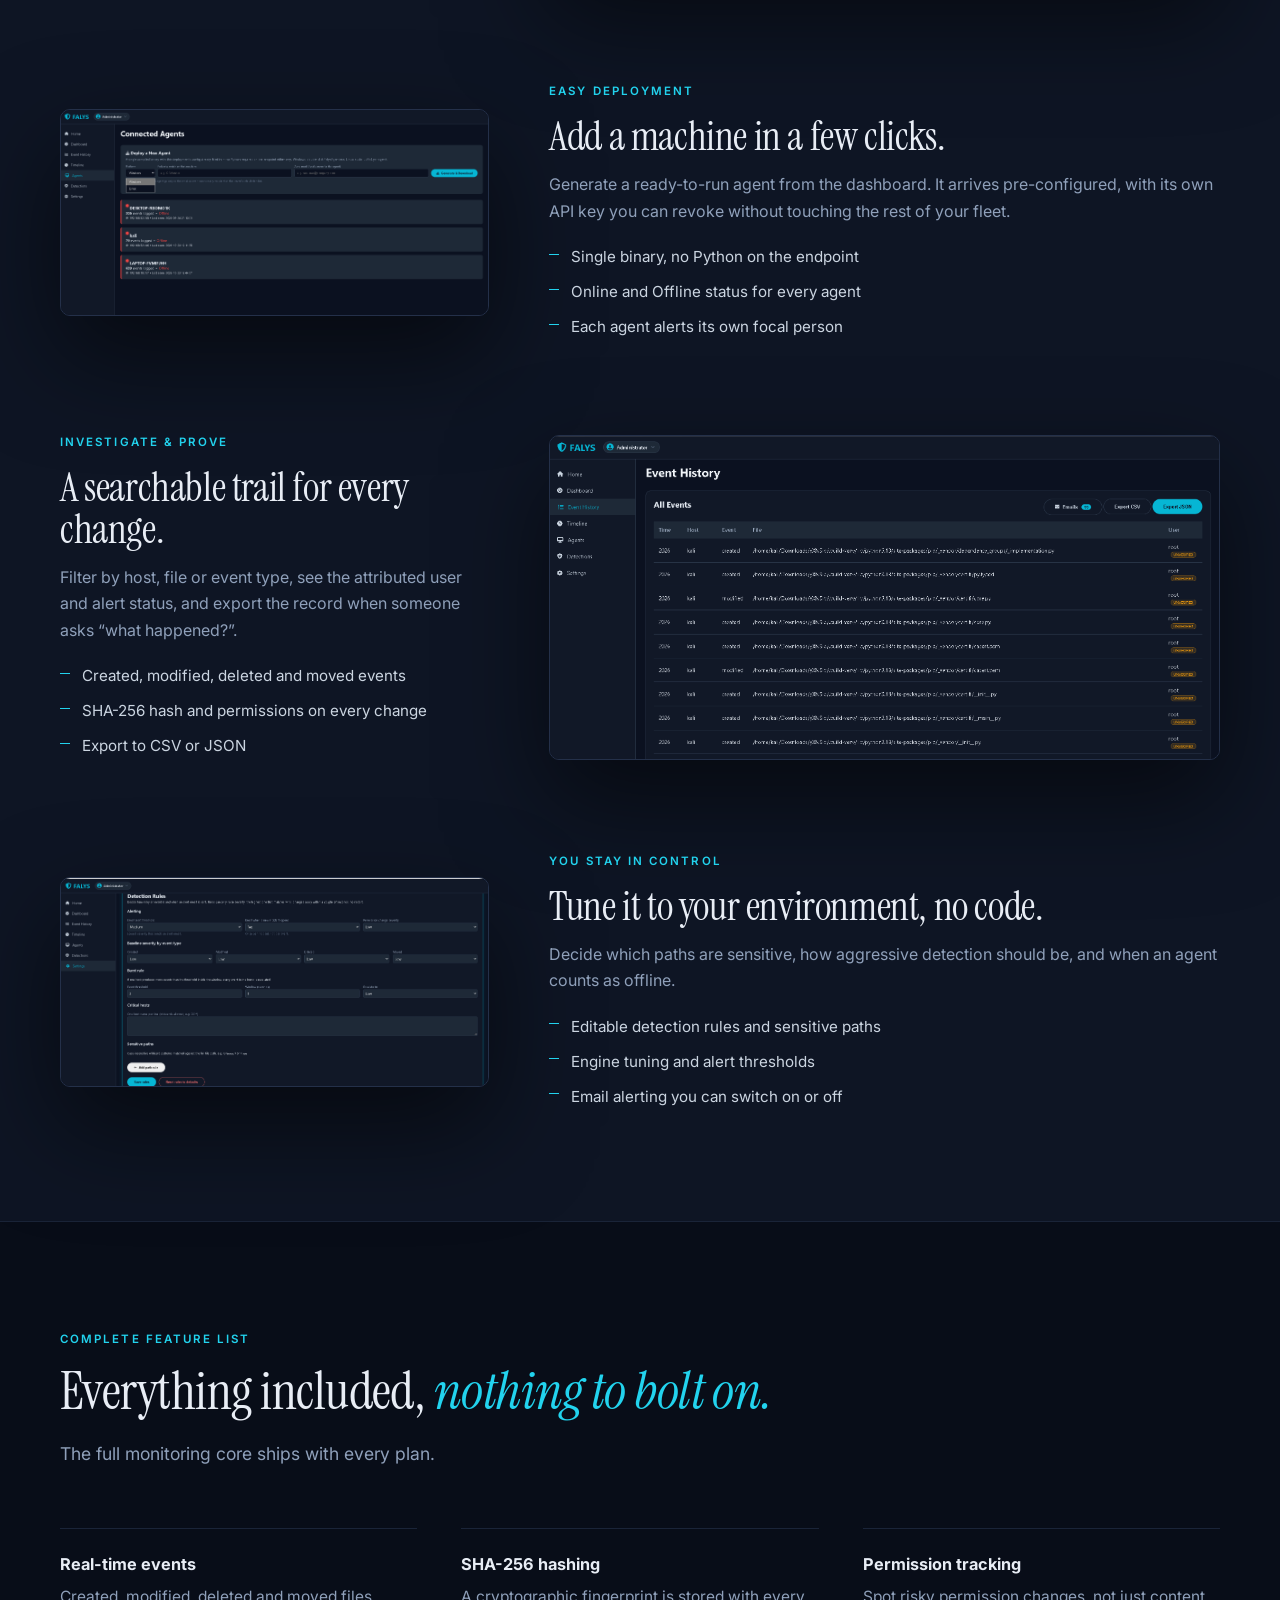
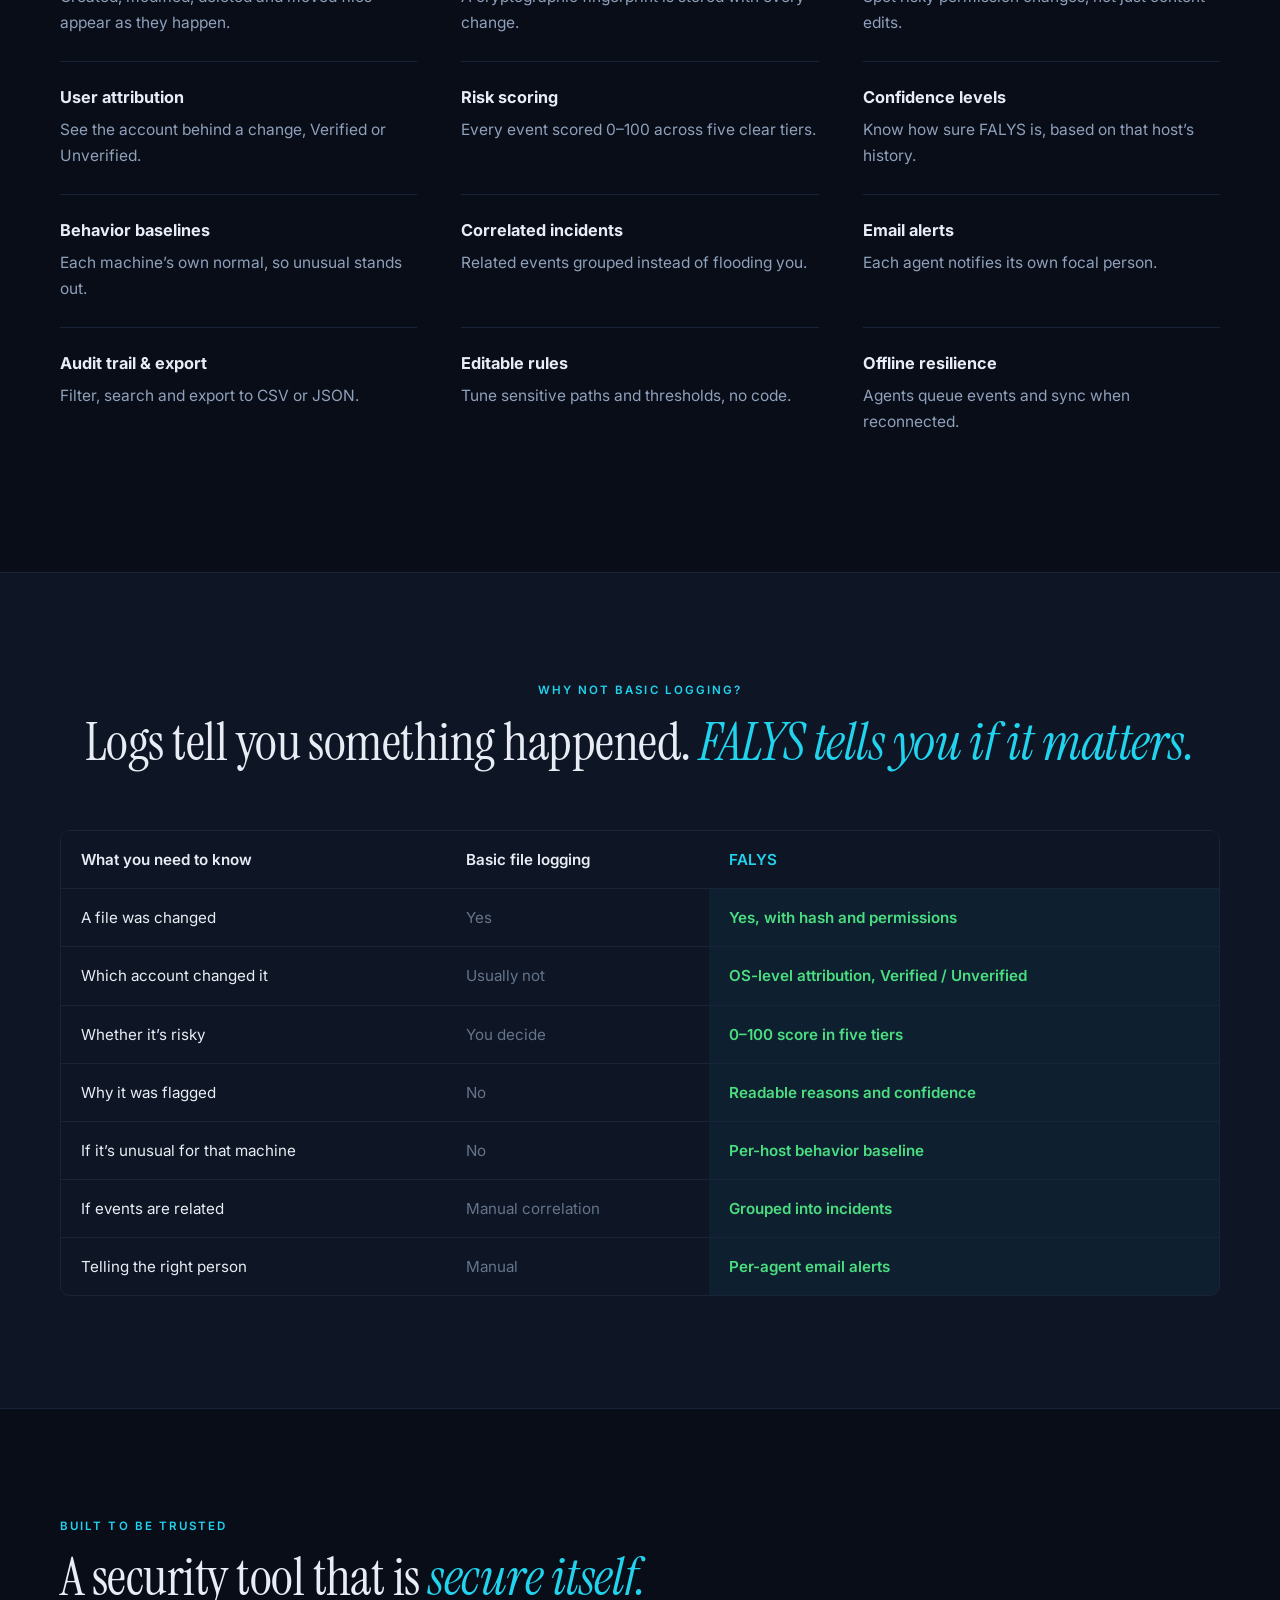
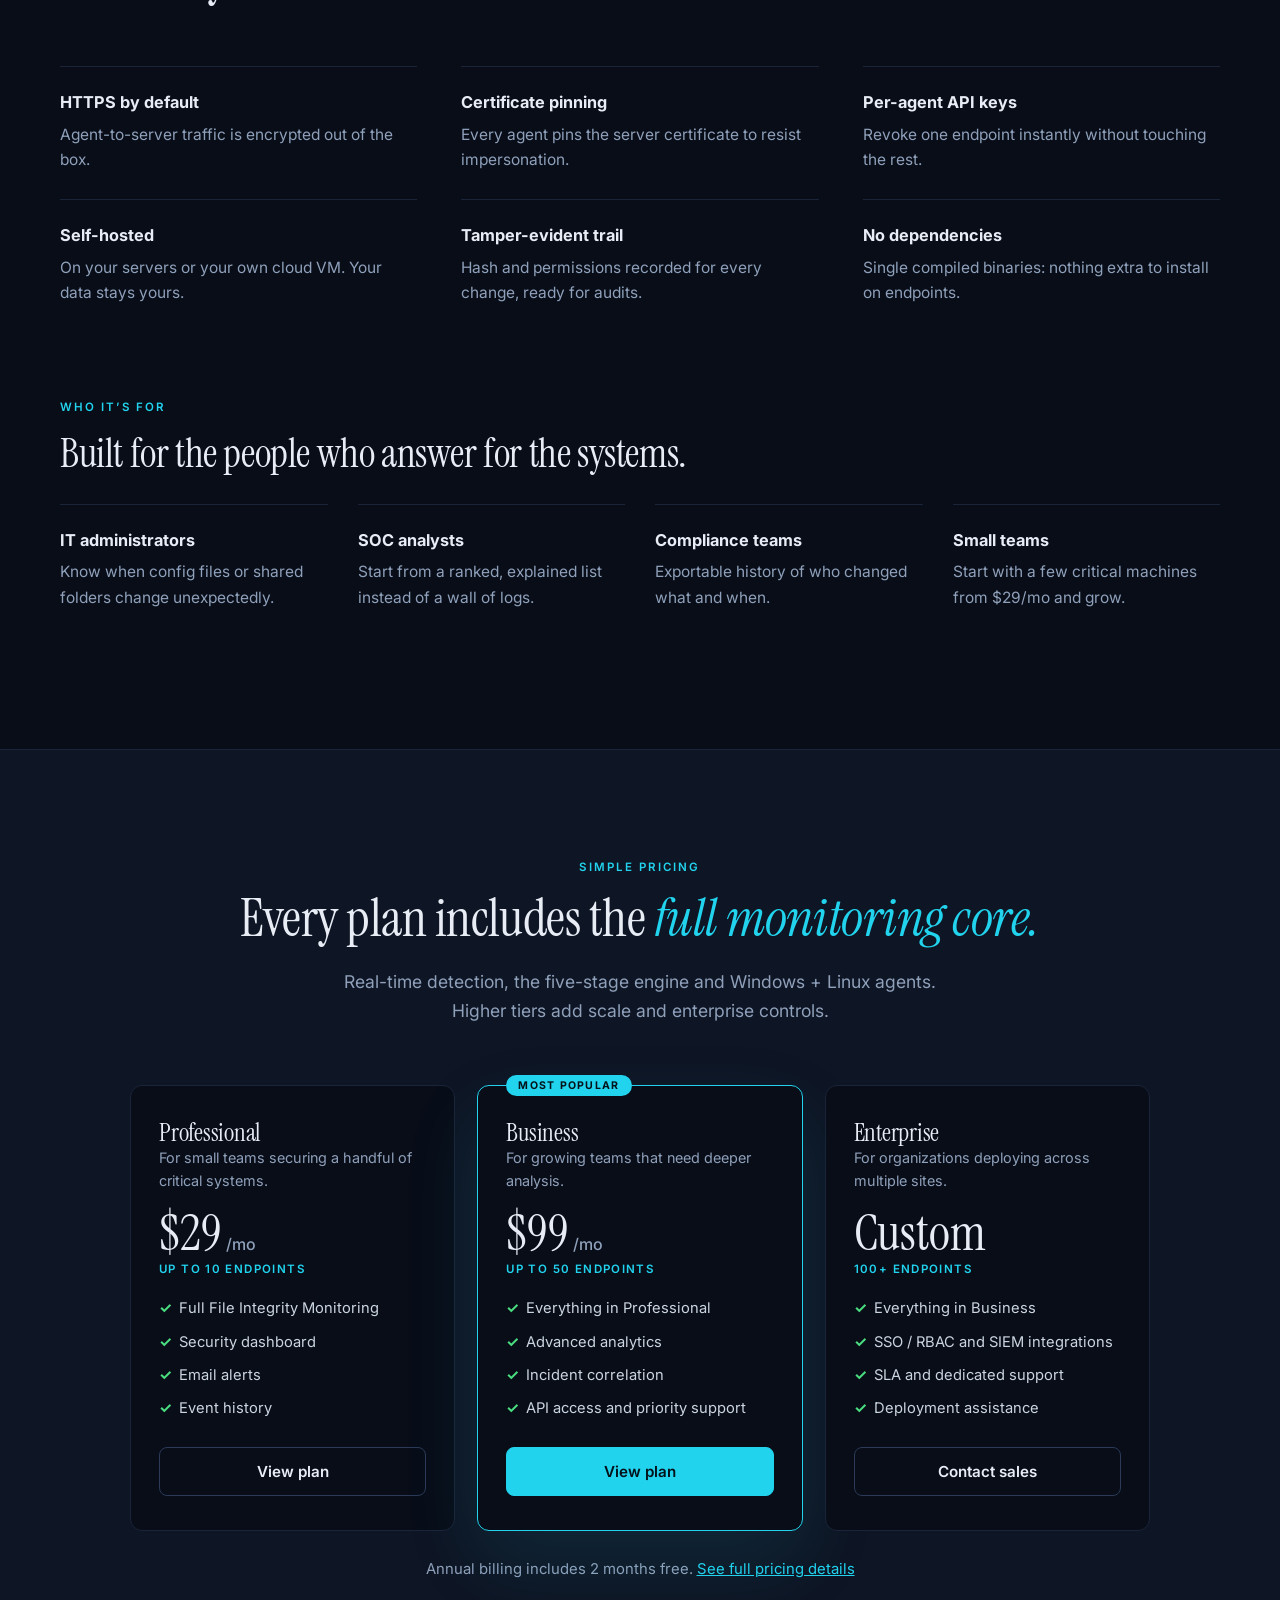
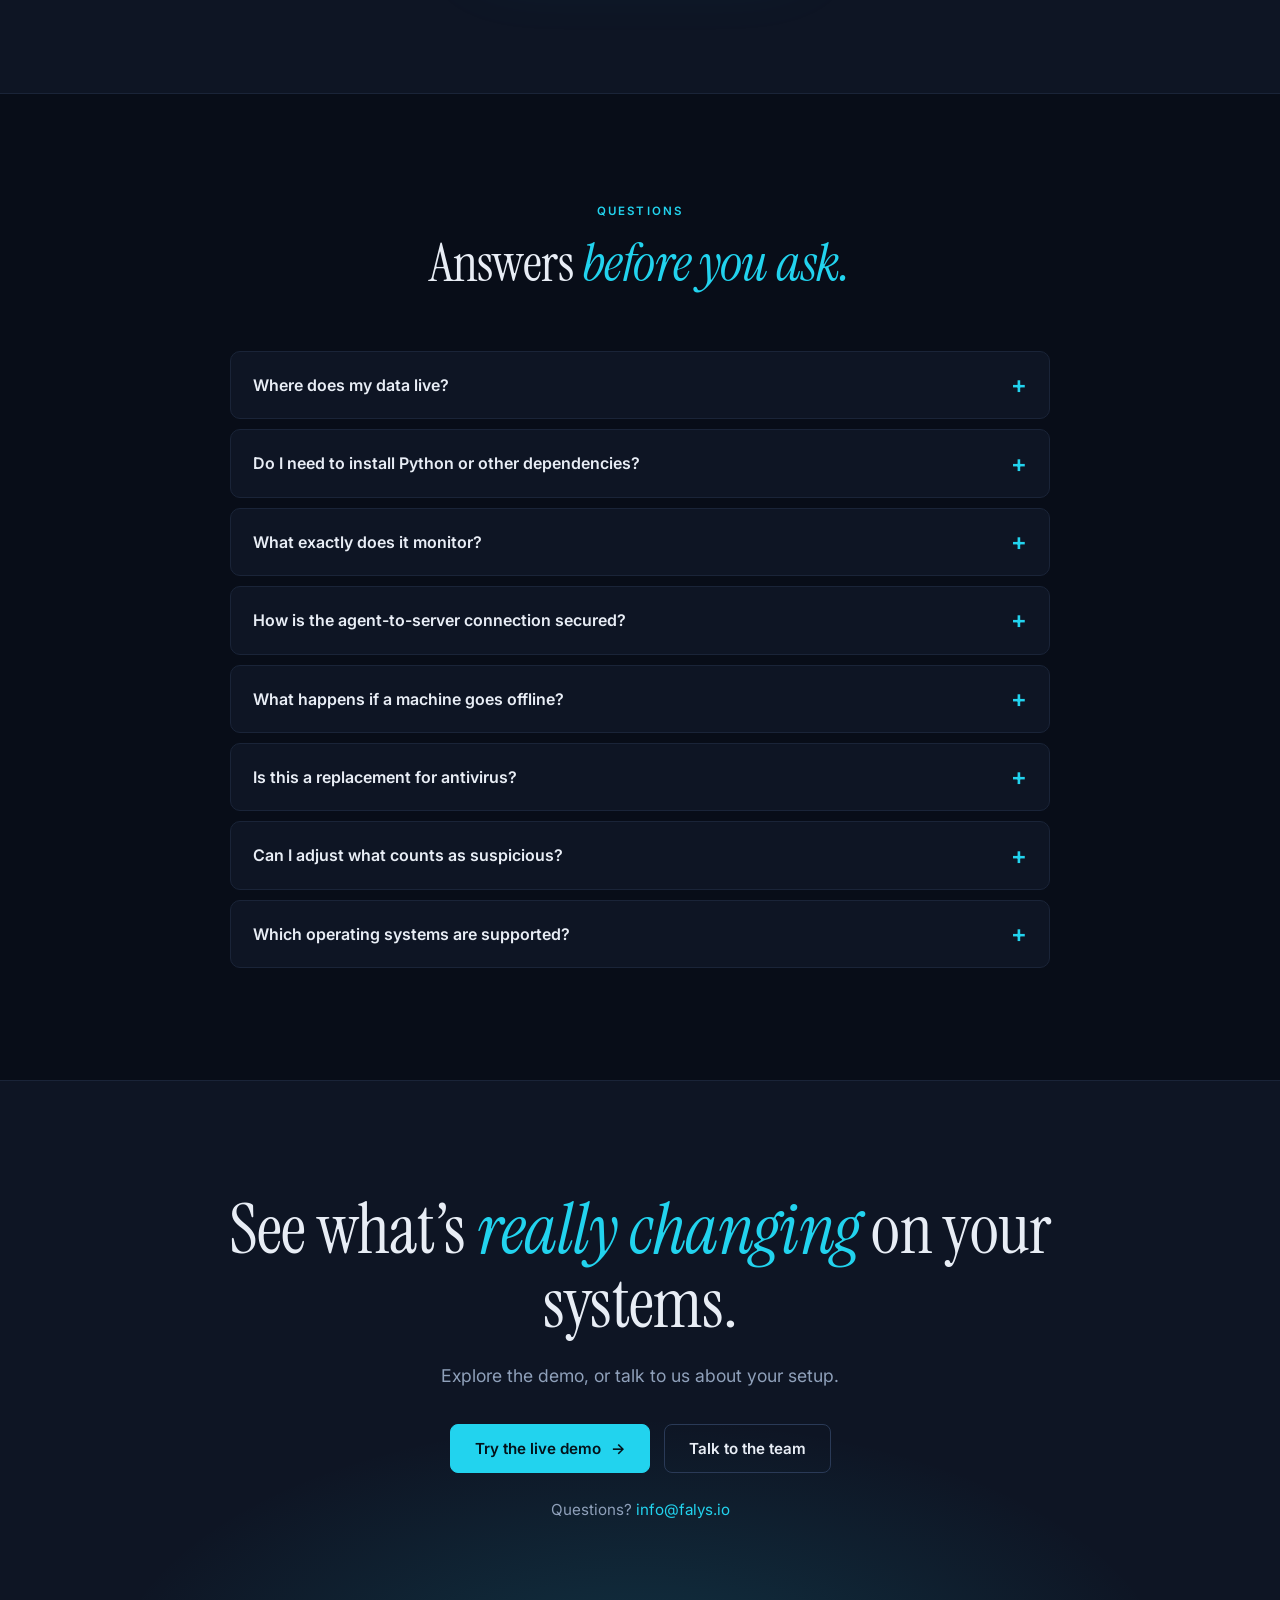
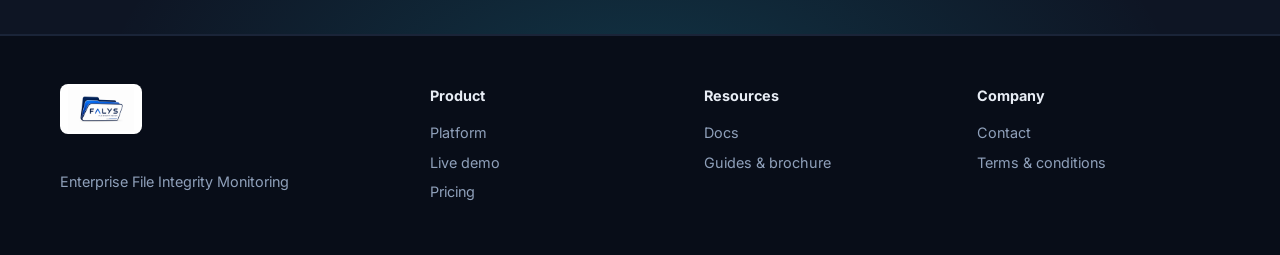
==== commit 828904c0: "Update index.html" ====
--- a/index.html
+++ b/index.html
@@ -72,15 +72,6 @@
 .steps>div{padding-top:26px}.steps .mo{font:600 .8rem var(--mo);color:var(--a)}
 .steps h3{margin:10px 0}.steps p{color:var(--m);font-size:.95rem}
 code{font:.82rem var(--mo);color:var(--a);background:rgba(34,211,238,.08);padding:2px 6px;border-radius:4px}
-.sim{display:grid;grid-template-columns:minmax(0,1.35fr) minmax(0,1fr);gap:20px}
-.tm{background:#050912;border:1px solid var(--l);border-radius:10px;overflow:hidden;font:.82rem var(--mo)}
-.tm .t{display:flex;justify-content:space-between;padding:11px 16px;background:#0a111f;border-bottom:1px solid var(--l);color:#64748b;font-size:.72rem}
-.fd{min-height:240px;padding:16px;display:grid;gap:10px;align-content:start}
-.fd p{color:#cbd5e1;word-break:break-word;animation:up .5s both}.fd em{color:#64748b;margin-right:10px;font-style:normal}.fd b{color:#fb923c}.fd .r b{color:var(--r)}.fd .ok b{color:var(--g)}.fd .i{color:#475569}
-.gz{background:var(--p);border:1px solid var(--l);border-radius:10px;padding:28px;display:flex;flex-direction:column;justify-content:center;gap:14px}
-.gz small{letter-spacing:.14em;color:#64748b;font-size:.7rem}.gz strong{font:400 4.2rem/1 var(--s)}
-.gz .m{height:6px;border-radius:4px;background:#17213a;overflow:hidden}.gz .m span{display:block;height:100%;width:0;background:var(--g);transition:width .9s cubic-bezier(.2,.7,.2,1),background .5s}
-.gz .lv{font-weight:700;color:var(--g);transition:color .5s}
 .tr{display:grid;grid-template-columns:minmax(0,.8fr) minmax(0,1.25fr);gap:clamp(28px,5vw,60px);align-items:center;margin-bottom:clamp(56px,8vw,96px)}
 .tr:last-child{margin-bottom:0}.tr.rev>:first-child{order:2}
 .tr h3{font-size:clamp(1.8rem,3.4vw,2.5rem);margin-bottom:14px}.tr>div>p{color:var(--m)}
@@ -112,9 +103,9 @@
 .stk{display:none}
 .lb{position:fixed;inset:0;z-index:200;background:rgba(4,8,16,.94);display:none;overflow:auto;padding:20px;cursor:zoom-out}.lb.o{display:block}.lb img{width:max(100%,900px);max-width:none;margin:auto;border-radius:8px;border:1px solid var(--l)}
 .js .rv{opacity:0;transform:translateY(30px);transition:opacity .9s cubic-bezier(.2,.7,.2,1),transform .9s cubic-bezier(.2,.7,.2,1)}.js .rv.in{opacity:1;transform:none}
-@media(max-width:960px){.hg,.tr,.sim{grid-template-columns:minmax(0,1fr)}.tr.rev>:first-child{order:0}.cols,.pls{grid-template-columns:minmax(0,1fr);max-width:540px;margin-inline:auto}.cols{max-width:none}.steps,.cp.c4{grid-template-columns:repeat(2,minmax(0,1fr))}.cp{grid-template-columns:repeat(2,minmax(0,1fr))}.ft{grid-template-columns:1fr 1fr}.stats{grid-template-columns:repeat(2,minmax(0,1fr))}.stats div:nth-child(3){border-left:0}.stats div:nth-child(n+3){border-top:1px solid var(--l)}}
+@media(max-width:960px){.hg,.tr.tr.rev>:first-child{order:0}.cols,.pls{grid-template-columns:minmax(0,1fr);max-width:540px;margin-inline:auto}.cols{max-width:none}.steps,.cp.c4{grid-template-columns:repeat(2,minmax(0,1fr))}.cp{grid-template-columns:repeat(2,minmax(0,1fr))}.ft{grid-template-columns:1fr 1fr}.stats{grid-template-columns:repeat(2,minmax(0,1fr))}.stats div:nth-child(3){border-left:0}.stats div:nth-child(n+3){border-top:1px solid var(--l)}}
 @media(max-width:860px){.bgr{display:block}.nl{display:none;position:fixed;top:68px;left:0;right:0;flex-direction:column;align-items:stretch;gap:0;padding:8px 20px 22px;background:#080d18;border-bottom:1px solid var(--l)}.open .nl{display:flex}.nl a{padding:15px 2px;border-bottom:1px solid #121b2d;font-size:1.05rem}.nl .btn{margin-top:16px;border:0}}
-@media(max-width:640px){.steps,.cp,.cp.c4{grid-template-columns:minmax(0,1fr)}.row .btn{width:100%}.sc img{width:860px;max-width:none}.hero .sc img{width:760px}.hint{display:block}.tr li,.cols p{font-size:.95rem}body{padding-bottom:70px}.stk{display:flex;gap:10px;position:fixed;left:0;right:0;bottom:0;z-index:60;padding:10px 16px calc(10px + env(safe-area-inset-bottom,0px));background:#080d18;border-top:1px solid var(--l);transform:translateY(110%);transition:transform .35s}.stk.s{transform:none}.stk .btn{flex:1;padding:12px 8px}.gz strong{font-size:3.4rem}.ft{grid-template-columns:1fr}}
+@media(max-width:640px){.steps,.cp,.cp.c4{grid-template-columns:minmax(0,1fr)}.row .btn{width:100%}.sc img{width:860px;max-width:none}.hero .sc img{width:760px}.hint{display:block}.tr li,.cols p{font-size:.95rem}body{padding-bottom:70px}.stk{display:flex;gap:10px;position:fixed;left:0;right:0;bottom:0;z-index:60;padding:10px 16px calc(10px + env(safe-area-inset-bottom,0px));background:#080d18;border-top:1px solid var(--l);transform:translateY(110%);transition:transform .35s}.stk.s{transform:none}.stk .btn{flex:1;padding:12px 8px}.ft{grid-template-columns:1fr}}
 @media(prefers-reduced-motion:reduce){*{animation:none!important;transition:none!important}.js .rv{opacity:1;transform:none}}
 </style>
 </head>
@@ -163,15 +154,6 @@
 <div><span class="mo">04</span><h3>Get alerts that explain themselves</h3><p>Every change is scored, classified and logged. The right person gets an email when something looks wrong.</p></div>
 </div>
 <p class="nt">Self-hosted on your servers, or on a VM inside your own AWS, Azure or GCP account.</p>
-</div></section>
-
-<section><div class="w">
-<div class="hd c rv"><span class="k">See it work</span><h2>Watch FALYS catch an attack, <em>step by step.</em></h2><p class="lead">A short simulation on sample data. No install, no sign-up.</p></div>
-<div class="sim rv">
-<div class="tm"><div class="t"><span>WEB-01 · live event feed</span><span>SIMULATION</span></div><div class="fd" id="fd"><p class="i">Waiting for events… press “Simulate an attack”.</p></div></div>
-<div class="gz"><small>CURRENT RISK</small><strong id="sc">0</strong><div class="m"><span id="mt"></span></div><div class="lv" id="lv">Legitimate</div><small id="nt">No alerts sent</small></div>
-</div>
-<div class="row" style="justify-content:center"><button class="btn p" id="sb" data-c="simulate">Simulate an attack <i>→</i></button></div>
 </div></section>
 
 <section class="alt"><div class="w">
@@ -295,13 +277,6 @@
 var lb=$('#lb'),li=$('img',lb);
 $$('.sc img').forEach(function(i){i.onclick=function(){li.src=i.src;lb.classList.add('o');tr('screenshot_zoom',{image:i.alt})}});
 lb.onclick=function(){lb.classList.remove('o')};addEventListener('keydown',function(e){if(e.key==='Escape')lb.classList.remove('o')});
-/* simulator */
-var fd=$('#fd'),sc=$('#sc'),mt=$('#mt'),lv=$('#lv'),nt=$('#nt'),sb=$('#sb'),run=0;
-var S=[[0,'created','C:\\inetpub\\wwwroot\\upload.aspx · user Unverified',34,''],[1500,'modified','C:\\Windows\\System32\\drivers\\etc\\hosts · permissions changed',58,''],[3000,'burst','14 changes in 2 minutes on WEB-01',78,''],[4500,'incident','Events correlated into 1 incident',93,'r'],[6000,'alert','Email sent to IT on-call with reasons and file hashes',93,'ok']];
-var tier=function(v){return v<25?['Low Risk','#4ade80']:v<50?['Suspicious','#fbbf24']:v<75?['High Risk','#fb923c']:['Critical','#f87171']};
-function set(v){var t=tier(v);lv.textContent=t[0];lv.style.color=t[1];mt.style.width=v+'%';mt.style.background=t[1];var t0=performance.now(),f=+sc.textContent;(function s(n){var p=Math.min((n-t0)/800,1);sc.textContent=Math.round(f+(v-f)*p);if(p<1)requestAnimationFrame(s)})(t0)}
-sb.onclick=function(){if(run)return;run=1;sb.textContent='Running…';fd.innerHTML='';sc.textContent='0';set(8);nt.textContent='No alerts sent';tr('simulate');
-S.forEach(function(x,i){setTimeout(function(){var p=document.createElement('p');p.className=x[4];p.innerHTML='<em>00:0'+i+'</em><b>'+x[1].toUpperCase()+'</b>  '+x[2];fd.appendChild(p);set(x[3]);if(x[4]==='ok')nt.textContent='Alert sent to IT on-call';if(i===S.length-1)setTimeout(function(){run=0;sb.innerHTML='Run it again <i>→</i>'},900)},x[0]+400)})};
 /* analytics */
 document.addEventListener('click',function(e){var a=e.target.closest('[data-c]');if(a)tr('cta_click',{cta_name:a.dataset.c,page:'home'})});
 $$('details').forEach(function(d){d.addEventListener('toggle',function(){if(d.open)tr('faq_open',{question:$('summary',d).textContent})})});
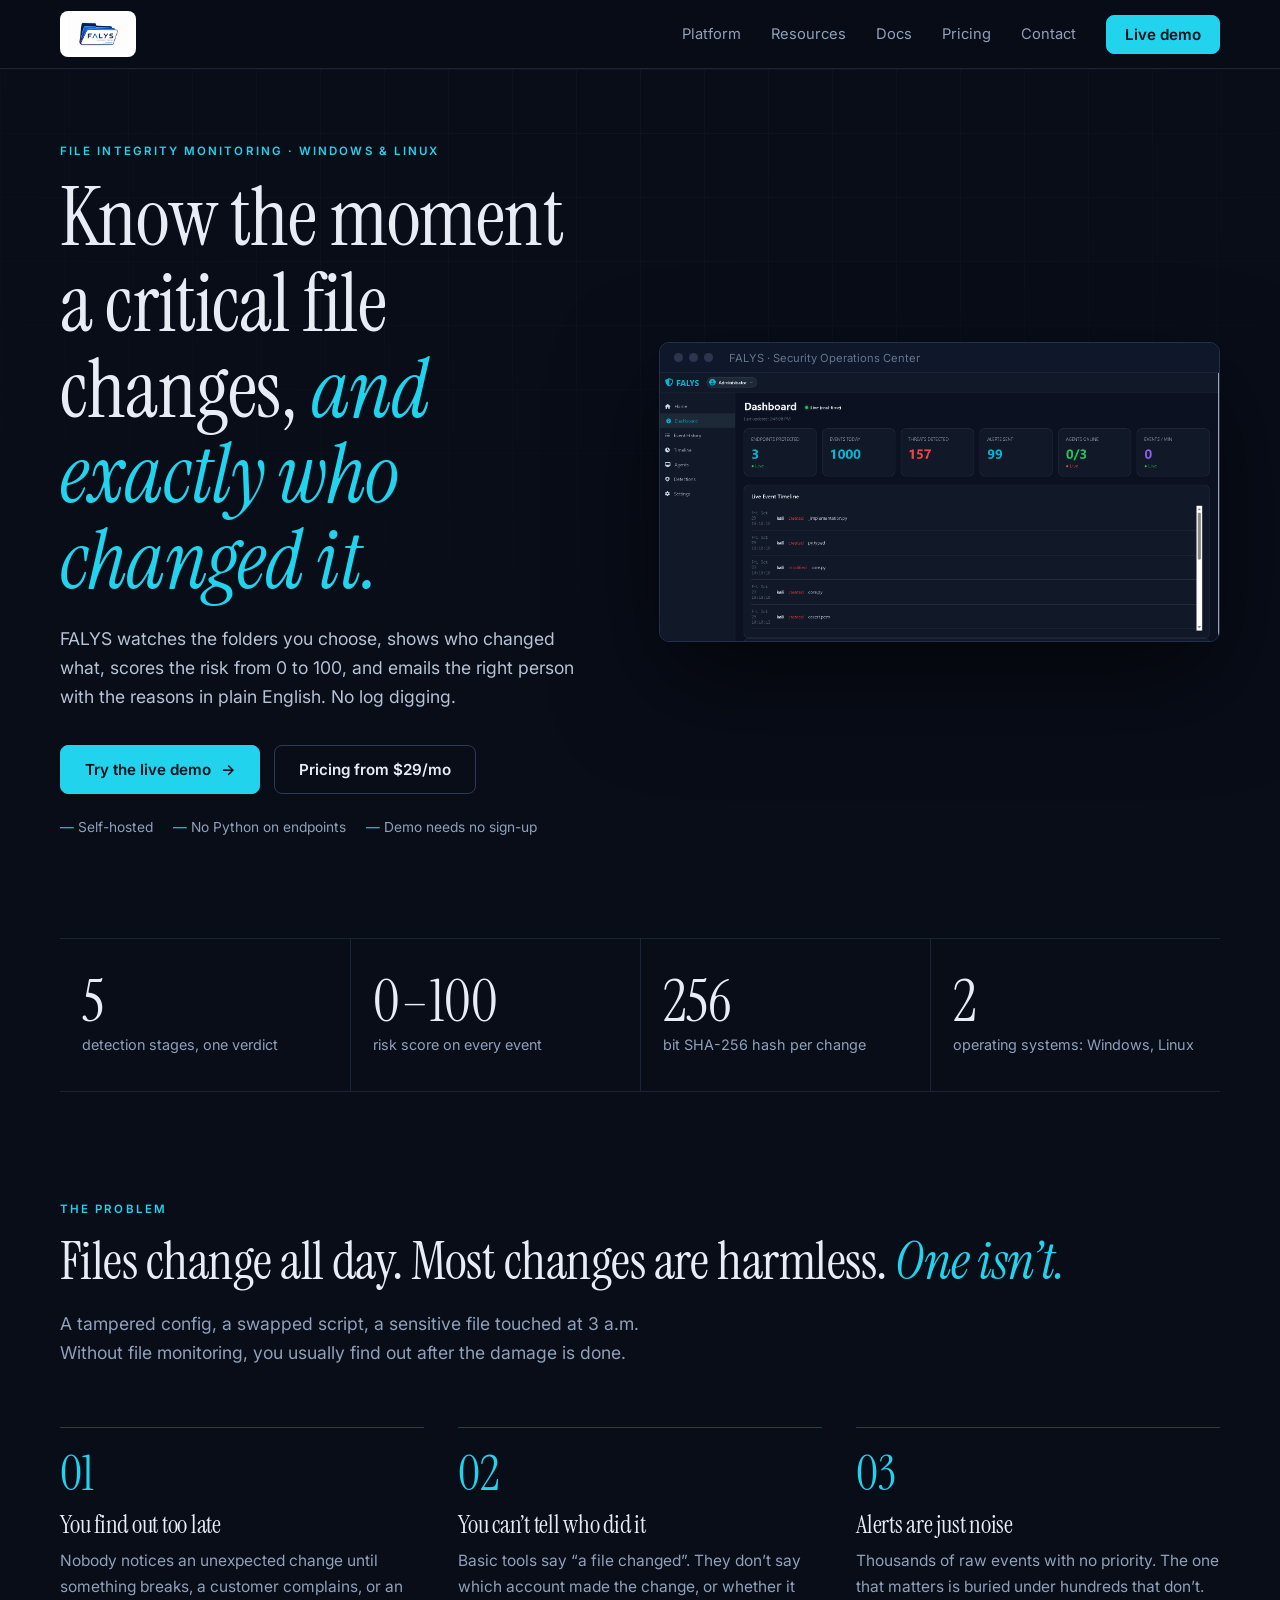
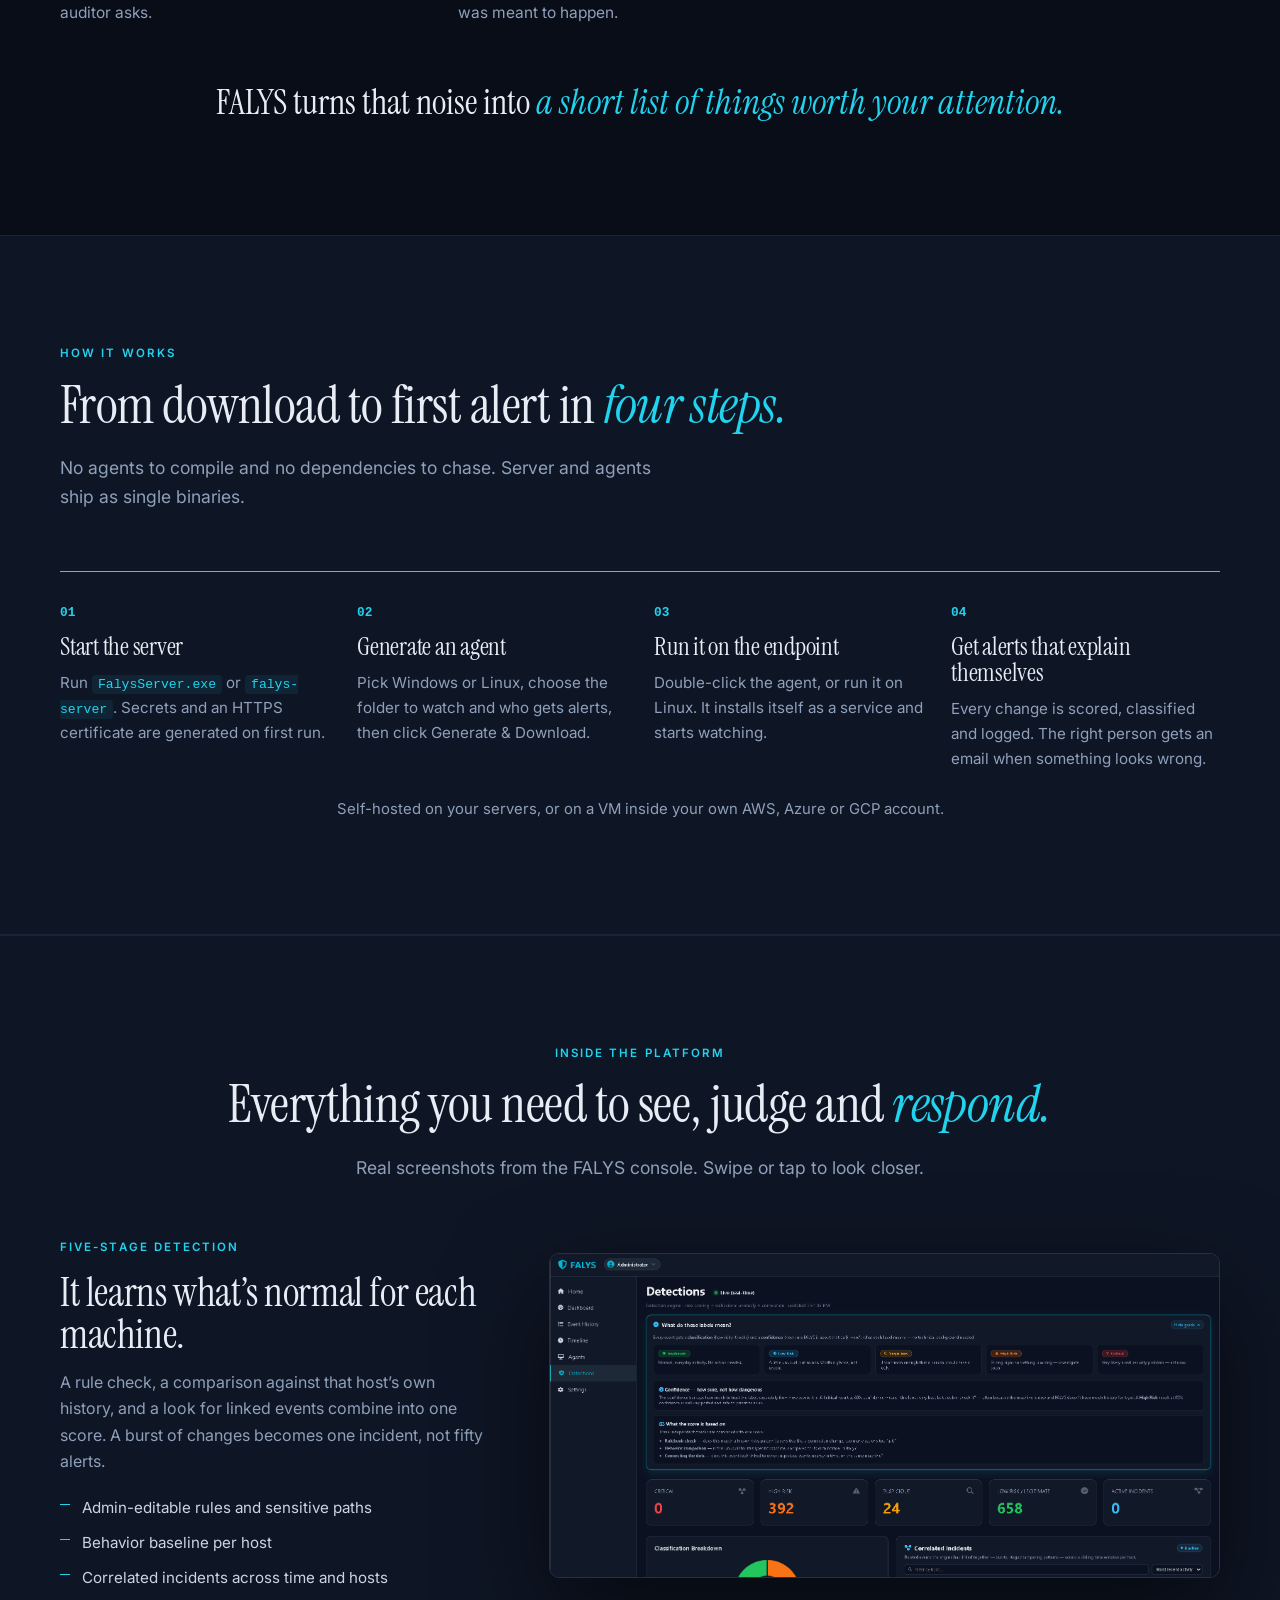
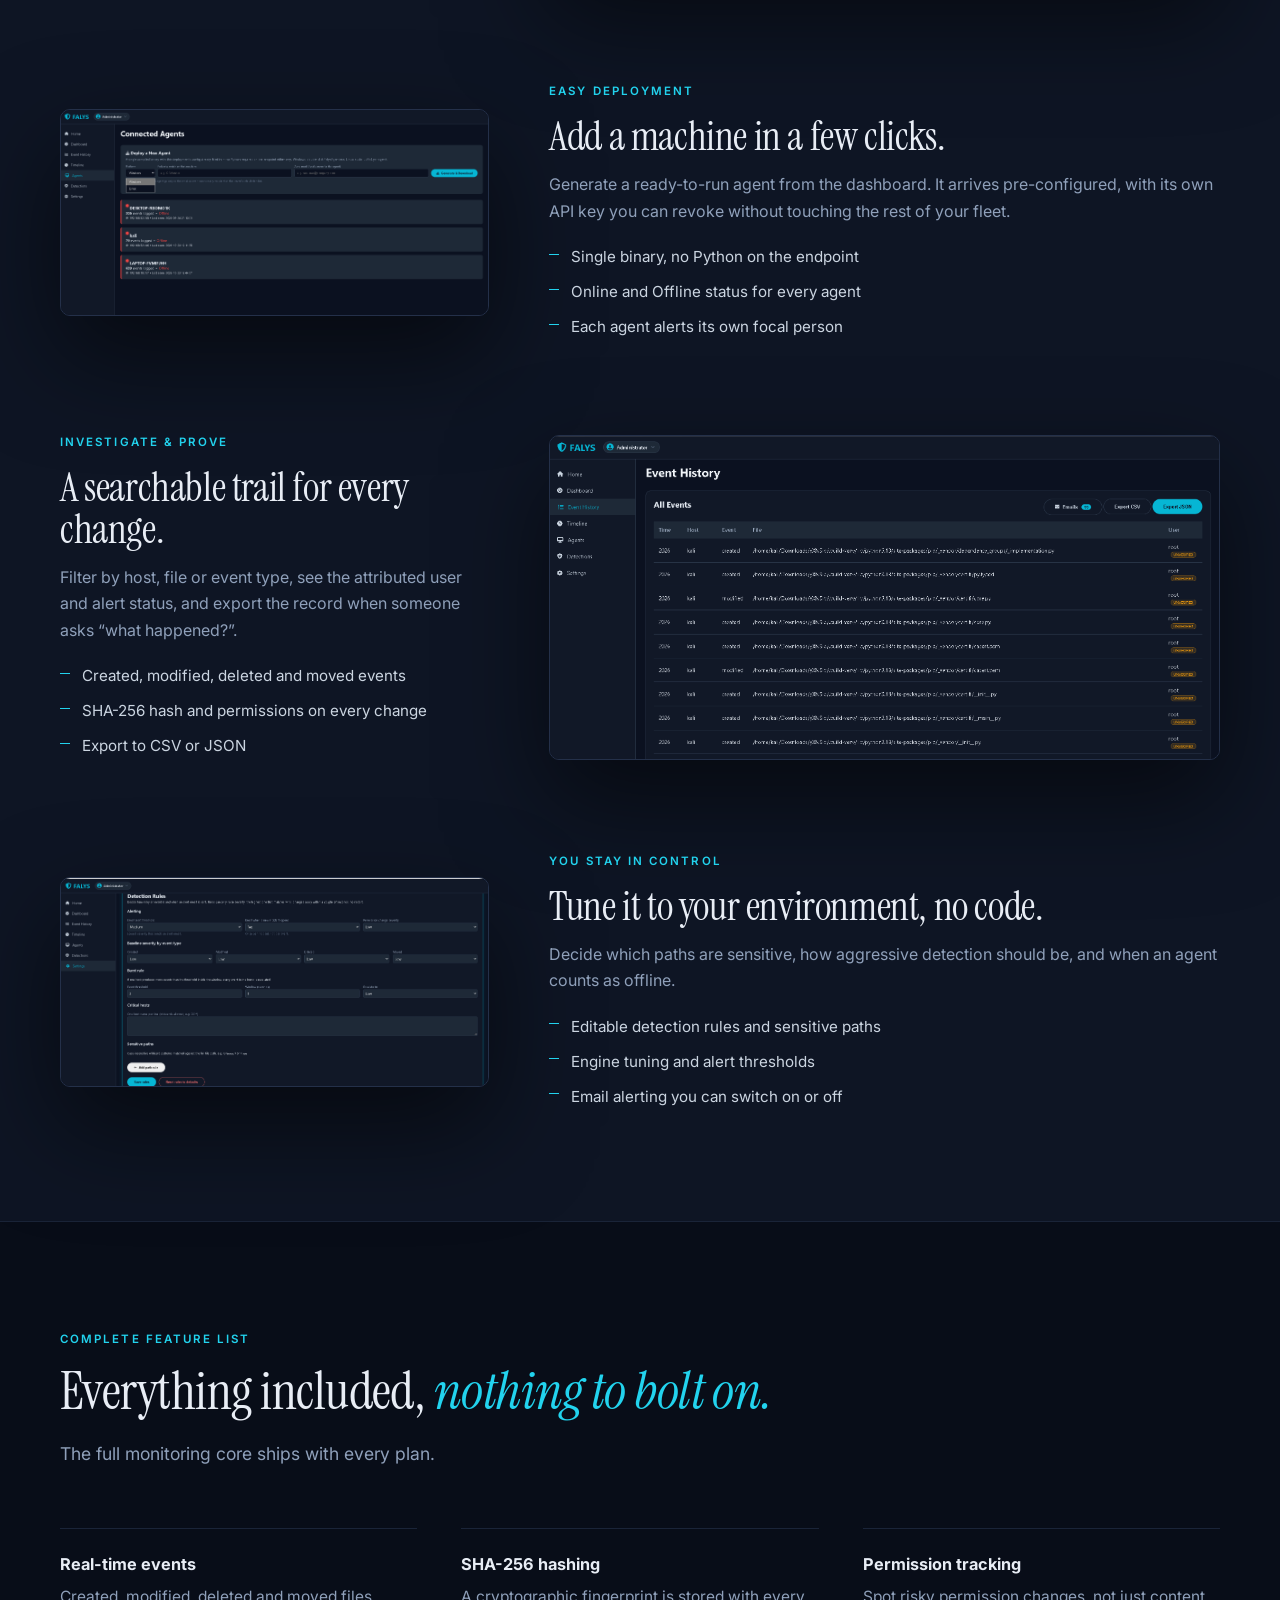
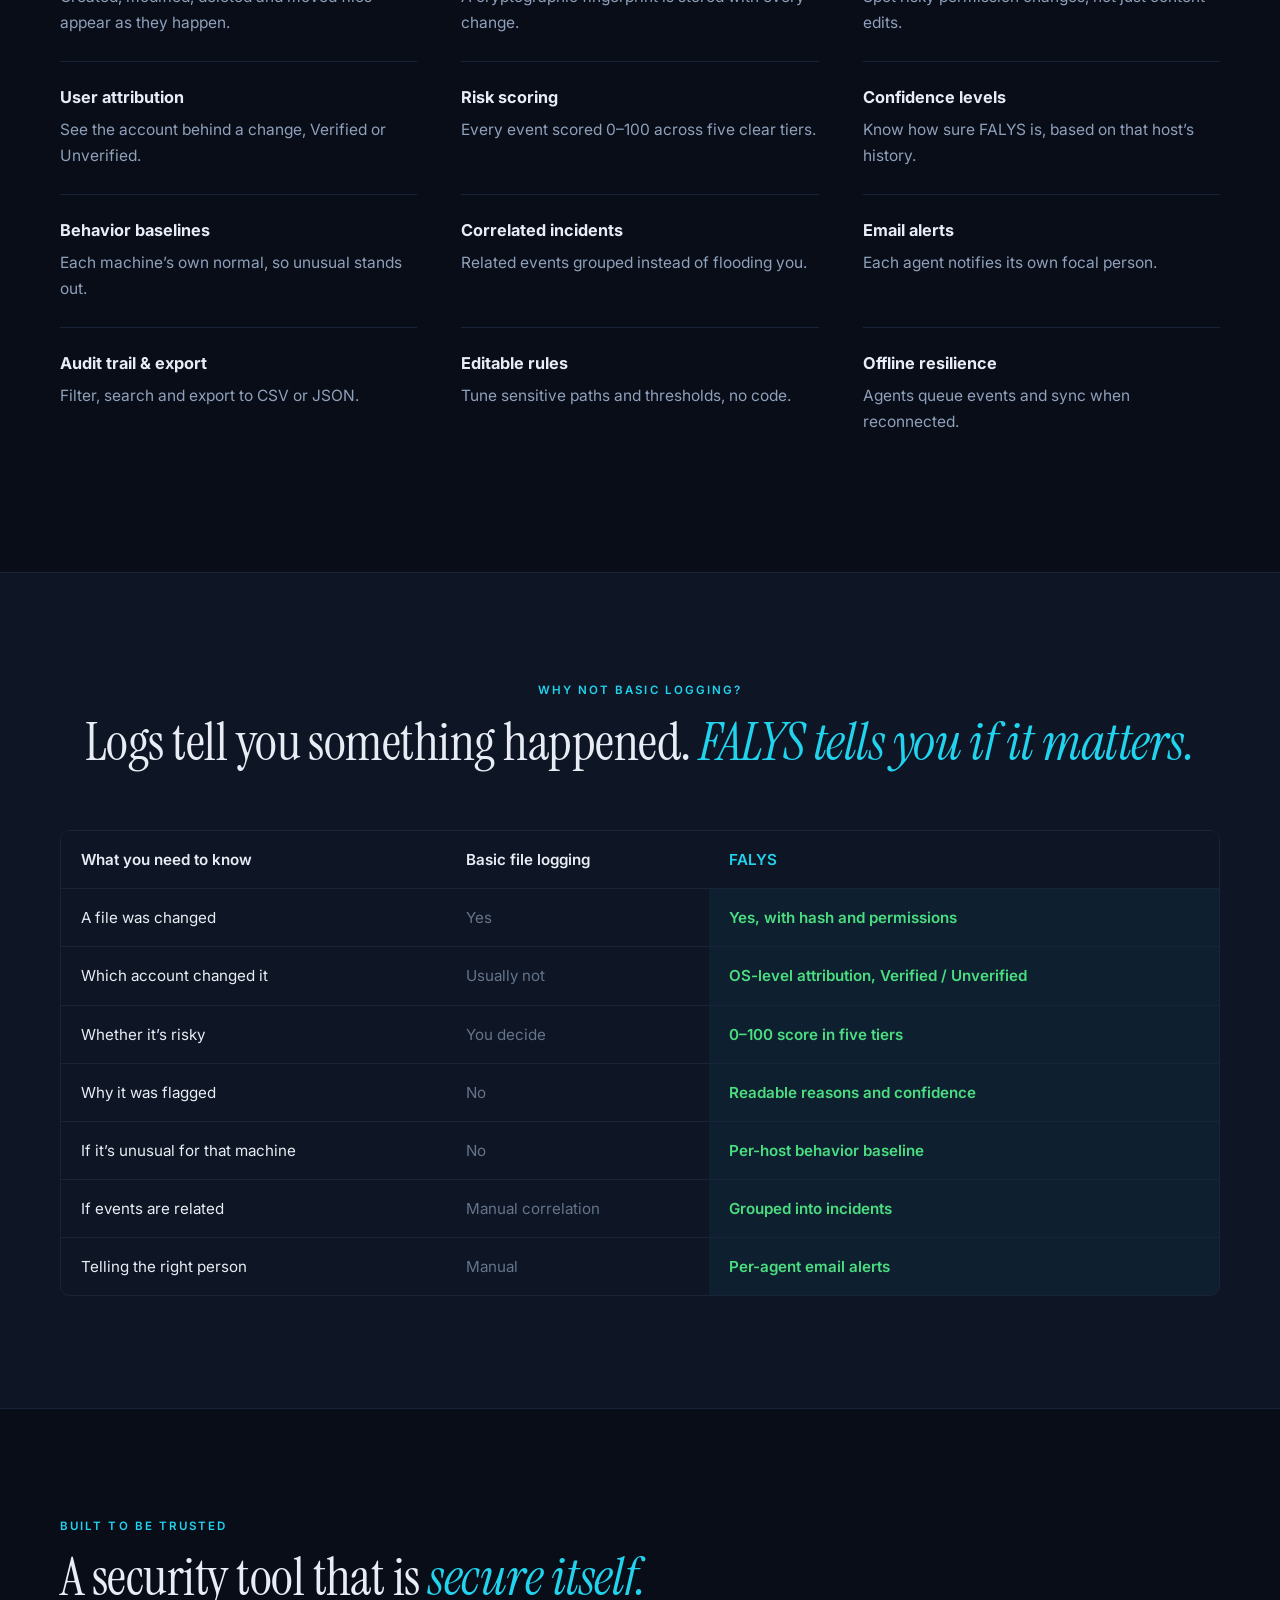
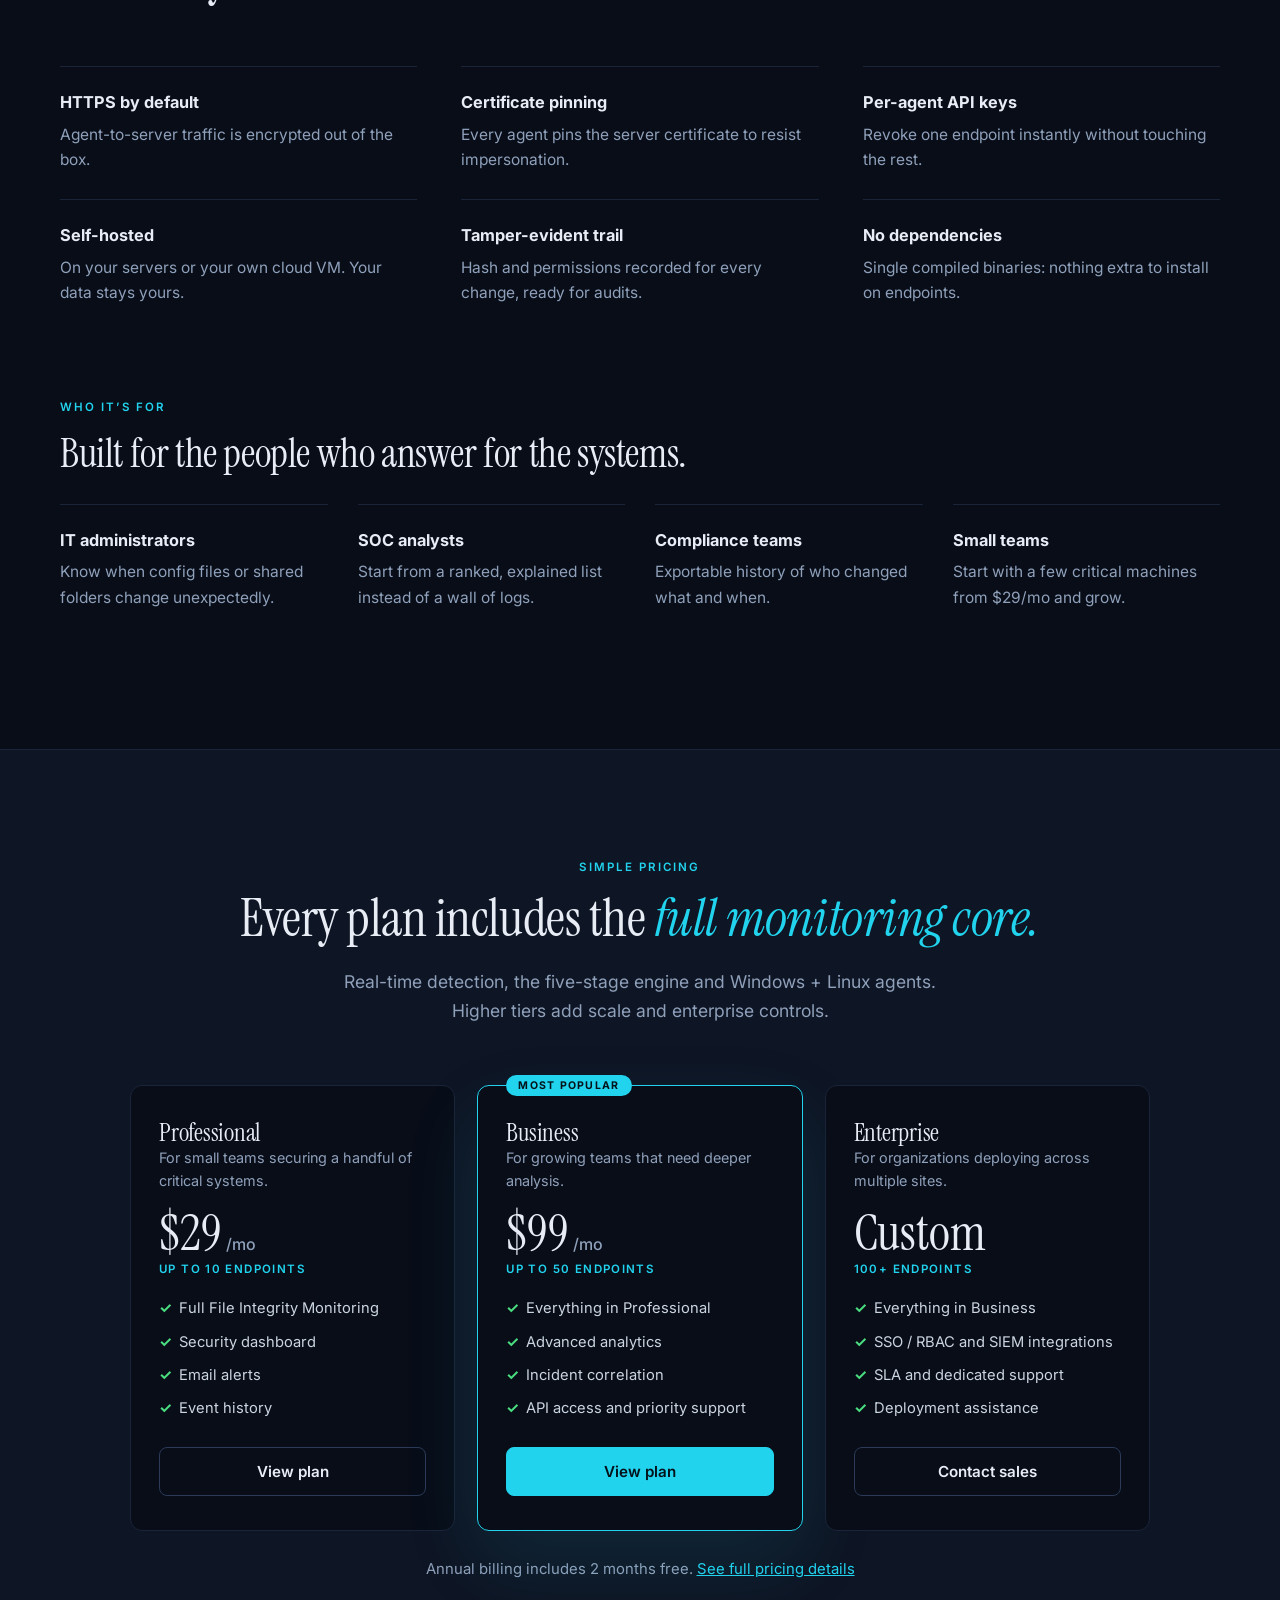
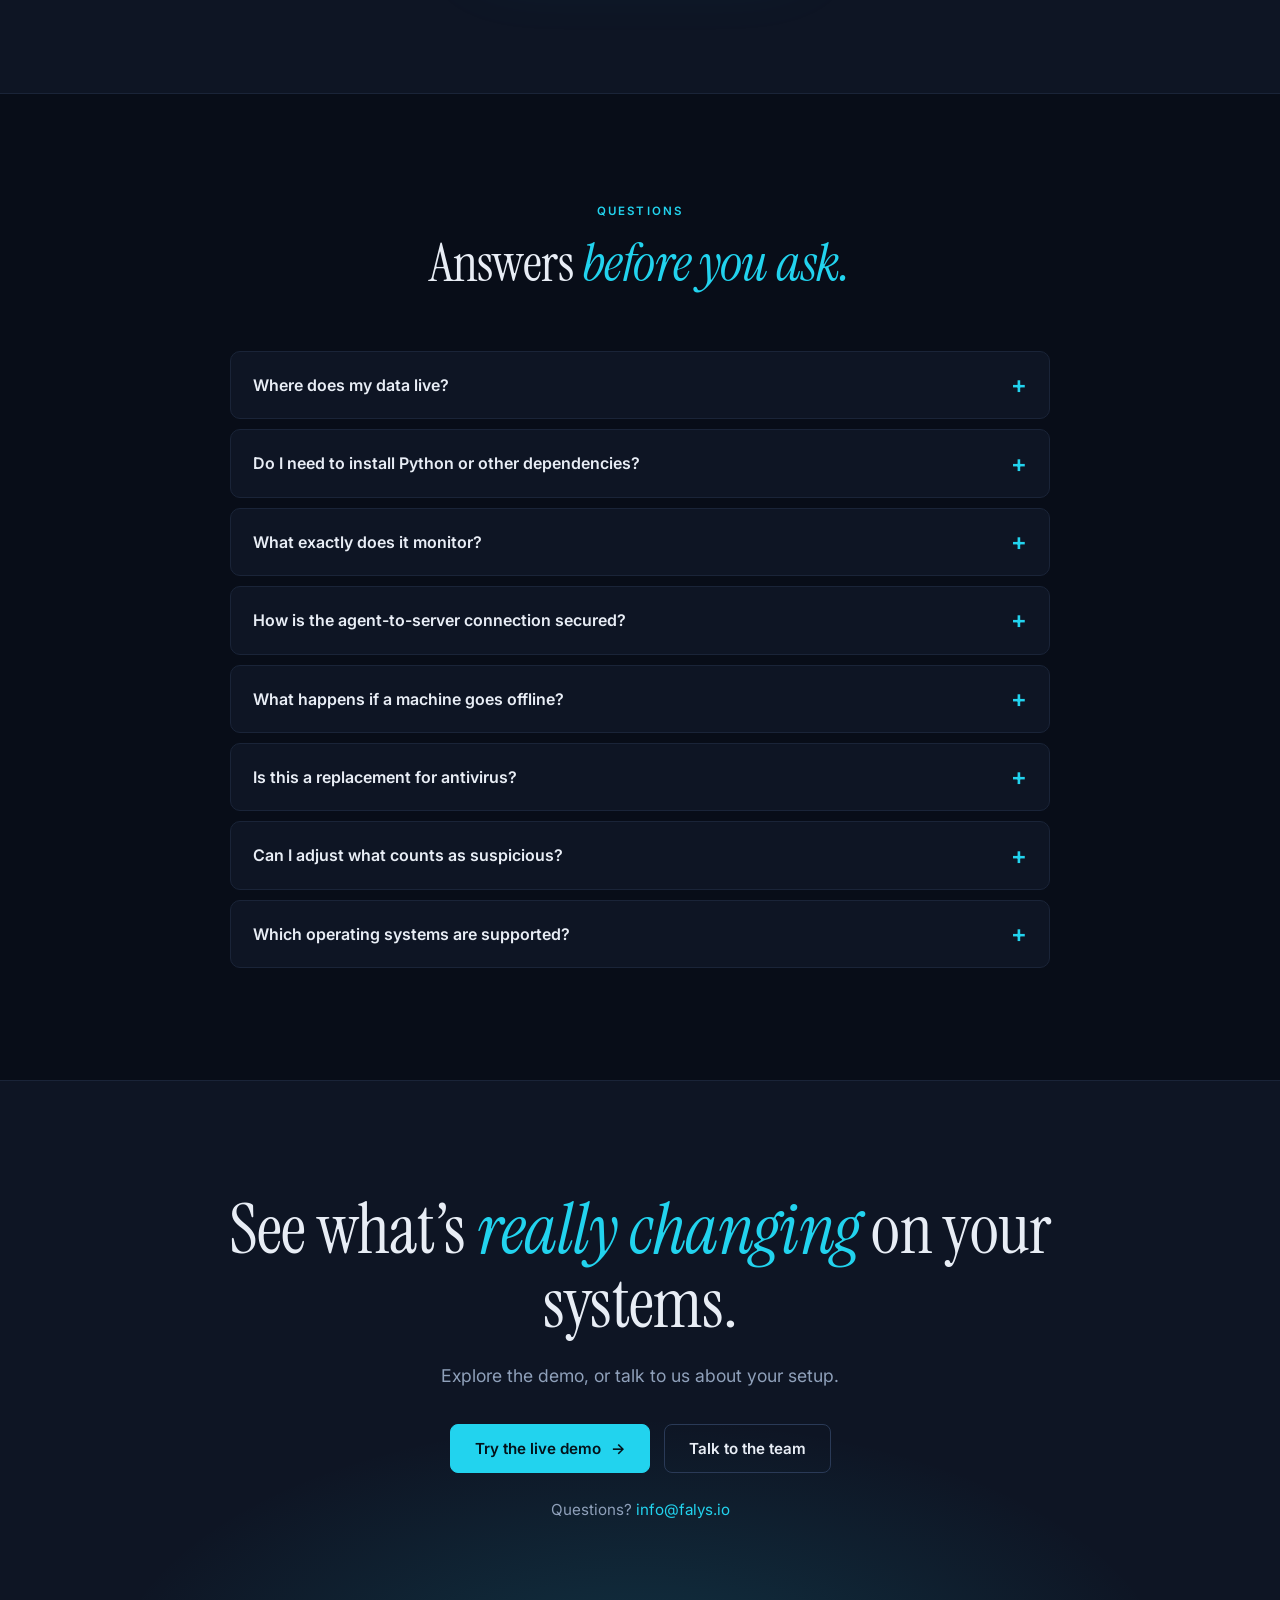
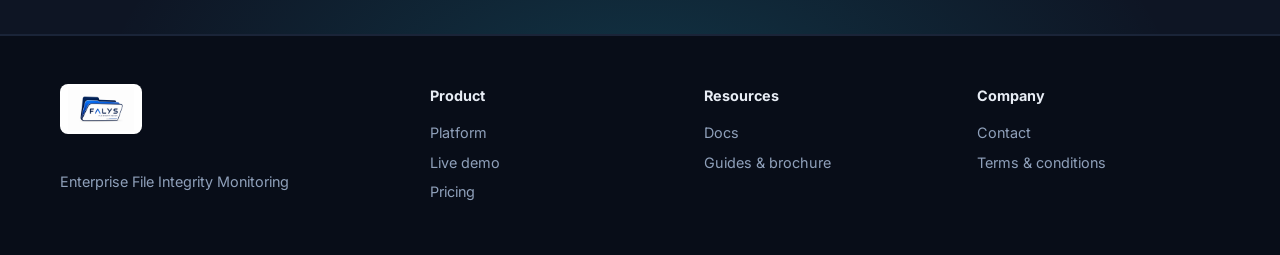
==== commit 38ace304: "Update print statement from 'Hello' to 'Goodbye'" ====
--- a/index.html
+++ b/index.html
@@ -59,7 +59,7 @@
 .hint{display:none;font-size:.78rem;color:var(--m);margin-top:10px}
 .stats{display:grid;grid-template-columns:repeat(4,minmax(0,1fr));border-block:1px solid var(--l)}
 .stats div{padding:34px 22px;border-left:1px solid var(--l)}.stats div:first-child{border-left:0}
-.stats b{display:block;font:400 clamp(2.4rem,5vw,3.6rem)/1 var(--s)}.stats span{color:var(--m);font-size:.9rem}
+.stats b{display:block;font:400 clamp(2.4rem,5vw,3.6rem)/1 var(--s)}.stats>div>span{color:var(--m);font-size:.9rem}
 .cols{display:grid;grid-template-columns:repeat(3,minmax(0,1fr));gap:34px}
 .cols>div{border-top:1px solid #2a3a57;padding-top:22px}
 .cols .n{font:400 3rem/1 var(--s);color:var(--a);display:block;margin-bottom:14px}
@@ -103,7 +103,7 @@
 .stk{display:none}
 .lb{position:fixed;inset:0;z-index:200;background:rgba(4,8,16,.94);display:none;overflow:auto;padding:20px;cursor:zoom-out}.lb.o{display:block}.lb img{width:max(100%,900px);max-width:none;margin:auto;border-radius:8px;border:1px solid var(--l)}
 .js .rv{opacity:0;transform:translateY(30px);transition:opacity .9s cubic-bezier(.2,.7,.2,1),transform .9s cubic-bezier(.2,.7,.2,1)}.js .rv.in{opacity:1;transform:none}
-@media(max-width:960px){.hg,.tr.tr.rev>:first-child{order:0}.cols,.pls{grid-template-columns:minmax(0,1fr);max-width:540px;margin-inline:auto}.cols{max-width:none}.steps,.cp.c4{grid-template-columns:repeat(2,minmax(0,1fr))}.cp{grid-template-columns:repeat(2,minmax(0,1fr))}.ft{grid-template-columns:1fr 1fr}.stats{grid-template-columns:repeat(2,minmax(0,1fr))}.stats div:nth-child(3){border-left:0}.stats div:nth-child(n+3){border-top:1px solid var(--l)}}
+@media(max-width:960px){.hg,.tr{grid-template-columns:minmax(0,1fr)}.tr.rev>:first-child{order:0}.cols,.pls{grid-template-columns:minmax(0,1fr);max-width:540px;margin-inline:auto}.cols{max-width:none}.steps,.cp.c4{grid-template-columns:repeat(2,minmax(0,1fr))}.cp{grid-template-columns:repeat(2,minmax(0,1fr))}.ft{grid-template-columns:1fr 1fr}.stats{grid-template-columns:repeat(2,minmax(0,1fr))}.stats div:nth-child(3){border-left:0}.stats div:nth-child(n+3){border-top:1px solid var(--l)}}
 @media(max-width:860px){.bgr{display:block}.nl{display:none;position:fixed;top:68px;left:0;right:0;flex-direction:column;align-items:stretch;gap:0;padding:8px 20px 22px;background:#080d18;border-bottom:1px solid var(--l)}.open .nl{display:flex}.nl a{padding:15px 2px;border-bottom:1px solid #121b2d;font-size:1.05rem}.nl .btn{margin-top:16px;border:0}}
 @media(max-width:640px){.steps,.cp,.cp.c4{grid-template-columns:minmax(0,1fr)}.row .btn{width:100%}.sc img{width:860px;max-width:none}.hero .sc img{width:760px}.hint{display:block}.tr li,.cols p{font-size:.95rem}body{padding-bottom:70px}.stk{display:flex;gap:10px;position:fixed;left:0;right:0;bottom:0;z-index:60;padding:10px 16px calc(10px + env(safe-area-inset-bottom,0px));background:#080d18;border-top:1px solid var(--l);transform:translateY(110%);transition:transform .35s}.stk.s{transform:none}.stk .btn{flex:1;padding:12px 8px}.ft{grid-template-columns:1fr}}
 @media(prefers-reduced-motion:reduce){*{animation:none!important;transition:none!important}.js .rv{opacity:1;transform:none}}
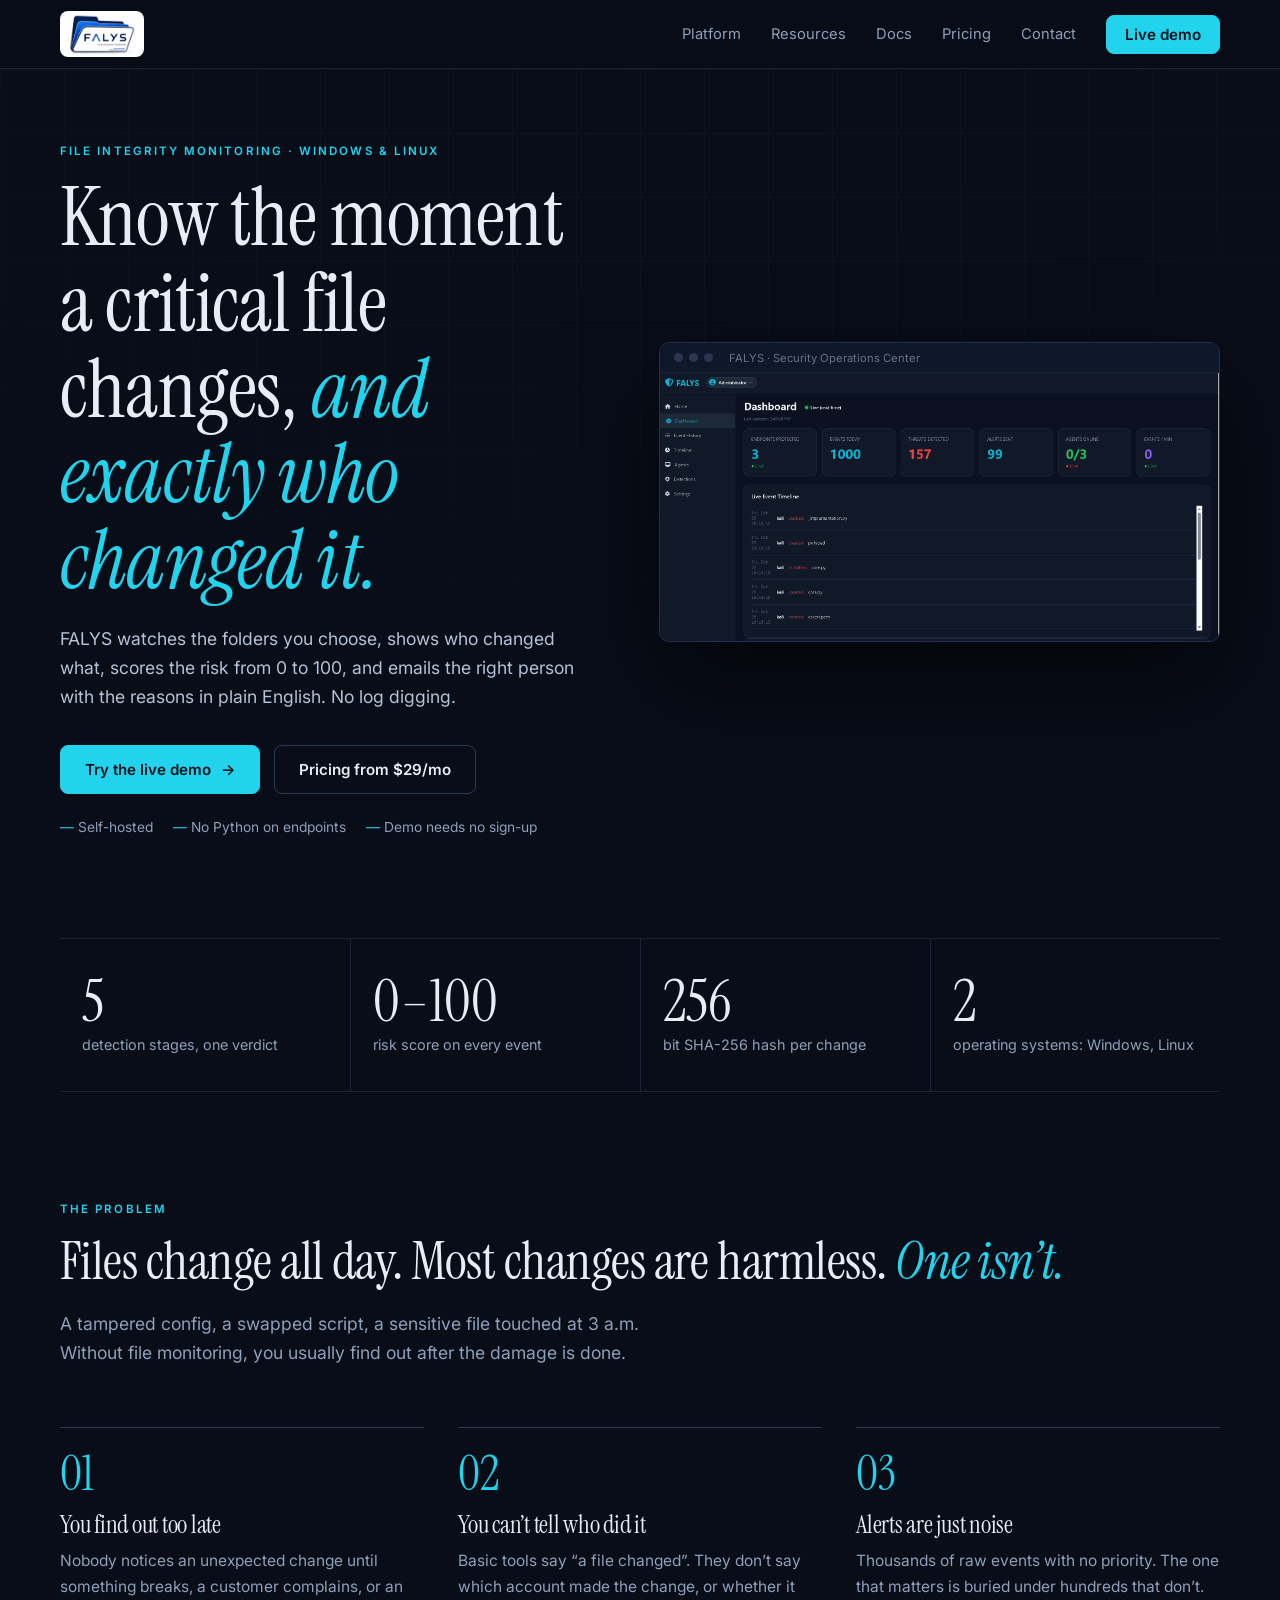
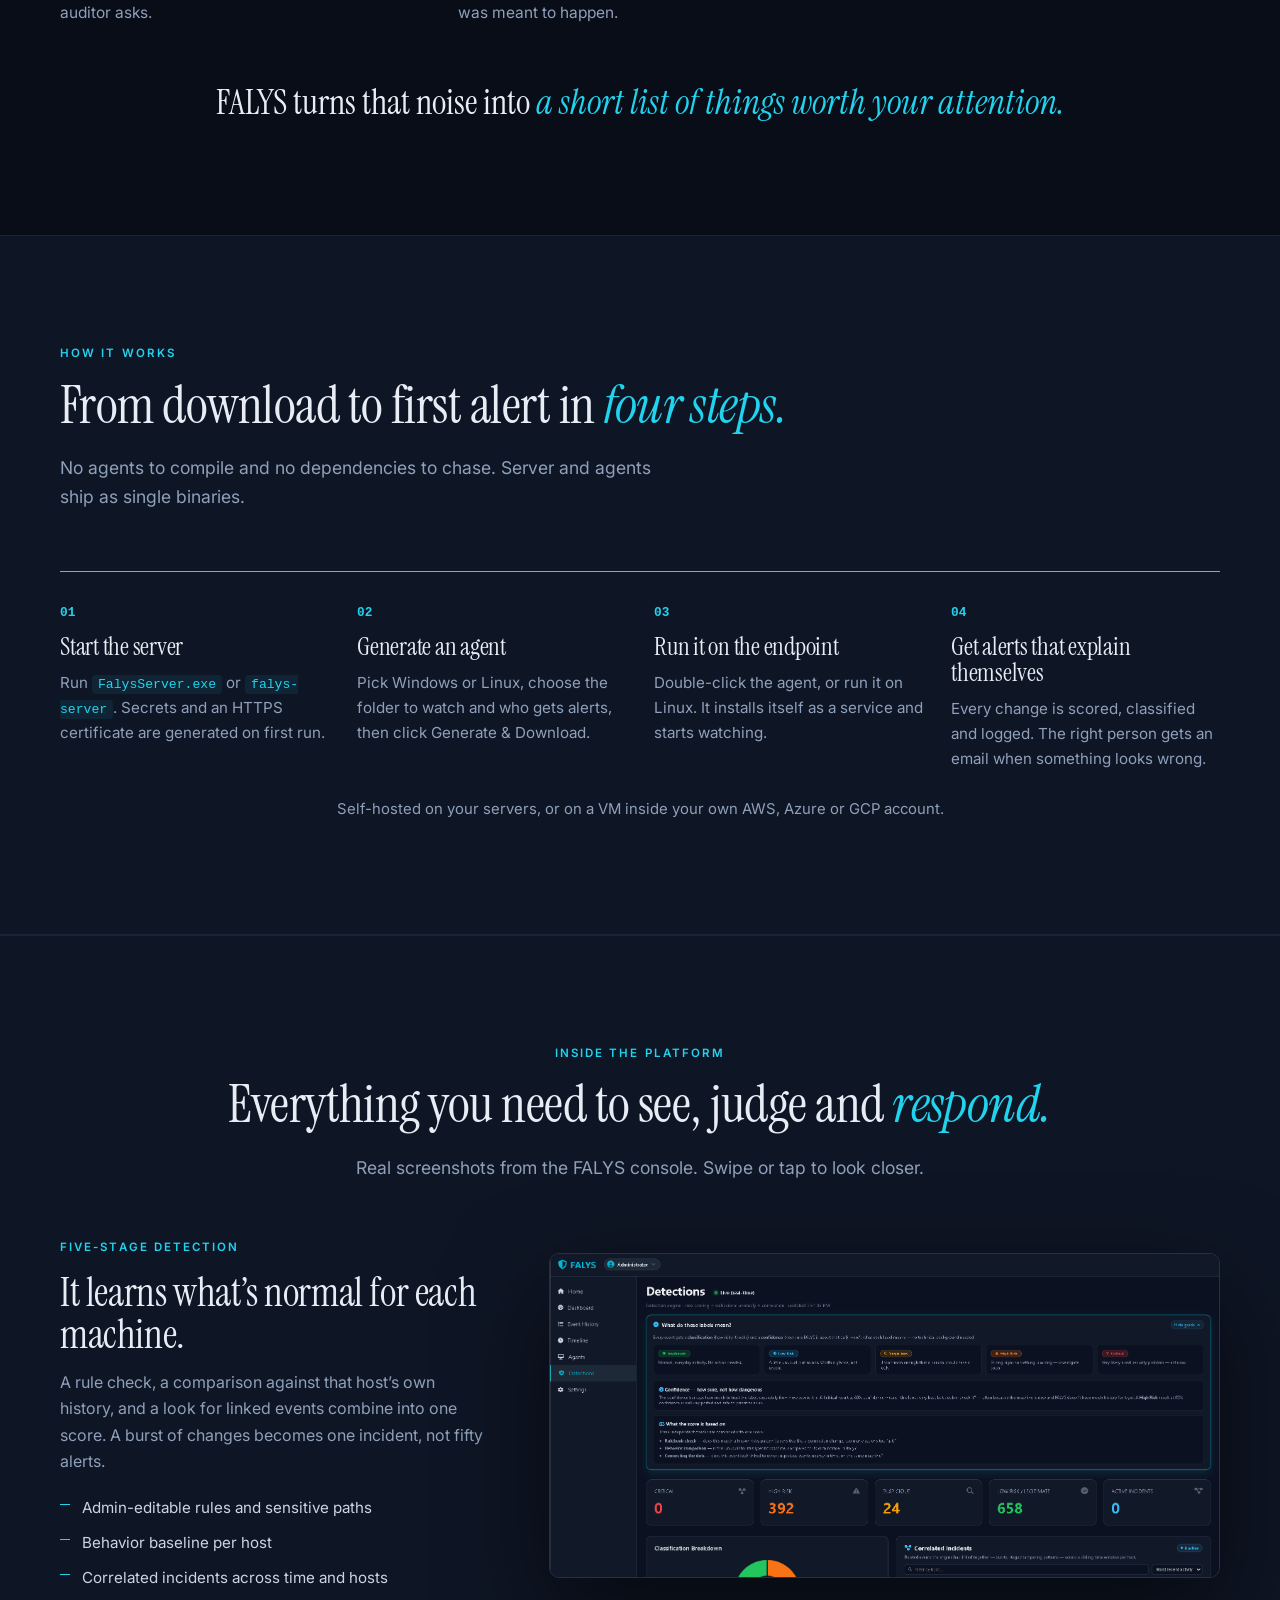
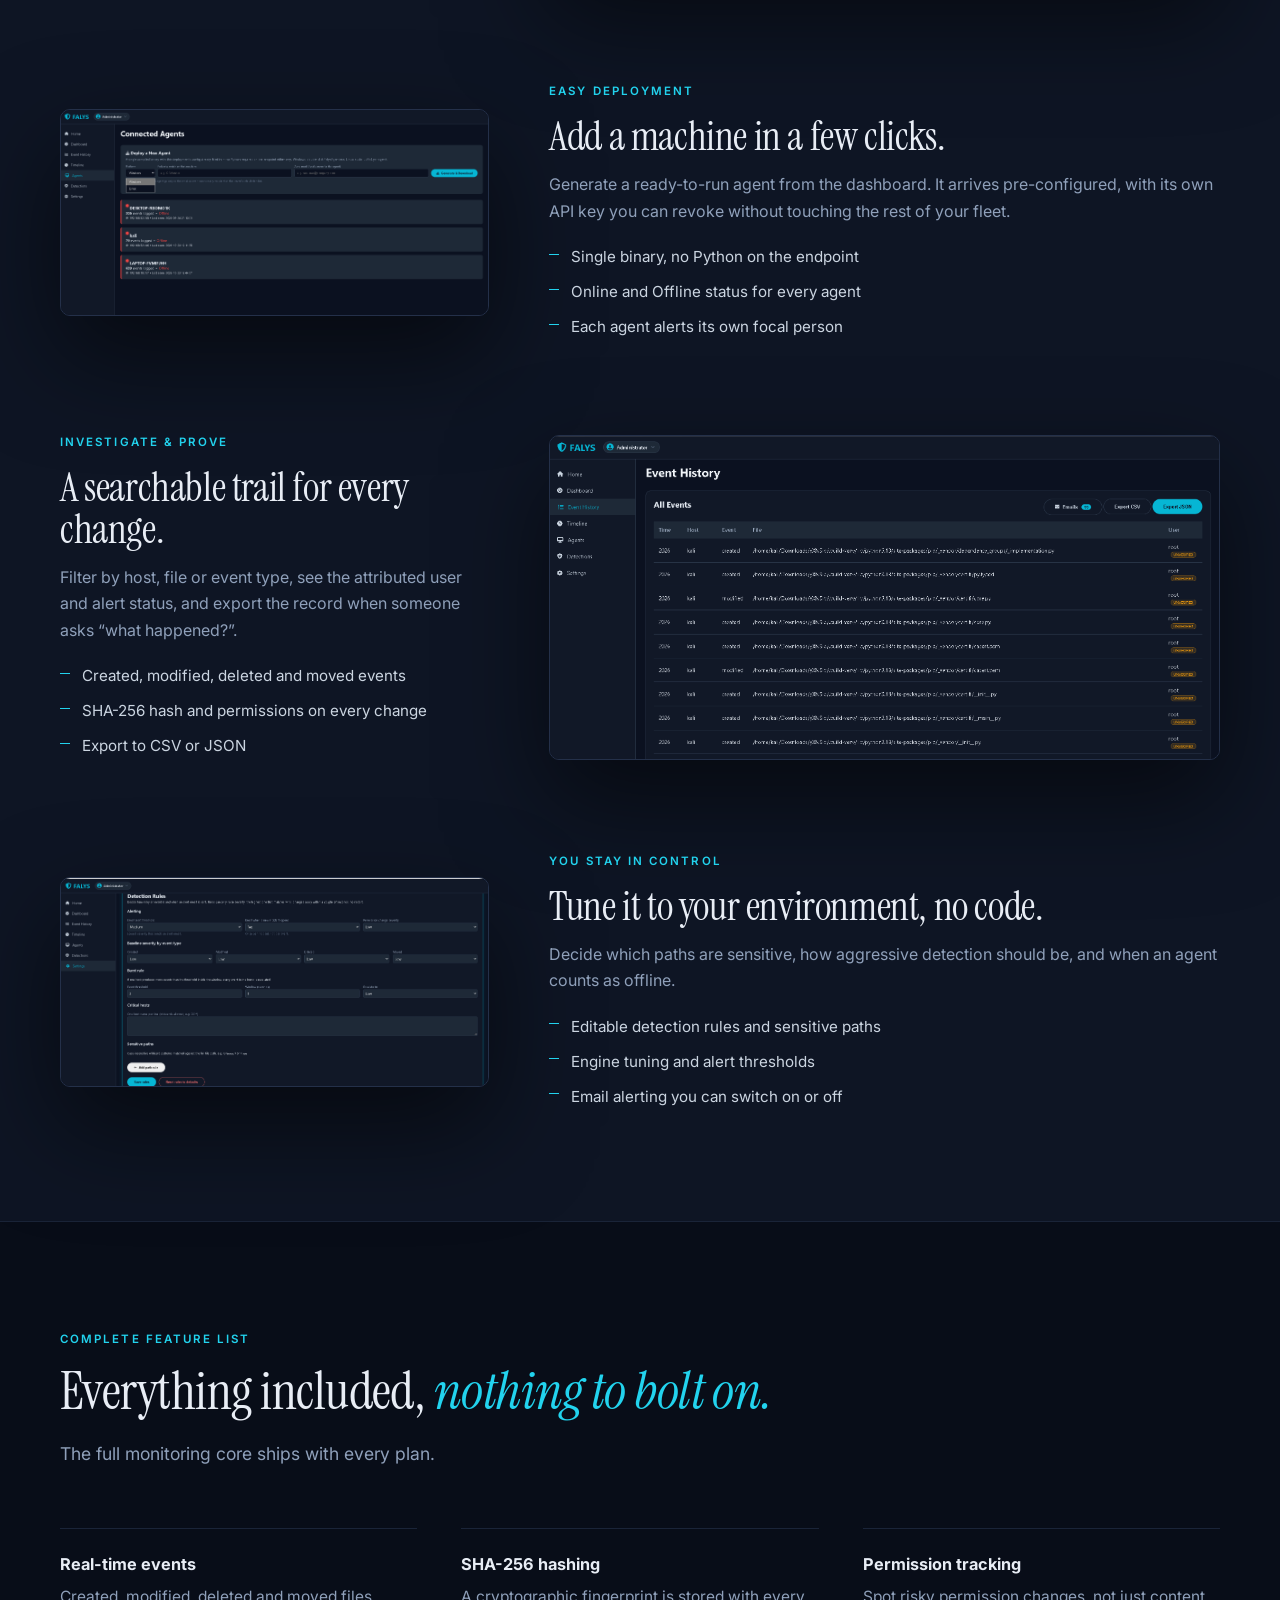
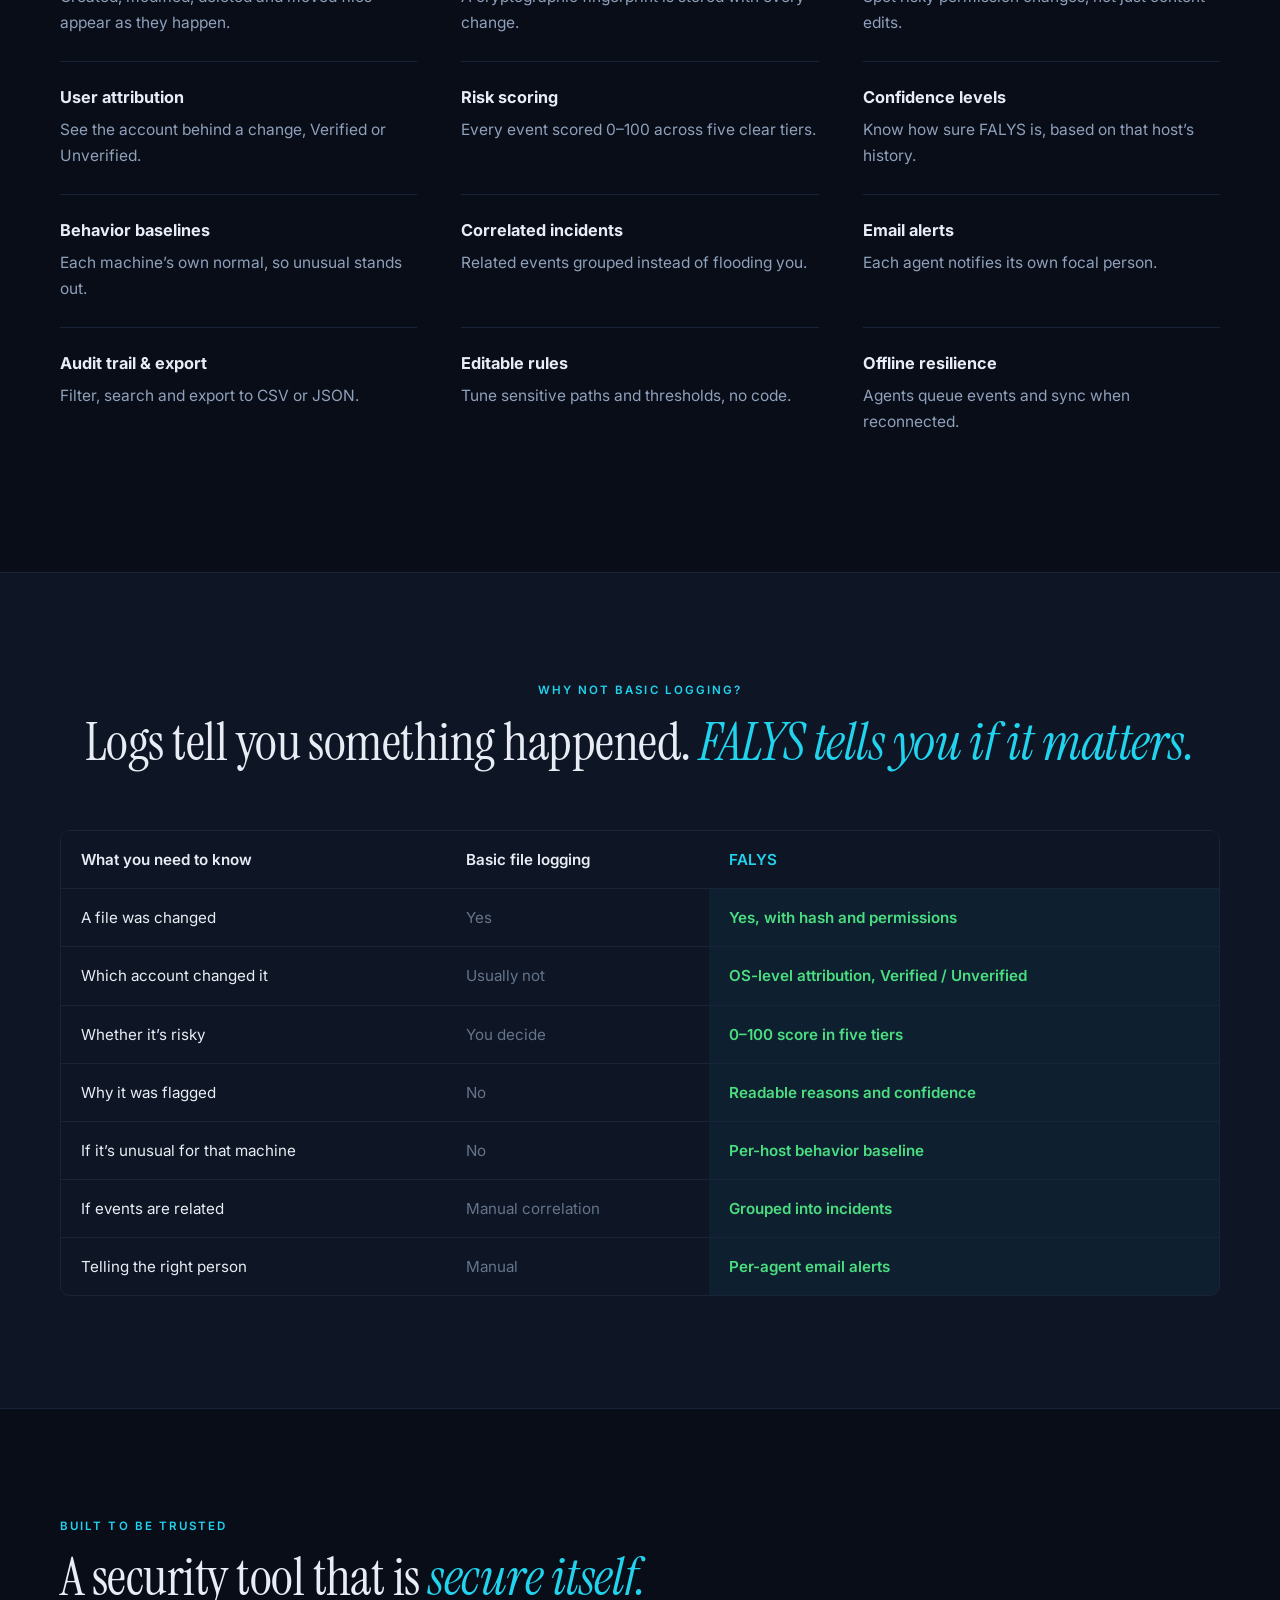
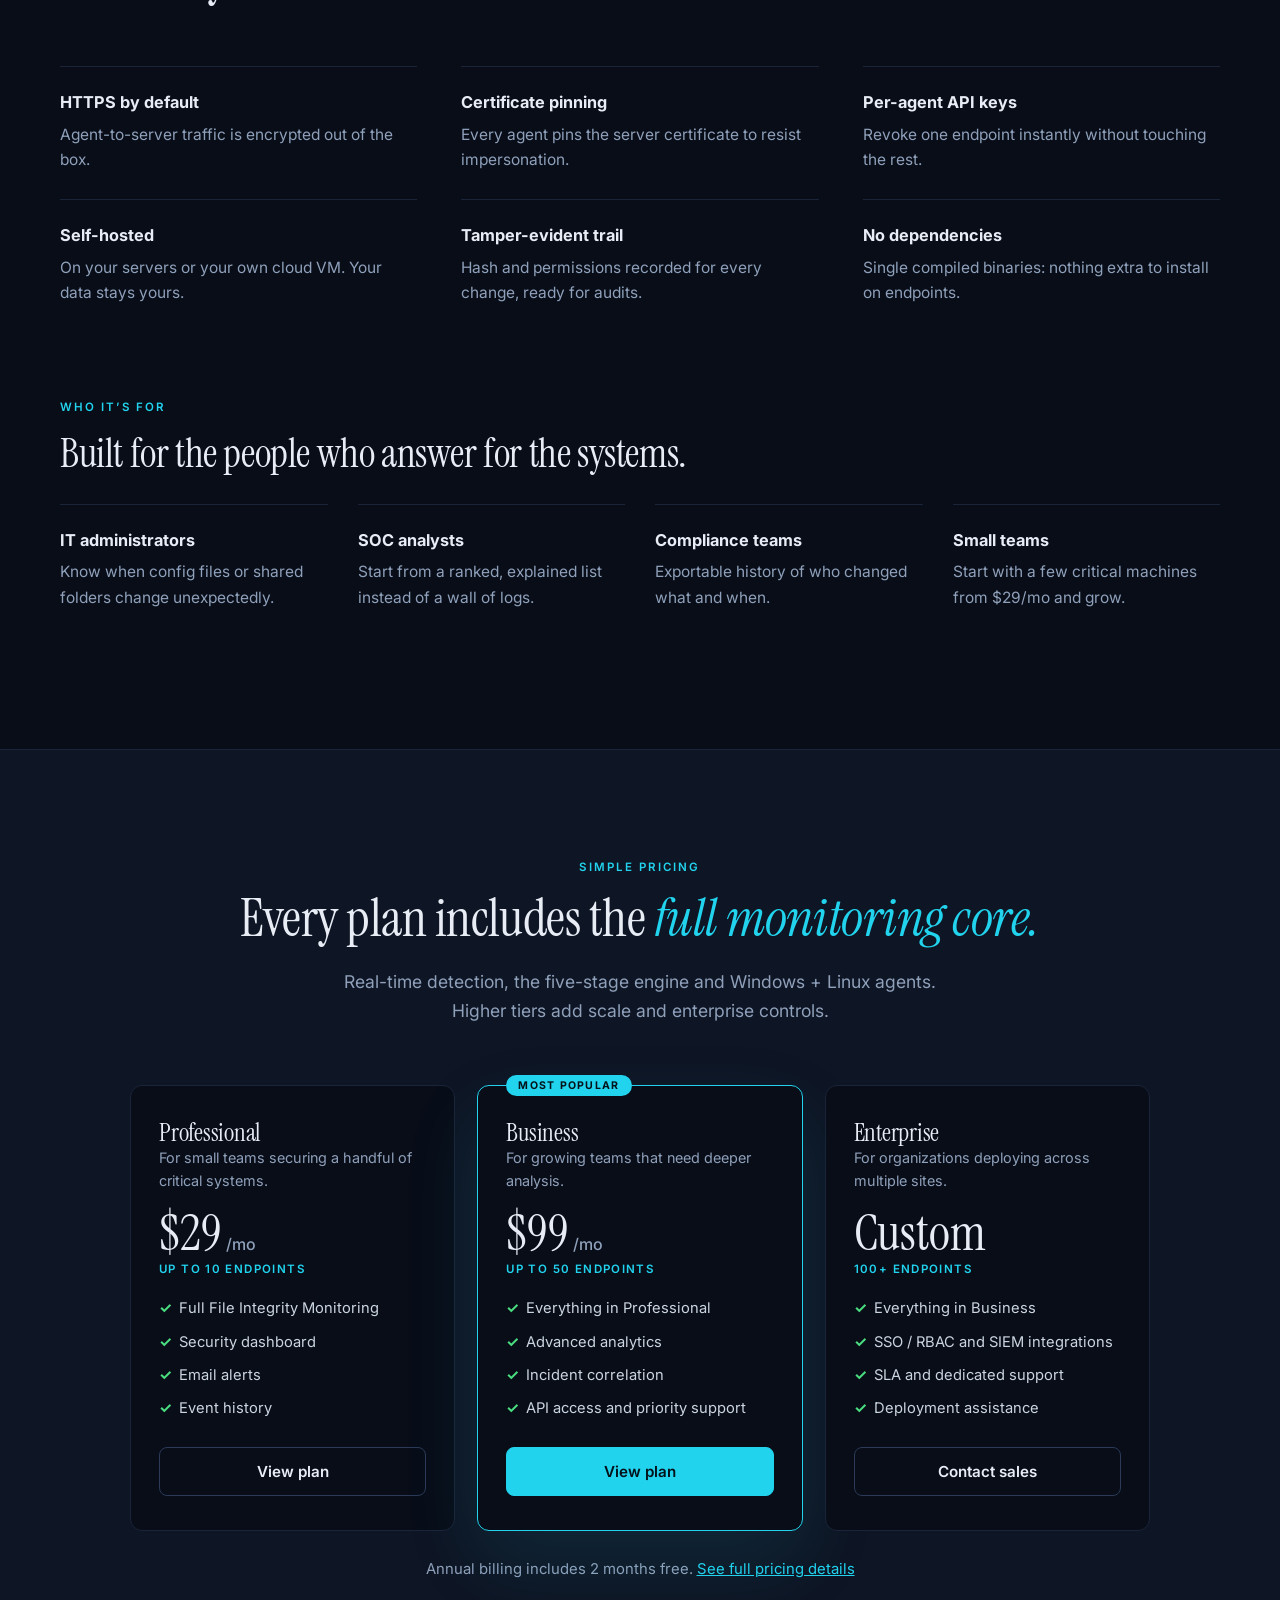
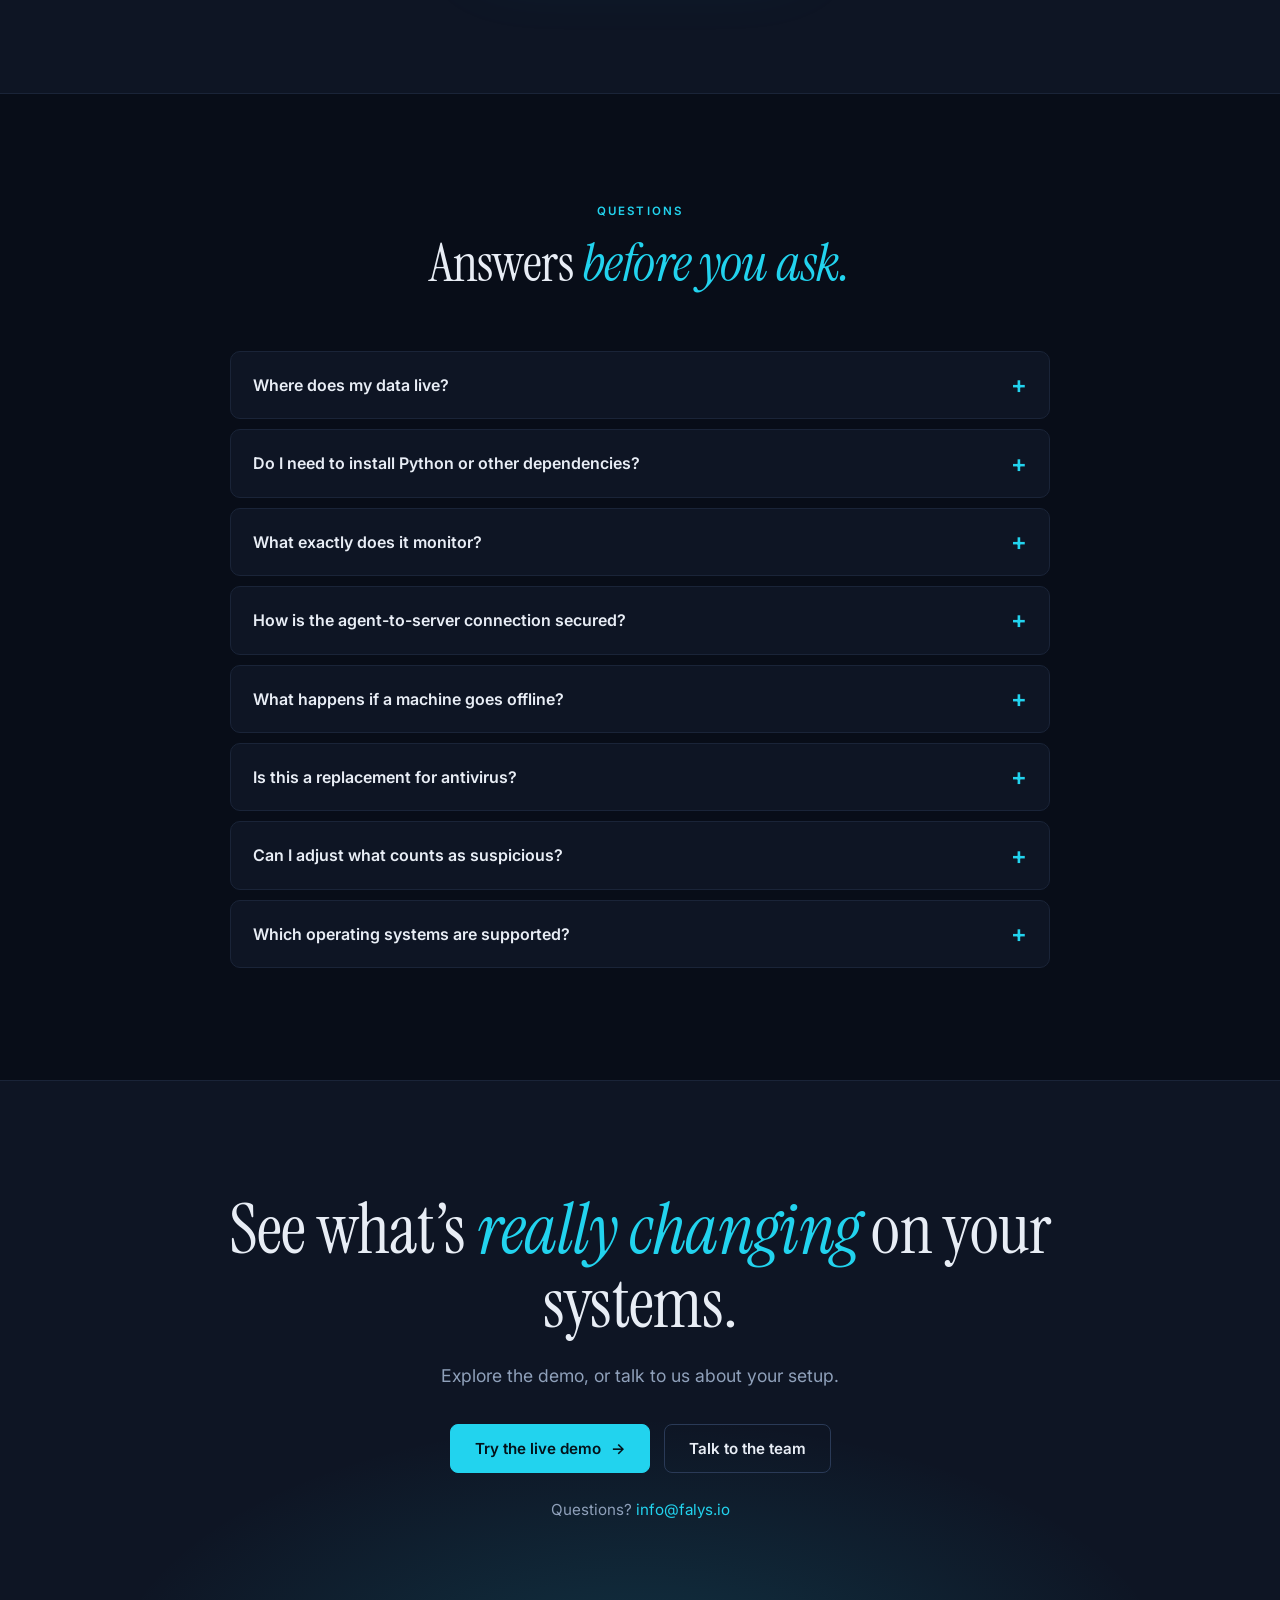
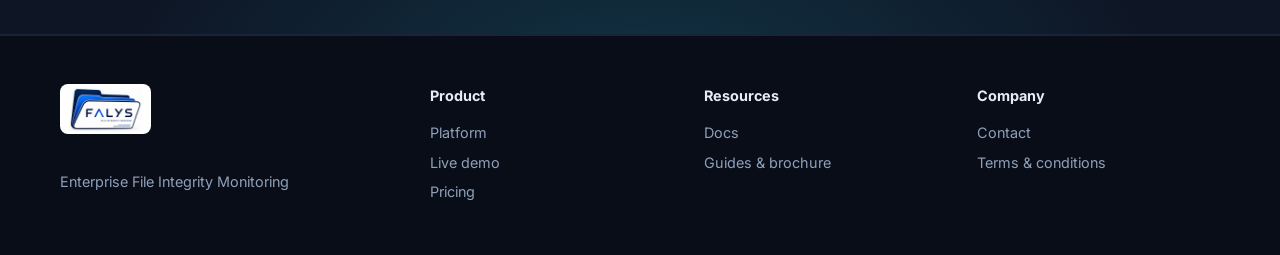
==== commit af5a3bc9: "Update index.html" ====
--- a/index.html
+++ b/index.html
@@ -105,7 +105,7 @@
 .js .rv{opacity:0;transform:translateY(30px);transition:opacity .9s cubic-bezier(.2,.7,.2,1),transform .9s cubic-bezier(.2,.7,.2,1)}.js .rv.in{opacity:1;transform:none}
 @media(max-width:960px){.hg,.tr{grid-template-columns:minmax(0,1fr)}.tr.rev>:first-child{order:0}.cols,.pls{grid-template-columns:minmax(0,1fr);max-width:540px;margin-inline:auto}.cols{max-width:none}.steps,.cp.c4{grid-template-columns:repeat(2,minmax(0,1fr))}.cp{grid-template-columns:repeat(2,minmax(0,1fr))}.ft{grid-template-columns:1fr 1fr}.stats{grid-template-columns:repeat(2,minmax(0,1fr))}.stats div:nth-child(3){border-left:0}.stats div:nth-child(n+3){border-top:1px solid var(--l)}}
 @media(max-width:860px){.bgr{display:block}.nl{display:none;position:fixed;top:68px;left:0;right:0;flex-direction:column;align-items:stretch;gap:0;padding:8px 20px 22px;background:#080d18;border-bottom:1px solid var(--l)}.open .nl{display:flex}.nl a{padding:15px 2px;border-bottom:1px solid #121b2d;font-size:1.05rem}.nl .btn{margin-top:16px;border:0}}
-@media(max-width:640px){.steps,.cp,.cp.c4{grid-template-columns:minmax(0,1fr)}.row .btn{width:100%}.sc img{width:860px;max-width:none}.hero .sc img{width:760px}.hint{display:block}.tr li,.cols p{font-size:.95rem}body{padding-bottom:70px}.stk{display:flex;gap:10px;position:fixed;left:0;right:0;bottom:0;z-index:60;padding:10px 16px calc(10px + env(safe-area-inset-bottom,0px));background:#080d18;border-top:1px solid var(--l);transform:translateY(110%);transition:transform .35s}.stk.s{transform:none}.stk .btn{flex:1;padding:12px 8px}.ft{grid-template-columns:1fr}}
+@media(max-width:640px){.steps,.cp,.cp.c4{grid-template-columns:minmax(0,1fr)}.row .btn{width:100%}.sc img,.hero .sc img{width:100%;max-width:100%;height:auto;object-fit:contain}.sc{overflow-x:hidden}.sh{width:100%;max-width:100%}.hint{display:block}.tr li,.cols p{font-size:.95rem}body{padding-bottom:70px}.stk{display:flex;gap:10px;position:fixed;left:0;right:0;bottom:0;z-index:60;padding:10px 16px calc(10px + env(safe-area-inset-bottom,0px));background:#080d18;border-top:1px solid var(--l);transform:translateY(110%);transition:transform .35s}.stk.s{transform:none}.stk .btn{flex:1;padding:12px 8px}.ft{grid-template-columns:1fr}}
 @media(prefers-reduced-motion:reduce){*{animation:none!important;transition:none!important}.js .rv{opacity:1;transform:none}}
 </style>
 </head>
@@ -125,7 +125,7 @@
 <div class="row up" style="--d:.4s"><a class="btn p" href="live-demo.html" data-c="hero_demo">Try the live demo <i>→</i></a><a class="btn" href="pricing.html" data-c="hero_pricing">Pricing from $29/mo</a></div>
 <div class="mi up" style="--d:.5s"><span>Self-hosted</span><span>No Python on endpoints</span><span>Demo needs no sign-up</span></div>
 </div>
-<div class="up" style="--d:.35s"><div class="sh"><div class="tb"><i></i><i></i><i></i><span>FALYS · Security Operations Center</span></div><div class="sc"><img src="docs/images/02-dashboard-overview.png" width="1886" height="902" alt="FALYS dashboard with endpoints protected, events today, threats detected and a live event timeline"></div></div><p class="hint">Swipe to explore · tap to enlarge</p></div>
+<div class="up" style="--d:.35s"><div class="sh"><div class="tb"><i></i><i></i><i></i><span>FALYS · Security Operations Center</span></div><div class="sc"><img src="docs/images/02-dashboard-overview.png" width="1886" height="902" alt="FALYS dashboard with endpoints protected, events today, threats detected and a live event timeline"></div></div><p class="hint">Tap image to enlarge</p></div>
 </div></section>
 
 <div class="w stats rv">
@@ -159,13 +159,13 @@
 <section class="alt"><div class="w">
 <div class="hd c rv"><span class="k">Inside the platform</span><h2>Everything you need to see, judge and <em>respond.</em></h2><p class="lead">Real screenshots from the FALYS console. Swipe or tap to look closer.</p></div>
 <div class="tr rv"><div><span class="k">Five-stage detection</span><h3>It learns what’s normal for each machine.</h3><p>A rule check, a comparison against that host’s own history, and a look for linked events combine into one score. A burst of changes becomes one incident, not fifty alerts.</p><ul><li>Admin-editable rules and sensitive paths</li><li>Behavior baseline per host</li><li>Correlated incidents across time and hosts</li></ul></div>
-<div><div class="sh"><div class="sc"><img loading="lazy" src="docs/images/09-detections.png" width="1885" height="911" alt="FALYS Detections page with risk tiers and correlated incidents"></div></div><p class="hint">Swipe to explore · tap to enlarge</p></div></div>
+<div><div class="sh"><div class="sc"><img loading="lazy" src="docs/images/09-detections.png" width="1885" height="911" alt="FALYS Detections page with risk tiers and correlated incidents"></div></div><p class="hint">Tap image to enlarge</p></div></div>
 <div class="tr rev rv"><div><span class="k">Easy deployment</span><h3>Add a machine in a few clicks.</h3><p>Generate a ready-to-run agent from the dashboard. It arrives pre-configured, with its own API key you can revoke without touching the rest of your fleet.</p><ul><li>Single binary, no Python on the endpoint</li><li>Online and Offline status for every agent</li><li>Each agent alerts its own focal person</li></ul></div>
-<div><div class="sh"><div class="sc"><img loading="lazy" src="docs/images/08-agents.png" width="1898" height="908" alt="FALYS Agents page for deploying and monitoring agents"></div></div><p class="hint">Swipe to explore · tap to enlarge</p></div></div>
+<div><div class="sh"><div class="sc"><img loading="lazy" src="docs/images/08-agents.png" width="1898" height="908" alt="FALYS Agents page for deploying and monitoring agents"></div></div><p class="hint">Tap image to enlarge</p></div></div>
 <div class="tr rv"><div><span class="k">Investigate &amp; prove</span><h3>A searchable trail for every change.</h3><p>Filter by host, file or event type, see the attributed user and alert status, and export the record when someone asks “what happened?”.</p><ul><li>Created, modified, deleted and moved events</li><li>SHA-256 hash and permissions on every change</li><li>Export to CSV or JSON</li></ul></div>
-<div><div class="sh"><div class="sc"><img loading="lazy" src="docs/images/06-event-history-table.png" width="1883" height="907" alt="FALYS Event History table with filters and export"></div></div><p class="hint">Swipe to explore · tap to enlarge</p></div></div>
+<div><div class="sh"><div class="sc"><img loading="lazy" src="docs/images/06-event-history-table.png" width="1883" height="907" alt="FALYS Event History table with filters and export"></div></div><p class="hint">Tap image to enlarge</p></div></div>
 <div class="tr rev rv"><div><span class="k">You stay in control</span><h3>Tune it to your environment, no code.</h3><p>Decide which paths are sensitive, how aggressive detection should be, and when an agent counts as offline.</p><ul><li>Editable detection rules and sensitive paths</li><li>Engine tuning and alert thresholds</li><li>Email alerting you can switch on or off</li></ul></div>
-<div><div class="sh"><div class="sc"><img loading="lazy" src="docs/images/12-settings-detection-rules.png" width="1882" height="916" alt="FALYS settings with editable detection rules"></div></div><p class="hint">Swipe to explore · tap to enlarge</p></div></div>
+<div><div class="sh"><div class="sc"><img loading="lazy" src="docs/images/12-settings-detection-rules.png" width="1882" height="916" alt="FALYS settings with editable detection rules"></div></div><p class="hint">Tap image to enlarge</p></div></div>
 </div></section>
 
 <section><div class="w">
